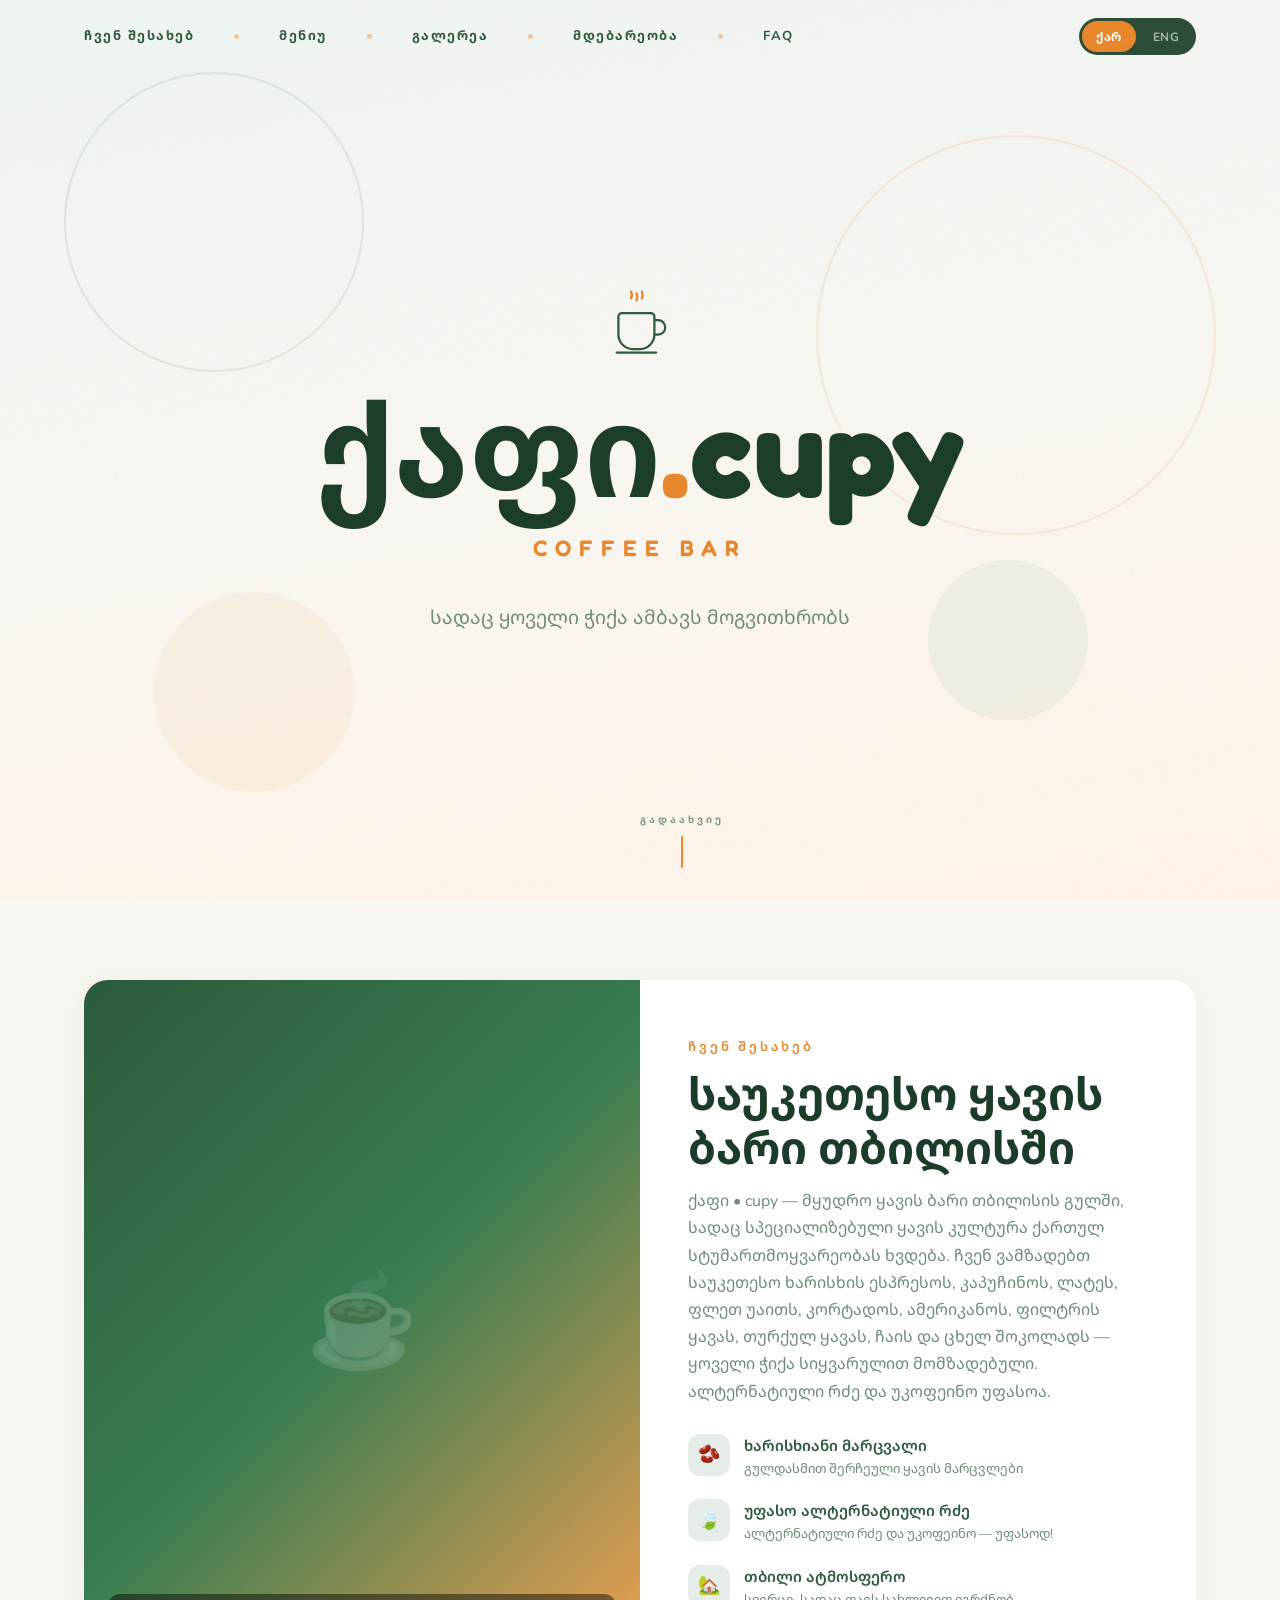
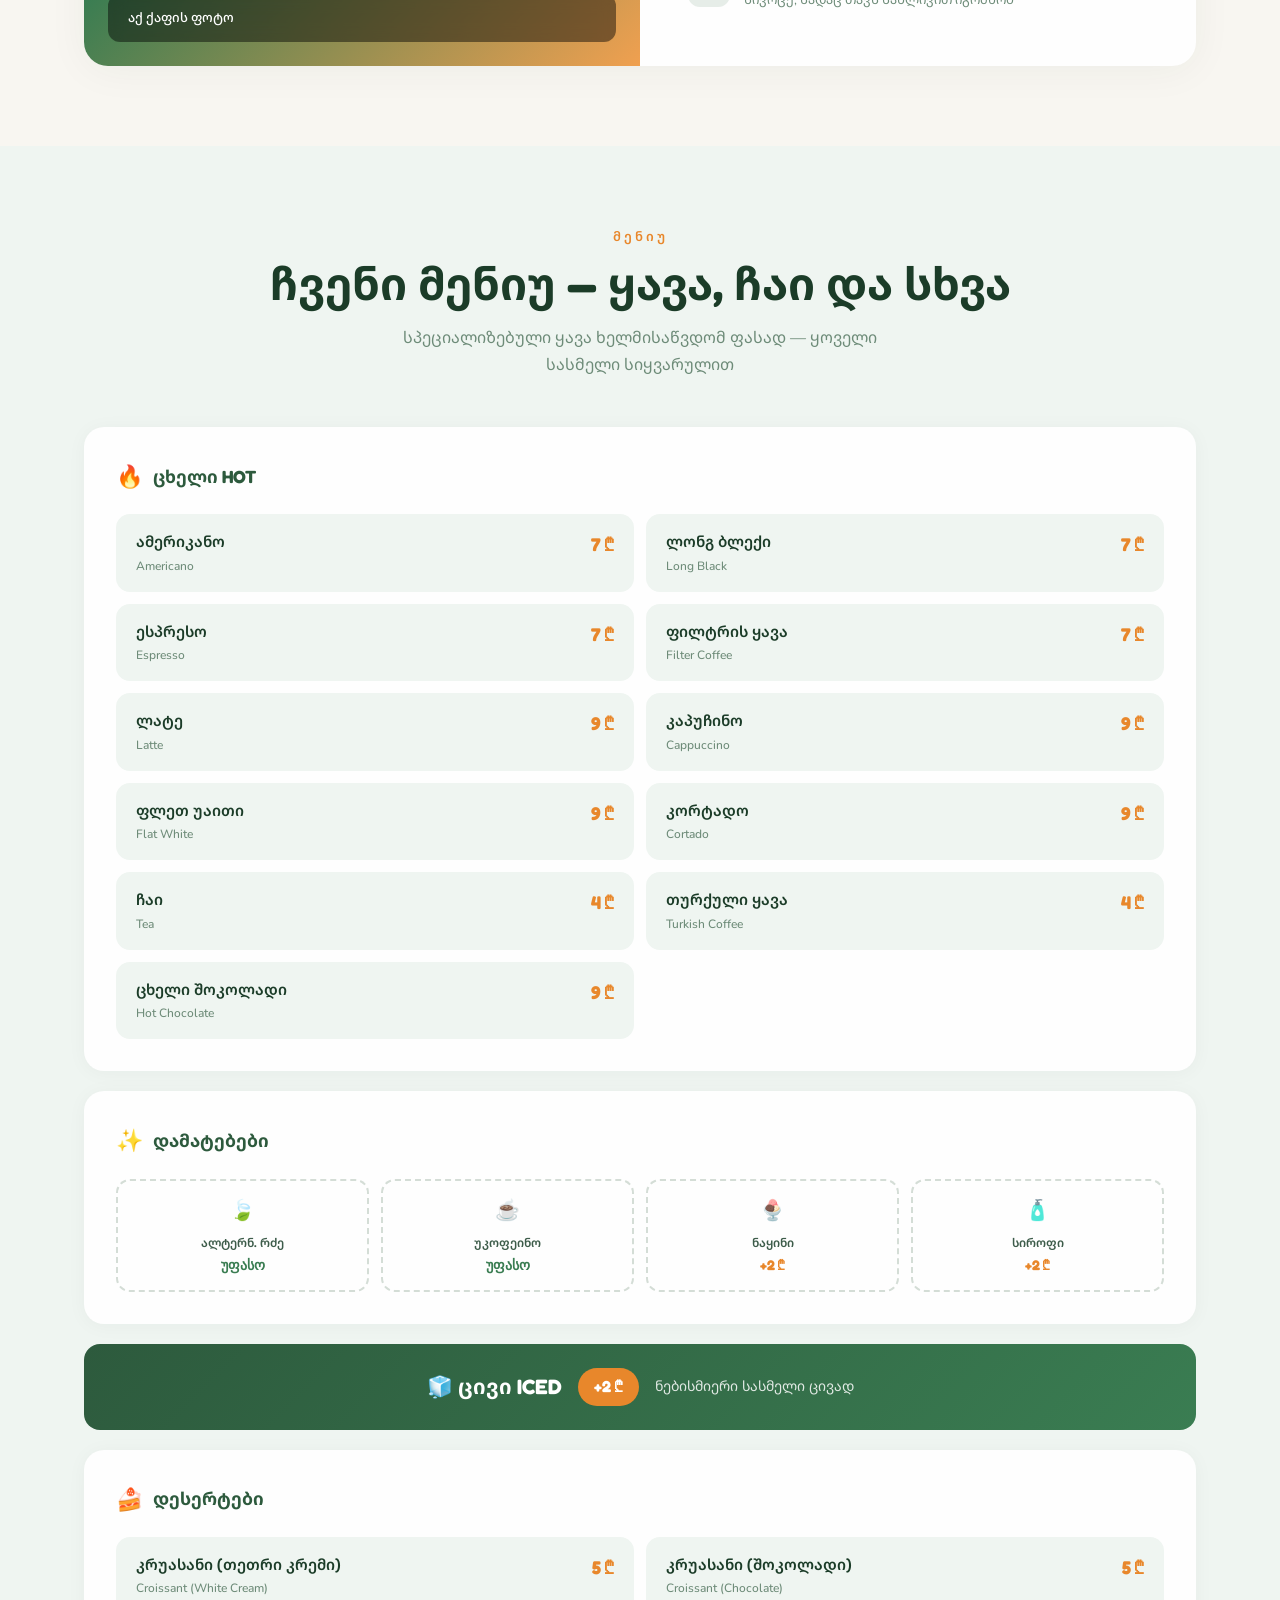
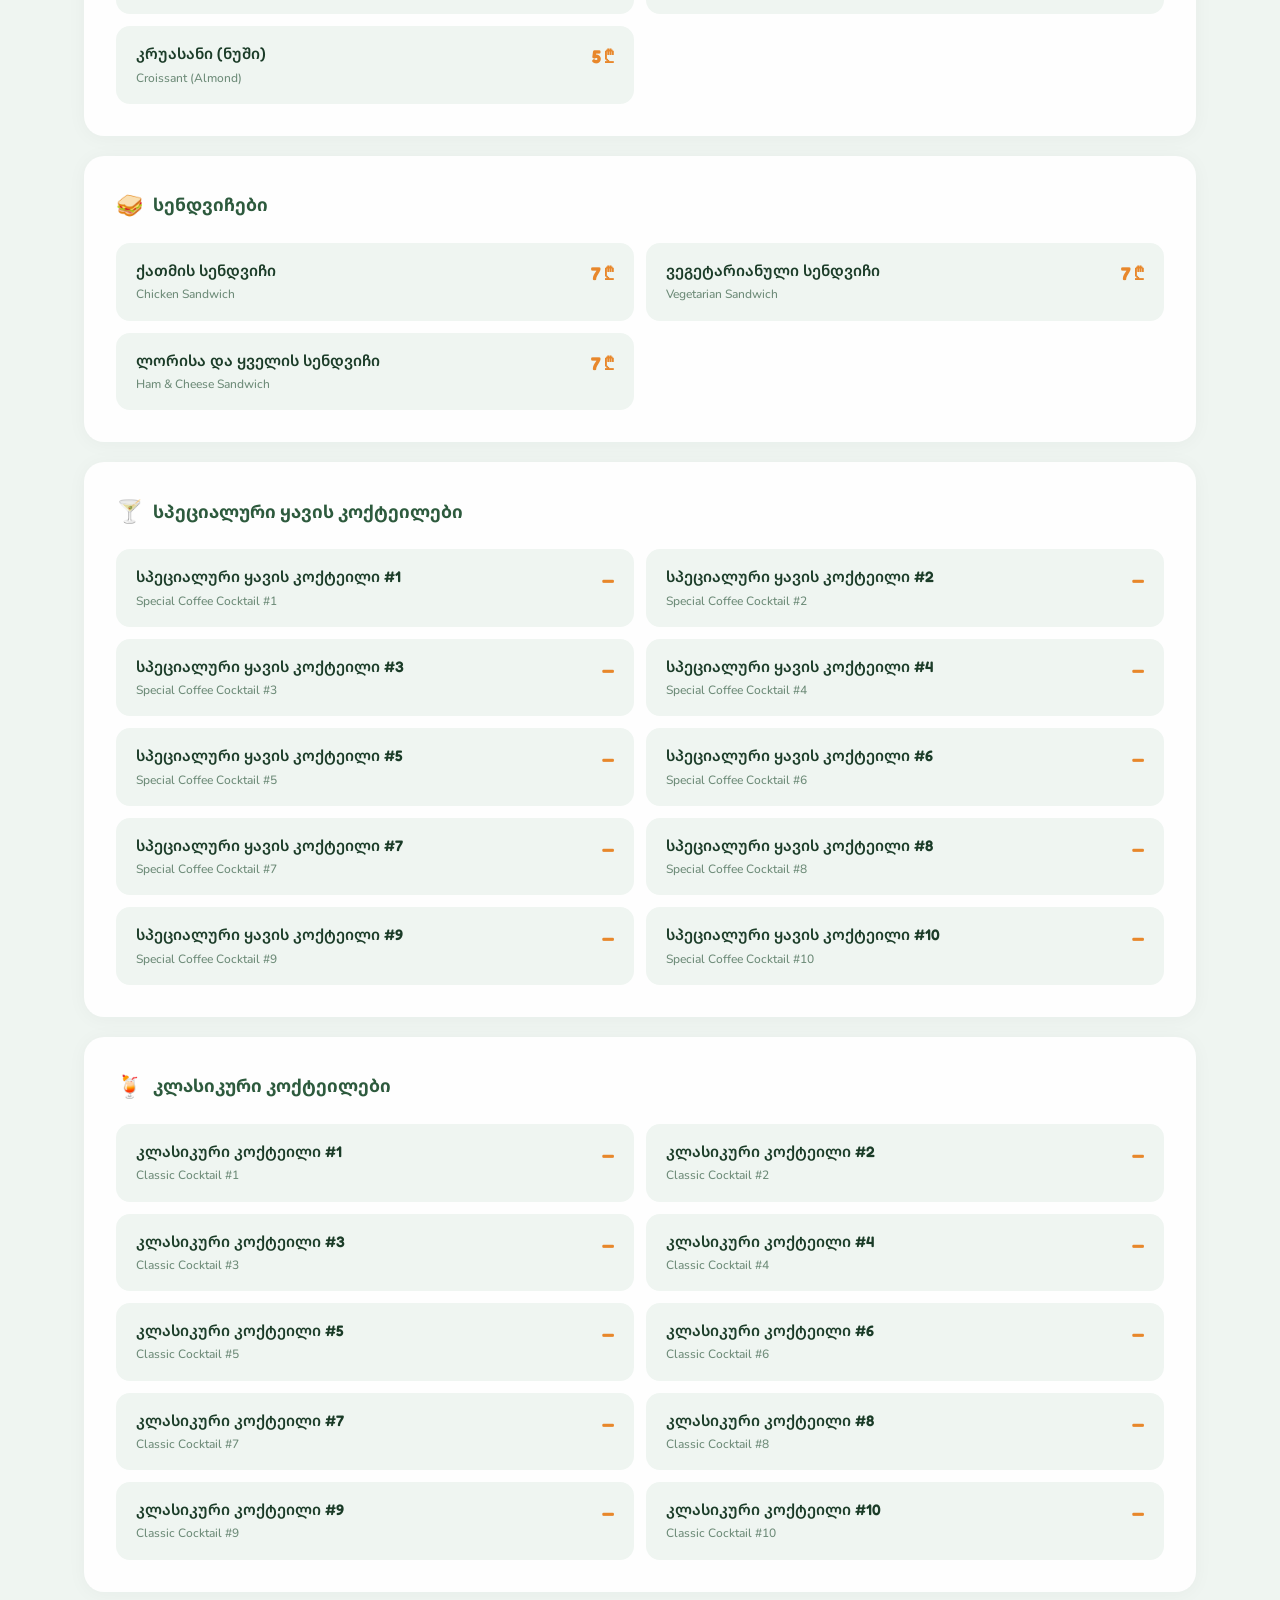
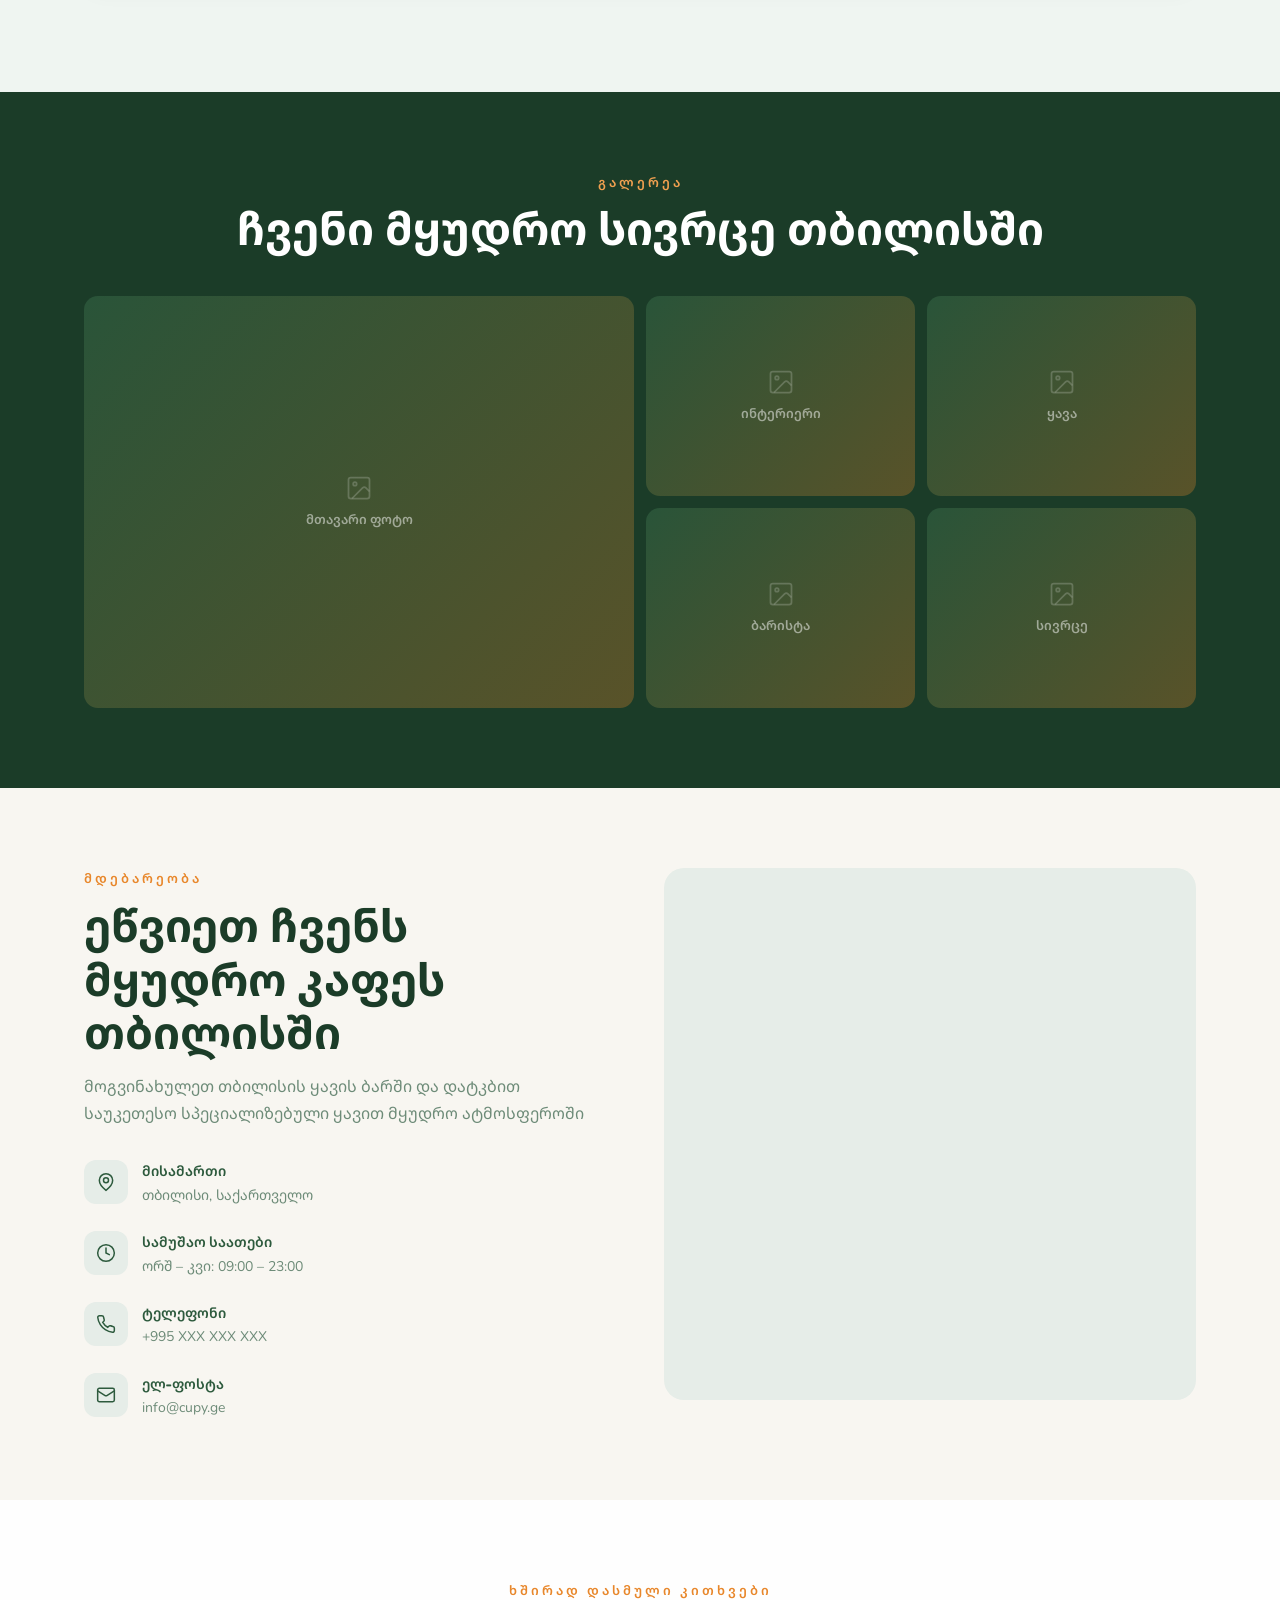
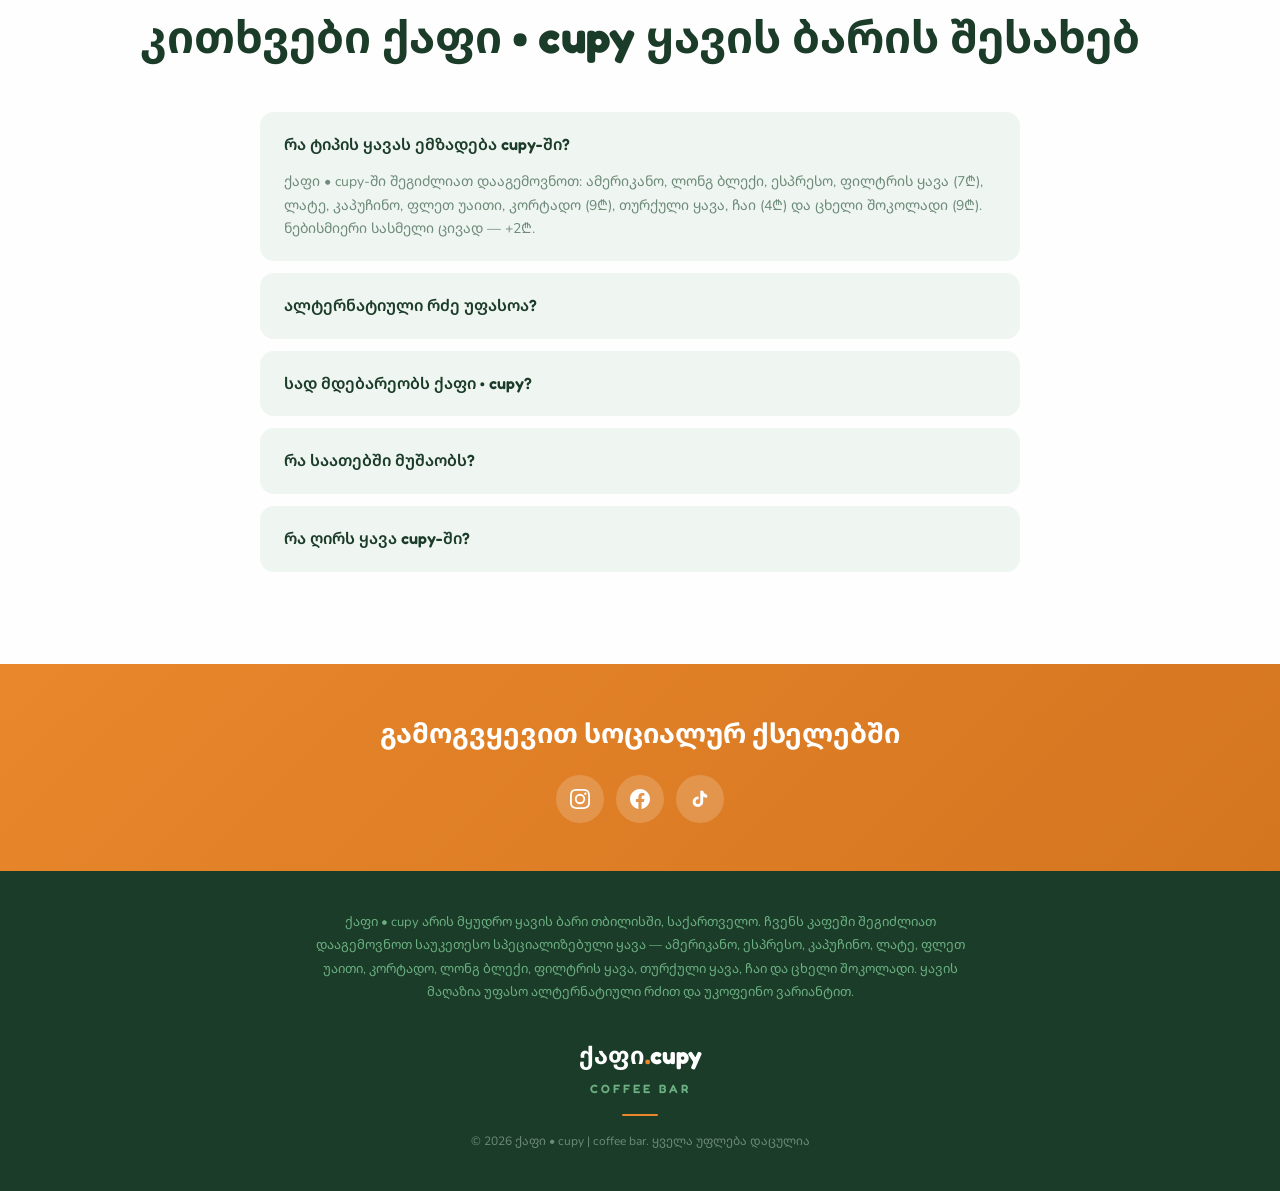
==== index.html @ 04941572 "Initial website setup for Cupy coffee bar. Includes organized static structure, bilingual menu conte" ====
<!DOCTYPE html>
<html lang="ka">
<head>
  <meta charset="UTF-8">
  <meta name="viewport" content="width=device-width, initial-scale=1.0">
  <meta http-equiv="X-UA-Compatible" content="IE=edge">

  <!-- SEO -->
  <title>ქაფი • cupy | Coffee Bar თბილისი — საუკეთესო ყავა თბილისში | Best Coffee Shop Tbilisi</title>
  <meta name="description" content="ქაფი • cupy — ყავის ბარი თბილისი. საუკეთესო კაპუჩინო, ლატე, ესპრესო, ამერიკანო, ფლეთ უაითი, კორტადო, ფილტრის ყავა, თურქული ყავა, ჩაი, ცხელი შოკოლადი. უფასო ალტერნატიული რძე. Best specialty coffee bar in Tbilisi, Georgia. Cozy cafe with free alternative milk.">
  <meta name="keywords" content="cupy, ქაფი, coffee bar, coffee bar Tbilisi, ყავის ბარი თბილისი, ყავა თბილისში, best coffee Tbilisi, საუკეთესო ყავა თბილისში, coffee shop Tbilisi, კაფე თბილისი, specialty coffee Tbilisi, სპეციალიზებული ყავა, cozy cafe Tbilisi, მყუდრო კაფე თბილისი, cappuccino Tbilisi, კაპუჩინო, latte, ლატე, espresso, ესპრესო, americano, ამერიკანო, flat white, ფლეთ უაითი, cortado, კორტადო, filter coffee, ფილტრის ყავა, Turkish coffee, თურქული ყავა, hot chocolate, ცხელი შოკოლადი, alternative milk, ალტერნატიული რძე, coffee Georgia, ყავის მაღაზია თბილისი, ყავის სახლი, espresso bar Tbilisi, cheap coffee Tbilisi, digital nomad cafe Tbilisi">
  <meta name="author" content="ქაფი • cupy | coffee bar">
  <meta name="robots" content="index, follow, max-image-preview:large, max-snippet:-1, max-video-preview:-1">
  <link rel="canonical" href="https://cupy.ge/">

  <!-- Open Graph -->
  <meta property="og:type" content="restaurant">
  <meta property="og:title" content="ქაფი • cupy | Coffee Bar თბილისი — Best Coffee Shop in Tbilisi">
  <meta property="og:description" content="საუკეთესო ყავის ბარი თბილისში. კაპუჩინო, ლატე, ესპრესო, ფლეთ უაითი, კორტადო, თურქული ყავა. Best specialty coffee bar in Tbilisi with free alternative milk. Cozy cafe in the heart of Georgia.">
  <meta property="og:url" content="https://cupy.ge/">
  <meta property="og:site_name" content="ქაფი • cupy | coffee bar">
  <meta property="og:locale" content="ka_GE">
  <meta property="og:locale:alternate" content="en_US">
  <meta property="og:image" content="https://cupy.ge/images/og-cover.jpg">
  <meta property="og:image:width" content="1200">
  <meta property="og:image:height" content="630">
  <meta property="og:image:alt" content="ქაფი • cupy coffee bar — Tbilisi, Georgia">

  <!-- Twitter -->
  <meta name="twitter:card" content="summary_large_image">
  <meta name="twitter:title" content="ქაფი • cupy | Coffee Bar — Best Coffee in Tbilisi, Georgia">
  <meta name="twitter:description" content="Specialty coffee bar in Tbilisi, Georgia. Cappuccino, latte, espresso, flat white, cortado, Turkish coffee & free alternative milk.">
  <meta name="twitter:image" content="https://cupy.ge/images/og-cover.jpg">

  <!-- Geo -->
  <meta name="geo.region" content="GE-TB">
  <meta name="geo.placename" content="Tbilisi">
  <meta name="geo.position" content="41.715437;44.7928223">
  <meta name="ICBM" content="41.715437, 44.7928223">

  <!-- Hreflang -->
  <link rel="alternate" hreflang="ka" href="https://cupy.ge/">
  <link rel="alternate" hreflang="en" href="https://cupy.ge/?lang=en">
  <link rel="alternate" hreflang="x-default" href="https://cupy.ge/">

  <!-- Favicon -->
  <link rel="icon" href="favicon/favicon.svg" type="image/svg+xml">
  <link rel="manifest" href="favicon/site.webmanifest">
  <meta name="theme-color" content="#1B3C28">

  <!-- Schema.org: CoffeeShop -->
  <script type="application/ld+json">
  {
    "@context":"https://schema.org",
    "@type":"CoffeeShop",
    "name":"ქაფი • cupy | coffee bar",
    "alternateName":"Cupy Coffee Bar",
    "description":"ქაფი • cupy — საუკეთესო ყავის ბარი თბილისში. Best specialty coffee bar and cozy cafe in Tbilisi, Georgia. Serving americano, espresso, latte, cappuccino, flat white, cortado, filter coffee, long black, Turkish coffee, tea, hot chocolate, desserts and sandwiches. Free alternative milk and decaf. Affordable coffee shop near you in Tbilisi.",
    "url":"https://cupy.ge/",
    "telephone":"+995-XXX-XXX-XXX",
    "email":"info@cupy.ge",
    "address":{"@type":"PostalAddress","addressLocality":"Tbilisi","addressCountry":"GE"},
    "geo":{"@type":"GeoCoordinates","latitude":41.715437,"longitude":44.7928223},
    "priceRange":"₾",
    "servesCuisine":["Coffee","Tea","Hot Chocolate","Desserts","Sandwiches","Cocktails"],
    "currenciesAccepted":"GEL",
    "paymentAccepted":"Cash, Credit Card",
    "hasMenu":{
      "@type":"Menu",
      "name":"cupy Menu",
      "hasMenuSection":[
        {
          "@type":"MenuSection",
          "name":"Hot Coffee",
          "hasMenuItem":[
            {"@type":"MenuItem","name":"Americano","offers":{"@type":"Offer","price":"7","priceCurrency":"GEL"}},
            {"@type":"MenuItem","name":"Long Black","offers":{"@type":"Offer","price":"7","priceCurrency":"GEL"}},
            {"@type":"MenuItem","name":"Espresso","offers":{"@type":"Offer","price":"7","priceCurrency":"GEL"}},
            {"@type":"MenuItem","name":"Filter Coffee","offers":{"@type":"Offer","price":"7","priceCurrency":"GEL"}},
            {"@type":"MenuItem","name":"Latte","offers":{"@type":"Offer","price":"9","priceCurrency":"GEL"}},
            {"@type":"MenuItem","name":"Cappuccino","offers":{"@type":"Offer","price":"9","priceCurrency":"GEL"}},
            {"@type":"MenuItem","name":"Flat White","offers":{"@type":"Offer","price":"9","priceCurrency":"GEL"}},
            {"@type":"MenuItem","name":"Cortado","offers":{"@type":"Offer","price":"9","priceCurrency":"GEL"}}
          ]
        },
        {
          "@type":"MenuSection",
          "name":"Tea & Other",
          "hasMenuItem":[
            {"@type":"MenuItem","name":"Tea","offers":{"@type":"Offer","price":"4","priceCurrency":"GEL"}},
            {"@type":"MenuItem","name":"Turkish Coffee","offers":{"@type":"Offer","price":"4","priceCurrency":"GEL"}},
            {"@type":"MenuItem","name":"Hot Chocolate","offers":{"@type":"Offer","price":"9","priceCurrency":"GEL"}}
          ]
        },
        {
          "@type":"MenuSection",
          "name":"Desserts",
          "hasMenuItem":[
            {"@type":"MenuItem","name":"Croissant (White Cream)","offers":{"@type":"Offer","price":"5","priceCurrency":"GEL"}},
            {"@type":"MenuItem","name":"Croissant (Chocolate)","offers":{"@type":"Offer","price":"5","priceCurrency":"GEL"}},
            {"@type":"MenuItem","name":"Croissant (Almond)","offers":{"@type":"Offer","price":"5","priceCurrency":"GEL"}}
          ]
        },
        {
          "@type":"MenuSection",
          "name":"Sandwiches",
          "hasMenuItem":[
            {"@type":"MenuItem","name":"Chicken Sandwich","offers":{"@type":"Offer","price":"7","priceCurrency":"GEL"}},
            {"@type":"MenuItem","name":"Vegetarian Sandwich","offers":{"@type":"Offer","price":"7","priceCurrency":"GEL"}},
            {"@type":"MenuItem","name":"Ham & Cheese Sandwich","offers":{"@type":"Offer","price":"7","priceCurrency":"GEL"}}
          ]
        },
        {
          "@type":"MenuSection",
          "name":"Special Coffee Cocktails",
          "hasMenuItem":[
            {"@type":"MenuItem","name":"Special Coffee Cocktail #1"},
            {"@type":"MenuItem","name":"Special Coffee Cocktail #2"},
            {"@type":"MenuItem","name":"Special Coffee Cocktail #3"},
            {"@type":"MenuItem","name":"Special Coffee Cocktail #4"},
            {"@type":"MenuItem","name":"Special Coffee Cocktail #5"},
            {"@type":"MenuItem","name":"Special Coffee Cocktail #6"},
            {"@type":"MenuItem","name":"Special Coffee Cocktail #7"},
            {"@type":"MenuItem","name":"Special Coffee Cocktail #8"},
            {"@type":"MenuItem","name":"Special Coffee Cocktail #9"},
            {"@type":"MenuItem","name":"Special Coffee Cocktail #10"}
          ]
        },
        {
          "@type":"MenuSection",
          "name":"Classic Cocktails",
          "hasMenuItem":[
            {"@type":"MenuItem","name":"Classic Cocktail #1"},
            {"@type":"MenuItem","name":"Classic Cocktail #2"},
            {"@type":"MenuItem","name":"Classic Cocktail #3"},
            {"@type":"MenuItem","name":"Classic Cocktail #4"},
            {"@type":"MenuItem","name":"Classic Cocktail #5"},
            {"@type":"MenuItem","name":"Classic Cocktail #6"},
            {"@type":"MenuItem","name":"Classic Cocktail #7"},
            {"@type":"MenuItem","name":"Classic Cocktail #8"},
            {"@type":"MenuItem","name":"Classic Cocktail #9"},
            {"@type":"MenuItem","name":"Classic Cocktail #10"}
          ]
        }
      ]
    },
    "sameAs":["https://www.instagram.com/cupy.coffeebar/","https://www.facebook.com/cupy.coffeebar/"]
  }
  </script>

  <!-- Fonts -->
  <link rel="preconnect" href="https://fonts.googleapis.com">
  <link rel="preconnect" href="https://fonts.gstatic.com" crossorigin>
  <link href="https://fonts.googleapis.com/css2?family=Fredoka:wght@400;500;600;700&family=Nunito:wght@300;400;500;600;700;800&family=Noto+Sans+Georgian:wght@300;400;500;600;700;800;900&display=swap" rel="stylesheet">

  <!-- Stylesheet -->
  <link rel="stylesheet" href="css/style.css">
</head>
<body>

  <!-- Noscript SEO Fallback -->
  <noscript>
    <div style="padding:40px;text-align:center;font-family:sans-serif">
      <h1>ქაფი • cupy | Coffee Bar — თბილისი</h1>
      <p>საუკეთესო ყავის ბარი თბილისში, საქართველო. Best specialty coffee bar in Tbilisi, Georgia.</p>
      <p>ამერიკანო 7₾ | ლატე 9₾ | კაპუჩინო 9₾ | ფლეთ უაითი 9₾ | ესპრესო 7₾ | ჩაი 4₾ | თურქული ყავა 4₾ | ცხელი შოკოლადი 9₾</p>
      <p>Americano 7₾ | Latte 9₾ | Cappuccino 9₾ | Flat White 9₾ | Espresso 7₾ | Tea 4₾ | Turkish Coffee 4₾ | Hot Chocolate 9₾</p>
      <p>უფასო ალტერნატიული რძე | Free alternative milk | Free decaf</p>
      <p>ორშ-კვი 09:00-23:00 | Mon-Sun 09:00-23:00 | თბილისი, საქართველო | Tbilisi, Georgia</p>
    </div>
  </noscript>

  <!-- Mobile Menu Button -->
  <button class="mob-btn" id="mBtn" aria-label="Menu" onclick="toggleMobile()">
    <span></span><span></span><span></span>
  </button>

  <!-- Navigation -->
  <nav id="nb" role="navigation">
    <div class="ctn">
      <div class="nav-in" id="nI">
        <a href="#about" data-ka="ჩვენ შესახებ" data-en="About" onclick="closeMobile()">ჩვენ შესახებ</a>
        <div class="ndot"></div>
        <a href="#menu" data-ka="მენიუ" data-en="Menu" onclick="closeMobile()">მენიუ</a>
        <div class="ndot"></div>
        <a href="#gallery" data-ka="გალერეა" data-en="Gallery" onclick="closeMobile()">გალერეა</a>
        <div class="ndot"></div>
        <a href="#location" data-ka="მდებარეობა" data-en="Location" onclick="closeMobile()">მდებარეობა</a>
        <div class="ndot"></div>
        <a href="#faq" data-ka="FAQ" data-en="FAQ" onclick="closeMobile()">FAQ</a>
        <div class="lang-toggle" role="group" aria-label="Language">
          <button class="lang-btn active" data-lang="ka" onclick="setLang('ka')">ქარ</button>
          <button class="lang-btn" data-lang="en" onclick="setLang('en')">ENG</button>
        </div>
      </div>
    </div>
  </nav>

  <!-- ===== HERO ===== -->
  <header class="hero" id="hero" role="banner">
    <div class="hc"></div><div class="hc"></div><div class="hc"></div><div class="hc"></div>
    <div class="hi" aria-hidden="true">
      <svg viewBox="0 0 80 80" fill="none" xmlns="http://www.w3.org/2000/svg">
        <path d="M20 30h32a4 4 0 0 1 4 4v20a16 16 0 0 1-16 16H32a16 16 0 0 1-16-16V34a4 4 0 0 1 4-4z" stroke="#2D5A3D" stroke-width="2.5"/>
        <path d="M56 38h4a8 8 0 0 1 0 16h-4" stroke="#2D5A3D" stroke-width="2.5"/>
        <path d="M30 14c0 0 2-4 0-8" stroke="#E8872B" stroke-width="2.5" stroke-linecap="round"/>
        <path d="M36 16c0 0 2-4 0-8" stroke="#E8872B" stroke-width="2.5" stroke-linecap="round"/>
        <path d="M42 14c0 0 2-4 0-8" stroke="#E8872B" stroke-width="2.5" stroke-linecap="round"/>
        <line x1="14" y1="74" x2="58" y2="74" stroke="#2D5A3D" stroke-width="2.5" stroke-linecap="round"/>
      </svg>
    </div>
    <h1 class="hb"><span data-ka="ქაფი" data-en="cupy">ქაფი</span><span class="dot">.</span>cupy</h1>
    <p class="hs">coffee bar</p>
    <p class="ht" data-ka="სადაც ყოველი ჭიქა ამბავს მოგვითხრობს" data-en="where every cup tells a story">სადაც ყოველი ჭიქა ამბავს მოგვითხრობს</p>
    <div class="sh"><span data-ka="გადაახვიე" data-en="scroll">გადაახვიე</span><div class="shl"></div></div>
  </header>

  <!-- ===== ABOUT ===== -->
  <section id="about" class="sp" aria-label="About">
    <div class="ctn">
      <div class="aw rv">
        <div class="ai" role="img" aria-label="ქაფი cupy — მყუდრო ყავის ბარი თბილისში, cozy specialty coffee bar in Tbilisi Georgia">
          <div class="ail" data-ka="აქ ქაფის ფოტო" data-en="Add your photo here">აქ ქაფის ფოტო</div>
        </div>
        <div class="ac">
          <p class="sl" data-ka="ჩვენ შესახებ" data-en="Our Story">ჩვენ შესახებ</p>
          <h2 class="st" data-ka="საუკეთესო ყავის ბარი თბილისში" data-en="Best Coffee Bar in Tbilisi">საუკეთესო ყავის ბარი თბილისში</h2>
          <p class="sd" data-ka="ქაფი • cupy — მყუდრო ყავის ბარი თბილისის გულში, სადაც სპეციალიზებული ყავის კულტურა ქართულ სტუმართმოყვარეობას ხვდება. ჩვენ ვამზადებთ საუკეთესო ხარისხის ესპრესოს, კაპუჩინოს, ლატეს, ფლეთ უაითს, კორტადოს, ამერიკანოს, ფილტრის ყავას, თურქულ ყავას, ჩაის და ცხელ შოკოლადს — ყოველი ჭიქა სიყვარულით მომზადებული. ალტერნატიული რძე და უკოფეინო უფასოა." data-en="ქაფი • cupy — a cozy specialty coffee bar in the heart of Tbilisi, Georgia, where coffee culture meets Georgian hospitality. We craft the best espresso, cappuccino, latte, flat white, cortado, americano, filter coffee, Turkish coffee, tea and hot chocolate — every cup prepared with love. Alternative milk and decaf are always free.">ქაფი • cupy — მყუდრო ყავის ბარი თბილისის გულში, სადაც სპეციალიზებული ყავის კულტურა ქართულ სტუმართმოყვარეობას ხვდება. ჩვენ ვამზადებთ საუკეთესო ხარისხის ესპრესოს, კაპუჩინოს, ლატეს, ფლეთ უაითს, კორტადოს, ამერიკანოს, ფილტრის ყავას, თურქულ ყავას, ჩაის და ცხელ შოკოლადს — ყოველი ჭიქა სიყვარულით მომზადებული. ალტერნატიული რძე და უკოფეინო უფასოა.</p>
          <div class="avs">
            <div class="av"><div class="avi">🫘</div><div><h4 data-ka="ხარისხიანი მარცვალი" data-en="Quality Beans">ხარისხიანი მარცვალი</h4><p data-ka="გულდასმით შერჩეული ყავის მარცვლები" data-en="Carefully selected coffee beans">გულდასმით შერჩეული ყავის მარცვლები</p></div></div>
            <div class="av"><div class="avi">🍃</div><div><h4 data-ka="უფასო ალტერნატიული რძე" data-en="Free Alternative Milk">უფასო ალტერნატიული რძე</h4><p data-ka="ალტერნატიული რძე და უკოფეინო — უფასოდ!" data-en="Alternative milk & decaf — free!">ალტერნატიული რძე და უკოფეინო — უფასოდ!</p></div></div>
            <div class="av"><div class="avi">🏡</div><div><h4 data-ka="თბილი ატმოსფერო" data-en="Warm Atmosphere">თბილი ატმოსფერო</h4><p data-ka="სივრცე, სადაც თავს სახლივით იგრძნობ" data-en="A space where you feel right at home">სივრცე, სადაც თავს სახლივით იგრძნობ</p></div></div>
          </div>
        </div>
      </div>
    </div>
  </section>

  <!-- ===== MENU ===== -->
  <section id="menu" class="ms sp" aria-label="Menu">
    <div class="ctn">
      <div class="mh rv">
        <p class="sl" data-ka="მენიუ" data-en="Menu">მენიუ</p>
        <h2 class="st" data-ka="ჩვენი მენიუ — ყავა, ჩაი და სხვა" data-en="Our Menu — Coffee, Tea & More">ჩვენი მენიუ — ყავა, ჩაი და სხვა</h2>
        <p class="sd" data-ka="სპეციალიზებული ყავა ხელმისაწვდომ ფასად — ყოველი სასმელი სიყვარულით" data-en="Specialty coffee at affordable prices — every drink crafted with love">სპეციალიზებული ყავა ხელმისაწვდომ ფასად — ყოველი სასმელი სიყვარულით</p>
      </div>

      <!-- HOT DRINKS -->
      <div class="mg rv">
        <div class="mgt"><span class="ic">🔥</span><span data-ka="ცხელი HOT" data-en="HOT Drinks">ცხელი HOT</span></div>
        <div class="mis">
          <div class="mi"><div class="menu-item-names"><h3 data-ka="ამერიკანო" data-en="Americano">ამერიკანო</h3><p>Americano</p></div><span class="mp">7 ₾</span></div>
          <div class="mi"><div class="menu-item-names"><h3 data-ka="ლონგ ბლექი" data-en="Long Black">ლონგ ბლექი</h3><p>Long Black</p></div><span class="mp">7 ₾</span></div>
          <div class="mi"><div class="menu-item-names"><h3 data-ka="ესპრესო" data-en="Espresso">ესპრესო</h3><p>Espresso</p></div><span class="mp">7 ₾</span></div>
          <div class="mi"><div class="menu-item-names"><h3 data-ka="ფილტრის ყავა" data-en="Filter Coffee">ფილტრის ყავა</h3><p>Filter Coffee</p></div><span class="mp">7 ₾</span></div>
          <div class="mi"><div class="menu-item-names"><h3 data-ka="ლატე" data-en="Latte">ლატე</h3><p>Latte</p></div><span class="mp">9 ₾</span></div>
          <div class="mi"><div class="menu-item-names"><h3 data-ka="კაპუჩინო" data-en="Cappuccino">კაპუჩინო</h3><p>Cappuccino</p></div><span class="mp">9 ₾</span></div>
          <div class="mi"><div class="menu-item-names"><h3 data-ka="ფლეთ უაითი" data-en="Flat White">ფლეთ უაითი</h3><p>Flat White</p></div><span class="mp">9 ₾</span></div>
          <div class="mi"><div class="menu-item-names"><h3 data-ka="კორტადო" data-en="Cortado">კორტადო</h3><p>Cortado</p></div><span class="mp">9 ₾</span></div>
          <div class="mi"><div class="menu-item-names"><h3 data-ka="ჩაი" data-en="Tea">ჩაი</h3><p>Tea</p></div><span class="mp">4 ₾</span></div>
          <div class="mi"><div class="menu-item-names"><h3 data-ka="თურქული ყავა" data-en="Turkish Coffee">თურქული ყავა</h3><p>Turkish Coffee</p></div><span class="mp">4 ₾</span></div>
          <div class="mi"><div class="menu-item-names"><h3 data-ka="ცხელი შოკოლადი" data-en="Hot Chocolate">ცხელი შოკოლადი</h3><p>Hot Chocolate</p></div><span class="mp">9 ₾</span></div>
        </div>
      </div>

      <!-- EXTRAS -->
      <div class="mg rv">
        <div class="mgt"><span class="ic">✨</span><span data-ka="დამატებები" data-en="Extras">დამატებები</span></div>
        <div class="mex">
          <div class="me"><div class="mei">🍃</div><h4 data-ka="ალტერნ. რძე" data-en="Alt. Milk">ალტერნ. რძე</h4><p class="pr fr" data-ka="უფასო" data-en="FREE">უფასო</p></div>
          <div class="me"><div class="mei">☕</div><h4 data-ka="უკოფეინო" data-en="DeCaf">უკოფეინო</h4><p class="pr fr" data-ka="უფასო" data-en="FREE">უფასო</p></div>
          <div class="me"><div class="mei">🍨</div><h4 data-ka="ნაყინი" data-en="Ice Cream">ნაყინი</h4><p class="pr">+2 ₾</p></div>
          <div class="me"><div class="mei">🧴</div><h4 data-ka="სიროფი" data-en="Flavour">სიროფი</h4><p class="pr">+2 ₾</p></div>
        </div>
      </div>

      <!-- ICED BANNER -->
      <div class="ib rv">
        <h3>🧊 <span data-ka="ცივი ICED" data-en="ICED Drinks">ცივი ICED</span></h3>
        <div class="bd">+2 ₾</div>
        <p style="font-size:14px;opacity:.85" data-ka="ნებისმიერი სასმელი ცივად" data-en="Any drink served iced">ნებისმიერი სასმელი ცივად</p>
      </div>

      <!-- DESSERTS -->
      <div class="mg rv">
        <div class="mgt"><span class="ic">🍰</span><span data-ka="დესერტები" data-en="Desserts">დესერტები</span></div>
        <div class="mis">
          <div class="mi"><div class="menu-item-names"><h3 data-ka="კრუასანი (თეთრი კრემი)" data-en="Croissant (White Cream)">კრუასანი (თეთრი კრემი)</h3><p>Croissant (White Cream)</p></div><span class="mp">5 ₾</span></div>
          <div class="mi"><div class="menu-item-names"><h3 data-ka="კრუასანი (შოკოლადი)" data-en="Croissant (Chocolate)">კრუასანი (შოკოლადი)</h3><p>Croissant (Chocolate)</p></div><span class="mp">5 ₾</span></div>
          <div class="mi"><div class="menu-item-names"><h3 data-ka="კრუასანი (ნუში)" data-en="Croissant (Almond)">კრუასანი (ნუში)</h3><p>Croissant (Almond)</p></div><span class="mp">5 ₾</span></div>
        </div>
      </div>

      <!-- SANDWICHES -->
      <div class="mg rv">
        <div class="mgt"><span class="ic">🥪</span><span data-ka="სენდვიჩები" data-en="Sandwiches">სენდვიჩები</span></div>
        <div class="mis">
          <div class="mi"><div class="menu-item-names"><h3 data-ka="ქათმის სენდვიჩი" data-en="Chicken Sandwich">ქათმის სენდვიჩი</h3><p>Chicken Sandwich</p></div><span class="mp">7 ₾</span></div>
          <div class="mi"><div class="menu-item-names"><h3 data-ka="ვეგეტარიანული სენდვიჩი" data-en="Vegetarian Sandwich">ვეგეტარიანული სენდვიჩი</h3><p>Vegetarian Sandwich</p></div><span class="mp">7 ₾</span></div>
          <div class="mi"><div class="menu-item-names"><h3 data-ka="ლორისა და ყველის სენდვიჩი" data-en="Ham & Cheese Sandwich">ლორისა და ყველის სენდვიჩი</h3><p>Ham & Cheese Sandwich</p></div><span class="mp">7 ₾</span></div>
        </div>
      </div>

      <!-- SPECIAL COFFEE COCKTAILS -->
      <div class="mg rv">
        <div class="mgt"><span class="ic">🍸</span><span data-ka="სპეციალური ყავის კოქტეილები" data-en="Special Coffee Cocktails">სპეციალური ყავის კოქტეილები</span></div>
        <div class="mis">
          <div class="mi"><div class="menu-item-names"><h3 data-ka="სპეციალური ყავის კოქტეილი #1" data-en="Special Coffee Cocktail #1">სპეციალური ყავის კოქტეილი #1</h3><p>Special Coffee Cocktail #1</p></div><span class="mp">—</span></div>
          <div class="mi"><div class="menu-item-names"><h3 data-ka="სპეციალური ყავის კოქტეილი #2" data-en="Special Coffee Cocktail #2">სპეციალური ყავის კოქტეილი #2</h3><p>Special Coffee Cocktail #2</p></div><span class="mp">—</span></div>
          <div class="mi"><div class="menu-item-names"><h3 data-ka="სპეციალური ყავის კოქტეილი #3" data-en="Special Coffee Cocktail #3">სპეციალური ყავის კოქტეილი #3</h3><p>Special Coffee Cocktail #3</p></div><span class="mp">—</span></div>
          <div class="mi"><div class="menu-item-names"><h3 data-ka="სპეციალური ყავის კოქტეილი #4" data-en="Special Coffee Cocktail #4">სპეციალური ყავის კოქტეილი #4</h3><p>Special Coffee Cocktail #4</p></div><span class="mp">—</span></div>
          <div class="mi"><div class="menu-item-names"><h3 data-ka="სპეციალური ყავის კოქტეილი #5" data-en="Special Coffee Cocktail #5">სპეციალური ყავის კოქტეილი #5</h3><p>Special Coffee Cocktail #5</p></div><span class="mp">—</span></div>
          <div class="mi"><div class="menu-item-names"><h3 data-ka="სპეციალური ყავის კოქტეილი #6" data-en="Special Coffee Cocktail #6">სპეციალური ყავის კოქტეილი #6</h3><p>Special Coffee Cocktail #6</p></div><span class="mp">—</span></div>
          <div class="mi"><div class="menu-item-names"><h3 data-ka="სპეციალური ყავის კოქტეილი #7" data-en="Special Coffee Cocktail #7">სპეციალური ყავის კოქტეილი #7</h3><p>Special Coffee Cocktail #7</p></div><span class="mp">—</span></div>
          <div class="mi"><div class="menu-item-names"><h3 data-ka="სპეციალური ყავის კოქტეილი #8" data-en="Special Coffee Cocktail #8">სპეციალური ყავის კოქტეილი #8</h3><p>Special Coffee Cocktail #8</p></div><span class="mp">—</span></div>
          <div class="mi"><div class="menu-item-names"><h3 data-ka="სპეციალური ყავის კოქტეილი #9" data-en="Special Coffee Cocktail #9">სპეციალური ყავის კოქტეილი #9</h3><p>Special Coffee Cocktail #9</p></div><span class="mp">—</span></div>
          <div class="mi"><div class="menu-item-names"><h3 data-ka="სპეციალური ყავის კოქტეილი #10" data-en="Special Coffee Cocktail #10">სპეციალური ყავის კოქტეილი #10</h3><p>Special Coffee Cocktail #10</p></div><span class="mp">—</span></div>
        </div>
      </div>

      <!-- CLASSIC COCKTAILS -->
      <div class="mg rv">
        <div class="mgt"><span class="ic">🍹</span><span data-ka="კლასიკური კოქტეილები" data-en="Classic Cocktails">კლასიკური კოქტეილები</span></div>
        <div class="mis">
          <div class="mi"><div class="menu-item-names"><h3 data-ka="კლასიკური კოქტეილი #1" data-en="Classic Cocktail #1">კლასიკური კოქტეილი #1</h3><p>Classic Cocktail #1</p></div><span class="mp">—</span></div>
          <div class="mi"><div class="menu-item-names"><h3 data-ka="კლასიკური კოქტეილი #2" data-en="Classic Cocktail #2">კლასიკური კოქტეილი #2</h3><p>Classic Cocktail #2</p></div><span class="mp">—</span></div>
          <div class="mi"><div class="menu-item-names"><h3 data-ka="კლასიკური კოქტეილი #3" data-en="Classic Cocktail #3">კლასიკური კოქტეილი #3</h3><p>Classic Cocktail #3</p></div><span class="mp">—</span></div>
          <div class="mi"><div class="menu-item-names"><h3 data-ka="კლასიკური კოქტეილი #4" data-en="Classic Cocktail #4">კლასიკური კოქტეილი #4</h3><p>Classic Cocktail #4</p></div><span class="mp">—</span></div>
          <div class="mi"><div class="menu-item-names"><h3 data-ka="კლასიკური კოქტეილი #5" data-en="Classic Cocktail #5">კლასიკური კოქტეილი #5</h3><p>Classic Cocktail #5</p></div><span class="mp">—</span></div>
          <div class="mi"><div class="menu-item-names"><h3 data-ka="კლასიკური კოქტეილი #6" data-en="Classic Cocktail #6">კლასიკური კოქტეილი #6</h3><p>Classic Cocktail #6</p></div><span class="mp">—</span></div>
          <div class="mi"><div class="menu-item-names"><h3 data-ka="კლასიკური კოქტეილი #7" data-en="Classic Cocktail #7">კლასიკური კოქტეილი #7</h3><p>Classic Cocktail #7</p></div><span class="mp">—</span></div>
          <div class="mi"><div class="menu-item-names"><h3 data-ka="კლასიკური კოქტეილი #8" data-en="Classic Cocktail #8">კლასიკური კოქტეილი #8</h3><p>Classic Cocktail #8</p></div><span class="mp">—</span></div>
          <div class="mi"><div class="menu-item-names"><h3 data-ka="კლასიკური კოქტეილი #9" data-en="Classic Cocktail #9">კლასიკური კოქტეილი #9</h3><p>Classic Cocktail #9</p></div><span class="mp">—</span></div>
          <div class="mi"><div class="menu-item-names"><h3 data-ka="კლასიკური კოქტეილი #10" data-en="Classic Cocktail #10">კლასიკური კოქტეილი #10</h3><p>Classic Cocktail #10</p></div><span class="mp">—</span></div>
        </div>
      </div>

    </div>
  </section>

  <!-- ===== GALLERY ===== -->
  <section id="gallery" class="gs" aria-label="Gallery">
    <div class="ctn">
      <p class="sl rv" data-ka="გალერეა" data-en="Gallery">გალერეა</p>
      <h2 class="st rv" data-ka="ჩვენი მყუდრო სივრცე თბილისში" data-en="Our Cozy Space in Tbilisi">ჩვენი მყუდრო სივრცე თბილისში</h2>
      <div class="gg rv">
        <div class="gi"><div class="gph"><svg viewBox="0 0 24 24" fill="none" stroke="currentColor" stroke-width="1.5"><rect x="3" y="3" width="18" height="18" rx="2"/><circle cx="8.5" cy="8.5" r="1.5"/><path d="m21 15-3.086-3.086a2 2 0 0 0-2.828 0L6 21"/></svg><span data-ka="მთავარი ფოტო" data-en="Main photo">მთავარი ფოტო</span></div></div>
        <div class="gi"><div class="gph"><svg viewBox="0 0 24 24" fill="none" stroke="currentColor" stroke-width="1.5"><rect x="3" y="3" width="18" height="18" rx="2"/><circle cx="8.5" cy="8.5" r="1.5"/><path d="m21 15-3.086-3.086a2 2 0 0 0-2.828 0L6 21"/></svg><span data-ka="ინტერიერი" data-en="Interior">ინტერიერი</span></div></div>
        <div class="gi"><div class="gph"><svg viewBox="0 0 24 24" fill="none" stroke="currentColor" stroke-width="1.5"><rect x="3" y="3" width="18" height="18" rx="2"/><circle cx="8.5" cy="8.5" r="1.5"/><path d="m21 15-3.086-3.086a2 2 0 0 0-2.828 0L6 21"/></svg><span data-ka="ყავა" data-en="Coffee">ყავა</span></div></div>
        <div class="gi"><div class="gph"><svg viewBox="0 0 24 24" fill="none" stroke="currentColor" stroke-width="1.5"><rect x="3" y="3" width="18" height="18" rx="2"/><circle cx="8.5" cy="8.5" r="1.5"/><path d="m21 15-3.086-3.086a2 2 0 0 0-2.828 0L6 21"/></svg><span data-ka="ბარისტა" data-en="Barista">ბარისტა</span></div></div>
        <div class="gi"><div class="gph"><svg viewBox="0 0 24 24" fill="none" stroke="currentColor" stroke-width="1.5"><rect x="3" y="3" width="18" height="18" rx="2"/><circle cx="8.5" cy="8.5" r="1.5"/><path d="m21 15-3.086-3.086a2 2 0 0 0-2.828 0L6 21"/></svg><span data-ka="სივრცე" data-en="Space">სივრცე</span></div></div>
      </div>
    </div>
  </section>

  <!-- ===== LOCATION ===== -->
  <section id="location" class="sp" aria-label="Location">
    <div class="ctn">
      <div class="lg">
        <div class="rv">
          <p class="sl" data-ka="მდებარეობა" data-en="Find Us">მდებარეობა</p>
          <h2 class="st" data-ka="ეწვიეთ ჩვენს მყუდრო კაფეს თბილისში" data-en="Visit Our Cozy Cafe in Tbilisi">ეწვიეთ ჩვენს მყუდრო კაფეს თბილისში</h2>
          <p class="sd" data-ka="მოგვინახულეთ თბილისის ყავის ბარში და დატკბით საუკეთესო სპეციალიზებული ყავით მყუდრო ატმოსფეროში" data-en="Visit our Tbilisi coffee bar and enjoy the best specialty coffee in a warm, cozy atmosphere">მოგვინახულეთ თბილისის ყავის ბარში და დატკბით საუკეთესო სპეციალიზებული ყავით მყუდრო ატმოსფეროში</p>
          <div class="ld">
            <div class="li"><div class="lic"><svg viewBox="0 0 24 24"><path d="M20 10c0 6-8 12-8 12s-8-6-8-12a8 8 0 1 1 16 0Z"/><circle cx="12" cy="10" r="3"/></svg></div><div><h4 data-ka="მისამართი" data-en="Address">მისამართი</h4><p data-ka="თბილისი, საქართველო" data-en="Tbilisi, Georgia">თბილისი, საქართველო</p></div></div>
            <div class="li"><div class="lic"><svg viewBox="0 0 24 24"><circle cx="12" cy="12" r="10"/><polyline points="12,6 12,12 16,14"/></svg></div><div><h4 data-ka="სამუშაო საათები" data-en="Hours">სამუშაო საათები</h4><p data-ka="ორშ – კვი: 09:00 – 23:00" data-en="Mon – Sun: 09:00 – 23:00">ორშ – კვი: 09:00 – 23:00</p></div></div>
            <div class="li"><div class="lic"><svg viewBox="0 0 24 24"><path d="M22 16.92v3a2 2 0 0 1-2.18 2 19.79 19.79 0 0 1-8.63-3.07 19.5 19.5 0 0 1-6-6 19.79 19.79 0 0 1-3.07-8.67A2 2 0 0 1 4.11 2h3a2 2 0 0 1 2 1.72c.127.96.361 1.903.7 2.81a2 2 0 0 1-.45 2.11L8.09 9.91a16 16 0 0 0 6 6l1.27-1.27a2 2 0 0 1 2.11-.45c.907.339 1.85.573 2.81.7A2 2 0 0 1 22 16.92z"/></svg></div><div><h4 data-ka="ტელეფონი" data-en="Phone">ტელეფონი</h4><p>+995 XXX XXX XXX</p></div></div>
            <div class="li"><div class="lic"><svg viewBox="0 0 24 24"><rect width="20" height="16" x="2" y="4" rx="2"/><path d="m22 7-8.97 5.7a1.94 1.94 0 0 1-2.06 0L2 7"/></svg></div><div><h4 data-ka="ელ-ფოსტა" data-en="Email">ელ-ფოსტა</h4><p>info@cupy.ge</p></div></div>
          </div>
        </div>
        <div class="lm rv">
          <iframe src="https://www.google.com/maps/embed?pb=!1m18!1m12!1m3!1d2978.5!2d44.7902474!3d41.715437!2m3!1f0!2f0!3f0!3m2!1i1024!2i768!4f13.1!3m3!1m2!1s0x40440d0066edf5f9%3A0x7436993e9ae116d4!2z4YOl4YOQ4YOk4YOYIOKAoiBjdXB5IHwgY29mZmVlIGJhcg!5e0!3m2!1ska!2sge!4v1" loading="lazy" referrerpolicy="no-referrer-when-downgrade" title="cupy coffee bar on Google Maps"></iframe>
        </div>
      </div>
    </div>
  </section>

  <!-- ===== FAQ ===== -->
  <section class="sp" id="faq" aria-label="FAQ" style="background:var(--w)">
    <div class="ctn">
      <div class="mh rv">
        <p class="sl" data-ka="ხშირად დასმული კითხვები" data-en="FAQ">ხშირად დასმული კითხვები</p>
        <h2 class="st" data-ka="კითხვები ქაფი • cupy ყავის ბარის შესახებ" data-en="Questions About cupy Coffee Bar">კითხვები ქაფი • cupy ყავის ბარის შესახებ</h2>
      </div>
      <div style="max-width:760px;margin:0 auto">
        <details class="faq-item rv" open>
          <summary data-ka="რა ტიპის ყავას ემზადება cupy-ში?" data-en="What types of coffee does cupy serve?">რა ტიპის ყავას ემზადება cupy-ში?</summary>
          <p data-ka="ქაფი • cupy-ში შეგიძლიათ დააგემოვნოთ: ამერიკანო, ლონგ ბლექი, ესპრესო, ფილტრის ყავა (7₾), ლატე, კაპუჩინო, ფლეთ უაითი, კორტადო (9₾), თურქული ყავა, ჩაი (4₾) და ცხელი შოკოლადი (9₾). ნებისმიერი სასმელი ცივად — +2₾." data-en="At cupy you can enjoy: Americano, Long Black, Espresso, Filter Coffee (7₾), Latte, Cappuccino, Flat White, Cortado (9₾), Turkish Coffee, Tea (4₾) and Hot Chocolate (9₾). Any drink iced — +2₾.">ქაფი • cupy-ში შეგიძლიათ დააგემოვნოთ: ამერიკანო, ლონგ ბლექი, ესპრესო, ფილტრის ყავა (7₾), ლატე, კაპუჩინო, ფლეთ უაითი, კორტადო (9₾), თურქული ყავა, ჩაი (4₾) და ცხელი შოკოლადი (9₾). ნებისმიერი სასმელი ცივად — +2₾.</p>
        </details>
        <details class="faq-item rv">
          <summary data-ka="ალტერნატიული რძე უფასოა?" data-en="Is alternative milk free?">ალტერნატიული რძე უფასოა?</summary>
          <p data-ka="დიახ! ქაფი • cupy-ში ალტერნატიული რძე (შვრიის, ნუშის, სოიას და სხვ.) და უკოფეინო ყავა სრულიად უფასოა. ეს ჩვენი განსაკუთრებული შეთავაზებაა თბილისის ყავის ბარებს შორის." data-en="Yes! At cupy, alternative milk (oat, almond, soy, etc.) and decaf coffee are completely free. This is our special offer among coffee bars in Tbilisi.">დიახ! ქაფი • cupy-ში ალტერნატიული რძე (შვრიის, ნუშის, სოიას და სხვ.) და უკოფეინო ყავა სრულიად უფასოა. ეს ჩვენი განსაკუთრებული შეთავაზებაა თბილისის ყავის ბარებს შორის.</p>
        </details>
        <details class="faq-item rv">
          <summary data-ka="სად მდებარეობს ქაფი • cupy?" data-en="Where is cupy coffee bar located?">სად მდებარეობს ქაფი • cupy?</summary>
          <p data-ka="ქაფი • cupy ყავის ბარი მდებარეობს თბილისში, საქართველო. ეწვიეთ ჩვენს მყუდრო კაფეს და დატკბით საუკეთესო სპეციალიზებული ყავით თბილისში." data-en="cupy coffee bar is located in Tbilisi, Georgia. Visit our cozy cafe and enjoy the best specialty coffee in Tbilisi.">ქაფი • cupy ყავის ბარი მდებარეობს თბილისში, საქართველო. ეწვიეთ ჩვენს მყუდრო კაფეს და დატკბით საუკეთესო სპეციალიზებული ყავით თბილისში.</p>
        </details>
        <details class="faq-item rv">
          <summary data-ka="რა საათებში მუშაობს?" data-en="What are the opening hours?">რა საათებში მუშაობს?</summary>
          <p data-ka="ქაფი • cupy ღიაა ყოველდღე, ორშაბათიდან კვირის ჩათვლით, 09:00-დან 23:00-მდე." data-en="cupy coffee bar is open every day, Monday through Sunday, from 09:00 to 23:00.">ქაფი • cupy ღიაა ყოველდღე, ორშაბათიდან კვირის ჩათვლით, 09:00-დან 23:00-მდე.</p>
        </details>
        <details class="faq-item rv">
          <summary data-ka="რა ღირს ყავა cupy-ში?" data-en="How much does coffee cost at cupy?">რა ღირს ყავა cupy-ში?</summary>
          <p data-ka="ფასები იწყება 4₾-დან (ჩაი, თურქული ყავა), ესპრესო და ამერიკანო — 7₾, ლატე და კაპუჩინო — 9₾. ცივი ვერსია ნებისმიერ სასმელზე — +2₾. ნაყინის ან სიროფის დამატება — +2₾." data-en="Prices start from 4₾ (tea, Turkish coffee), espresso and americano — 7₾, latte and cappuccino — 9₾. Iced version of any drink — +2₾. Add ice cream or flavour syrup — +2₾.">ფასები იწყება 4₾-დან (ჩაი, თურქული ყავა), ესპრესო და ამერიკანო — 7₾, ლატე და კაპუჩინო — 9₾. ცივი ვერსია ნებისმიერ სასმელზე — +2₾. ნაყინის ან სიროფის დამატება — +2₾.</p>
        </details>
      </div>
    </div>
  </section>

  <!-- Schema.org: FAQPage -->
  <script type="application/ld+json">
  {"@context":"https://schema.org","@type":"FAQPage","mainEntity":[
    {"@type":"Question","name":"What types of coffee does cupy serve?","acceptedAnswer":{"@type":"Answer","text":"Americano, Long Black, Espresso, Filter Coffee (7 GEL), Latte, Cappuccino, Flat White, Cortado (9 GEL), Turkish Coffee, Tea (4 GEL) and Hot Chocolate (9 GEL). Any drink iced for +2 GEL."}},
    {"@type":"Question","name":"Is alternative milk free at cupy?","acceptedAnswer":{"@type":"Answer","text":"Yes! At cupy coffee bar, alternative milk (oat, almond, soy) and decaf coffee are completely free of charge."}},
    {"@type":"Question","name":"Where is cupy coffee bar located?","acceptedAnswer":{"@type":"Answer","text":"cupy coffee bar is located in Tbilisi, Georgia. A cozy specialty cafe in the heart of the city."}},
    {"@type":"Question","name":"What are the opening hours?","acceptedAnswer":{"@type":"Answer","text":"cupy coffee bar is open every day, Monday through Sunday, from 09:00 to 23:00."}},
    {"@type":"Question","name":"How much does coffee cost at cupy?","acceptedAnswer":{"@type":"Answer","text":"Prices start from 4 GEL for tea and Turkish coffee, espresso and americano are 7 GEL, latte and cappuccino are 9 GEL. Iced version of any drink adds 2 GEL."}}
  ]}
  </script>

  <!-- ===== SOCIAL CTA ===== -->
  <div class="sc" role="complementary">
    <p data-ka="გამოგვყევით სოციალურ ქსელებში" data-en="Follow us on social media">გამოგვყევით სოციალურ ქსელებში</p>
    <div class="sls">
      <a href="#" class="sla" aria-label="Instagram" rel="noopener"><svg viewBox="0 0 24 24"><path d="M12 2.163c3.204 0 3.584.012 4.85.07 3.252.148 4.771 1.691 4.919 4.919.058 1.265.069 1.645.069 4.849 0 3.205-.012 3.584-.069 4.849-.149 3.225-1.664 4.771-4.919 4.919-1.266.058-1.644.07-4.85.07-3.204 0-3.584-.012-4.849-.07-3.26-.149-4.771-1.699-4.919-4.92-.058-1.265-.07-1.644-.07-4.849 0-3.204.013-3.583.07-4.849.149-3.227 1.664-4.771 4.919-4.919 1.266-.057 1.645-.069 4.849-.069zM12 0C8.741 0 8.333.014 7.053.072 2.695.272.273 2.69.073 7.052.014 8.333 0 8.741 0 12c0 3.259.014 3.668.072 4.948.2 4.358 2.618 6.78 6.98 6.98C8.333 23.986 8.741 24 12 24c3.259 0 3.668-.014 4.948-.072 4.354-.2 6.782-2.618 6.979-6.98.059-1.28.073-1.689.073-4.948 0-3.259-.014-3.667-.072-4.947-.196-4.354-2.617-6.78-6.979-6.98C15.668.014 15.259 0 12 0zm0 5.838a6.162 6.162 0 100 12.324 6.162 6.162 0 000-12.324zM12 16a4 4 0 110-8 4 4 0 010 8zm6.406-11.845a1.44 1.44 0 100 2.881 1.44 1.44 0 000-2.881z"/></svg></a>
      <a href="#" class="sla" aria-label="Facebook" rel="noopener"><svg viewBox="0 0 24 24"><path d="M24 12.073c0-6.627-5.373-12-12-12s-12 5.373-12 12c0 5.99 4.388 10.954 10.125 11.854v-8.385H7.078v-3.47h3.047V9.43c0-3.007 1.792-4.669 4.533-4.669 1.312 0 2.686.235 2.686.235v2.953H15.83c-1.491 0-1.956.925-1.956 1.874v2.25h3.328l-.532 3.47h-2.796v8.385C19.612 23.027 24 18.062 24 12.073z"/></svg></a>
      <a href="#" class="sla" aria-label="TikTok" rel="noopener"><svg viewBox="0 0 24 24"><path d="M19.59 6.69a4.83 4.83 0 01-3.77-4.25V2h-3.45v13.67a2.89 2.89 0 01-2.88 2.5 2.89 2.89 0 01-2.89-2.89 2.89 2.89 0 012.89-2.89c.28 0 .54.04.79.1v-3.5a6.37 6.37 0 00-.79-.05A6.34 6.34 0 003.15 15.2a6.34 6.34 0 0010.86 4.44 6.28 6.28 0 001.83-4.44V8.88a8.28 8.28 0 004.79 1.52V7a4.85 4.85 0 01-1.04-.31z"/></svg></a>
    </div>
  </div>

  <!-- ===== FOOTER ===== -->
  <footer role="contentinfo">
    <div class="footer-seo">
      <p data-ka="ქაფი • cupy არის მყუდრო ყავის ბარი თბილისში, საქართველო. ჩვენს კაფეში შეგიძლიათ დააგემოვნოთ საუკეთესო სპეციალიზებული ყავა — ამერიკანო, ესპრესო, კაპუჩინო, ლატე, ფლეთ უაითი, კორტადო, ლონგ ბლექი, ფილტრის ყავა, თურქული ყავა, ჩაი და ცხელი შოკოლადი. ყავის მაღაზია უფასო ალტერნატიული რძით და უკოფეინო ვარიანტით." data-en="ქაფი • cupy is a cozy specialty coffee bar in Tbilisi, Georgia. At our cafe you can enjoy the best coffee in Tbilisi — americano, espresso, cappuccino, latte, flat white, cortado, long black, filter coffee, Turkish coffee, tea and hot chocolate. A coffee shop with free alternative milk and decaf options. The perfect cozy cafe for locals, tourists and digital nomads in Tbilisi.">ქაფი • cupy არის მყუდრო ყავის ბარი თბილისში, საქართველო. ჩვენს კაფეში შეგიძლიათ დააგემოვნოთ საუკეთესო სპეციალიზებული ყავა — ამერიკანო, ესპრესო, კაპუჩინო, ლატე, ფლეთ უაითი, კორტადო, ლონგ ბლექი, ფილტრის ყავა, თურქული ყავა, ჩაი და ცხელი შოკოლადი. ყავის მაღაზია უფასო ალტერნატიული რძით და უკოფეინო ვარიანტით.</p>
    </div>
    <h3 class="fb"><span data-ka="ქაფი" data-en="cupy">ქაფი</span><span class="dot">.</span>cupy</h3>
    <p class="fsb">COFFEE BAR</p>
    <div class="fl"></div>
    <p class="fc">© 2026 ქაფი • cupy | coffee bar. <span data-ka="ყველა უფლება დაცულია" data-en="All rights reserved">ყველა უფლება დაცულია</span></p>
  </footer>

  <!-- JavaScript -->
  <script src="js/script.js"></script>
</body>
</html>
---- css/style.css ----
/* =============================================
   ქაფი • cupy | coffee bar — Styles
   ============================================= */

/* ===== CSS Variables ===== */
:root {
  --gd: #1B3C28;
  --g: #2D5A3D;
  --gm: #3A7D52;
  --gl: #6BAF82;
  --gp: #E6EDE8;
  --gbg: #EFF5F1;
  --o: #E8872B;
  --ol: #F0A050;
  --og: #FFF3E6;
  --cr: #F8F6F1;
  --crl: #FDFCF9;
  --w: #FEFEFE;
  --t: #1E3328;
  --tm: #3D5C4A;
  --tl: #6D8B78;
  --bd: #D4DDD6;
}

/* ===== Reset ===== */
*,
*::before,
*::after {
  margin: 0;
  padding: 0;
  box-sizing: border-box;
}

html {
  scroll-behavior: smooth;
  -webkit-text-size-adjust: 100%;
}

body {
  font-family: 'New Hero', 'Nunito', 'Noto Sans Georgian', sans-serif;
  background: var(--cr);
  color: var(--t);
  overflow-x: hidden;
  line-height: 1.6;
  -webkit-font-smoothing: antialiased;
}

img { max-width: 100%; height: auto; display: block; }
a { text-decoration: none; color: inherit; }
button { font-family: inherit; cursor: pointer; border: none; }

/* ===== Noise Texture ===== */
body::before {
  content: '';
  position: fixed;
  inset: 0;
  pointer-events: none;
  z-index: 9999;
  opacity: 0.025;
  background-image: url("data:image/svg+xml,%3Csvg viewBox='0 0 256 256' xmlns='http://www.w3.org/2000/svg'%3E%3Cfilter id='n'%3E%3CfeTurbulence type='fractalNoise' baseFrequency='0.85' numOctaves='4' stitchTiles='stitch'/%3E%3C/filter%3E%3Crect width='100%25' height='100%25' filter='url(%23n)'/%3E%3C/svg%3E");
}

/* ===== Container ===== */
.ctn {
  max-width: 1160px;
  margin: 0 auto;
  padding: 0 24px;
}

/* ===== Language Toggle ===== */
.lang-toggle {
  display: flex;
  gap: 3px;
  background: rgba(27, 60, 40, 0.92);
  backdrop-filter: blur(12px);
  border-radius: 100px;
  padding: 3px;
  margin-left: auto;
}

.lang-btn {
  background: transparent;
  color: rgba(255, 255, 255, 0.6);
  font-family: 'New Hero', 'Nunito', 'Noto Sans Georgian', sans-serif;
  font-size: 12px;
  font-weight: 700;
  padding: 7px 14px;
  border-radius: 100px;
  transition: 0.3s;
  letter-spacing: 0.5px;
}

.lang-btn.active {
  background: var(--o);
  color: #fff;
}

/* ===== Mobile Menu Button ===== */
.mob-btn {
  display: none;
  position: fixed;
  top: 20px;
  left: 20px;
  z-index: 1001;
  width: 44px;
  height: 44px;
  background: rgba(27, 60, 40, 0.92);
  backdrop-filter: blur(12px);
  border-radius: 12px;
  flex-direction: column;
  align-items: center;
  justify-content: center;
  gap: 5px;
}

.mob-btn span {
  display: block;
  width: 20px;
  height: 2px;
  background: #fff;
  border-radius: 2px;
  transition: 0.3s;
}

.mob-btn.open span:nth-child(1) { transform: rotate(45deg) translate(5px, 5px); }
.mob-btn.open span:nth-child(2) { opacity: 0; }
.mob-btn.open span:nth-child(3) { transform: rotate(-45deg) translate(5px, -5px); }

/* ===== Navigation ===== */
nav {
  position: fixed;
  top: 0;
  left: 0;
  width: 100%;
  z-index: 999;
  padding: 18px 0;
  transition: 0.4s;
}

nav.scrolled {
  background: rgba(248, 246, 241, 0.95);
  backdrop-filter: blur(14px);
  padding: 12px 0;
  box-shadow: 0 2px 24px rgba(27, 60, 40, 0.07);
}

nav.scrolled .lang-toggle {
  background: rgba(27, 60, 40, 0.12);
}

.nav-in {
  display: flex;
  justify-content: center;
  align-items: center;
  gap: 40px;
}

.nav-in a {
  font-size: 13px;
  font-weight: 700;
  letter-spacing: 1.5px;
  text-transform: uppercase;
  color: var(--g);
  transition: 0.3s;
  position: relative;
}

.nav-in a::after {
  content: '';
  position: absolute;
  bottom: -4px;
  left: 0;
  width: 0;
  height: 2px;
  background: var(--o);
  border-radius: 2px;
  transition: width 0.3s;
}

.nav-in a:hover { color: var(--o); }
.nav-in a:hover::after { width: 100%; }

.ndot {
  width: 5px;
  height: 5px;
  border-radius: 50%;
  background: var(--o);
  opacity: 0.4;
}

/* ===== Hero ===== */
.hero {
  min-height: 100vh;
  display: flex;
  flex-direction: column;
  justify-content: center;
  align-items: center;
  text-align: center;
  position: relative;
  background: linear-gradient(170deg, var(--gbg) 0%, var(--cr) 50%, var(--og) 100%);
  padding: 80px 24px 60px;
  overflow: hidden;
}

.hc {
  position: absolute;
  border-radius: 50%;
  opacity: 0.12;
  animation: fl 10s ease-in-out infinite;
}

.hc:nth-child(1) { width: 300px; height: 300px; border: 2px solid var(--gm); top: 8%; left: 5%; }
.hc:nth-child(2) { width: 400px; height: 400px; border: 2px solid var(--o); top: 15%; right: 5%; animation-delay: -3s; }
.hc:nth-child(3) { width: 200px; height: 200px; background: var(--o); bottom: 12%; left: 12%; animation-delay: -6s; opacity: 0.06; }
.hc:nth-child(4) { width: 160px; height: 160px; background: var(--gm); bottom: 20%; right: 15%; animation-delay: -2s; opacity: 0.06; }

@keyframes fl {
  0%, 100% { transform: translateY(0) scale(1); }
  50% { transform: translateY(-18px) scale(1.02); }
}

.hi {
  width: 72px;
  height: 72px;
  margin-bottom: 28px;
  opacity: 0;
  animation: fu 0.7s ease 0.2s forwards;
}

.hb {
  font-family: 'New Hero', 'Fredoka', 'Noto Sans Georgian', sans-serif;
  font-size: clamp(3.5rem, 10vw, 8rem);
  font-weight: 700;
  color: var(--gd);
  line-height: 1;
  margin-bottom: 6px;
  opacity: 0;
  animation: fu 0.7s ease 0.35s forwards;
}

.hb .dot { color: var(--o); }

.hs {
  font-family: 'New Hero', 'Fredoka', sans-serif;
  font-size: clamp(1rem, 2.5vw, 1.4rem);
  font-weight: 600;
  color: var(--o);
  letter-spacing: 8px;
  text-transform: uppercase;
  margin-bottom: 36px;
  opacity: 0;
  animation: fu 0.7s ease 0.5s forwards;
}

/* More breathing room between logo and subtitle in Georgian */
html[lang="ka"] .hb {
  margin-bottom: 16px;
}

.ht {
  font-family: 'New Hero', 'Nunito', 'Noto Sans Georgian', sans-serif;
  font-size: clamp(1rem, 2vw, 1.2rem);
  font-weight: 400;
  color: var(--tl);
  max-width: 420px;
  line-height: 1.7;
  opacity: 0;
  animation: fu 0.7s ease 0.65s forwards;
}

.sh {
  position: absolute;
  bottom: 32px;
  left: 50%;
  transform: translateX(-50%);
  display: flex;
  flex-direction: column;
  align-items: center;
  gap: 8px;
  opacity: 0;
  animation: fu 0.7s ease 1s forwards;
}

.sh span {
  font-size: 10px;
  letter-spacing: 3px;
  text-transform: uppercase;
  color: var(--tl);
  font-weight: 600;
}

.shl {
  width: 2px;
  height: 32px;
  background: var(--o);
  border-radius: 2px;
  animation: pu 2s ease-in-out infinite;
}

@keyframes pu {
  0%, 100% { transform: scaleY(1); opacity: 1; }
  50% { transform: scaleY(0.4); opacity: 0.3; }
}

@keyframes fu {
  from { opacity: 0; transform: translateY(24px); }
  to { opacity: 1; transform: translateY(0); }
}

/* ===== Section Common ===== */
.sp { padding: 80px 0; }

.sl {
  font-family: 'New Hero', 'Fredoka', 'Noto Sans Georgian', sans-serif;
  font-size: 13px;
  font-weight: 600;
  letter-spacing: 3px;
  text-transform: uppercase;
  color: var(--o);
  margin-bottom: 10px;
}

.st {
  font-family: 'New Hero', 'Fredoka', 'Noto Sans Georgian', sans-serif;
  font-size: clamp(1.8rem, 4vw, 2.8rem);
  font-weight: 700;
  color: var(--gd);
  margin-bottom: 14px;
  line-height: 1.2;
}

.sd {
  font-size: 1rem;
  color: var(--tl);
  line-height: 1.7;
  max-width: 520px;
}

/* ===== About ===== */
.aw {
  background: var(--w);
  border-radius: 24px;
  overflow: hidden;
  display: grid;
  grid-template-columns: 1fr 1fr;
  box-shadow: 0 4px 40px rgba(27, 60, 40, 0.05);
}

.ai {
  background: linear-gradient(135deg, var(--g) 0%, var(--gm) 50%, var(--ol) 100%);
  position: relative;
  min-height: 400px;
  display: flex;
  align-items: flex-end;
  padding: 24px;
}

.ai::before {
  content: '☕';
  position: absolute;
  top: 50%;
  left: 50%;
  transform: translate(-50%, -50%);
  font-size: 90px;
  opacity: 0.2;
}

.ail {
  background: rgba(0, 0, 0, 0.45);
  backdrop-filter: blur(8px);
  color: #fff;
  padding: 14px 20px;
  border-radius: 12px;
  font-size: 13px;
  font-weight: 500;
  width: 100%;
}

.ac {
  padding: 56px 48px;
  display: flex;
  flex-direction: column;
  justify-content: center;
}

.avs { display: flex; flex-direction: column; gap: 20px; margin-top: 28px; }
.av { display: flex; gap: 14px; align-items: flex-start; }

.avi {
  width: 42px;
  height: 42px;
  min-width: 42px;
  border-radius: 12px;
  background: var(--gp);
  display: flex;
  align-items: center;
  justify-content: center;
  font-size: 18px;
}

.av h4 { font-family: 'New Hero', 'Fredoka', 'Noto Sans Georgian', sans-serif; font-size: 15px; font-weight: 600; color: var(--g); margin-bottom: 2px; }
.av p { font-size: 13px; color: var(--tl); line-height: 1.5; }

/* ===== Menu ===== */
.ms { background: var(--gbg); }
.mh { text-align: center; margin-bottom: 48px; }
.mh .sd { margin: 0 auto; }

.mg {
  background: var(--w);
  border-radius: 20px;
  padding: 32px;
  margin-bottom: 20px;
  box-shadow: 0 2px 20px rgba(27, 60, 40, 0.04);
}

.mgt {
  font-family: 'New Hero', 'Fredoka', 'Noto Sans Georgian', sans-serif;
  font-size: 1.1rem;
  font-weight: 700;
  color: var(--g);
  margin-bottom: 20px;
  display: flex;
  align-items: center;
  gap: 10px;
}

.mgt .ic { font-size: 22px; }

.mis { display: grid; grid-template-columns: 1fr 1fr; gap: 12px; }

.mi {
  display: flex;
  justify-content: space-between;
  align-items: flex-start;
  padding: 16px 20px;
  border-radius: 14px;
  background: var(--gbg);
  transition: 0.3s;
  gap: 12px;
}

.mi:hover { background: var(--og); transform: translateY(-1px); }
.mi h3 { font-family: 'New Hero', 'Fredoka', 'Noto Sans Georgian', sans-serif; font-size: 0.95rem; font-weight: 600; color: var(--gd); margin-bottom: 2px; }
.mi p { font-size: 12px; color: var(--tl); font-weight: 500; }

.mp {
  font-family: 'New Hero', 'Fredoka', sans-serif;
  font-size: 1.15rem;
  font-weight: 700;
  color: var(--o);
  white-space: nowrap;
}

/* Extras */
.mex { display: grid; grid-template-columns: repeat(4, 1fr); gap: 12px; margin-top: 12px; }

.me {
  background: var(--w);
  border: 2px dashed var(--bd);
  border-radius: 14px;
  padding: 14px 16px;
  text-align: center;
  transition: 0.3s;
}

.me:hover { border-color: var(--o); }
.mei { font-size: 20px; margin-bottom: 6px; }
.me h4 { font-family: 'New Hero', 'Fredoka', 'Noto Sans Georgian', sans-serif; font-size: 12px; font-weight: 600; color: var(--tm); margin-bottom: 2px; }
.me .pr { font-family: 'New Hero', 'Fredoka', sans-serif; font-size: 14px; font-weight: 700; color: var(--o); }
.me .fr { color: var(--gm); }

/* Iced banner */
.ib {
  background: linear-gradient(135deg, var(--g) 0%, var(--gm) 100%);
  border-radius: 16px;
  padding: 24px 32px;
  margin-top: 20px;
  margin-bottom: 20px;
  display: flex;
  align-items: center;
  justify-content: center;
  gap: 16px;
  color: #fff;
  flex-wrap: wrap;
}

.ib h3 { font-family: 'New Hero', 'Fredoka', 'Noto Sans Georgian', sans-serif; font-size: 1.3rem; font-weight: 700; }
.ib .bd { background: var(--o); padding: 6px 16px; border-radius: 100px; font-family: 'New Hero', 'Fredoka', sans-serif; font-weight: 700; font-size: 1rem; }

/* ===== Gallery ===== */
.gs { background: var(--gd); padding: 80px 0; }
.gs .sl { color: var(--ol); text-align: center; }
.gs .st { color: #fff; text-align: center; margin-bottom: 40px; }

.gg {
  display: grid;
  grid-template-columns: repeat(4, 1fr);
  grid-template-rows: repeat(2, 200px);
  gap: 12px;
}

.gi {
  border-radius: 14px;
  overflow: hidden;
  background: linear-gradient(135deg, rgba(45, 90, 61, 0.8), rgba(232, 135, 43, 0.3));
  cursor: pointer;
  transition: transform 0.4s;
}

.gi:hover { transform: scale(1.03); }
.gi:nth-child(1) { grid-column: span 2; grid-row: span 2; }

.gph {
  width: 100%;
  height: 100%;
  display: flex;
  flex-direction: column;
  align-items: center;
  justify-content: center;
  color: rgba(255, 255, 255, 0.5);
  font-size: 13px;
  font-weight: 600;
  gap: 8px;
}

.gph svg { width: 28px; height: 28px; opacity: 0.4; }

/* ===== Location ===== */
.lg { display: grid; grid-template-columns: 1fr 1fr; gap: 48px; align-items: start; }
.ld { display: flex; flex-direction: column; gap: 24px; margin-top: 32px; }
.li { display: flex; gap: 14px; align-items: flex-start; }

.lic {
  width: 44px;
  height: 44px;
  min-width: 44px;
  border-radius: 12px;
  background: var(--gp);
  display: flex;
  align-items: center;
  justify-content: center;
}

.lic svg { width: 20px; height: 20px; stroke: var(--g); fill: none; stroke-width: 1.8; stroke-linecap: round; }
.li h4 { font-family: 'New Hero', 'Fredoka', 'Noto Sans Georgian', sans-serif; font-size: 14px; font-weight: 600; color: var(--g); margin-bottom: 2px; }
.li p { font-size: 14px; color: var(--tl); }

.lm { width: 100%; aspect-ratio: 1; border-radius: 20px; overflow: hidden; background: var(--gp); }
.lm iframe { width: 100%; height: 100%; border: none; filter: saturate(0.75) contrast(1.05); }

/* ===== FAQ ===== */
.faq-item {
  background: var(--gbg);
  border-radius: 14px;
  padding: 20px 24px;
  margin-bottom: 12px;
  cursor: pointer;
}

.faq-item summary {
  font-family: 'New Hero', 'Fredoka', 'Noto Sans Georgian', sans-serif;
  font-weight: 600;
  font-size: 1rem;
  color: var(--gd);
  list-style: none;
  display: flex;
  justify-content: space-between;
  align-items: center;
}

.faq-item p {
  margin-top: 12px;
  font-size: 14px;
  color: var(--tl);
  line-height: 1.7;
}

/* ===== Social CTA ===== */
.sc {
  background: linear-gradient(135deg, var(--o) 0%, #D47520 100%);
  padding: 48px 24px;
  text-align: center;
}

.sc p {
  font-family: 'New Hero', 'Fredoka', 'Noto Sans Georgian', sans-serif;
  font-size: clamp(1.2rem, 3vw, 1.7rem);
  font-weight: 700;
  color: #fff;
  margin-bottom: 20px;
}

.sls { display: flex; justify-content: center; gap: 12px; }

.sla {
  width: 48px;
  height: 48px;
  border-radius: 50%;
  background: rgba(255, 255, 255, 0.18);
  display: flex;
  align-items: center;
  justify-content: center;
  transition: 0.3s;
}

.sla:hover { background: rgba(255, 255, 255, 0.35); transform: translateY(-3px); }
.sla svg { width: 20px; height: 20px; fill: #fff; }

/* ===== Footer ===== */
footer {
  background: var(--gd);
  padding: 40px 24px;
  text-align: center;
}

.footer-seo {
  max-width: 700px;
  margin: 0 auto 32px;
  text-align: center;
  padding: 0 24px;
}

.footer-seo p {
  font-size: 13px;
  color: var(--gl);
  line-height: 1.8;
  margin-bottom: 12px;
}

.fb {
  font-family: 'New Hero', 'Fredoka', 'Noto Sans Georgian', sans-serif;
  font-size: 1.5rem;
  font-weight: 700;
  color: #fff;
  margin-bottom: 4px;
}

.fb .dot { color: var(--o); }

.fsb {
  font-family: 'New Hero', 'Fredoka', sans-serif;
  font-size: 12px;
  color: var(--gl);
  letter-spacing: 3px;
  font-weight: 600;
  margin-bottom: 16px;
}

.fl { width: 36px; height: 2px; background: var(--o); margin: 0 auto 16px; border-radius: 2px; }
.fc { font-size: 12px; color: var(--tl); }

/* ===== Scroll Reveal ===== */
.rv {
  opacity: 0;
  transform: translateY(28px);
  transition: 0.7s cubic-bezier(0.22, 0.61, 0.36, 1);
}

.rv.vis {
  opacity: 1;
  transform: translateY(0);
}

/* ===== Responsive: Tablet ===== */
@media (max-width: 960px) {
  .aw { grid-template-columns: 1fr; }
  .ai { min-height: 280px; }
  .ac { padding: 40px 32px; }
  .mis { grid-template-columns: 1fr; }
  .mex { grid-template-columns: repeat(2, 1fr); }
  .gg { grid-template-columns: repeat(2, 1fr); grid-template-rows: 180px 180px 180px; }
  .gi:nth-child(1) { grid-column: span 2; grid-row: span 1; }
  .lg { grid-template-columns: 1fr; }
  .lm { aspect-ratio: 16/10; }
}

/* ===== Responsive: Mobile ===== */
@media (max-width: 640px) {
  .sp { padding: 56px 0; }
  .nav-in { display: none; }
  .mob-btn { display: flex; }

  .nav-in.open {
    display: flex;
    flex-direction: column;
    position: fixed;
    top: 0;
    left: 0;
    width: 100%;
    height: 100vh;
    background: rgba(27, 60, 40, 0.97);
    backdrop-filter: blur(20px);
    justify-content: center;
    align-items: center;
    gap: 32px;
    z-index: 1000;
  }

  .nav-in.open a { color: #fff; font-size: 18px; letter-spacing: 3px; }
  .nav-in.open a:hover { color: var(--o); }
  .nav-in.open .ndot { background: var(--o); opacity: 0.6; }
  .nav-in.open .lang-toggle { margin-left: 0; margin-top: 16px; background: rgba(255, 255, 255, 0.12); }

  .hero { min-height: 100svh; padding: 60px 20px; }
  .ac { padding: 32px 20px; }
  .mg { padding: 20px 16px; }
  .mex { grid-template-columns: 1fr 1fr; }
  .ib { flex-direction: column; gap: 10px; padding: 20px 24px; text-align: center; }
  .gg { grid-template-columns: 1fr; grid-template-rows: repeat(5, 160px); }
  .gi:nth-child(1) { grid-column: span 1; }
}

/* ===== Responsive: Small Phone ===== */
@media (max-width: 380px) {
  .hb { font-size: 3rem; }
  .hs { letter-spacing: 4px; font-size: 0.9rem; }
  .mex { grid-template-columns: 1fr; }
}
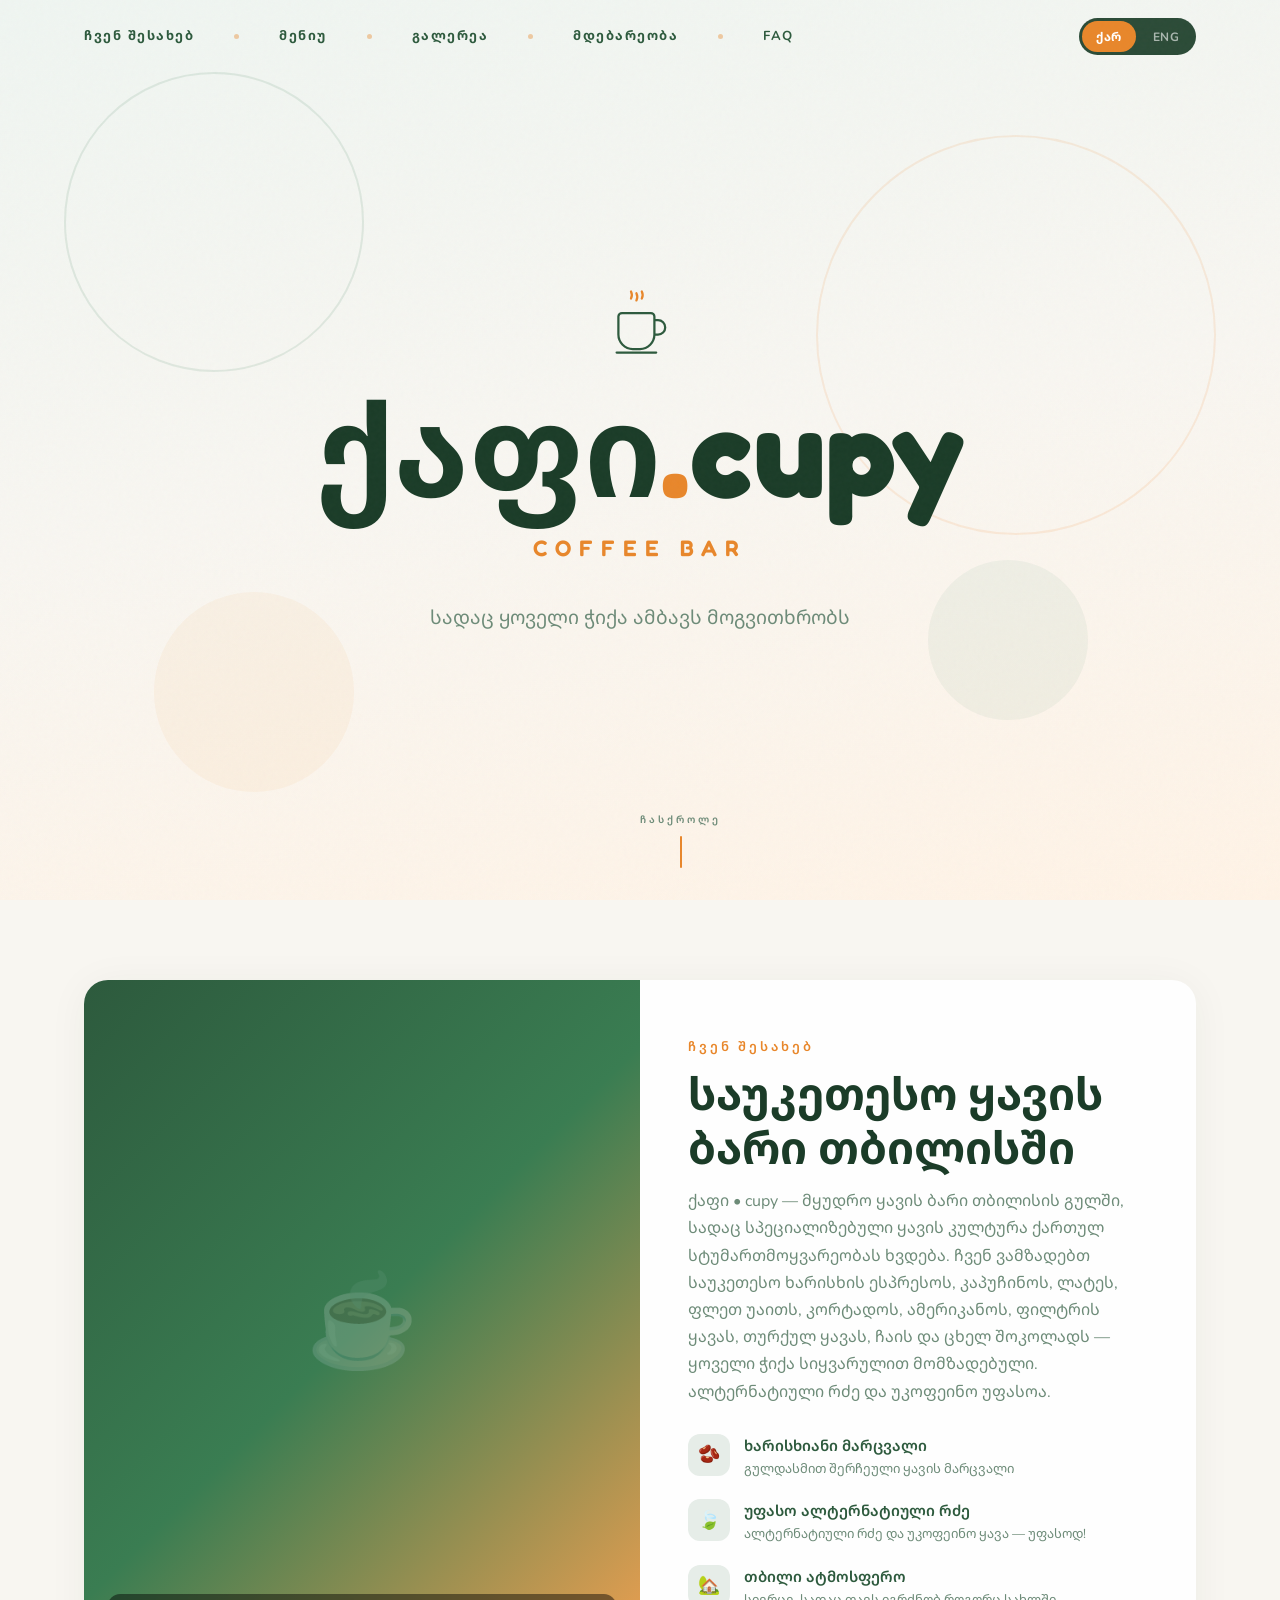
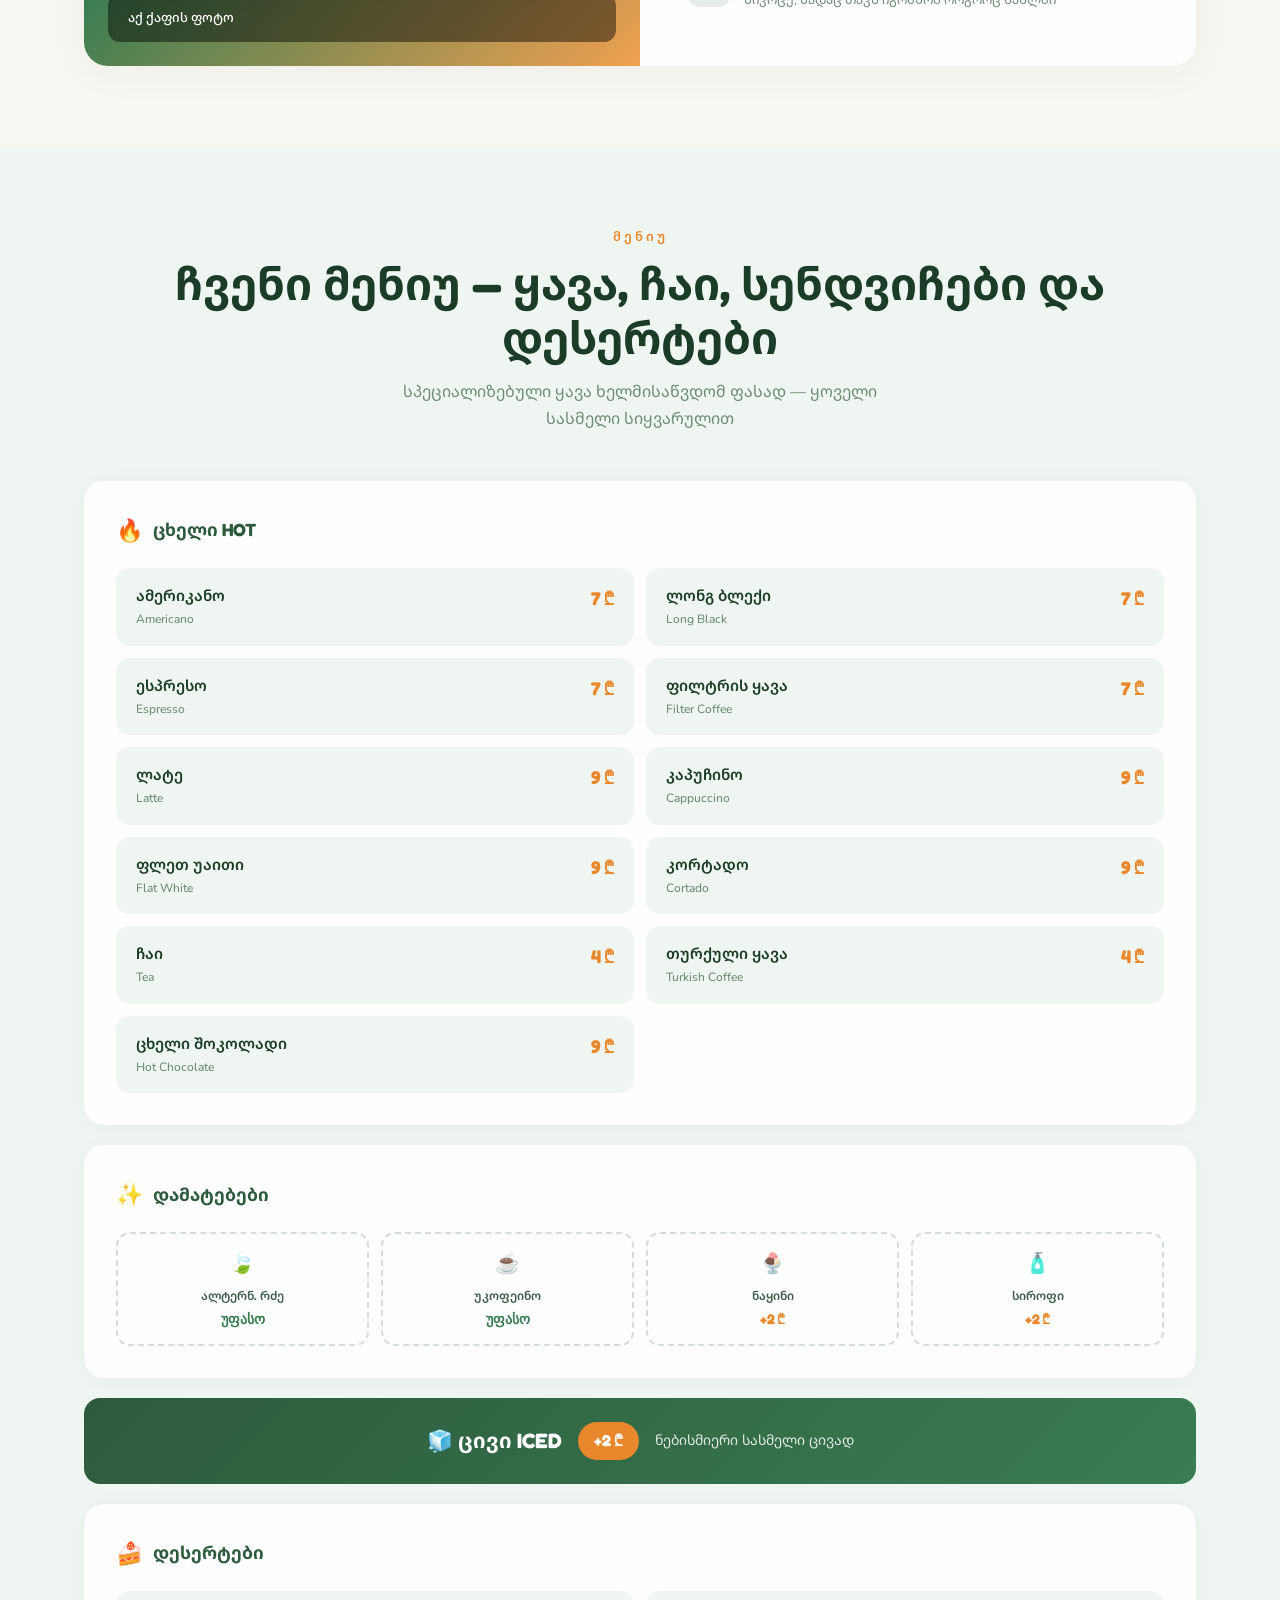
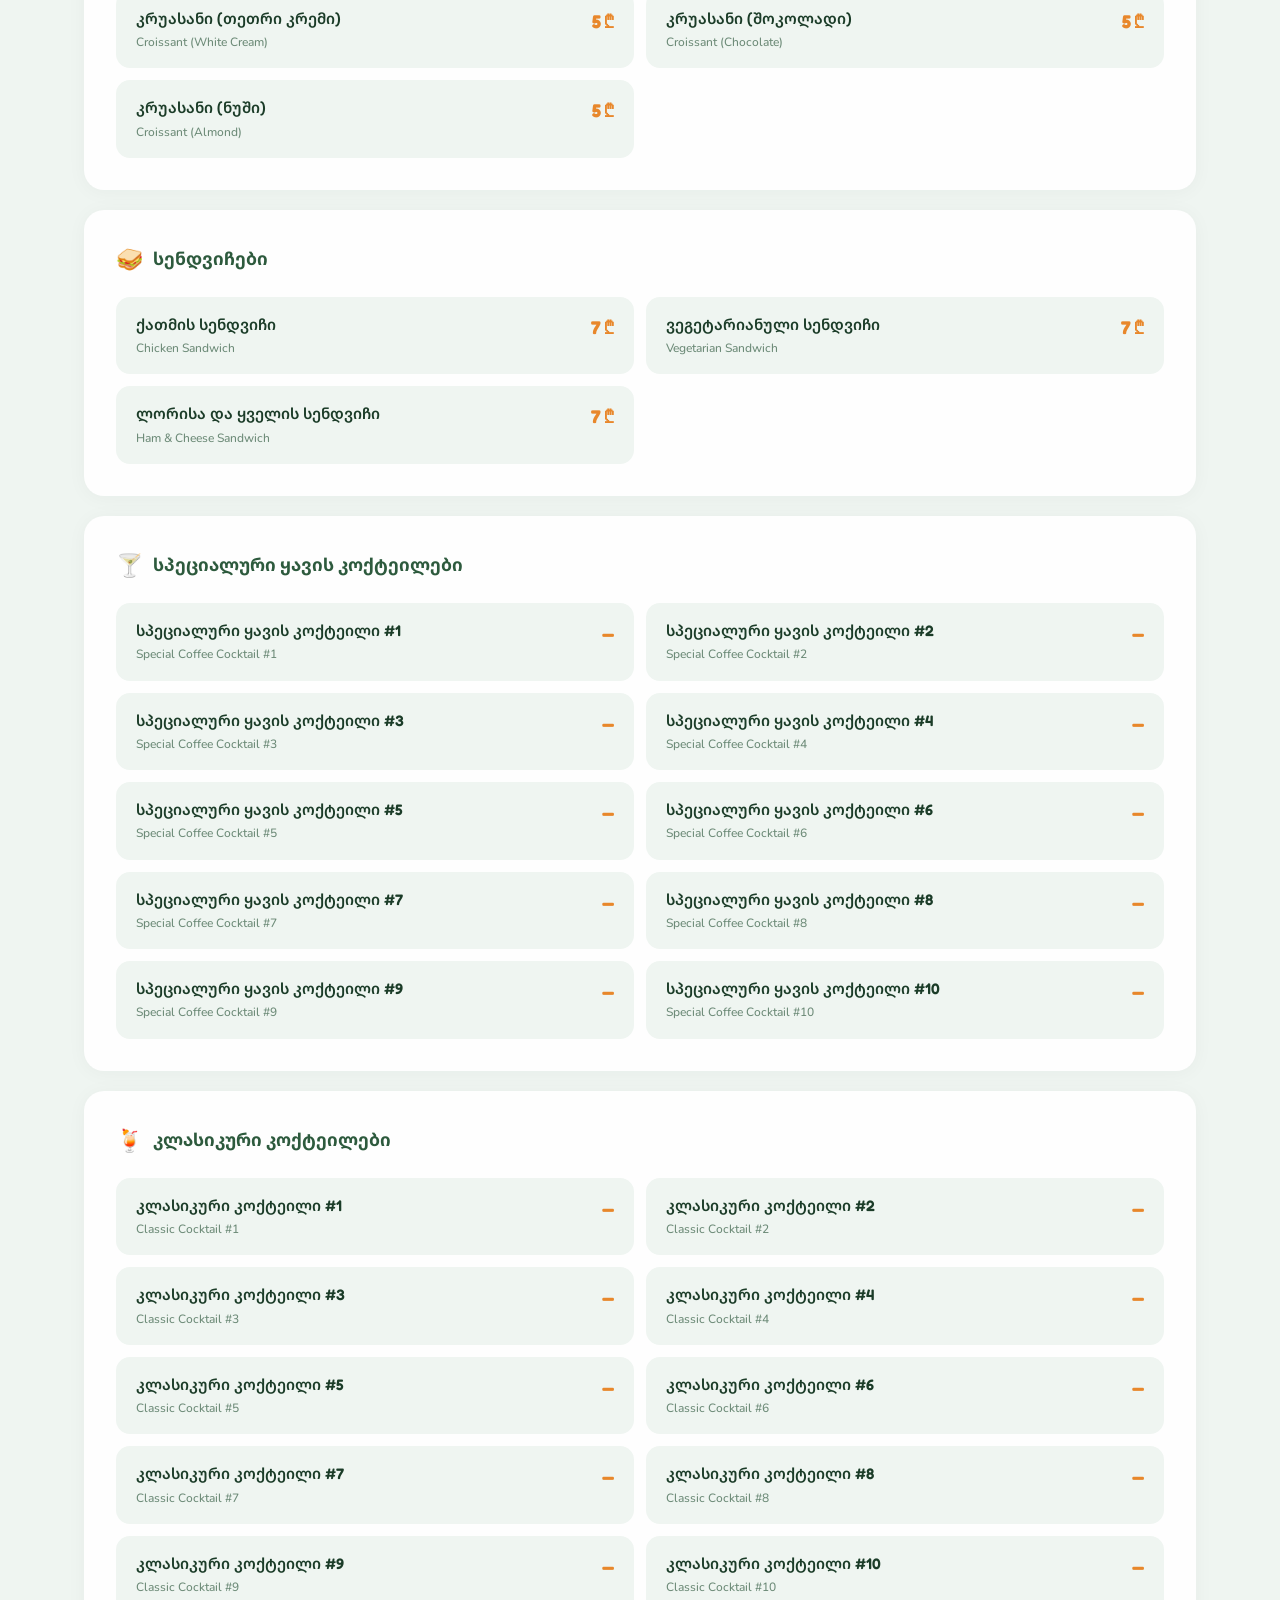
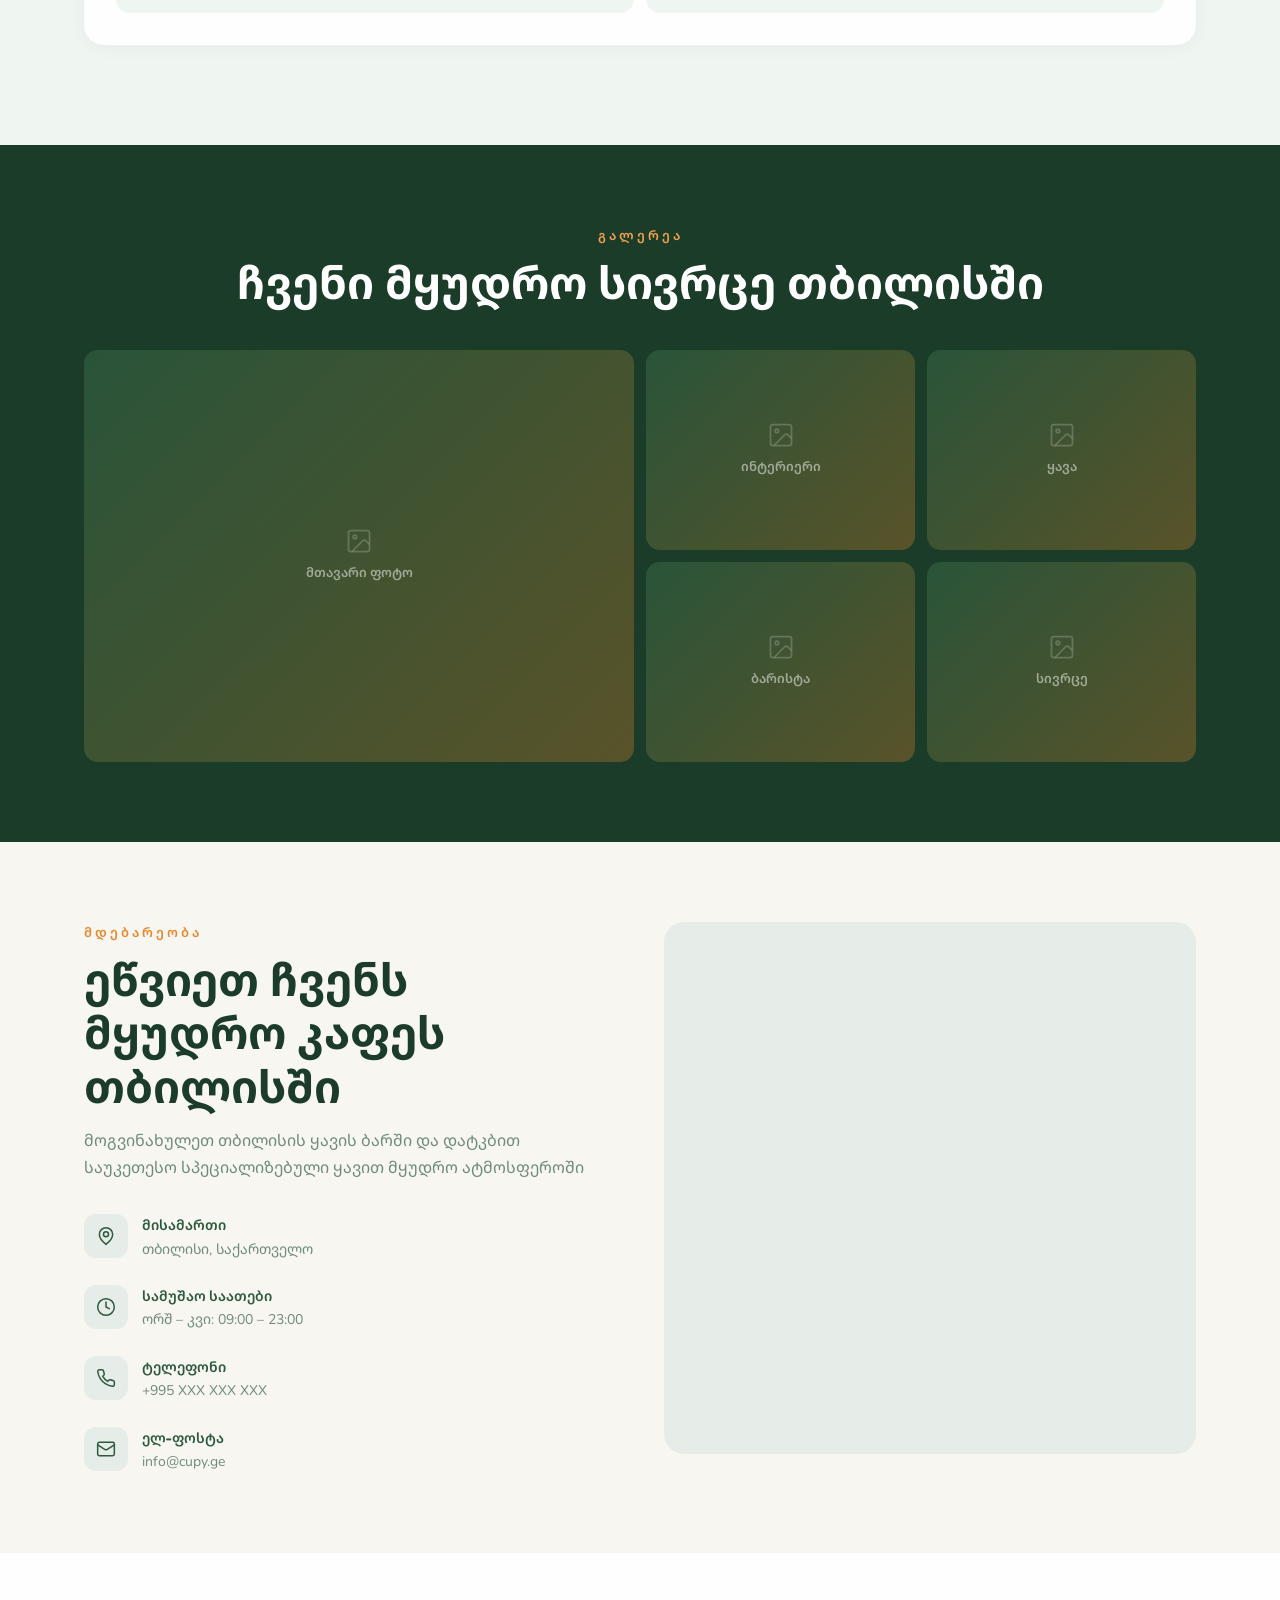
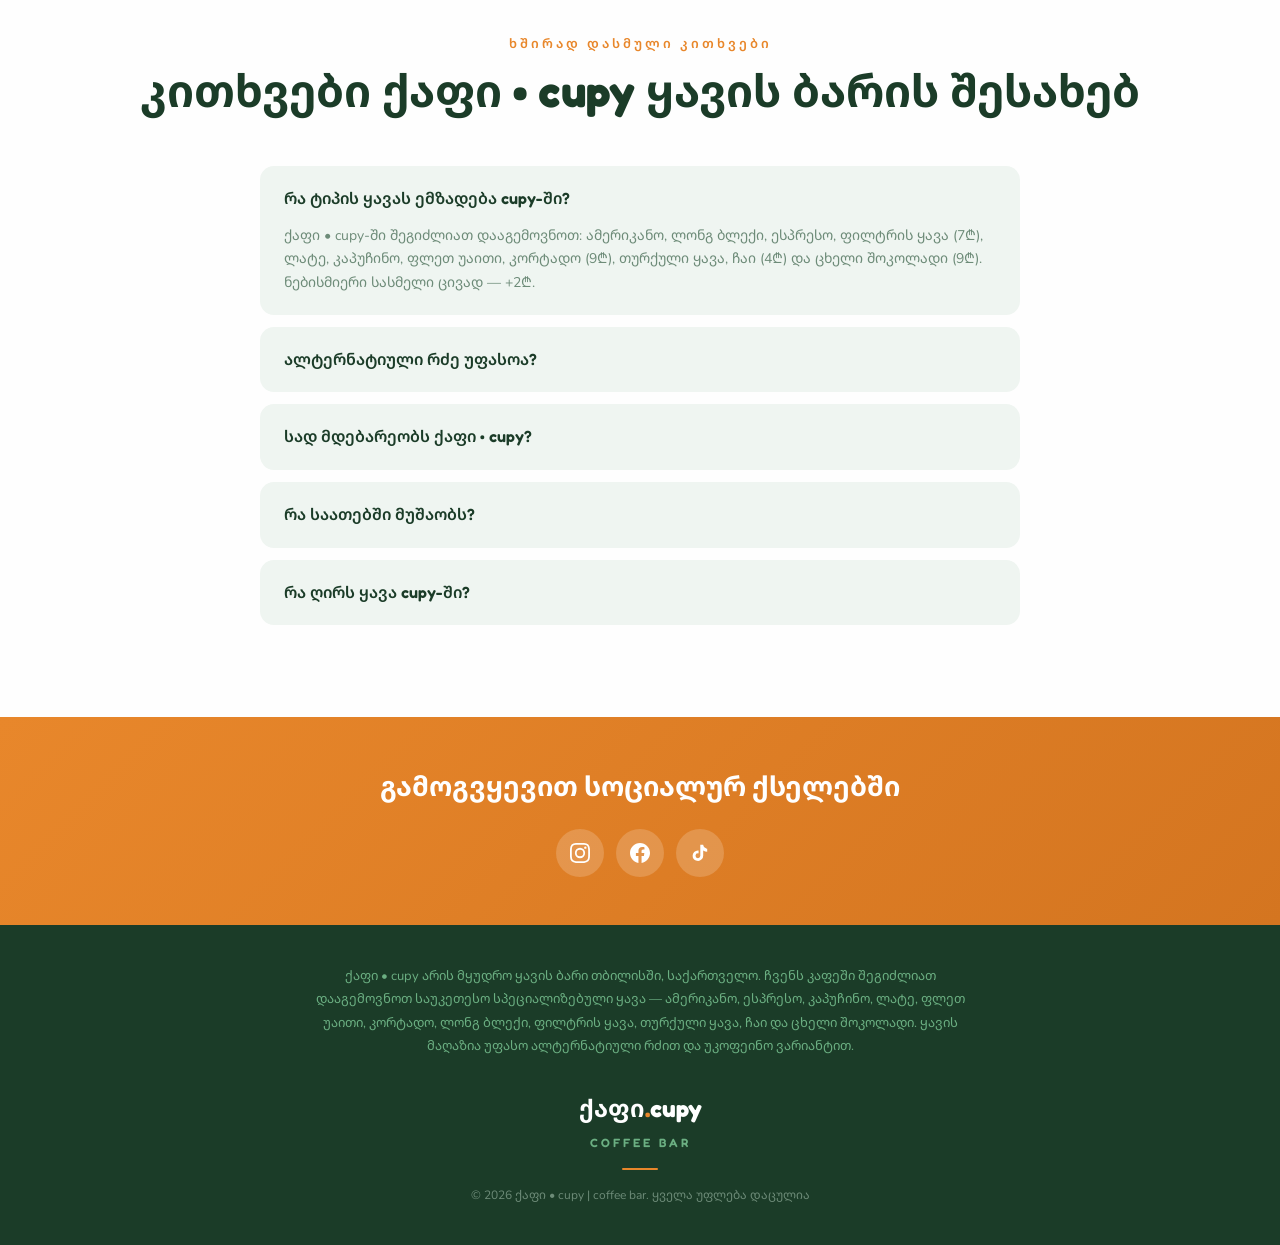
==== commit 9d3cc201: "Refine Georgian copy and operating-hours details. Updates key Georgian text in the hero/about/menu s" ====
--- a/index.html
+++ b/index.html
@@ -166,7 +166,7 @@
       <p>ამერიკანო 7₾ | ლატე 9₾ | კაპუჩინო 9₾ | ფლეთ უაითი 9₾ | ესპრესო 7₾ | ჩაი 4₾ | თურქული ყავა 4₾ | ცხელი შოკოლადი 9₾</p>
       <p>Americano 7₾ | Latte 9₾ | Cappuccino 9₾ | Flat White 9₾ | Espresso 7₾ | Tea 4₾ | Turkish Coffee 4₾ | Hot Chocolate 9₾</p>
       <p>უფასო ალტერნატიული რძე | Free alternative milk | Free decaf</p>
-      <p>ორშ-კვი 09:00-23:00 | Mon-Sun 09:00-23:00 | თბილისი, საქართველო | Tbilisi, Georgia</p>
+      <p>ორშ-კვი 09:00-22:00 | Mon-Sun 09:00-22:00 | თბილისი, საქართველო | Tbilisi, Georgia</p>
     </div>
   </noscript>
 
@@ -212,7 +212,7 @@
     <h1 class="hb"><span data-ka="ქაფი" data-en="cupy">ქაფი</span><span class="dot">.</span>cupy</h1>
     <p class="hs">coffee bar</p>
     <p class="ht" data-ka="სადაც ყოველი ჭიქა ამბავს მოგვითხრობს" data-en="where every cup tells a story">სადაც ყოველი ჭიქა ამბავს მოგვითხრობს</p>
-    <div class="sh"><span data-ka="გადაახვიე" data-en="scroll">გადაახვიე</span><div class="shl"></div></div>
+    <div class="sh"><span data-ka="ჩასქროლე" data-en="scroll">ჩასქროლე</span><div class="shl"></div></div>
   </header>
 
   <!-- ===== ABOUT ===== -->
@@ -227,9 +227,18 @@
           <h2 class="st" data-ka="საუკეთესო ყავის ბარი თბილისში" data-en="Best Coffee Bar in Tbilisi">საუკეთესო ყავის ბარი თბილისში</h2>
           <p class="sd" data-ka="ქაფი • cupy — მყუდრო ყავის ბარი თბილისის გულში, სადაც სპეციალიზებული ყავის კულტურა ქართულ სტუმართმოყვარეობას ხვდება. ჩვენ ვამზადებთ საუკეთესო ხარისხის ესპრესოს, კაპუჩინოს, ლატეს, ფლეთ უაითს, კორტადოს, ამერიკანოს, ფილტრის ყავას, თურქულ ყავას, ჩაის და ცხელ შოკოლადს — ყოველი ჭიქა სიყვარულით მომზადებული. ალტერნატიული რძე და უკოფეინო უფასოა." data-en="ქაფი • cupy — a cozy specialty coffee bar in the heart of Tbilisi, Georgia, where coffee culture meets Georgian hospitality. We craft the best espresso, cappuccino, latte, flat white, cortado, americano, filter coffee, Turkish coffee, tea and hot chocolate — every cup prepared with love. Alternative milk and decaf are always free.">ქაფი • cupy — მყუდრო ყავის ბარი თბილისის გულში, სადაც სპეციალიზებული ყავის კულტურა ქართულ სტუმართმოყვარეობას ხვდება. ჩვენ ვამზადებთ საუკეთესო ხარისხის ესპრესოს, კაპუჩინოს, ლატეს, ფლეთ უაითს, კორტადოს, ამერიკანოს, ფილტრის ყავას, თურქულ ყავას, ჩაის და ცხელ შოკოლადს — ყოველი ჭიქა სიყვარულით მომზადებული. ალტერნატიული რძე და უკოფეინო უფასოა.</p>
           <div class="avs">
-            <div class="av"><div class="avi">🫘</div><div><h4 data-ka="ხარისხიანი მარცვალი" data-en="Quality Beans">ხარისხიანი მარცვალი</h4><p data-ka="გულდასმით შერჩეული ყავის მარცვლები" data-en="Carefully selected coffee beans">გულდასმით შერჩეული ყავის მარცვლები</p></div></div>
-            <div class="av"><div class="avi">🍃</div><div><h4 data-ka="უფასო ალტერნატიული რძე" data-en="Free Alternative Milk">უფასო ალტერნატიული რძე</h4><p data-ka="ალტერნატიული რძე და უკოფეინო — უფასოდ!" data-en="Alternative milk & decaf — free!">ალტერნატიული რძე და უკოფეინო — უფასოდ!</p></div></div>
-            <div class="av"><div class="avi">🏡</div><div><h4 data-ka="თბილი ატმოსფერო" data-en="Warm Atmosphere">თბილი ატმოსფერო</h4><p data-ka="სივრცე, სადაც თავს სახლივით იგრძნობ" data-en="A space where you feel right at home">სივრცე, სადაც თავს სახლივით იგრძნობ</p></div></div>
+            <div class="av"><div class="avi">🫘</div><div><h4 data-ka="ხარისხიანი მარცვალი" data-en="Quality Beans">ხარისხიანი მარცვალი</h4>
+              <p data-ka="გულდასმით შერჩეული ყავის მარცვალი" data-en="Carefully selected coffee beans">გულდასმით შერჩეული ყავის მარცვალი</p>
+            </div>
+          </div>
+            <div class="av"><div class="avi">🍃</div><div><h4 data-ka="უფასო ალტერნატიული რძე" data-en="Free Alternative Milk">უფასო ალტერნატიული რძე</h4>
+              <p data-ka="ალტერნატიული რძე და უკოფეინო ყავა — უფასოდ!" data-en="Alternative milk & decaf — free!">ალტერნატიული რძე და უკოფეინო ყავა — უფასოდ!</p>
+            </div>
+          </div>
+            <div class="av"><div class="avi">🏡</div><div><h4 data-ka="თბილი ატმოსფერო" data-en="Warm Atmosphere">თბილი ატმოსფერო</h4>
+              <p data-ka="სივრცე, სადაც თავს იგრძნობ როგორც სახლში" data-en="A space where you feel right at home">სივრცე, სადაც თავს იგრძნობ როგორც სახლში</p>
+            </div>
+          </div>
           </div>
         </div>
       </div>
@@ -241,7 +250,7 @@
     <div class="ctn">
       <div class="mh rv">
         <p class="sl" data-ka="მენიუ" data-en="Menu">მენიუ</p>
-        <h2 class="st" data-ka="ჩვენი მენიუ — ყავა, ჩაი და სხვა" data-en="Our Menu — Coffee, Tea & More">ჩვენი მენიუ — ყავა, ჩაი და სხვა</h2>
+        <h2 class="st" data-ka="ჩვენი მენიუ — ყავა, ჩაი, სენდვიჩები და დესერტები" data-en="Our Menu — Coffee, Tea & More">ჩვენი მენიუ — ყავა, ჩაი, სენდვიჩები და დესერტები</h2>
         <p class="sd" data-ka="სპეციალიზებული ყავა ხელმისაწვდომ ფასად — ყოველი სასმელი სიყვარულით" data-en="Specialty coffee at affordable prices — every drink crafted with love">სპეციალიზებული ყავა ხელმისაწვდომ ფასად — ყოველი სასმელი სიყვარულით</p>
       </div>
 
--- a/css/style.css
+++ b/css/style.css
@@ -677,9 +677,16 @@
 
 /* ===== Responsive: Mobile ===== */
 @media (max-width: 640px) {
+  .ctn { padding: 0 16px; }
   .sp { padding: 56px 0; }
   .nav-in { display: none; }
-  .mob-btn { display: flex; }
+  .mob-btn {
+    display: flex;
+    width: 48px;
+    height: 48px;
+    top: max(14px, env(safe-area-inset-top));
+    left: 14px;
+  }
 
   .nav-in.open {
     display: flex;
@@ -691,29 +698,77 @@
     height: 100vh;
     background: rgba(27, 60, 40, 0.97);
     backdrop-filter: blur(20px);
-    justify-content: center;
+    justify-content: flex-start;
     align-items: center;
-    gap: 32px;
+    gap: 20px;
+    overflow-y: auto;
+    padding: 96px 22px 32px;
     z-index: 1000;
   }
 
-  .nav-in.open a { color: #fff; font-size: 18px; letter-spacing: 3px; }
+  .nav-in.open a {
+    color: #fff;
+    font-size: 17px;
+    letter-spacing: 2px;
+    padding: 10px 0;
+    width: 100%;
+    text-align: center;
+  }
   .nav-in.open a:hover { color: var(--o); }
   .nav-in.open .ndot { background: var(--o); opacity: 0.6; }
-  .nav-in.open .lang-toggle { margin-left: 0; margin-top: 16px; background: rgba(255, 255, 255, 0.12); }
-
-  .hero { min-height: 100svh; padding: 60px 20px; }
+  .nav-in.open .lang-toggle { margin-left: 0; margin-top: 14px; background: rgba(255, 255, 255, 0.12); }
+  .lang-btn { min-height: 40px; padding: 10px 14px; }
+
+  .hero { min-height: 100svh; padding: 100px 16px 56px; }
+  .hb { font-size: clamp(2.7rem, 15vw, 4.2rem); line-height: 0.95; }
+  .hs { letter-spacing: 3px; margin-bottom: 22px; }
+  .ht { font-size: 0.98rem; max-width: 33ch; }
+  .sh { display: none; }
+
   .ac { padding: 32px 20px; }
-  .mg { padding: 20px 16px; }
+  .mg { padding: 18px 14px; border-radius: 16px; }
+  .mgt { margin-bottom: 14px; font-size: 1rem; }
+  .mi { padding: 14px; border-radius: 12px; }
+  .mi h3 { font-size: 0.96rem; }
+  .mi p { font-size: 12px; }
+  .mp { font-size: 1rem; }
   .mex { grid-template-columns: 1fr 1fr; }
-  .ib { flex-direction: column; gap: 10px; padding: 20px 24px; text-align: center; }
+  .me { padding: 12px 10px; }
+  .ib { flex-direction: column; gap: 8px; padding: 16px 14px; text-align: center; margin-top: 16px; margin-bottom: 16px; }
+  .ib h3 { font-size: 1.1rem; }
+  .ib .bd { font-size: 0.95rem; }
+
+  .faq-item { padding: 16px; }
+  .faq-item summary { font-size: 0.95rem; }
+  .faq-item p { font-size: 13px; }
+
+  .ld { gap: 18px; margin-top: 24px; }
+  .li p { font-size: 13px; line-height: 1.6; }
+  .sc { padding: 38px 16px; }
+  .footer-seo { padding: 0 8px; }
+
   .gg { grid-template-columns: 1fr; grid-template-rows: repeat(5, 160px); }
   .gi:nth-child(1) { grid-column: span 1; }
 }
 
 /* ===== Responsive: Small Phone ===== */
 @media (max-width: 380px) {
+  .ctn { padding: 0 14px; }
   .hb { font-size: 3rem; }
   .hs { letter-spacing: 4px; font-size: 0.9rem; }
+  .mg { padding: 14px 12px; }
+  .mi { padding: 12px; }
+  .mgt { font-size: 0.95rem; }
   .mex { grid-template-columns: 1fr; }
 }
+
+/* Remove hover-jump effects on touch devices */
+@media (hover: none) {
+  .mi:hover,
+  .gi:hover,
+  .sla:hover {
+    transform: none;
+  }
+  .mi:hover { background: var(--gbg); }
+  .sla:hover { background: rgba(255, 255, 255, 0.18); }
+}
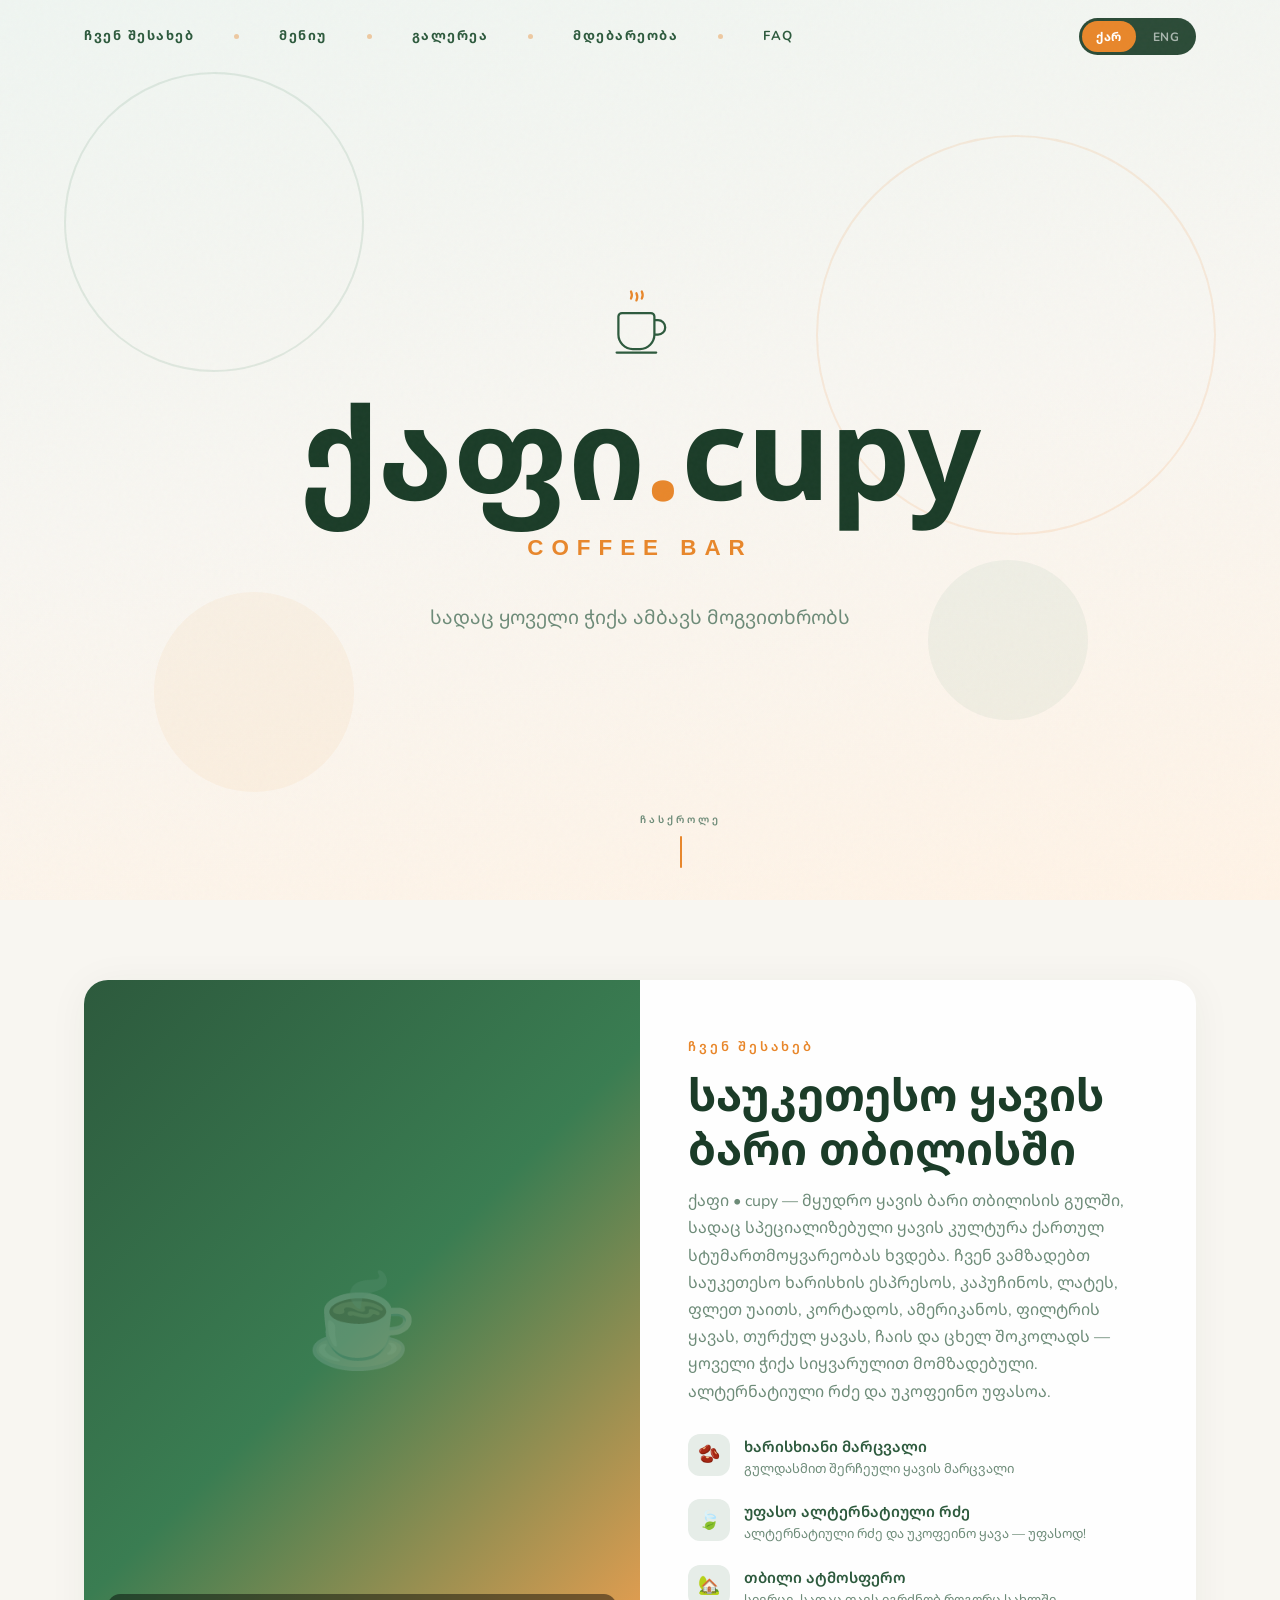
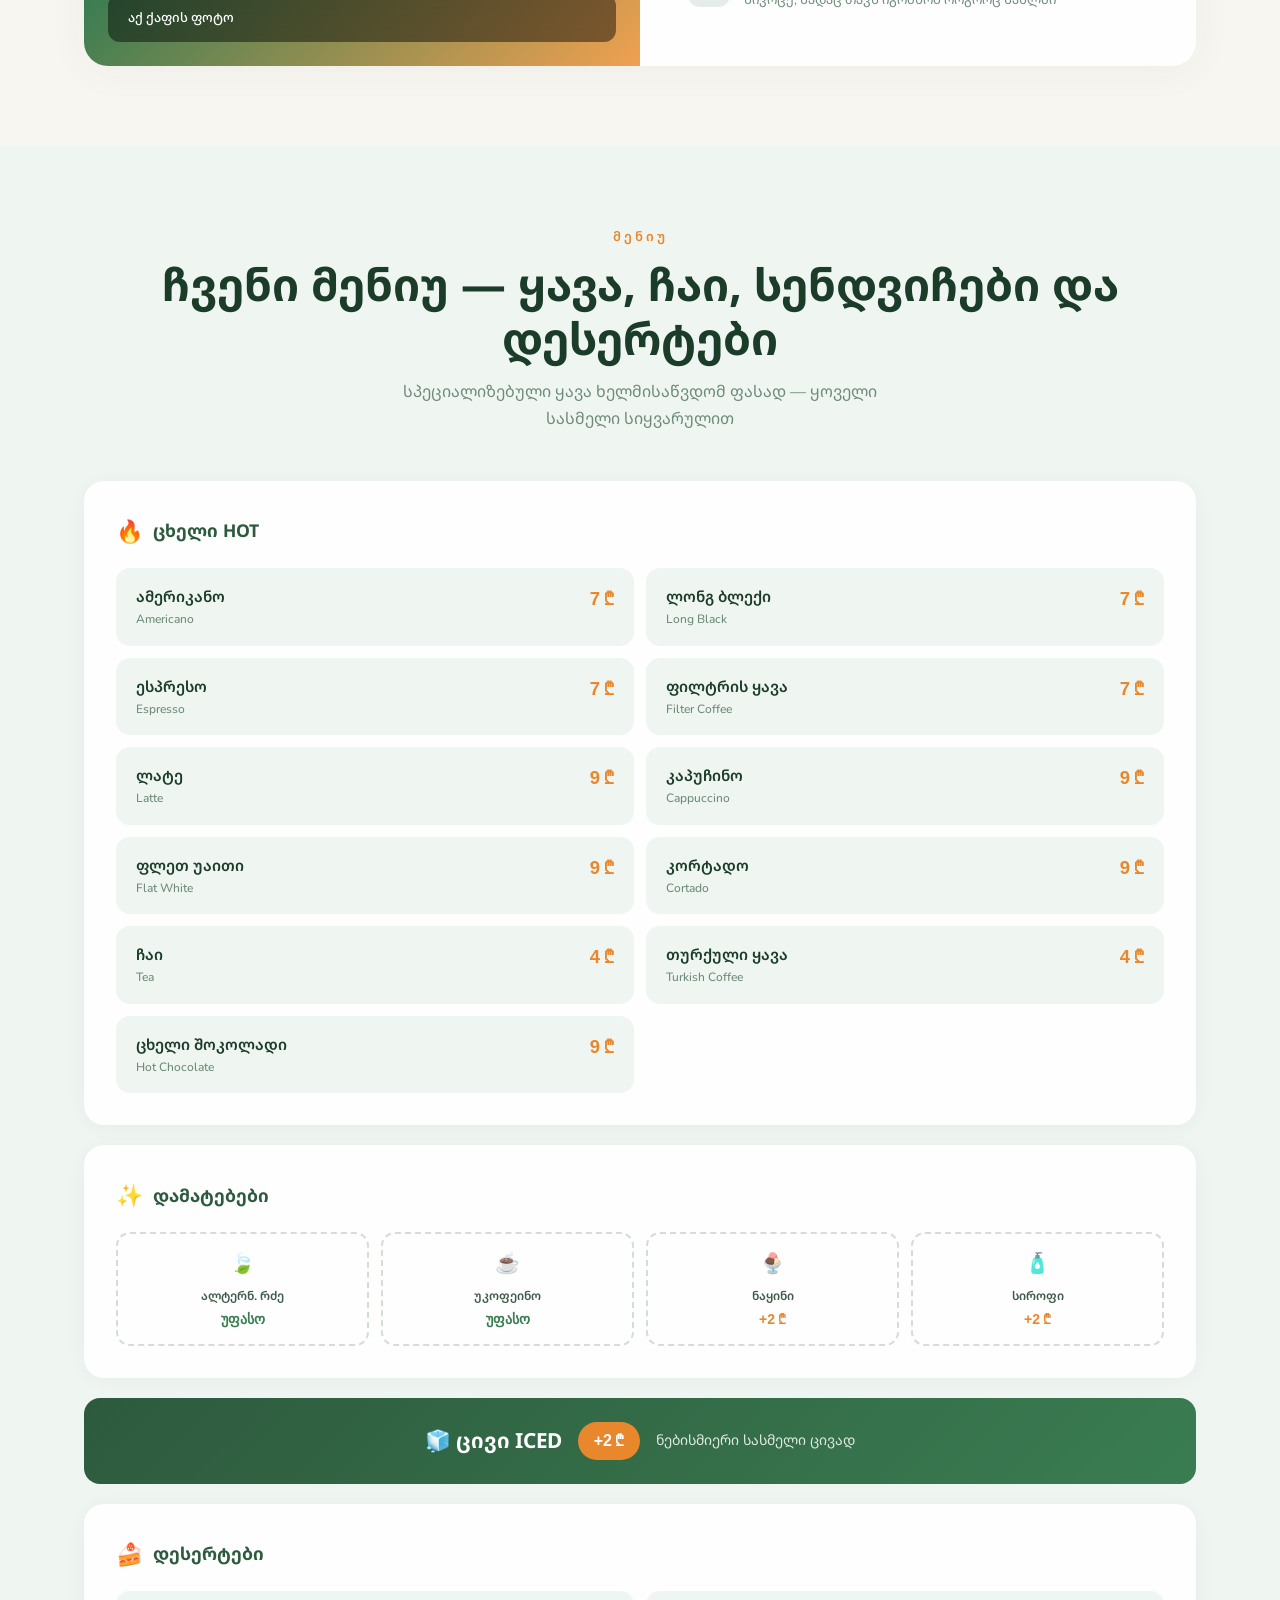
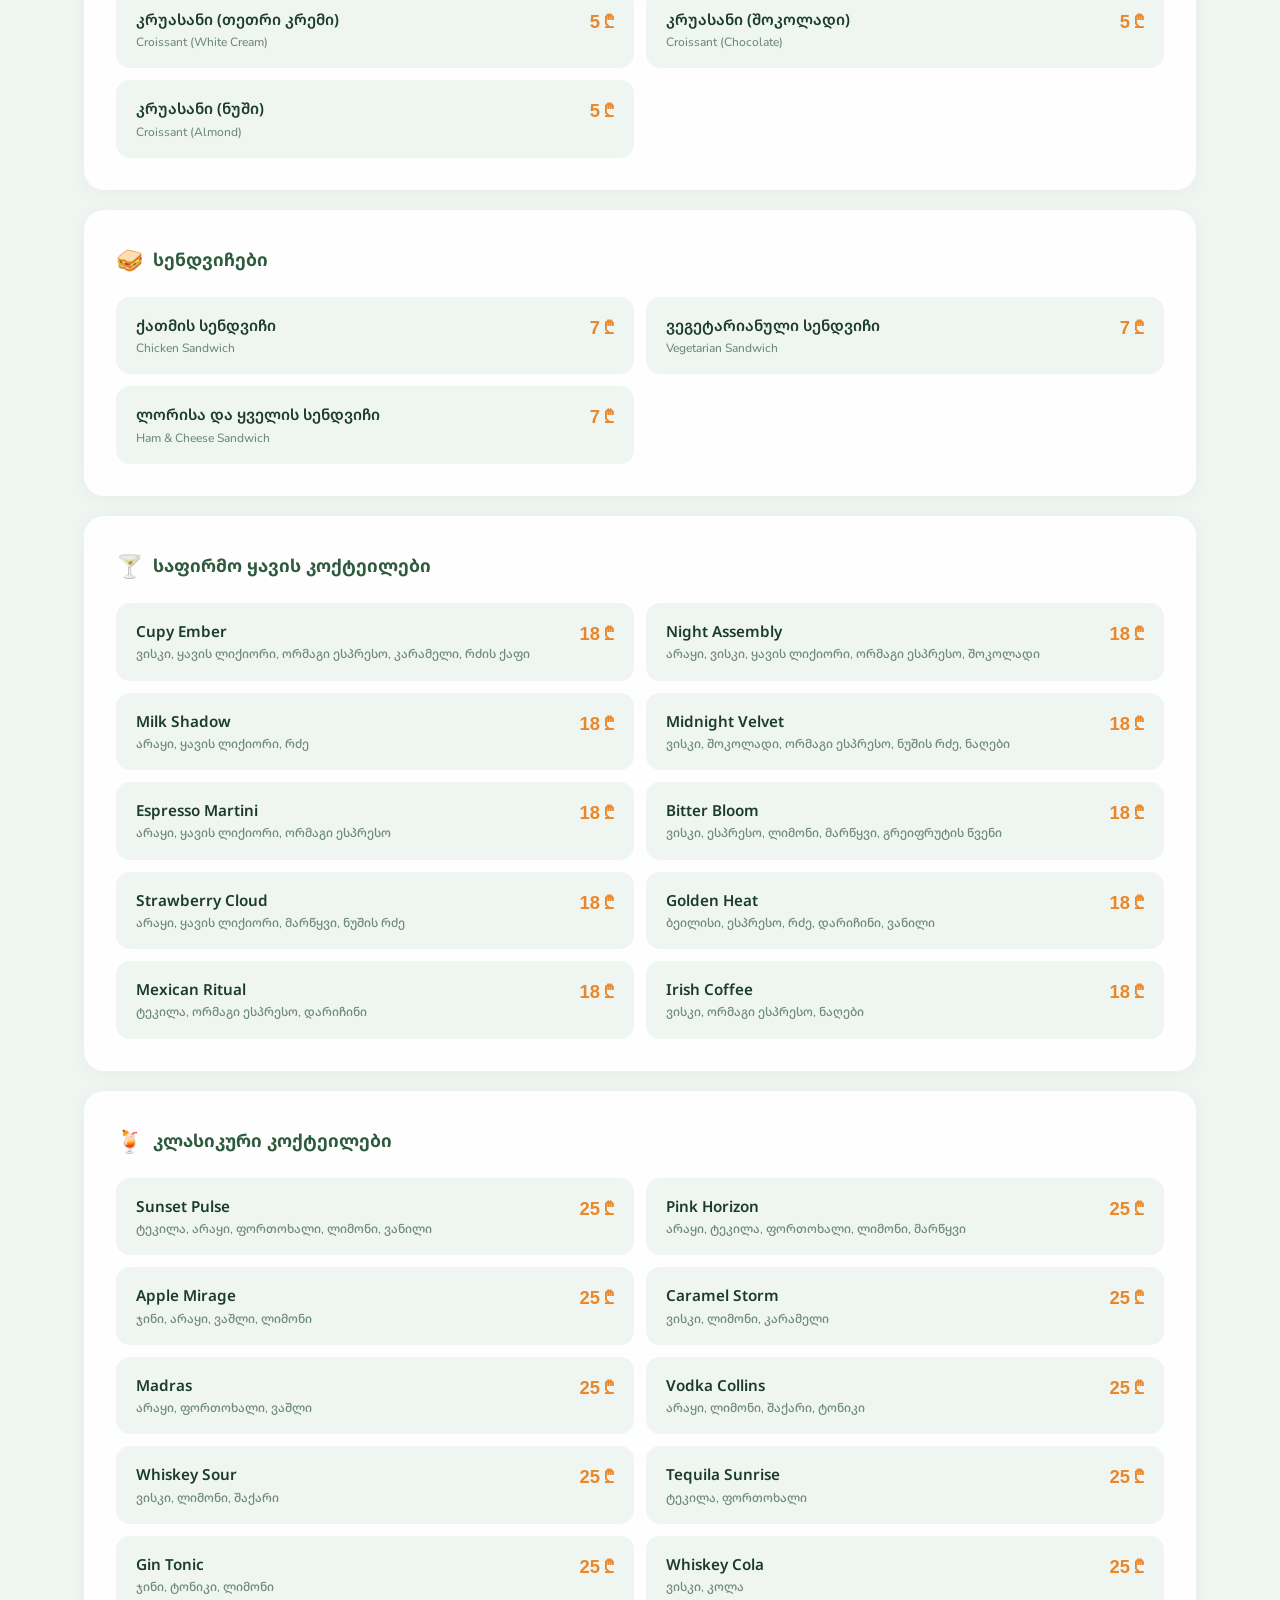
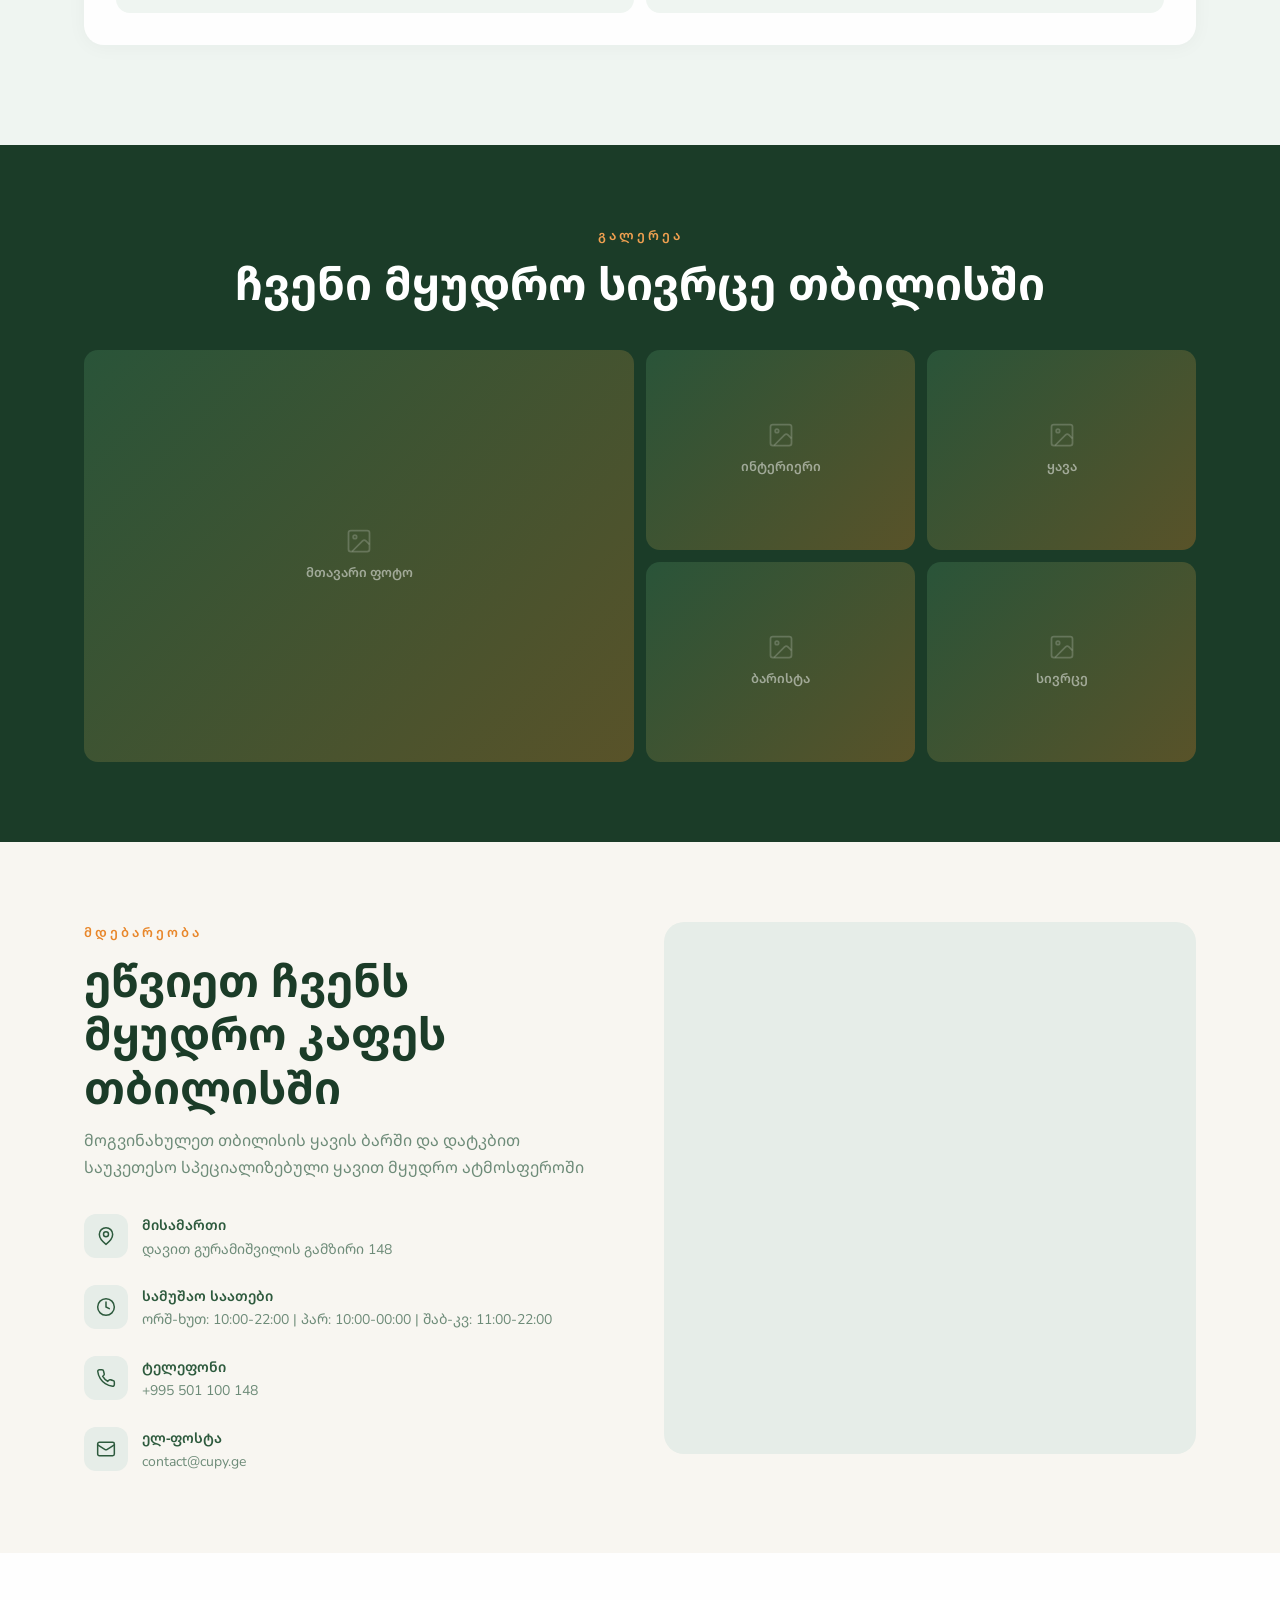
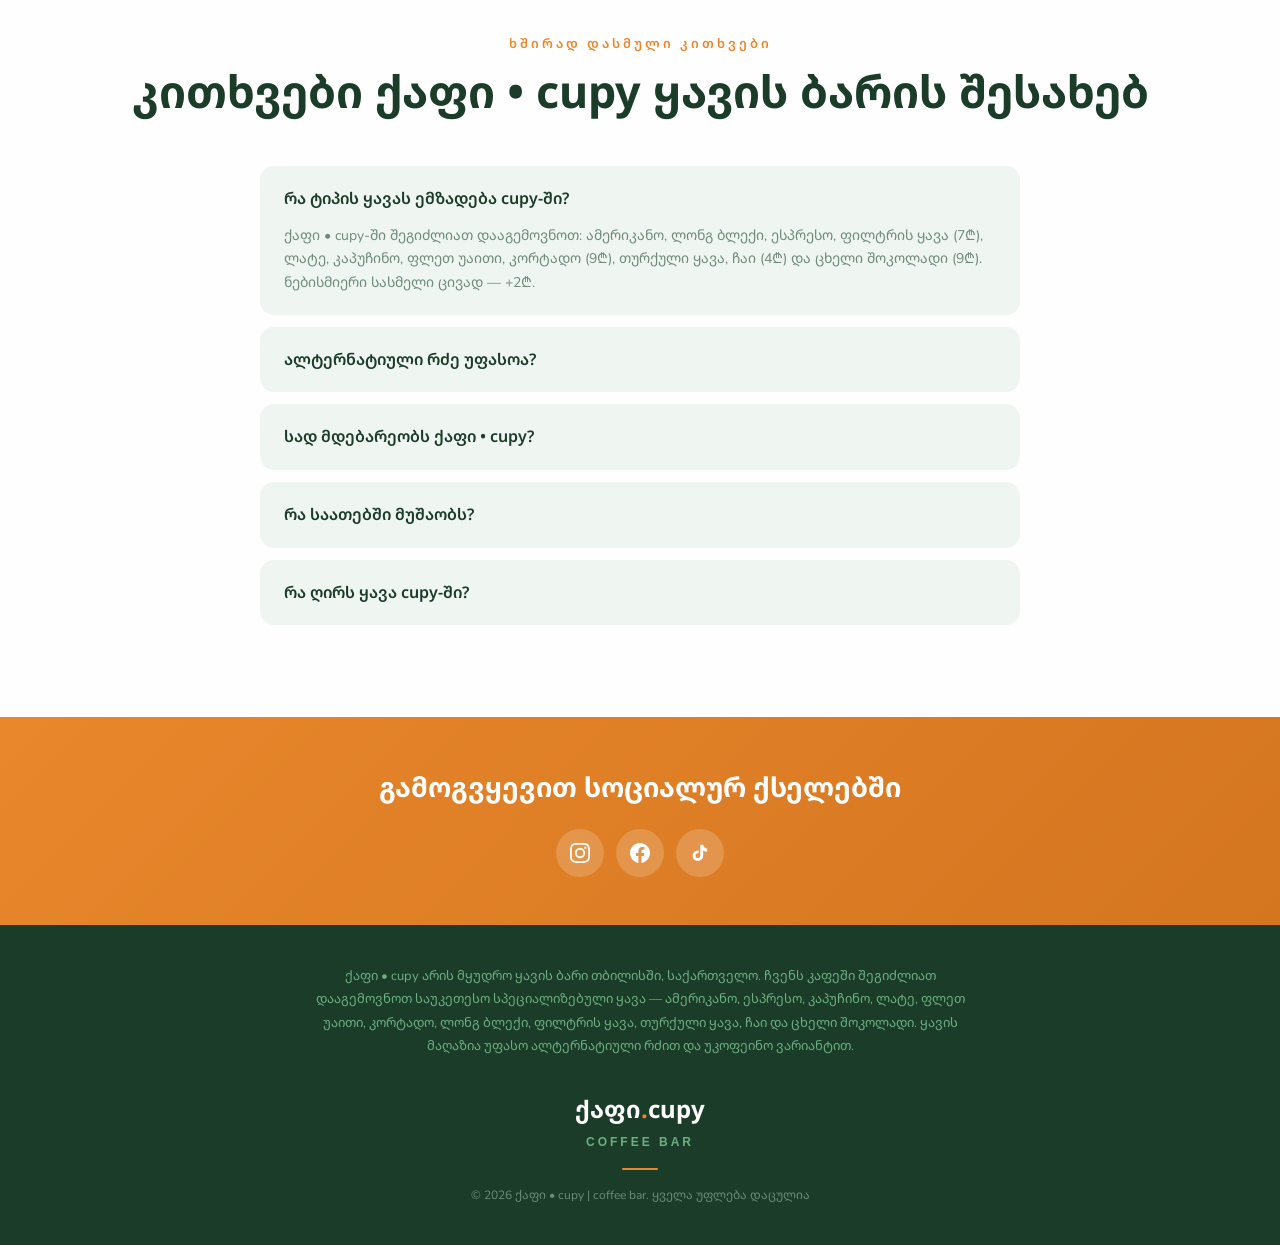
==== commit faf6146a: "Update multilingual content and SEO/performance assets. Fixes language initialization from URL/local" ====
--- a/index.html
+++ b/index.html
@@ -21,7 +21,8 @@
   <meta property="og:site_name" content="ქაფი • cupy | coffee bar">
   <meta property="og:locale" content="ka_GE">
   <meta property="og:locale:alternate" content="en_US">
-  <meta property="og:image" content="https://cupy.ge/images/og-cover.jpg">
+  <meta property="og:image" content="https://cupy.ge/images/og-cover.png">
+  <meta property="og:image:type" content="image/png">
   <meta property="og:image:width" content="1200">
   <meta property="og:image:height" content="630">
   <meta property="og:image:alt" content="ქაფი • cupy coffee bar — Tbilisi, Georgia">
@@ -30,7 +31,7 @@
   <meta name="twitter:card" content="summary_large_image">
   <meta name="twitter:title" content="ქაფი • cupy | Coffee Bar — Best Coffee in Tbilisi, Georgia">
   <meta name="twitter:description" content="Specialty coffee bar in Tbilisi, Georgia. Cappuccino, latte, espresso, flat white, cortado, Turkish coffee & free alternative milk.">
-  <meta name="twitter:image" content="https://cupy.ge/images/og-cover.jpg">
+  <meta name="twitter:image" content="https://cupy.ge/images/og-cover.png">
 
   <!-- Geo -->
   <meta name="geo.region" content="GE-TB">
@@ -57,9 +58,9 @@
     "alternateName":"Cupy Coffee Bar",
     "description":"ქაფი • cupy — საუკეთესო ყავის ბარი თბილისში. Best specialty coffee bar and cozy cafe in Tbilisi, Georgia. Serving americano, espresso, latte, cappuccino, flat white, cortado, filter coffee, long black, Turkish coffee, tea, hot chocolate, desserts and sandwiches. Free alternative milk and decaf. Affordable coffee shop near you in Tbilisi.",
     "url":"https://cupy.ge/",
-    "telephone":"+995-XXX-XXX-XXX",
-    "email":"info@cupy.ge",
-    "address":{"@type":"PostalAddress","addressLocality":"Tbilisi","addressCountry":"GE"},
+    "telephone":"+995501100148",
+    "email":"contact@cupy.ge",
+    "address":{"@type":"PostalAddress","streetAddress":"148 Davit Guramishvili Ave","addressLocality":"Tbilisi","addressCountry":"GE"},
     "geo":{"@type":"GeoCoordinates","latitude":41.715437,"longitude":44.7928223},
     "priceRange":"₾",
     "servesCuisine":["Coffee","Tea","Hot Chocolate","Desserts","Sandwiches","Cocktails"],
@@ -114,44 +115,44 @@
           "@type":"MenuSection",
           "name":"Special Coffee Cocktails",
           "hasMenuItem":[
-            {"@type":"MenuItem","name":"Special Coffee Cocktail #1"},
-            {"@type":"MenuItem","name":"Special Coffee Cocktail #2"},
-            {"@type":"MenuItem","name":"Special Coffee Cocktail #3"},
-            {"@type":"MenuItem","name":"Special Coffee Cocktail #4"},
-            {"@type":"MenuItem","name":"Special Coffee Cocktail #5"},
-            {"@type":"MenuItem","name":"Special Coffee Cocktail #6"},
-            {"@type":"MenuItem","name":"Special Coffee Cocktail #7"},
-            {"@type":"MenuItem","name":"Special Coffee Cocktail #8"},
-            {"@type":"MenuItem","name":"Special Coffee Cocktail #9"},
-            {"@type":"MenuItem","name":"Special Coffee Cocktail #10"}
+            {"@type":"MenuItem","name":"Cupy Ember","offers":{"@type":"Offer","price":"18","priceCurrency":"GEL"}},
+            {"@type":"MenuItem","name":"Night Assembly","offers":{"@type":"Offer","price":"18","priceCurrency":"GEL"}},
+            {"@type":"MenuItem","name":"Milk Shadow","offers":{"@type":"Offer","price":"18","priceCurrency":"GEL"}},
+            {"@type":"MenuItem","name":"Midnight Velvet","offers":{"@type":"Offer","price":"18","priceCurrency":"GEL"}},
+            {"@type":"MenuItem","name":"Espresso Martini","offers":{"@type":"Offer","price":"18","priceCurrency":"GEL"}},
+            {"@type":"MenuItem","name":"Bitter Bloom","offers":{"@type":"Offer","price":"18","priceCurrency":"GEL"}},
+            {"@type":"MenuItem","name":"Strawberry Cloud","offers":{"@type":"Offer","price":"18","priceCurrency":"GEL"}},
+            {"@type":"MenuItem","name":"Golden Heat","offers":{"@type":"Offer","price":"18","priceCurrency":"GEL"}},
+            {"@type":"MenuItem","name":"Mexican Ritual","offers":{"@type":"Offer","price":"18","priceCurrency":"GEL"}},
+            {"@type":"MenuItem","name":"Irish Coffee","offers":{"@type":"Offer","price":"18","priceCurrency":"GEL"}}
           ]
         },
         {
           "@type":"MenuSection",
           "name":"Classic Cocktails",
           "hasMenuItem":[
-            {"@type":"MenuItem","name":"Classic Cocktail #1"},
-            {"@type":"MenuItem","name":"Classic Cocktail #2"},
-            {"@type":"MenuItem","name":"Classic Cocktail #3"},
-            {"@type":"MenuItem","name":"Classic Cocktail #4"},
-            {"@type":"MenuItem","name":"Classic Cocktail #5"},
-            {"@type":"MenuItem","name":"Classic Cocktail #6"},
-            {"@type":"MenuItem","name":"Classic Cocktail #7"},
-            {"@type":"MenuItem","name":"Classic Cocktail #8"},
-            {"@type":"MenuItem","name":"Classic Cocktail #9"},
-            {"@type":"MenuItem","name":"Classic Cocktail #10"}
+            {"@type":"MenuItem","name":"Sunset Pulse","offers":{"@type":"Offer","price":"25","priceCurrency":"GEL"}},
+            {"@type":"MenuItem","name":"Pink Horizon","offers":{"@type":"Offer","price":"25","priceCurrency":"GEL"}},
+            {"@type":"MenuItem","name":"Apple Mirage","offers":{"@type":"Offer","price":"25","priceCurrency":"GEL"}},
+            {"@type":"MenuItem","name":"Caramel Storm","offers":{"@type":"Offer","price":"25","priceCurrency":"GEL"}},
+            {"@type":"MenuItem","name":"Madras","offers":{"@type":"Offer","price":"25","priceCurrency":"GEL"}},
+            {"@type":"MenuItem","name":"Vodka Collins","offers":{"@type":"Offer","price":"25","priceCurrency":"GEL"}},
+            {"@type":"MenuItem","name":"Whiskey Sour","offers":{"@type":"Offer","price":"25","priceCurrency":"GEL"}},
+            {"@type":"MenuItem","name":"Tequila Sunrise","offers":{"@type":"Offer","price":"25","priceCurrency":"GEL"}},
+            {"@type":"MenuItem","name":"Gin Tonic","offers":{"@type":"Offer","price":"25","priceCurrency":"GEL"}},
+            {"@type":"MenuItem","name":"Whiskey Cola","offers":{"@type":"Offer","price":"25","priceCurrency":"GEL"}}
           ]
         }
       ]
     },
-    "sameAs":["https://www.instagram.com/cupy.coffeebar/","https://www.facebook.com/cupy.coffeebar/"]
+    "sameAs":["https://www.instagram.com/cupy.coffeebar/","https://www.facebook.com/coffee.moves.friendship/","https://www.tiktok.com/@coffee.moves.friendship"]
   }
   </script>
 
   <!-- Fonts -->
   <link rel="preconnect" href="https://fonts.googleapis.com">
   <link rel="preconnect" href="https://fonts.gstatic.com" crossorigin>
-  <link href="https://fonts.googleapis.com/css2?family=Fredoka:wght@400;500;600;700&family=Nunito:wght@300;400;500;600;700;800&family=Noto+Sans+Georgian:wght@300;400;500;600;700;800;900&display=swap" rel="stylesheet">
+  <link href="https://fonts.googleapis.com/css2?family=Nunito:wght@300;400;500;600;700;800&family=Noto+Sans+Georgian:wght@300;400;500;600;700;800;900&display=swap" rel="stylesheet">
 
   <!-- Stylesheet -->
   <link rel="stylesheet" href="css/style.css">
@@ -166,7 +167,8 @@
       <p>ამერიკანო 7₾ | ლატე 9₾ | კაპუჩინო 9₾ | ფლეთ უაითი 9₾ | ესპრესო 7₾ | ჩაი 4₾ | თურქული ყავა 4₾ | ცხელი შოკოლადი 9₾</p>
       <p>Americano 7₾ | Latte 9₾ | Cappuccino 9₾ | Flat White 9₾ | Espresso 7₾ | Tea 4₾ | Turkish Coffee 4₾ | Hot Chocolate 9₾</p>
       <p>უფასო ალტერნატიული რძე | Free alternative milk | Free decaf</p>
-      <p>ორშ-კვი 09:00-22:00 | Mon-Sun 09:00-22:00 | თბილისი, საქართველო | Tbilisi, Georgia</p>
+      <p>ორშ-ხუთ: 10:00-22:00 | პარ: 10:00-00:00 | შაბ-კვ: 11:00-22:00 | დავით გურამიშვილის გამზირი 148</p>
+      <p>Mon-Thu: 10:00-22:00 | Fri: 10:00-00:00 | Sat-Sun: 11:00-22:00 | 148 Davit Guramishvili Ave, Tbilisi</p>
     </div>
   </noscript>
 
@@ -227,18 +229,27 @@
           <h2 class="st" data-ka="საუკეთესო ყავის ბარი თბილისში" data-en="Best Coffee Bar in Tbilisi">საუკეთესო ყავის ბარი თბილისში</h2>
           <p class="sd" data-ka="ქაფი • cupy — მყუდრო ყავის ბარი თბილისის გულში, სადაც სპეციალიზებული ყავის კულტურა ქართულ სტუმართმოყვარეობას ხვდება. ჩვენ ვამზადებთ საუკეთესო ხარისხის ესპრესოს, კაპუჩინოს, ლატეს, ფლეთ უაითს, კორტადოს, ამერიკანოს, ფილტრის ყავას, თურქულ ყავას, ჩაის და ცხელ შოკოლადს — ყოველი ჭიქა სიყვარულით მომზადებული. ალტერნატიული რძე და უკოფეინო უფასოა." data-en="ქაფი • cupy — a cozy specialty coffee bar in the heart of Tbilisi, Georgia, where coffee culture meets Georgian hospitality. We craft the best espresso, cappuccino, latte, flat white, cortado, americano, filter coffee, Turkish coffee, tea and hot chocolate — every cup prepared with love. Alternative milk and decaf are always free.">ქაფი • cupy — მყუდრო ყავის ბარი თბილისის გულში, სადაც სპეციალიზებული ყავის კულტურა ქართულ სტუმართმოყვარეობას ხვდება. ჩვენ ვამზადებთ საუკეთესო ხარისხის ესპრესოს, კაპუჩინოს, ლატეს, ფლეთ უაითს, კორტადოს, ამერიკანოს, ფილტრის ყავას, თურქულ ყავას, ჩაის და ცხელ შოკოლადს — ყოველი ჭიქა სიყვარულით მომზადებული. ალტერნატიული რძე და უკოფეინო უფასოა.</p>
           <div class="avs">
-            <div class="av"><div class="avi">🫘</div><div><h4 data-ka="ხარისხიანი მარცვალი" data-en="Quality Beans">ხარისხიანი მარცვალი</h4>
-              <p data-ka="გულდასმით შერჩეული ყავის მარცვალი" data-en="Carefully selected coffee beans">გულდასმით შერჩეული ყავის მარცვალი</p>
+            <div class="av">
+              <div class="avi">🫘</div>
+              <div>
+                <h4 data-ka="ხარისხიანი მარცვალი" data-en="Quality Beans">ხარისხიანი მარცვალი</h4>
+                <p data-ka="გულდასმით შერჩეული ყავის მარცვალი" data-en="Carefully selected coffee beans">გულდასმით შერჩეული ყავის მარცვალი</p>
+              </div>
             </div>
-          </div>
-            <div class="av"><div class="avi">🍃</div><div><h4 data-ka="უფასო ალტერნატიული რძე" data-en="Free Alternative Milk">უფასო ალტერნატიული რძე</h4>
-              <p data-ka="ალტერნატიული რძე და უკოფეინო ყავა — უფასოდ!" data-en="Alternative milk & decaf — free!">ალტერნატიული რძე და უკოფეინო ყავა — უფასოდ!</p>
+            <div class="av">
+              <div class="avi">🍃</div>
+              <div>
+                <h4 data-ka="უფასო ალტერნატიული რძე" data-en="Free Alternative Milk">უფასო ალტერნატიული რძე</h4>
+                <p data-ka="ალტერნატიული რძე და უკოფეინო ყავა — უფასოდ!" data-en="Alternative milk & decaf — free!">ალტერნატიული რძე და უკოფეინო ყავა — უფასოდ!</p>
+              </div>
             </div>
-          </div>
-            <div class="av"><div class="avi">🏡</div><div><h4 data-ka="თბილი ატმოსფერო" data-en="Warm Atmosphere">თბილი ატმოსფერო</h4>
-              <p data-ka="სივრცე, სადაც თავს იგრძნობ როგორც სახლში" data-en="A space where you feel right at home">სივრცე, სადაც თავს იგრძნობ როგორც სახლში</p>
+            <div class="av">
+              <div class="avi">🏡</div>
+              <div>
+                <h4 data-ka="თბილი ატმოსფერო" data-en="Warm Atmosphere">თბილი ატმოსფერო</h4>
+                <p data-ka="სივრცე, სადაც თავს იგრძნობ როგორც სახლში" data-en="A space where you feel right at home">სივრცე, სადაც თავს იგრძნობ როგორც სახლში</p>
+              </div>
             </div>
-          </div>
           </div>
         </div>
       </div>
@@ -258,17 +269,17 @@
       <div class="mg rv">
         <div class="mgt"><span class="ic">🔥</span><span data-ka="ცხელი HOT" data-en="HOT Drinks">ცხელი HOT</span></div>
         <div class="mis">
-          <div class="mi"><div class="menu-item-names"><h3 data-ka="ამერიკანო" data-en="Americano">ამერიკანო</h3><p>Americano</p></div><span class="mp">7 ₾</span></div>
-          <div class="mi"><div class="menu-item-names"><h3 data-ka="ლონგ ბლექი" data-en="Long Black">ლონგ ბლექი</h3><p>Long Black</p></div><span class="mp">7 ₾</span></div>
-          <div class="mi"><div class="menu-item-names"><h3 data-ka="ესპრესო" data-en="Espresso">ესპრესო</h3><p>Espresso</p></div><span class="mp">7 ₾</span></div>
-          <div class="mi"><div class="menu-item-names"><h3 data-ka="ფილტრის ყავა" data-en="Filter Coffee">ფილტრის ყავა</h3><p>Filter Coffee</p></div><span class="mp">7 ₾</span></div>
-          <div class="mi"><div class="menu-item-names"><h3 data-ka="ლატე" data-en="Latte">ლატე</h3><p>Latte</p></div><span class="mp">9 ₾</span></div>
-          <div class="mi"><div class="menu-item-names"><h3 data-ka="კაპუჩინო" data-en="Cappuccino">კაპუჩინო</h3><p>Cappuccino</p></div><span class="mp">9 ₾</span></div>
-          <div class="mi"><div class="menu-item-names"><h3 data-ka="ფლეთ უაითი" data-en="Flat White">ფლეთ უაითი</h3><p>Flat White</p></div><span class="mp">9 ₾</span></div>
-          <div class="mi"><div class="menu-item-names"><h3 data-ka="კორტადო" data-en="Cortado">კორტადო</h3><p>Cortado</p></div><span class="mp">9 ₾</span></div>
-          <div class="mi"><div class="menu-item-names"><h3 data-ka="ჩაი" data-en="Tea">ჩაი</h3><p>Tea</p></div><span class="mp">4 ₾</span></div>
-          <div class="mi"><div class="menu-item-names"><h3 data-ka="თურქული ყავა" data-en="Turkish Coffee">თურქული ყავა</h3><p>Turkish Coffee</p></div><span class="mp">4 ₾</span></div>
-          <div class="mi"><div class="menu-item-names"><h3 data-ka="ცხელი შოკოლადი" data-en="Hot Chocolate">ცხელი შოკოლადი</h3><p>Hot Chocolate</p></div><span class="mp">9 ₾</span></div>
+          <div class="mi"><div class="menu-item-names"><h3 data-ka="ამერიკანო" data-en="Americano">ამერიკანო</h3><p class="menu-item-alt">Americano</p></div><span class="mp">7 ₾</span></div>
+          <div class="mi"><div class="menu-item-names"><h3 data-ka="ლონგ ბლექი" data-en="Long Black">ლონგ ბლექი</h3><p class="menu-item-alt">Long Black</p></div><span class="mp">7 ₾</span></div>
+          <div class="mi"><div class="menu-item-names"><h3 data-ka="ესპრესო" data-en="Espresso">ესპრესო</h3><p class="menu-item-alt">Espresso</p></div><span class="mp">7 ₾</span></div>
+          <div class="mi"><div class="menu-item-names"><h3 data-ka="ფილტრის ყავა" data-en="Filter Coffee">ფილტრის ყავა</h3><p class="menu-item-alt">Filter Coffee</p></div><span class="mp">7 ₾</span></div>
+          <div class="mi"><div class="menu-item-names"><h3 data-ka="ლატე" data-en="Latte">ლატე</h3><p class="menu-item-alt">Latte</p></div><span class="mp">9 ₾</span></div>
+          <div class="mi"><div class="menu-item-names"><h3 data-ka="კაპუჩინო" data-en="Cappuccino">კაპუჩინო</h3><p class="menu-item-alt">Cappuccino</p></div><span class="mp">9 ₾</span></div>
+          <div class="mi"><div class="menu-item-names"><h3 data-ka="ფლეთ უაითი" data-en="Flat White">ფლეთ უაითი</h3><p class="menu-item-alt">Flat White</p></div><span class="mp">9 ₾</span></div>
+          <div class="mi"><div class="menu-item-names"><h3 data-ka="კორტადო" data-en="Cortado">კორტადო</h3><p class="menu-item-alt">Cortado</p></div><span class="mp">9 ₾</span></div>
+          <div class="mi"><div class="menu-item-names"><h3 data-ka="ჩაი" data-en="Tea">ჩაი</h3><p class="menu-item-alt">Tea</p></div><span class="mp">4 ₾</span></div>
+          <div class="mi"><div class="menu-item-names"><h3 data-ka="თურქული ყავა" data-en="Turkish Coffee">თურქული ყავა</h3><p class="menu-item-alt">Turkish Coffee</p></div><span class="mp">4 ₾</span></div>
+          <div class="mi"><div class="menu-item-names"><h3 data-ka="ცხელი შოკოლადი" data-en="Hot Chocolate">ცხელი შოკოლადი</h3><p class="menu-item-alt">Hot Chocolate</p></div><span class="mp">9 ₾</span></div>
         </div>
       </div>
 
@@ -294,9 +305,9 @@
       <div class="mg rv">
         <div class="mgt"><span class="ic">🍰</span><span data-ka="დესერტები" data-en="Desserts">დესერტები</span></div>
         <div class="mis">
-          <div class="mi"><div class="menu-item-names"><h3 data-ka="კრუასანი (თეთრი კრემი)" data-en="Croissant (White Cream)">კრუასანი (თეთრი კრემი)</h3><p>Croissant (White Cream)</p></div><span class="mp">5 ₾</span></div>
-          <div class="mi"><div class="menu-item-names"><h3 data-ka="კრუასანი (შოკოლადი)" data-en="Croissant (Chocolate)">კრუასანი (შოკოლადი)</h3><p>Croissant (Chocolate)</p></div><span class="mp">5 ₾</span></div>
-          <div class="mi"><div class="menu-item-names"><h3 data-ka="კრუასანი (ნუში)" data-en="Croissant (Almond)">კრუასანი (ნუში)</h3><p>Croissant (Almond)</p></div><span class="mp">5 ₾</span></div>
+          <div class="mi"><div class="menu-item-names"><h3 data-ka="კრუასანი (თეთრი კრემი)" data-en="Croissant (White Cream)">კრუასანი (თეთრი კრემი)</h3><p class="menu-item-alt">Croissant (White Cream)</p></div><span class="mp">5 ₾</span></div>
+          <div class="mi"><div class="menu-item-names"><h3 data-ka="კრუასანი (შოკოლადი)" data-en="Croissant (Chocolate)">კრუასანი (შოკოლადი)</h3><p class="menu-item-alt">Croissant (Chocolate)</p></div><span class="mp">5 ₾</span></div>
+          <div class="mi"><div class="menu-item-names"><h3 data-ka="კრუასანი (ნუში)" data-en="Croissant (Almond)">კრუასანი (ნუში)</h3><p class="menu-item-alt">Croissant (Almond)</p></div><span class="mp">5 ₾</span></div>
         </div>
       </div>
 
@@ -304,26 +315,26 @@
       <div class="mg rv">
         <div class="mgt"><span class="ic">🥪</span><span data-ka="სენდვიჩები" data-en="Sandwiches">სენდვიჩები</span></div>
         <div class="mis">
-          <div class="mi"><div class="menu-item-names"><h3 data-ka="ქათმის სენდვიჩი" data-en="Chicken Sandwich">ქათმის სენდვიჩი</h3><p>Chicken Sandwich</p></div><span class="mp">7 ₾</span></div>
-          <div class="mi"><div class="menu-item-names"><h3 data-ka="ვეგეტარიანული სენდვიჩი" data-en="Vegetarian Sandwich">ვეგეტარიანული სენდვიჩი</h3><p>Vegetarian Sandwich</p></div><span class="mp">7 ₾</span></div>
-          <div class="mi"><div class="menu-item-names"><h3 data-ka="ლორისა და ყველის სენდვიჩი" data-en="Ham & Cheese Sandwich">ლორისა და ყველის სენდვიჩი</h3><p>Ham & Cheese Sandwich</p></div><span class="mp">7 ₾</span></div>
+          <div class="mi"><div class="menu-item-names"><h3 data-ka="ქათმის სენდვიჩი" data-en="Chicken Sandwich">ქათმის სენდვიჩი</h3><p class="menu-item-alt">Chicken Sandwich</p></div><span class="mp">7 ₾</span></div>
+          <div class="mi"><div class="menu-item-names"><h3 data-ka="ვეგეტარიანული სენდვიჩი" data-en="Vegetarian Sandwich">ვეგეტარიანული სენდვიჩი</h3><p class="menu-item-alt">Vegetarian Sandwich</p></div><span class="mp">7 ₾</span></div>
+          <div class="mi"><div class="menu-item-names"><h3 data-ka="ლორისა და ყველის სენდვიჩი" data-en="Ham & Cheese Sandwich">ლორისა და ყველის სენდვიჩი</h3><p class="menu-item-alt">Ham & Cheese Sandwich</p></div><span class="mp">7 ₾</span></div>
         </div>
       </div>
 
       <!-- SPECIAL COFFEE COCKTAILS -->
       <div class="mg rv">
-        <div class="mgt"><span class="ic">🍸</span><span data-ka="სპეციალური ყავის კოქტეილები" data-en="Special Coffee Cocktails">სპეციალური ყავის კოქტეილები</span></div>
+        <div class="mgt"><span class="ic">🍸</span><span data-ka="საფირმო ყავის კოქტეილები" data-en="Special Coffee Cocktails">საფირმო ყავის კოქტეილები</span></div>
         <div class="mis">
-          <div class="mi"><div class="menu-item-names"><h3 data-ka="სპეციალური ყავის კოქტეილი #1" data-en="Special Coffee Cocktail #1">სპეციალური ყავის კოქტეილი #1</h3><p>Special Coffee Cocktail #1</p></div><span class="mp">—</span></div>
-          <div class="mi"><div class="menu-item-names"><h3 data-ka="სპეციალური ყავის კოქტეილი #2" data-en="Special Coffee Cocktail #2">სპეციალური ყავის კოქტეილი #2</h3><p>Special Coffee Cocktail #2</p></div><span class="mp">—</span></div>
-          <div class="mi"><div class="menu-item-names"><h3 data-ka="სპეციალური ყავის კოქტეილი #3" data-en="Special Coffee Cocktail #3">სპეციალური ყავის კოქტეილი #3</h3><p>Special Coffee Cocktail #3</p></div><span class="mp">—</span></div>
-          <div class="mi"><div class="menu-item-names"><h3 data-ka="სპეციალური ყავის კოქტეილი #4" data-en="Special Coffee Cocktail #4">სპეციალური ყავის კოქტეილი #4</h3><p>Special Coffee Cocktail #4</p></div><span class="mp">—</span></div>
-          <div class="mi"><div class="menu-item-names"><h3 data-ka="სპეციალური ყავის კოქტეილი #5" data-en="Special Coffee Cocktail #5">სპეციალური ყავის კოქტეილი #5</h3><p>Special Coffee Cocktail #5</p></div><span class="mp">—</span></div>
-          <div class="mi"><div class="menu-item-names"><h3 data-ka="სპეციალური ყავის კოქტეილი #6" data-en="Special Coffee Cocktail #6">სპეციალური ყავის კოქტეილი #6</h3><p>Special Coffee Cocktail #6</p></div><span class="mp">—</span></div>
-          <div class="mi"><div class="menu-item-names"><h3 data-ka="სპეციალური ყავის კოქტეილი #7" data-en="Special Coffee Cocktail #7">სპეციალური ყავის კოქტეილი #7</h3><p>Special Coffee Cocktail #7</p></div><span class="mp">—</span></div>
-          <div class="mi"><div class="menu-item-names"><h3 data-ka="სპეციალური ყავის კოქტეილი #8" data-en="Special Coffee Cocktail #8">სპეციალური ყავის კოქტეილი #8</h3><p>Special Coffee Cocktail #8</p></div><span class="mp">—</span></div>
-          <div class="mi"><div class="menu-item-names"><h3 data-ka="სპეციალური ყავის კოქტეილი #9" data-en="Special Coffee Cocktail #9">სპეციალური ყავის კოქტეილი #9</h3><p>Special Coffee Cocktail #9</p></div><span class="mp">—</span></div>
-          <div class="mi"><div class="menu-item-names"><h3 data-ka="სპეციალური ყავის კოქტეილი #10" data-en="Special Coffee Cocktail #10">სპეციალური ყავის კოქტეილი #10</h3><p>Special Coffee Cocktail #10</p></div><span class="mp">—</span></div>
+          <div class="mi"><div class="menu-item-names"><h3 data-ka="Cupy Ember" data-en="Cupy Ember">Cupy Ember</h3><p data-ka="ვისკი, ყავის ლიქიორი, ორმაგი ესპრესო, კარამელი, რძის ქაფი" data-en="Whiskey, Coffee liqueur, Double espresso, Caramel, Milk foam">Whiskey, Coffee liqueur, Double espresso, Caramel, Milk foam</p></div><span class="mp">18 ₾</span></div>
+          <div class="mi"><div class="menu-item-names"><h3 data-ka="Night Assembly" data-en="Night Assembly">Night Assembly</h3><p data-ka="არაყი, ვისკი, ყავის ლიქიორი, ორმაგი ესპრესო, შოკოლადი" data-en="Vodka, Whiskey, Coffee liqueur, Double espresso, Chocolate">Vodka, Whiskey, Coffee liqueur, Double espresso, Chocolate</p></div><span class="mp">18 ₾</span></div>
+          <div class="mi"><div class="menu-item-names"><h3 data-ka="Milk Shadow" data-en="Milk Shadow">Milk Shadow</h3><p data-ka="არაყი, ყავის ლიქიორი, რძე" data-en="Vodka, Coffee liqueur, Milk">Vodka, Coffee liqueur, Milk</p></div><span class="mp">18 ₾</span></div>
+          <div class="mi"><div class="menu-item-names"><h3 data-ka="Midnight Velvet" data-en="Midnight Velvet">Midnight Velvet</h3><p data-ka="ვისკი, შოკოლადი, ორმაგი ესპრესო, ნუშის რძე, ნაღები" data-en="Whiskey, Chocolate, Double espresso, Almond milk, Cream">Whiskey, Chocolate, Double espresso, Almond milk, Cream</p></div><span class="mp">18 ₾</span></div>
+          <div class="mi"><div class="menu-item-names"><h3 data-ka="Espresso Martini" data-en="Espresso Martini">Espresso Martini</h3><p data-ka="არაყი, ყავის ლიქიორი, ორმაგი ესპრესო" data-en="Vodka, Coffee liqueur, Double espresso">Vodka, Coffee liqueur, Double espresso</p></div><span class="mp">18 ₾</span></div>
+          <div class="mi"><div class="menu-item-names"><h3 data-ka="Bitter Bloom" data-en="Bitter Bloom">Bitter Bloom</h3><p data-ka="ვისკი, ესპრესო, ლიმონი, მარწყვი, გრეიფრუტის წვენი" data-en="Whiskey, Espresso, Lemon, Strawberry, Grapefruit juice">Whiskey, Espresso, Lemon, Strawberry, Grapefruit juice</p></div><span class="mp">18 ₾</span></div>
+          <div class="mi"><div class="menu-item-names"><h3 data-ka="Strawberry Cloud" data-en="Strawberry Cloud">Strawberry Cloud</h3><p data-ka="არაყი, ყავის ლიქიორი, მარწყვი, ნუშის რძე" data-en="Vodka, Coffee liqueur, Strawberry, Almond milk">Vodka, Coffee liqueur, Strawberry, Almond milk</p></div><span class="mp">18 ₾</span></div>
+          <div class="mi"><div class="menu-item-names"><h3 data-ka="Golden Heat" data-en="Golden Heat">Golden Heat</h3><p data-ka="ბეილისი, ესპრესო, რძე, დარიჩინი, ვანილი" data-en="Baileys, Espresso, Milk, Cinnamon, Vanilla">Baileys, Espresso, Milk, Cinnamon, Vanilla</p></div><span class="mp">18 ₾</span></div>
+          <div class="mi"><div class="menu-item-names"><h3 data-ka="Mexican Ritual" data-en="Mexican Ritual">Mexican Ritual</h3><p data-ka="ტეკილა, ორმაგი ესპრესო, დარიჩინი" data-en="Tequila, Double espresso, Cinnamon">Tequila, Double espresso, Cinnamon</p></div><span class="mp">18 ₾</span></div>
+          <div class="mi"><div class="menu-item-names"><h3 data-ka="Irish Coffee" data-en="Irish Coffee">Irish Coffee</h3><p data-ka="ვისკი, ორმაგი ესპრესო, ნაღები" data-en="Whiskey, Double espresso, Cream">Whiskey, Double espresso, Cream</p></div><span class="mp">18 ₾</span></div>
         </div>
       </div>
 
@@ -331,16 +342,16 @@
       <div class="mg rv">
         <div class="mgt"><span class="ic">🍹</span><span data-ka="კლასიკური კოქტეილები" data-en="Classic Cocktails">კლასიკური კოქტეილები</span></div>
         <div class="mis">
-          <div class="mi"><div class="menu-item-names"><h3 data-ka="კლასიკური კოქტეილი #1" data-en="Classic Cocktail #1">კლასიკური კოქტეილი #1</h3><p>Classic Cocktail #1</p></div><span class="mp">—</span></div>
-          <div class="mi"><div class="menu-item-names"><h3 data-ka="კლასიკური კოქტეილი #2" data-en="Classic Cocktail #2">კლასიკური კოქტეილი #2</h3><p>Classic Cocktail #2</p></div><span class="mp">—</span></div>
-          <div class="mi"><div class="menu-item-names"><h3 data-ka="კლასიკური კოქტეილი #3" data-en="Classic Cocktail #3">კლასიკური კოქტეილი #3</h3><p>Classic Cocktail #3</p></div><span class="mp">—</span></div>
-          <div class="mi"><div class="menu-item-names"><h3 data-ka="კლასიკური კოქტეილი #4" data-en="Classic Cocktail #4">კლასიკური კოქტეილი #4</h3><p>Classic Cocktail #4</p></div><span class="mp">—</span></div>
-          <div class="mi"><div class="menu-item-names"><h3 data-ka="კლასიკური კოქტეილი #5" data-en="Classic Cocktail #5">კლასიკური კოქტეილი #5</h3><p>Classic Cocktail #5</p></div><span class="mp">—</span></div>
-          <div class="mi"><div class="menu-item-names"><h3 data-ka="კლასიკური კოქტეილი #6" data-en="Classic Cocktail #6">კლასიკური კოქტეილი #6</h3><p>Classic Cocktail #6</p></div><span class="mp">—</span></div>
-          <div class="mi"><div class="menu-item-names"><h3 data-ka="კლასიკური კოქტეილი #7" data-en="Classic Cocktail #7">კლასიკური კოქტეილი #7</h3><p>Classic Cocktail #7</p></div><span class="mp">—</span></div>
-          <div class="mi"><div class="menu-item-names"><h3 data-ka="კლასიკური კოქტეილი #8" data-en="Classic Cocktail #8">კლასიკური კოქტეილი #8</h3><p>Classic Cocktail #8</p></div><span class="mp">—</span></div>
-          <div class="mi"><div class="menu-item-names"><h3 data-ka="კლასიკური კოქტეილი #9" data-en="Classic Cocktail #9">კლასიკური კოქტეილი #9</h3><p>Classic Cocktail #9</p></div><span class="mp">—</span></div>
-          <div class="mi"><div class="menu-item-names"><h3 data-ka="კლასიკური კოქტეილი #10" data-en="Classic Cocktail #10">კლასიკური კოქტეილი #10</h3><p>Classic Cocktail #10</p></div><span class="mp">—</span></div>
+          <div class="mi"><div class="menu-item-names"><h3 data-ka="Sunset Pulse" data-en="Sunset Pulse">Sunset Pulse</h3><p data-ka="ტეკილა, არაყი, ფორთოხალი, ლიმონი, ვანილი" data-en="Tequila, Vodka, Orange, Lemon, Vanilla">Tequila, Vodka, Orange, Lemon, Vanilla</p></div><span class="mp">25 ₾</span></div>
+          <div class="mi"><div class="menu-item-names"><h3 data-ka="Pink Horizon" data-en="Pink Horizon">Pink Horizon</h3><p data-ka="არაყი, ტეკილა, ფორთოხალი, ლიმონი, მარწყვი" data-en="Vodka, Tequila, Orange, Lemon, Strawberry">Vodka, Tequila, Orange, Lemon, Strawberry</p></div><span class="mp">25 ₾</span></div>
+          <div class="mi"><div class="menu-item-names"><h3 data-ka="Apple Mirage" data-en="Apple Mirage">Apple Mirage</h3><p data-ka="ჯინი, არაყი, ვაშლი, ლიმონი" data-en="Gin, Vodka, Apple, Lemon">Gin, Vodka, Apple, Lemon</p></div><span class="mp">25 ₾</span></div>
+          <div class="mi"><div class="menu-item-names"><h3 data-ka="Caramel Storm" data-en="Caramel Storm">Caramel Storm</h3><p data-ka="ვისკი, ლიმონი, კარამელი" data-en="Whiskey, Lemon, Caramel">Whiskey, Lemon, Caramel</p></div><span class="mp">25 ₾</span></div>
+          <div class="mi"><div class="menu-item-names"><h3 data-ka="Madras" data-en="Madras">Madras</h3><p data-ka="არაყი, ფორთოხალი, ვაშლი" data-en="Vodka, Orange, Apple">Vodka, Orange, Apple</p></div><span class="mp">25 ₾</span></div>
+          <div class="mi"><div class="menu-item-names"><h3 data-ka="Vodka Collins" data-en="Vodka Collins">Vodka Collins</h3><p data-ka="არაყი, ლიმონი, შაქარი, ტონიკი" data-en="Vodka, Lemon, Sugar, Tonic">Vodka, Lemon, Sugar, Tonic</p></div><span class="mp">25 ₾</span></div>
+          <div class="mi"><div class="menu-item-names"><h3 data-ka="Whiskey Sour" data-en="Whiskey Sour">Whiskey Sour</h3><p data-ka="ვისკი, ლიმონი, შაქარი" data-en="Whiskey, Lemon, Sugar">Whiskey, Lemon, Sugar</p></div><span class="mp">25 ₾</span></div>
+          <div class="mi"><div class="menu-item-names"><h3 data-ka="Tequila Sunrise" data-en="Tequila Sunrise">Tequila Sunrise</h3><p data-ka="ტეკილა, ფორთოხალი" data-en="Tequila, Orange">Tequila, Orange</p></div><span class="mp">25 ₾</span></div>
+          <div class="mi"><div class="menu-item-names"><h3 data-ka="Gin Tonic" data-en="Gin Tonic">Gin Tonic</h3><p data-ka="ჯინი, ტონიკი, ლიმონი" data-en="Gin, Tonic, Lemon">Gin, Tonic, Lemon</p></div><span class="mp">25 ₾</span></div>
+          <div class="mi"><div class="menu-item-names"><h3 data-ka="Whiskey Cola" data-en="Whiskey Cola">Whiskey Cola</h3><p data-ka="ვისკი, კოლა" data-en="Whiskey, Cola">Whiskey, Cola</p></div><span class="mp">25 ₾</span></div>
         </div>
       </div>
 
@@ -371,10 +382,10 @@
           <h2 class="st" data-ka="ეწვიეთ ჩვენს მყუდრო კაფეს თბილისში" data-en="Visit Our Cozy Cafe in Tbilisi">ეწვიეთ ჩვენს მყუდრო კაფეს თბილისში</h2>
           <p class="sd" data-ka="მოგვინახულეთ თბილისის ყავის ბარში და დატკბით საუკეთესო სპეციალიზებული ყავით მყუდრო ატმოსფეროში" data-en="Visit our Tbilisi coffee bar and enjoy the best specialty coffee in a warm, cozy atmosphere">მოგვინახულეთ თბილისის ყავის ბარში და დატკბით საუკეთესო სპეციალიზებული ყავით მყუდრო ატმოსფეროში</p>
           <div class="ld">
-            <div class="li"><div class="lic"><svg viewBox="0 0 24 24"><path d="M20 10c0 6-8 12-8 12s-8-6-8-12a8 8 0 1 1 16 0Z"/><circle cx="12" cy="10" r="3"/></svg></div><div><h4 data-ka="მისამართი" data-en="Address">მისამართი</h4><p data-ka="თბილისი, საქართველო" data-en="Tbilisi, Georgia">თბილისი, საქართველო</p></div></div>
-            <div class="li"><div class="lic"><svg viewBox="0 0 24 24"><circle cx="12" cy="12" r="10"/><polyline points="12,6 12,12 16,14"/></svg></div><div><h4 data-ka="სამუშაო საათები" data-en="Hours">სამუშაო საათები</h4><p data-ka="ორშ – კვი: 09:00 – 23:00" data-en="Mon – Sun: 09:00 – 23:00">ორშ – კვი: 09:00 – 23:00</p></div></div>
-            <div class="li"><div class="lic"><svg viewBox="0 0 24 24"><path d="M22 16.92v3a2 2 0 0 1-2.18 2 19.79 19.79 0 0 1-8.63-3.07 19.5 19.5 0 0 1-6-6 19.79 19.79 0 0 1-3.07-8.67A2 2 0 0 1 4.11 2h3a2 2 0 0 1 2 1.72c.127.96.361 1.903.7 2.81a2 2 0 0 1-.45 2.11L8.09 9.91a16 16 0 0 0 6 6l1.27-1.27a2 2 0 0 1 2.11-.45c.907.339 1.85.573 2.81.7A2 2 0 0 1 22 16.92z"/></svg></div><div><h4 data-ka="ტელეფონი" data-en="Phone">ტელეფონი</h4><p>+995 XXX XXX XXX</p></div></div>
-            <div class="li"><div class="lic"><svg viewBox="0 0 24 24"><rect width="20" height="16" x="2" y="4" rx="2"/><path d="m22 7-8.97 5.7a1.94 1.94 0 0 1-2.06 0L2 7"/></svg></div><div><h4 data-ka="ელ-ფოსტა" data-en="Email">ელ-ფოსტა</h4><p>info@cupy.ge</p></div></div>
+            <div class="li"><div class="lic"><svg viewBox="0 0 24 24"><path d="M20 10c0 6-8 12-8 12s-8-6-8-12a8 8 0 1 1 16 0Z"/><circle cx="12" cy="10" r="3"/></svg></div><div><h4 data-ka="მისამართი" data-en="Address">მისამართი</h4><p data-ka="დავით გურამიშვილის გამზირი 148" data-en="148 Davit Guramishvili Ave">დავით გურამიშვილის გამზირი 148</p></div></div>
+            <div class="li"><div class="lic"><svg viewBox="0 0 24 24"><circle cx="12" cy="12" r="10"/><polyline points="12,6 12,12 16,14"/></svg></div><div><h4 data-ka="სამუშაო საათები" data-en="Hours">სამუშაო საათები</h4><p data-ka="ორშ-ხუთ: 10:00-22:00 | პარ: 10:00-00:00 | შაბ-კვ: 11:00-22:00" data-en="Mon-Thu: 10:00-22:00 | Fri: 10:00-00:00 | Sat-Sun: 11:00-22:00">ორშ-ხუთ: 10:00-22:00 | პარ: 10:00-00:00 | შაბ-კვ: 11:00-22:00</p></div></div>
+            <div class="li"><div class="lic"><svg viewBox="0 0 24 24"><path d="M22 16.92v3a2 2 0 0 1-2.18 2 19.79 19.79 0 0 1-8.63-3.07 19.5 19.5 0 0 1-6-6 19.79 19.79 0 0 1-3.07-8.67A2 2 0 0 1 4.11 2h3a2 2 0 0 1 2 1.72c.127.96.361 1.903.7 2.81a2 2 0 0 1-.45 2.11L8.09 9.91a16 16 0 0 0 6 6l1.27-1.27a2 2 0 0 1 2.11-.45c.907.339 1.85.573 2.81.7A2 2 0 0 1 22 16.92z"/></svg></div><div><h4 data-ka="ტელეფონი" data-en="Phone">ტელეფონი</h4><p>+995 501 100 148</p></div></div>
+            <div class="li"><div class="lic"><svg viewBox="0 0 24 24"><rect width="20" height="16" x="2" y="4" rx="2"/><path d="m22 7-8.97 5.7a1.94 1.94 0 0 1-2.06 0L2 7"/></svg></div><div><h4 data-ka="ელ-ფოსტა" data-en="Email">ელ-ფოსტა</h4><p>contact@cupy.ge</p></div></div>
           </div>
         </div>
         <div class="lm rv">
@@ -402,11 +413,11 @@
         </details>
         <details class="faq-item rv">
           <summary data-ka="სად მდებარეობს ქაფი • cupy?" data-en="Where is cupy coffee bar located?">სად მდებარეობს ქაფი • cupy?</summary>
-          <p data-ka="ქაფი • cupy ყავის ბარი მდებარეობს თბილისში, საქართველო. ეწვიეთ ჩვენს მყუდრო კაფეს და დატკბით საუკეთესო სპეციალიზებული ყავით თბილისში." data-en="cupy coffee bar is located in Tbilisi, Georgia. Visit our cozy cafe and enjoy the best specialty coffee in Tbilisi.">ქაფი • cupy ყავის ბარი მდებარეობს თბილისში, საქართველო. ეწვიეთ ჩვენს მყუდრო კაფეს და დატკბით საუკეთესო სპეციალიზებული ყავით თბილისში.</p>
+          <p data-ka="ქაფი • cupy ყავის ბარი მდებარეობს დავით გურამიშვილის გამზირი 148-ზე, თბილისში. ეწვიეთ ჩვენს მყუდრო კაფეს და დატკბით საუკეთესო სპეციალიზებული ყავით თბილისში." data-en="cupy coffee bar is located at 148 Davit Guramishvili Ave, Tbilisi. Visit our cozy cafe and enjoy the best specialty coffee in Tbilisi.">ქაფი • cupy ყავის ბარი მდებარეობს დავით გურამიშვილის გამზირი 148-ზე, თბილისში. ეწვიეთ ჩვენს მყუდრო კაფეს და დატკბით საუკეთესო სპეციალიზებული ყავით თბილისში.</p>
         </details>
         <details class="faq-item rv">
           <summary data-ka="რა საათებში მუშაობს?" data-en="What are the opening hours?">რა საათებში მუშაობს?</summary>
-          <p data-ka="ქაფი • cupy ღიაა ყოველდღე, ორშაბათიდან კვირის ჩათვლით, 09:00-დან 23:00-მდე." data-en="cupy coffee bar is open every day, Monday through Sunday, from 09:00 to 23:00.">ქაფი • cupy ღიაა ყოველდღე, ორშაბათიდან კვირის ჩათვლით, 09:00-დან 23:00-მდე.</p>
+          <p data-ka="ორშაბათი-ხუთშაბათი: 10:00-22:00, პარასკევი: 10:00-00:00, შაბათი-კვირა: 11:00-22:00." data-en="Monday-Thursday: 10:00-22:00, Friday: 10:00-00:00, Saturday-Sunday: 11:00-22:00.">ორშაბათი-ხუთშაბათი: 10:00-22:00, პარასკევი: 10:00-00:00, შაბათი-კვირა: 11:00-22:00.</p>
         </details>
         <details class="faq-item rv">
           <summary data-ka="რა ღირს ყავა cupy-ში?" data-en="How much does coffee cost at cupy?">რა ღირს ყავა cupy-ში?</summary>
@@ -421,8 +432,8 @@
   {"@context":"https://schema.org","@type":"FAQPage","mainEntity":[
     {"@type":"Question","name":"What types of coffee does cupy serve?","acceptedAnswer":{"@type":"Answer","text":"Americano, Long Black, Espresso, Filter Coffee (7 GEL), Latte, Cappuccino, Flat White, Cortado (9 GEL), Turkish Coffee, Tea (4 GEL) and Hot Chocolate (9 GEL). Any drink iced for +2 GEL."}},
     {"@type":"Question","name":"Is alternative milk free at cupy?","acceptedAnswer":{"@type":"Answer","text":"Yes! At cupy coffee bar, alternative milk (oat, almond, soy) and decaf coffee are completely free of charge."}},
-    {"@type":"Question","name":"Where is cupy coffee bar located?","acceptedAnswer":{"@type":"Answer","text":"cupy coffee bar is located in Tbilisi, Georgia. A cozy specialty cafe in the heart of the city."}},
-    {"@type":"Question","name":"What are the opening hours?","acceptedAnswer":{"@type":"Answer","text":"cupy coffee bar is open every day, Monday through Sunday, from 09:00 to 23:00."}},
+    {"@type":"Question","name":"Where is cupy coffee bar located?","acceptedAnswer":{"@type":"Answer","text":"cupy coffee bar is located at 148 Davit Guramishvili Ave, Tbilisi, Georgia."}},
+    {"@type":"Question","name":"What are the opening hours?","acceptedAnswer":{"@type":"Answer","text":"Mon-Thu: 10:00-22:00, Fri: 10:00-00:00, Sat-Sun: 11:00-22:00."}},
     {"@type":"Question","name":"How much does coffee cost at cupy?","acceptedAnswer":{"@type":"Answer","text":"Prices start from 4 GEL for tea and Turkish coffee, espresso and americano are 7 GEL, latte and cappuccino are 9 GEL. Iced version of any drink adds 2 GEL."}}
   ]}
   </script>
@@ -431,9 +442,9 @@
   <div class="sc" role="complementary">
     <p data-ka="გამოგვყევით სოციალურ ქსელებში" data-en="Follow us on social media">გამოგვყევით სოციალურ ქსელებში</p>
     <div class="sls">
-      <a href="#" class="sla" aria-label="Instagram" rel="noopener"><svg viewBox="0 0 24 24"><path d="M12 2.163c3.204 0 3.584.012 4.85.07 3.252.148 4.771 1.691 4.919 4.919.058 1.265.069 1.645.069 4.849 0 3.205-.012 3.584-.069 4.849-.149 3.225-1.664 4.771-4.919 4.919-1.266.058-1.644.07-4.85.07-3.204 0-3.584-.012-4.849-.07-3.26-.149-4.771-1.699-4.919-4.92-.058-1.265-.07-1.644-.07-4.849 0-3.204.013-3.583.07-4.849.149-3.227 1.664-4.771 4.919-4.919 1.266-.057 1.645-.069 4.849-.069zM12 0C8.741 0 8.333.014 7.053.072 2.695.272.273 2.69.073 7.052.014 8.333 0 8.741 0 12c0 3.259.014 3.668.072 4.948.2 4.358 2.618 6.78 6.98 6.98C8.333 23.986 8.741 24 12 24c3.259 0 3.668-.014 4.948-.072 4.354-.2 6.782-2.618 6.979-6.98.059-1.28.073-1.689.073-4.948 0-3.259-.014-3.667-.072-4.947-.196-4.354-2.617-6.78-6.979-6.98C15.668.014 15.259 0 12 0zm0 5.838a6.162 6.162 0 100 12.324 6.162 6.162 0 000-12.324zM12 16a4 4 0 110-8 4 4 0 010 8zm6.406-11.845a1.44 1.44 0 100 2.881 1.44 1.44 0 000-2.881z"/></svg></a>
-      <a href="#" class="sla" aria-label="Facebook" rel="noopener"><svg viewBox="0 0 24 24"><path d="M24 12.073c0-6.627-5.373-12-12-12s-12 5.373-12 12c0 5.99 4.388 10.954 10.125 11.854v-8.385H7.078v-3.47h3.047V9.43c0-3.007 1.792-4.669 4.533-4.669 1.312 0 2.686.235 2.686.235v2.953H15.83c-1.491 0-1.956.925-1.956 1.874v2.25h3.328l-.532 3.47h-2.796v8.385C19.612 23.027 24 18.062 24 12.073z"/></svg></a>
-      <a href="#" class="sla" aria-label="TikTok" rel="noopener"><svg viewBox="0 0 24 24"><path d="M19.59 6.69a4.83 4.83 0 01-3.77-4.25V2h-3.45v13.67a2.89 2.89 0 01-2.88 2.5 2.89 2.89 0 01-2.89-2.89 2.89 2.89 0 012.89-2.89c.28 0 .54.04.79.1v-3.5a6.37 6.37 0 00-.79-.05A6.34 6.34 0 003.15 15.2a6.34 6.34 0 0010.86 4.44 6.28 6.28 0 001.83-4.44V8.88a8.28 8.28 0 004.79 1.52V7a4.85 4.85 0 01-1.04-.31z"/></svg></a>
+      <a href="https://www.instagram.com/cupy.coffeebar/" class="sla" aria-label="Instagram" rel="noopener noreferrer" target="_blank"><svg viewBox="0 0 24 24"><path d="M12 2.163c3.204 0 3.584.012 4.85.07 3.252.148 4.771 1.691 4.919 4.919.058 1.265.069 1.645.069 4.849 0 3.205-.012 3.584-.069 4.849-.149 3.225-1.664 4.771-4.919 4.919-1.266.058-1.644.07-4.85.07-3.204 0-3.584-.012-4.849-.07-3.26-.149-4.771-1.699-4.919-4.92-.058-1.265-.07-1.644-.07-4.849 0-3.204.013-3.583.07-4.849.149-3.227 1.664-4.771 4.919-4.919 1.266-.057 1.645-.069 4.849-.069zM12 0C8.741 0 8.333.014 7.053.072 2.695.272.273 2.69.073 7.052.014 8.333 0 8.741 0 12c0 3.259.014 3.668.072 4.948.2 4.358 2.618 6.78 6.98 6.98C8.333 23.986 8.741 24 12 24c3.259 0 3.668-.014 4.948-.072 4.354-.2 6.782-2.618 6.979-6.98.059-1.28.073-1.689.073-4.948 0-3.259-.014-3.667-.072-4.947-.196-4.354-2.617-6.78-6.979-6.98C15.668.014 15.259 0 12 0zm0 5.838a6.162 6.162 0 100 12.324 6.162 6.162 0 000-12.324zM12 16a4 4 0 110-8 4 4 0 010 8zm6.406-11.845a1.44 1.44 0 100 2.881 1.44 1.44 0 000-2.881z"/></svg></a>
+      <a href="https://www.facebook.com/coffee.moves.friendship/" class="sla" aria-label="Facebook" rel="noopener noreferrer" target="_blank"><svg viewBox="0 0 24 24"><path d="M24 12.073c0-6.627-5.373-12-12-12s-12 5.373-12 12c0 5.99 4.388 10.954 10.125 11.854v-8.385H7.078v-3.47h3.047V9.43c0-3.007 1.792-4.669 4.533-4.669 1.312 0 2.686.235 2.686.235v2.953H15.83c-1.491 0-1.956.925-1.956 1.874v2.25h3.328l-.532 3.47h-2.796v8.385C19.612 23.027 24 18.062 24 12.073z"/></svg></a>
+      <a href="https://www.tiktok.com/@coffee.moves.friendship" class="sla" aria-label="TikTok" rel="noopener noreferrer" target="_blank"><svg viewBox="0 0 24 24"><path d="M19.59 6.69a4.83 4.83 0 01-3.77-4.25V2h-3.45v13.67a2.89 2.89 0 01-2.88 2.5 2.89 2.89 0 01-2.89-2.89 2.89 2.89 0 012.89-2.89c.28 0 .54.04.79.1v-3.5a6.37 6.37 0 00-.79-.05A6.34 6.34 0 003.15 15.2a6.34 6.34 0 0010.86 4.44 6.28 6.28 0 001.83-4.44V8.88a8.28 8.28 0 004.79 1.52V7a4.85 4.85 0 01-1.04-.31z"/></svg></a>
     </div>
   </div>
 
--- a/css/style.css
+++ b/css/style.css
@@ -22,6 +22,17 @@
   --bd: #D4DDD6;
 }
 
+/* Prefer local installed New Hero; falls back to web-safe stack */
+@font-face {
+  font-family: 'New Hero';
+  src: url('../fonts/new-hero.woff2') format('woff2'),
+       local('New Hero'),
+       local('NewHero');
+  font-weight: 400 800;
+  font-style: normal;
+  font-display: swap;
+}
+
 /* ===== Reset ===== */
 *,
 *::before,
@@ -443,6 +454,7 @@
 .mi:hover { background: var(--og); transform: translateY(-1px); }
 .mi h3 { font-family: 'New Hero', 'Fredoka', 'Noto Sans Georgian', sans-serif; font-size: 0.95rem; font-weight: 600; color: var(--gd); margin-bottom: 2px; }
 .mi p { font-size: 12px; color: var(--tl); font-weight: 500; }
+html[lang="en"] .menu-item-alt { display: none; }
 
 .mp {
   font-family: 'New Hero', 'Fredoka', sans-serif;
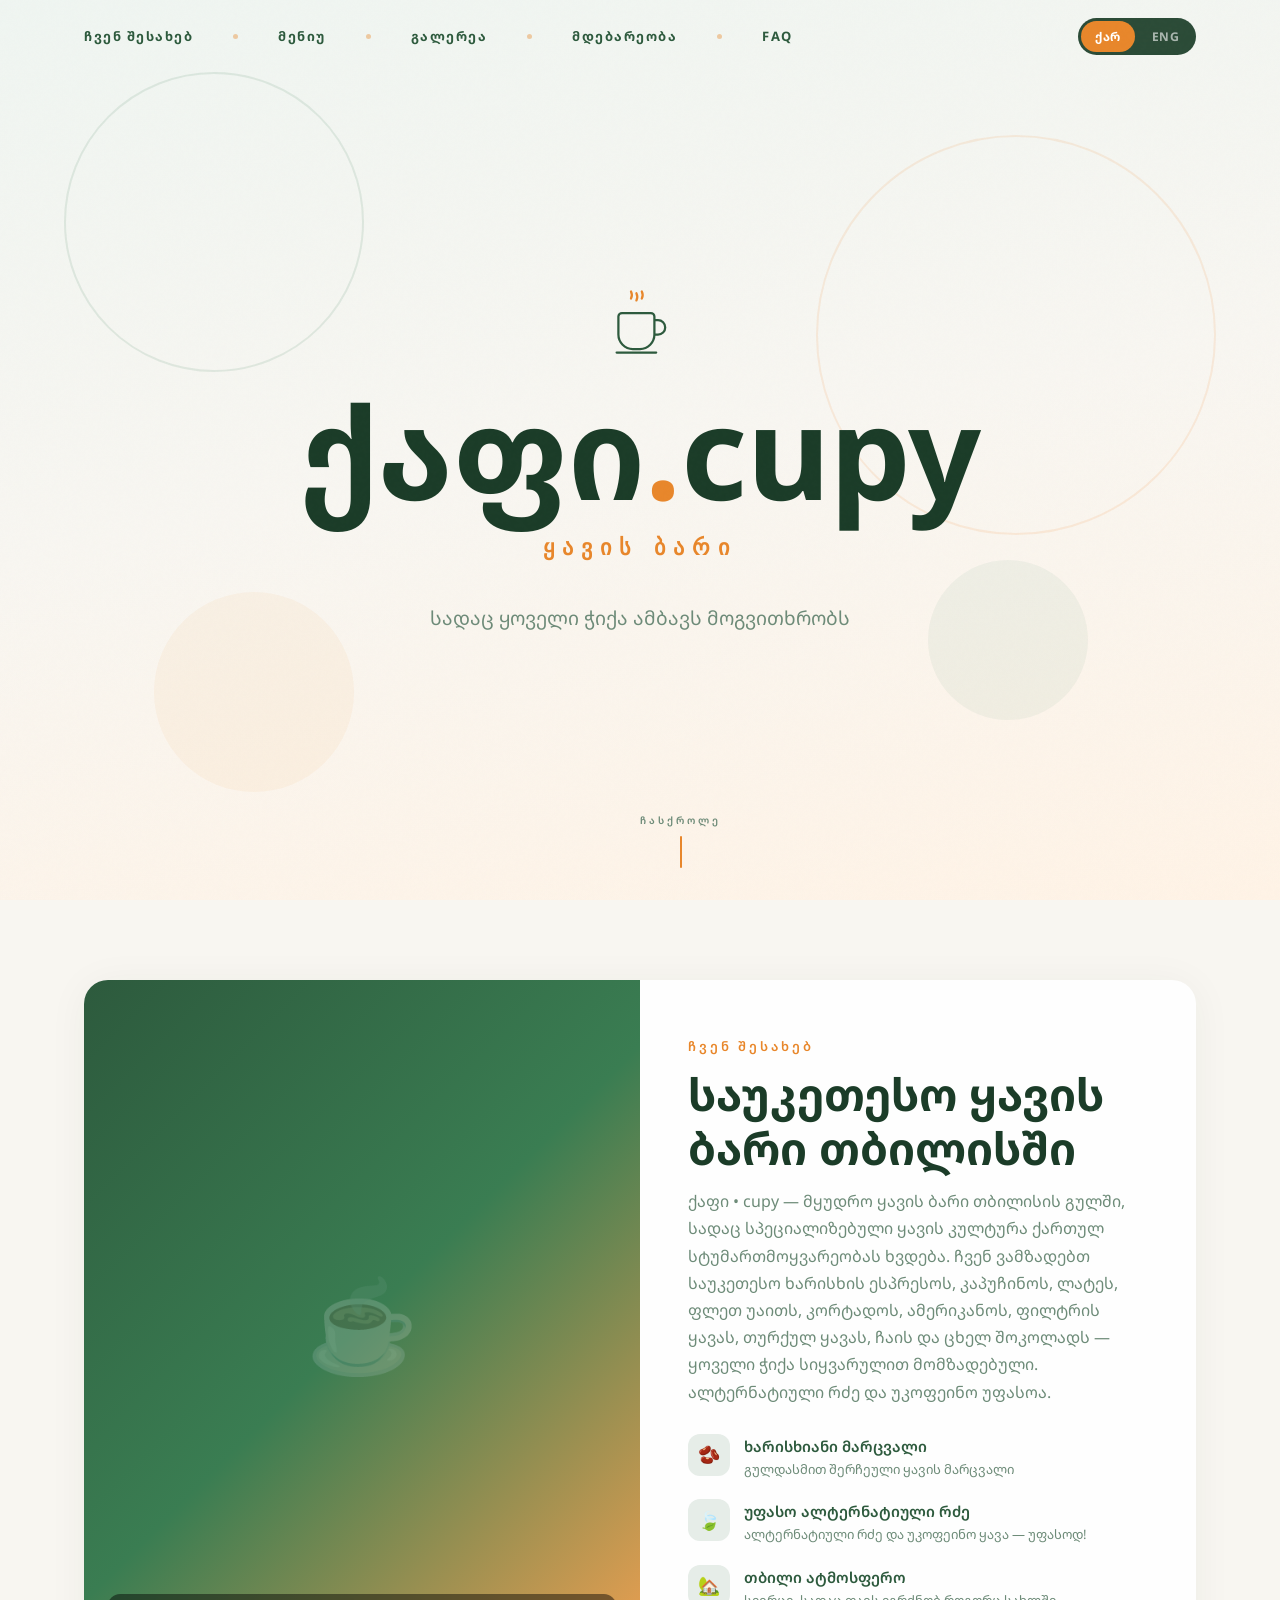
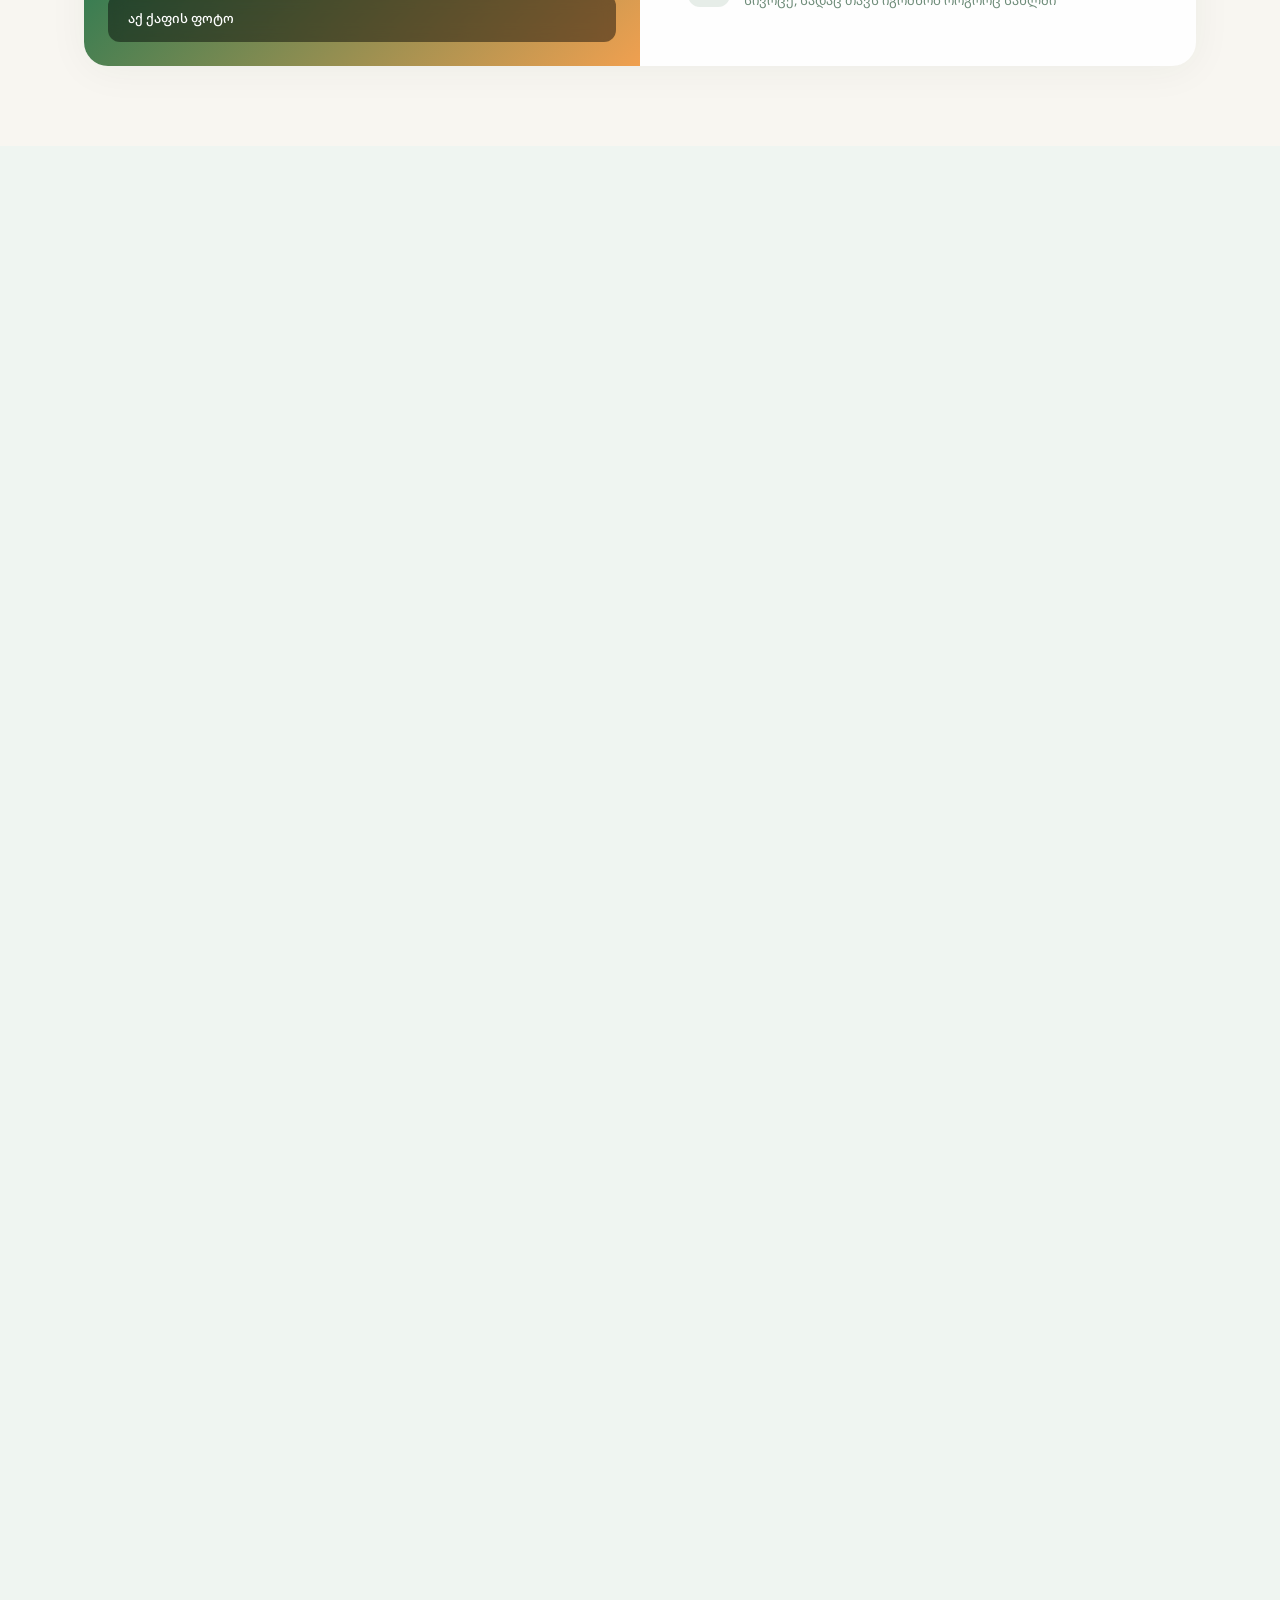
==== commit 1453588e: "Improve technical SEO and page performance signals. Removes inline styles, replaces map iframe with " ====
--- a/index.html
+++ b/index.html
@@ -6,8 +6,8 @@
   <meta http-equiv="X-UA-Compatible" content="IE=edge">
 
   <!-- SEO -->
-  <title>ქაფი • cupy | Coffee Bar თბილისი — საუკეთესო ყავა თბილისში | Best Coffee Shop Tbilisi</title>
-  <meta name="description" content="ქაფი • cupy — ყავის ბარი თბილისი. საუკეთესო კაპუჩინო, ლატე, ესპრესო, ამერიკანო, ფლეთ უაითი, კორტადო, ფილტრის ყავა, თურქული ყავა, ჩაი, ცხელი შოკოლადი. უფასო ალტერნატიული რძე. Best specialty coffee bar in Tbilisi, Georgia. Cozy cafe with free alternative milk.">
+  <title>ქაფი • cupy | ყავის ბარი თბილისი | Coffee Bar</title>
+  <meta name="description" content="ქაფი • cupy — ყავის ბარი თბილისში. ესპრესო, ლატე, კაპუჩინო, დესერტები, სენდვიჩები და კოქტეილები. Coffee bar in Tbilisi with free alternative milk.">
   <meta name="keywords" content="cupy, ქაფი, coffee bar, coffee bar Tbilisi, ყავის ბარი თბილისი, ყავა თბილისში, best coffee Tbilisi, საუკეთესო ყავა თბილისში, coffee shop Tbilisi, კაფე თბილისი, specialty coffee Tbilisi, სპეციალიზებული ყავა, cozy cafe Tbilisi, მყუდრო კაფე თბილისი, cappuccino Tbilisi, კაპუჩინო, latte, ლატე, espresso, ესპრესო, americano, ამერიკანო, flat white, ფლეთ უაითი, cortado, კორტადო, filter coffee, ფილტრის ყავა, Turkish coffee, თურქული ყავა, hot chocolate, ცხელი შოკოლადი, alternative milk, ალტერნატიული რძე, coffee Georgia, ყავის მაღაზია თბილისი, ყავის სახლი, espresso bar Tbilisi, cheap coffee Tbilisi, digital nomad cafe Tbilisi">
   <meta name="author" content="ქაფი • cupy | coffee bar">
   <meta name="robots" content="index, follow, max-image-preview:large, max-snippet:-1, max-video-preview:-1">
@@ -152,17 +152,19 @@
   <!-- Fonts -->
   <link rel="preconnect" href="https://fonts.googleapis.com">
   <link rel="preconnect" href="https://fonts.gstatic.com" crossorigin>
-  <link href="https://fonts.googleapis.com/css2?family=Nunito:wght@300;400;500;600;700;800&family=Noto+Sans+Georgian:wght@300;400;500;600;700;800;900&display=swap" rel="stylesheet">
+  <link href="https://fonts.googleapis.com/css2?family=Noto+Sans+Georgian:wght@400;600;700&display=swap" rel="stylesheet">
 
   <!-- Stylesheet -->
-  <link rel="stylesheet" href="css/style.css">
+  <link rel="preload" href="css/style.min.css" as="style">
+  <link rel="stylesheet" href="css/style.min.css" media="print" onload="this.media='all'">
+  <noscript><link rel="stylesheet" href="css/style.min.css"></noscript>
 </head>
 <body>
 
   <!-- Noscript SEO Fallback -->
   <noscript>
-    <div style="padding:40px;text-align:center;font-family:sans-serif">
-      <h1>ქაფი • cupy | Coffee Bar — თბილისი</h1>
+    <div class="noscript-fallback">
+      <h2>ქაფი • cupy | Coffee Bar — თბილისი</h2>
       <p>საუკეთესო ყავის ბარი თბილისში, საქართველო. Best specialty coffee bar in Tbilisi, Georgia.</p>
       <p>ამერიკანო 7₾ | ლატე 9₾ | კაპუჩინო 9₾ | ფლეთ უაითი 9₾ | ესპრესო 7₾ | ჩაი 4₾ | თურქული ყავა 4₾ | ცხელი შოკოლადი 9₾</p>
       <p>Americano 7₾ | Latte 9₾ | Cappuccino 9₾ | Flat White 9₾ | Espresso 7₾ | Tea 4₾ | Turkish Coffee 4₾ | Hot Chocolate 9₾</p>
@@ -212,7 +214,7 @@
       </svg>
     </div>
     <h1 class="hb"><span data-ka="ქაფი" data-en="cupy">ქაფი</span><span class="dot">.</span>cupy</h1>
-    <p class="hs">coffee bar</p>
+    <p class="hs" data-ka="ყავის ბარი" data-en="coffee bar">ყავის ბარი</p>
     <p class="ht" data-ka="სადაც ყოველი ჭიქა ამბავს მოგვითხრობს" data-en="where every cup tells a story">სადაც ყოველი ჭიქა ამბავს მოგვითხრობს</p>
     <div class="sh"><span data-ka="ჩასქროლე" data-en="scroll">ჩასქროლე</span><div class="shl"></div></div>
   </header>
@@ -298,7 +300,7 @@
       <div class="ib rv">
         <h3>🧊 <span data-ka="ცივი ICED" data-en="ICED Drinks">ცივი ICED</span></h3>
         <div class="bd">+2 ₾</div>
-        <p style="font-size:14px;opacity:.85" data-ka="ნებისმიერი სასმელი ცივად" data-en="Any drink served iced">ნებისმიერი სასმელი ცივად</p>
+        <p class="ib-note" data-ka="ნებისმიერი სასმელი ცივად" data-en="Any drink served iced">ნებისმიერი სასმელი ცივად</p>
       </div>
 
       <!-- DESSERTS -->
@@ -389,20 +391,25 @@
           </div>
         </div>
         <div class="lm rv">
-          <iframe src="https://www.google.com/maps/embed?pb=!1m18!1m12!1m3!1d2978.5!2d44.7902474!3d41.715437!2m3!1f0!2f0!3f0!3m2!1i1024!2i768!4f13.1!3m3!1m2!1s0x40440d0066edf5f9%3A0x7436993e9ae116d4!2z4YOl4YOQ4YOk4YOYIOKAoiBjdXB5IHwgY29mZmVlIGJhcg!5e0!3m2!1ska!2sge!4v1" loading="lazy" referrerpolicy="no-referrer-when-downgrade" title="cupy coffee bar on Google Maps"></iframe>
+          <a class="map-link" href="https://maps.google.com/?q=148%20Davit%20Guramishvili%20Ave%2C%20Tbilisi" target="_blank" rel="noopener noreferrer" aria-label="Open cupy location in Google Maps">
+            <div class="map-marker">📍</div>
+            <h3 data-ka="გახსენი რუკა" data-en="Open Map">გახსენი რუკა</h3>
+            <p data-ka="დავით გურამიშვილის გამზირი 148" data-en="148 Davit Guramishvili Ave">დავით გურამიშვილის გამზირი 148</p>
+            <span class="map-btn" data-ka="Google Maps-ში გახსნა" data-en="Open in Google Maps">Google Maps-ში გახსნა</span>
+          </a>
         </div>
       </div>
     </div>
   </section>
 
   <!-- ===== FAQ ===== -->
-  <section class="sp" id="faq" aria-label="FAQ" style="background:var(--w)">
+  <section class="sp faq-section" id="faq" aria-label="FAQ">
     <div class="ctn">
       <div class="mh rv">
         <p class="sl" data-ka="ხშირად დასმული კითხვები" data-en="FAQ">ხშირად დასმული კითხვები</p>
         <h2 class="st" data-ka="კითხვები ქაფი • cupy ყავის ბარის შესახებ" data-en="Questions About cupy Coffee Bar">კითხვები ქაფი • cupy ყავის ბარის შესახებ</h2>
       </div>
-      <div style="max-width:760px;margin:0 auto">
+      <div class="faq-wrap">
         <details class="faq-item rv" open>
           <summary data-ka="რა ტიპის ყავას ემზადება cupy-ში?" data-en="What types of coffee does cupy serve?">რა ტიპის ყავას ემზადება cupy-ში?</summary>
           <p data-ka="ქაფი • cupy-ში შეგიძლიათ დააგემოვნოთ: ამერიკანო, ლონგ ბლექი, ესპრესო, ფილტრის ყავა (7₾), ლატე, კაპუჩინო, ფლეთ უაითი, კორტადო (9₾), თურქული ყავა, ჩაი (4₾) და ცხელი შოკოლადი (9₾). ნებისმიერი სასმელი ცივად — +2₾." data-en="At cupy you can enjoy: Americano, Long Black, Espresso, Filter Coffee (7₾), Latte, Cappuccino, Flat White, Cortado (9₾), Turkish Coffee, Tea (4₾) and Hot Chocolate (9₾). Any drink iced — +2₾.">ქაფი • cupy-ში შეგიძლიათ დააგემოვნოთ: ამერიკანო, ლონგ ბლექი, ესპრესო, ფილტრის ყავა (7₾), ლატე, კაპუჩინო, ფლეთ უაითი, კორტადო (9₾), თურქული ყავა, ჩაი (4₾) და ცხელი შოკოლადი (9₾). ნებისმიერი სასმელი ცივად — +2₾.</p>
@@ -460,6 +467,6 @@
   </footer>
 
   <!-- JavaScript -->
-  <script src="js/script.js"></script>
+  <script src="js/script.min.js" defer></script>
 </body>
 </html>
--- a/css/style.min.css
+++ b/css/style.min.css
@@ -0,0 +1 @@
+:root{--gd:#1B3C28;--g:#2D5A3D;--gm:#3A7D52;--gl:#6BAF82;--gp:#E6EDE8;--gbg:#EFF5F1;--o:#E8872B;--ol:#F0A050;--og:#FFF3E6;--cr:#F8F6F1;--crl:#FDFCF9;--w:#FEFEFE;--t:#1E3328;--tm:#3D5C4A;--tl:#6D8B78;--bd:#D4DDD6}@font-face{font-family:'New Hero';src:url('../fonts/new-hero.woff2') format('woff2'),local('New Hero'),local('NewHero');font-weight:400 800;font-style:normal;font-display:swap}*,::after,::before{margin:0;padding:0;box-sizing:border-box}html{scroll-behavior:smooth;-webkit-text-size-adjust:100%}body{font-family:'New Hero',Nunito,'Noto Sans Georgian',sans-serif;background:var(--cr);color:var(--t);overflow-x:hidden;line-height:1.6;-webkit-font-smoothing:antialiased}img{max-width:100%;height:auto;display:block}a{text-decoration:none;color:inherit}button{font-family:inherit;cursor:pointer;border:none}.noscript-fallback{padding:40px;text-align:center;font-family:sans-serif}body::before{content:'';position:fixed;inset:0;pointer-events:none;z-index:9999;opacity:.015;background-image:url("data:image/svg+xml,%3Csvg viewBox='0 0 256 256' xmlns='http://www.w3.org/2000/svg'%3E%3Cfilter id='n'%3E%3CfeTurbulence type='fractalNoise' baseFrequency='0.85' numOctaves='4' stitchTiles='stitch'/%3E%3C/filter%3E%3Crect width='100%25' height='100%25' filter='url(%23n)'/%3E%3C/svg%3E")}@media (max-width:640px){body::before{display:none}}.ctn{max-width:1160px;margin:0 auto;padding:0 24px}.lang-toggle{display:flex;gap:3px;background:rgba(27,60,40,.92);backdrop-filter:blur(12px);border-radius:100px;padding:3px;margin-left:auto}.lang-btn{background:0 0;color:rgba(255,255,255,.6);font-family:'New Hero',Nunito,'Noto Sans Georgian',sans-serif;font-size:12px;font-weight:700;padding:7px 14px;border-radius:100px;transition:.3s;letter-spacing:.5px}.lang-btn.active{background:var(--o);color:#fff}.mob-btn{display:none;position:fixed;top:20px;left:20px;z-index:1001;width:44px;height:44px;background:rgba(27,60,40,.92);backdrop-filter:blur(12px);border-radius:12px;flex-direction:column;align-items:center;justify-content:center;gap:5px}.mob-btn span{display:block;width:20px;height:2px;background:#fff;border-radius:2px;transition:.3s}.mob-btn.open span:first-child{transform:rotate(45deg) translate(5px,5px)}.mob-btn.open span:nth-child(2){opacity:0}.mob-btn.open span:nth-child(3){transform:rotate(-45deg) translate(5px,-5px)}nav{position:fixed;top:0;left:0;width:100%;z-index:999;padding:18px 0;transition:.4s}nav.scrolled{background:rgba(248,246,241,.95);backdrop-filter:blur(14px);padding:12px 0;box-shadow:0 2px 24px rgba(27,60,40,.07)}nav.scrolled .lang-toggle{background:rgba(27,60,40,.12)}.nav-in{display:flex;justify-content:center;align-items:center;gap:40px}.nav-in a{font-size:13px;font-weight:700;letter-spacing:1.5px;text-transform:uppercase;color:var(--g);transition:.3s;position:relative}.nav-in a::after{content:'';position:absolute;bottom:-4px;left:0;width:0;height:2px;background:var(--o);border-radius:2px;transition:width .3s}.nav-in a:hover{color:var(--o)}.nav-in a:hover::after{width:100%}.ndot{width:5px;height:5px;border-radius:50%;background:var(--o);opacity:.4}.hero{min-height:100vh;display:flex;flex-direction:column;justify-content:center;align-items:center;text-align:center;position:relative;background:linear-gradient(170deg,var(--gbg) 0,var(--cr) 50%,var(--og) 100%);padding:80px 24px 60px;overflow:hidden}.hc{position:absolute;border-radius:50%;opacity:.12;animation:fl 10s ease-in-out infinite}.hc:first-child{width:300px;height:300px;border:2px solid var(--gm);top:8%;left:5%}.hc:nth-child(2){width:400px;height:400px;border:2px solid var(--o);top:15%;right:5%;animation-delay:-3s}.hc:nth-child(3){width:200px;height:200px;background:var(--o);bottom:12%;left:12%;animation-delay:-6s;opacity:.06}.hc:nth-child(4){width:160px;height:160px;background:var(--gm);bottom:20%;right:15%;animation-delay:-2s;opacity:.06}@keyframes fl{0%,100%{transform:translateY(0) scale(1)}50%{transform:translateY(-18px) scale(1.02)}}.hi{width:72px;height:72px;margin-bottom:28px;opacity:0;animation:fu .7s ease .2s forwards}.hb{font-family:'New Hero',Fredoka,'Noto Sans Georgian',sans-serif;font-size:clamp(3.5rem, 10vw, 8rem);font-weight:700;color:var(--gd);line-height:1;margin-bottom:6px;opacity:0;animation:fu .7s ease .35s forwards}.hb .dot{color:var(--o)}.hs{font-family:'New Hero',Fredoka,sans-serif;font-size:clamp(1rem, 2.5vw, 1.4rem);font-weight:600;color:var(--o);letter-spacing:8px;text-transform:uppercase;margin-bottom:36px;opacity:0;animation:fu .7s ease .5s forwards}html[lang=ka] .hb{margin-bottom:16px}.ht{font-family:'New Hero',Nunito,'Noto Sans Georgian',sans-serif;font-size:clamp(1rem, 2vw, 1.2rem);font-weight:400;color:var(--tl);max-width:420px;line-height:1.7;opacity:0;animation:fu .7s ease .65s forwards}.sh{position:absolute;bottom:32px;left:50%;transform:translateX(-50%);display:flex;flex-direction:column;align-items:center;gap:8px;opacity:0;animation:fu .7s ease 1s forwards}.sh span{font-size:10px;letter-spacing:3px;text-transform:uppercase;color:var(--tl);font-weight:600}.shl{width:2px;height:32px;background:var(--o);border-radius:2px;animation:pu 2s ease-in-out infinite}@keyframes pu{0%,100%{transform:scaleY(1);opacity:1}50%{transform:scaleY(.4);opacity:.3}}@keyframes fu{from{opacity:0;transform:translateY(24px)}to{opacity:1;transform:translateY(0)}}.sp{padding:80px 0}.sl{font-family:'New Hero',Fredoka,'Noto Sans Georgian',sans-serif;font-size:13px;font-weight:600;letter-spacing:3px;text-transform:uppercase;color:var(--o);margin-bottom:10px}.st{font-family:'New Hero',Fredoka,'Noto Sans Georgian',sans-serif;font-size:clamp(1.8rem, 4vw, 2.8rem);font-weight:700;color:var(--gd);margin-bottom:14px;line-height:1.2}.sd{font-size:1rem;color:var(--tl);line-height:1.7;max-width:520px}.aw{background:var(--w);border-radius:24px;overflow:hidden;display:grid;grid-template-columns:1fr 1fr;box-shadow:0 4px 40px rgba(27,60,40,.05)}.ai{background:linear-gradient(135deg,var(--g) 0,var(--gm) 50%,var(--ol) 100%);position:relative;min-height:400px;display:flex;align-items:flex-end;padding:24px}.ai::before{content:'☕';position:absolute;top:50%;left:50%;transform:translate(-50%,-50%);font-size:90px;opacity:.2}.ail{background:rgba(0,0,0,.45);backdrop-filter:blur(8px);color:#fff;padding:14px 20px;border-radius:12px;font-size:13px;font-weight:500;width:100%}.ac{padding:56px 48px;display:flex;flex-direction:column;justify-content:center}.avs{display:flex;flex-direction:column;gap:20px;margin-top:28px}.av{display:flex;gap:14px;align-items:flex-start}.avi{width:42px;height:42px;min-width:42px;border-radius:12px;background:var(--gp);display:flex;align-items:center;justify-content:center;font-size:18px}.av h4{font-family:'New Hero',Fredoka,'Noto Sans Georgian',sans-serif;font-size:15px;font-weight:600;color:var(--g);margin-bottom:2px}.av p{font-size:13px;color:var(--tl);line-height:1.5}.ms{background:var(--gbg)}.mh{text-align:center;margin-bottom:48px}.mh .sd{margin:0 auto}.mg{background:var(--w);border-radius:20px;padding:32px;margin-bottom:20px;box-shadow:0 2px 20px rgba(27,60,40,.04)}.mgt{font-family:'New Hero',Fredoka,'Noto Sans Georgian',sans-serif;font-size:1.1rem;font-weight:700;color:var(--g);margin-bottom:20px;display:flex;align-items:center;gap:10px}.mgt .ic{font-size:22px}.mis{display:grid;grid-template-columns:1fr 1fr;gap:12px}.mi{display:flex;justify-content:space-between;align-items:flex-start;padding:16px 20px;border-radius:14px;background:var(--gbg);transition:.3s;gap:12px}.mi:hover{background:var(--og);transform:translateY(-1px)}.mi h3{font-family:'New Hero',Fredoka,'Noto Sans Georgian',sans-serif;font-size:.95rem;font-weight:600;color:var(--gd);margin-bottom:2px}.mi p{font-size:12px;color:var(--tl);font-weight:500}html[lang=en] .menu-item-alt{display:none}.mp{font-family:'New Hero',Fredoka,sans-serif;font-size:1.15rem;font-weight:700;color:var(--o);white-space:nowrap}.mex{display:grid;grid-template-columns:repeat(4,1fr);gap:12px;margin-top:12px}.me{background:var(--w);border:2px dashed var(--bd);border-radius:14px;padding:14px 16px;text-align:center;transition:.3s}.me:hover{border-color:var(--o)}.mei{font-size:20px;margin-bottom:6px}.me h4{font-family:'New Hero',Fredoka,'Noto Sans Georgian',sans-serif;font-size:12px;font-weight:600;color:var(--tm);margin-bottom:2px}.me .pr{font-family:'New Hero',Fredoka,sans-serif;font-size:14px;font-weight:700;color:var(--o)}.me .fr{color:var(--gm)}.ib{background:linear-gradient(135deg,var(--g) 0,var(--gm) 100%);border-radius:16px;padding:24px 32px;margin-top:20px;margin-bottom:20px;display:flex;align-items:center;justify-content:center;gap:16px;color:#fff;flex-wrap:wrap}.ib h3{font-family:'New Hero',Fredoka,'Noto Sans Georgian',sans-serif;font-size:1.3rem;font-weight:700}.ib .bd{background:var(--o);padding:6px 16px;border-radius:100px;font-family:'New Hero',Fredoka,sans-serif;font-weight:700;font-size:1rem}.ib-note{font-size:14px;opacity:.85}.gs{background:var(--gd);padding:80px 0}.gs .sl{color:var(--ol);text-align:center}.gs .st{color:#fff;text-align:center;margin-bottom:40px}.gg{display:grid;grid-template-columns:repeat(4,1fr);grid-template-rows:repeat(2,200px);gap:12px}.gi{border-radius:14px;overflow:hidden;background:linear-gradient(135deg,rgba(45,90,61,.8),rgba(232,135,43,.3));cursor:pointer;transition:transform .4s}.gi:hover{transform:scale(1.03)}.gi:first-child{grid-column:span 2;grid-row:span 2}.gph{width:100%;height:100%;display:flex;flex-direction:column;align-items:center;justify-content:center;color:rgba(255,255,255,.5);font-size:13px;font-weight:600;gap:8px}.gph svg{width:28px;height:28px;opacity:.4}.lg{display:grid;grid-template-columns:1fr 1fr;gap:48px;align-items:start}.ld{display:flex;flex-direction:column;gap:24px;margin-top:32px}.li{display:flex;gap:14px;align-items:flex-start}.lic{width:44px;height:44px;min-width:44px;border-radius:12px;background:var(--gp);display:flex;align-items:center;justify-content:center}.lic svg{width:20px;height:20px;stroke:var(--g);fill:none;stroke-width:1.8;stroke-linecap:round}.li h4{font-family:'New Hero',Fredoka,'Noto Sans Georgian',sans-serif;font-size:14px;font-weight:600;color:var(--g);margin-bottom:2px}.li p{font-size:14px;color:var(--tl)}.lm{width:100%;aspect-ratio:1;border-radius:20px;overflow:hidden;background:var(--gp)}.map-link{width:100%;height:100%;display:flex;flex-direction:column;align-items:center;justify-content:center;text-align:center;padding:28px;gap:10px;background:linear-gradient(135deg,rgba(45,90,61,.14),rgba(232,135,43,.1))}.map-marker{font-size:34px}.map-link h3{font-family:'New Hero',Fredoka,'Noto Sans Georgian',sans-serif;font-size:1.3rem;color:var(--gd)}.map-link p{font-size:14px;color:var(--tm)}.map-btn{margin-top:4px;display:inline-flex;align-items:center;justify-content:center;padding:10px 18px;border-radius:999px;background:var(--g);color:#fff;font-size:13px;font-weight:700}.faq-item{background:var(--gbg);border-radius:14px;padding:20px 24px;margin-bottom:12px;cursor:pointer}.faq-item summary{font-family:'New Hero',Fredoka,'Noto Sans Georgian',sans-serif;font-weight:600;font-size:1rem;color:var(--gd);list-style:none;display:flex;justify-content:space-between;align-items:center}.faq-item p{margin-top:12px;font-size:14px;color:var(--tl);line-height:1.7}.faq-section{background:var(--w)}.faq-wrap{max-width:760px;margin:0 auto}.sc{background:linear-gradient(135deg,var(--o) 0,#d47520 100%);padding:48px 24px;text-align:center}.sc p{font-family:'New Hero',Fredoka,'Noto Sans Georgian',sans-serif;font-size:clamp(1.2rem, 3vw, 1.7rem);font-weight:700;color:#fff;margin-bottom:20px}.sls{display:flex;justify-content:center;gap:12px}.sla{width:48px;height:48px;border-radius:50%;background:rgba(255,255,255,.18);display:flex;align-items:center;justify-content:center;transition:.3s}.sla:hover{background:rgba(255,255,255,.35);transform:translateY(-3px)}.sla svg{width:20px;height:20px;fill:#fff}footer{background:var(--gd);padding:40px 24px;text-align:center}.footer-seo{max-width:700px;margin:0 auto 32px;text-align:center;padding:0 24px}.footer-seo p{font-size:13px;color:var(--gl);line-height:1.8;margin-bottom:12px}.fb{font-family:'New Hero',Fredoka,'Noto Sans Georgian',sans-serif;font-size:1.5rem;font-weight:700;color:#fff;margin-bottom:4px}.fb .dot{color:var(--o)}.fsb{font-family:'New Hero',Fredoka,sans-serif;font-size:12px;color:var(--gl);letter-spacing:3px;font-weight:600;margin-bottom:16px}.fl{width:36px;height:2px;background:var(--o);margin:0 auto 16px;border-radius:2px}.fc{font-size:12px;color:var(--tl)}.rv{opacity:0;transform:translateY(28px);transition:.7s cubic-bezier(.22, .61, .36, 1)}.rv.vis{opacity:1;transform:translateY(0)}#about,#faq,#gallery,#location,#menu,.sc,footer{content-visibility:auto;contain-intrinsic-size:1px 900px}@media (max-width:960px){.aw{grid-template-columns:1fr}.ai{min-height:280px}.ac{padding:40px 32px}.mis{grid-template-columns:1fr}.mex{grid-template-columns:repeat(2,1fr)}.gg{grid-template-columns:repeat(2,1fr);grid-template-rows:180px 180px 180px}.gi:first-child{grid-column:span 2;grid-row:span 1}.lg{grid-template-columns:1fr}.lm{aspect-ratio:16/10}}@media (max-width:640px){.ctn{padding:0 16px}.sp{padding:56px 0}.nav-in{display:none}.mob-btn{display:flex;width:48px;height:48px;top:max(14px,env(safe-area-inset-top));left:14px}.nav-in.open{display:flex;flex-direction:column;position:fixed;top:0;left:0;width:100%;height:100vh;background:rgba(27,60,40,.97);backdrop-filter:blur(20px);justify-content:flex-start;align-items:center;gap:20px;overflow-y:auto;padding:96px 22px 32px;z-index:1000}.nav-in.open a{color:#fff;font-size:17px;letter-spacing:2px;padding:10px 0;width:100%;text-align:center}.nav-in.open a:hover{color:var(--o)}.nav-in.open .ndot{background:var(--o);opacity:.6}.nav-in.open .lang-toggle{margin-left:0;margin-top:14px;background:rgba(255,255,255,.12)}.lang-btn{min-height:40px;padding:10px 14px}.hero{min-height:100svh;padding:100px 16px 56px}.hb{font-size:clamp(2.7rem, 15vw, 4.2rem);line-height:.95}.hs{letter-spacing:3px;margin-bottom:22px}.ht{font-size:.98rem;max-width:33ch}.sh{display:none}.ac{padding:32px 20px}.mg{padding:18px 14px;border-radius:16px}.mgt{margin-bottom:14px;font-size:1rem}.mi{padding:14px;border-radius:12px}.mi h3{font-size:.96rem}.mi p{font-size:12px}.mp{font-size:1rem}.mex{grid-template-columns:1fr 1fr}.me{padding:12px 10px}.ib{flex-direction:column;gap:8px;padding:16px 14px;text-align:center;margin-top:16px;margin-bottom:16px}.ib h3{font-size:1.1rem}.ib .bd{font-size:.95rem}.faq-item{padding:16px}.faq-item summary{font-size:.95rem}.faq-item p{font-size:13px}.ld{gap:18px;margin-top:24px}.li p{font-size:13px;line-height:1.6}.sc{padding:38px 16px}.footer-seo{padding:0 8px}.gg{grid-template-columns:1fr;grid-template-rows:repeat(5,160px)}.gi:first-child{grid-column:span 1}}@media (max-width:380px){.ctn{padding:0 14px}.hb{font-size:3rem}.hs{letter-spacing:4px;font-size:.9rem}.mg{padding:14px 12px}.mi{padding:12px}.mgt{font-size:.95rem}.mex{grid-template-columns:1fr}}@media (hover:none){.gi:hover,.mi:hover,.sla:hover{transform:none}.mi:hover{background:var(--gbg)}.sla:hover{background:rgba(255,255,255,.18)}}@media (prefers-reduced-motion:reduce){*,::after,::before{animation:none!important;transition:none!important;scroll-behavior:auto!important}}
--- a/css/style.min.css
+++ b/css/style.min.css
@@ -0,0 +1 @@
+:root{--gd:#1B3C28;--g:#2D5A3D;--gm:#3A7D52;--gl:#6BAF82;--gp:#E6EDE8;--gbg:#EFF5F1;--o:#E8872B;--ol:#F0A050;--og:#FFF3E6;--cr:#F8F6F1;--crl:#FDFCF9;--w:#FEFEFE;--t:#1E3328;--tm:#3D5C4A;--tl:#6D8B78;--bd:#D4DDD6}@font-face{font-family:'New Hero';src:url('../fonts/new-hero.woff2') format('woff2'),local('New Hero'),local('NewHero');font-weight:400 800;font-style:normal;font-display:swap}*,::after,::before{margin:0;padding:0;box-sizing:border-box}html{scroll-behavior:smooth;-webkit-text-size-adjust:100%}body{font-family:'New Hero',Nunito,'Noto Sans Georgian',sans-serif;background:var(--cr);color:var(--t);overflow-x:hidden;line-height:1.6;-webkit-font-smoothing:antialiased}img{max-width:100%;height:auto;display:block}a{text-decoration:none;color:inherit}button{font-family:inherit;cursor:pointer;border:none}.noscript-fallback{padding:40px;text-align:center;font-family:sans-serif}body::before{content:'';position:fixed;inset:0;pointer-events:none;z-index:9999;opacity:.015;background-image:url("data:image/svg+xml,%3Csvg viewBox='0 0 256 256' xmlns='http://www.w3.org/2000/svg'%3E%3Cfilter id='n'%3E%3CfeTurbulence type='fractalNoise' baseFrequency='0.85' numOctaves='4' stitchTiles='stitch'/%3E%3C/filter%3E%3Crect width='100%25' height='100%25' filter='url(%23n)'/%3E%3C/svg%3E")}@media (max-width:640px){body::before{display:none}}.ctn{max-width:1160px;margin:0 auto;padding:0 24px}.lang-toggle{display:flex;gap:3px;background:rgba(27,60,40,.92);backdrop-filter:blur(12px);border-radius:100px;padding:3px;margin-left:auto}.lang-btn{background:0 0;color:rgba(255,255,255,.6);font-family:'New Hero',Nunito,'Noto Sans Georgian',sans-serif;font-size:12px;font-weight:700;padding:7px 14px;border-radius:100px;transition:.3s;letter-spacing:.5px}.lang-btn.active{background:var(--o);color:#fff}.mob-btn{display:none;position:fixed;top:20px;left:20px;z-index:1001;width:44px;height:44px;background:rgba(27,60,40,.92);backdrop-filter:blur(12px);border-radius:12px;flex-direction:column;align-items:center;justify-content:center;gap:5px}.mob-btn span{display:block;width:20px;height:2px;background:#fff;border-radius:2px;transition:.3s}.mob-btn.open span:first-child{transform:rotate(45deg) translate(5px,5px)}.mob-btn.open span:nth-child(2){opacity:0}.mob-btn.open span:nth-child(3){transform:rotate(-45deg) translate(5px,-5px)}nav{position:fixed;top:0;left:0;width:100%;z-index:999;padding:18px 0;transition:.4s}nav.scrolled{background:rgba(248,246,241,.95);backdrop-filter:blur(14px);padding:12px 0;box-shadow:0 2px 24px rgba(27,60,40,.07)}nav.scrolled .lang-toggle{background:rgba(27,60,40,.12)}.nav-in{display:flex;justify-content:center;align-items:center;gap:40px}.nav-in a{font-size:13px;font-weight:700;letter-spacing:1.5px;text-transform:uppercase;color:var(--g);transition:.3s;position:relative}.nav-in a::after{content:'';position:absolute;bottom:-4px;left:0;width:0;height:2px;background:var(--o);border-radius:2px;transition:width .3s}.nav-in a:hover{color:var(--o)}.nav-in a:hover::after{width:100%}.ndot{width:5px;height:5px;border-radius:50%;background:var(--o);opacity:.4}.hero{min-height:100vh;display:flex;flex-direction:column;justify-content:center;align-items:center;text-align:center;position:relative;background:linear-gradient(170deg,var(--gbg) 0,var(--cr) 50%,var(--og) 100%);padding:80px 24px 60px;overflow:hidden}.hc{position:absolute;border-radius:50%;opacity:.12;animation:fl 10s ease-in-out infinite}.hc:first-child{width:300px;height:300px;border:2px solid var(--gm);top:8%;left:5%}.hc:nth-child(2){width:400px;height:400px;border:2px solid var(--o);top:15%;right:5%;animation-delay:-3s}.hc:nth-child(3){width:200px;height:200px;background:var(--o);bottom:12%;left:12%;animation-delay:-6s;opacity:.06}.hc:nth-child(4){width:160px;height:160px;background:var(--gm);bottom:20%;right:15%;animation-delay:-2s;opacity:.06}@keyframes fl{0%,100%{transform:translateY(0) scale(1)}50%{transform:translateY(-18px) scale(1.02)}}.hi{width:72px;height:72px;margin-bottom:28px;opacity:0;animation:fu .7s ease .2s forwards}.hb{font-family:'New Hero',Fredoka,'Noto Sans Georgian',sans-serif;font-size:clamp(3.5rem, 10vw, 8rem);font-weight:700;color:var(--gd);line-height:1;margin-bottom:6px;opacity:0;animation:fu .7s ease .35s forwards}.hb .dot{color:var(--o)}.hs{font-family:'New Hero',Fredoka,sans-serif;font-size:clamp(1rem, 2.5vw, 1.4rem);font-weight:600;color:var(--o);letter-spacing:8px;text-transform:uppercase;margin-bottom:36px;opacity:0;animation:fu .7s ease .5s forwards}html[lang=ka] .hb{margin-bottom:16px}.ht{font-family:'New Hero',Nunito,'Noto Sans Georgian',sans-serif;font-size:clamp(1rem, 2vw, 1.2rem);font-weight:400;color:var(--tl);max-width:420px;line-height:1.7;opacity:0;animation:fu .7s ease .65s forwards}.sh{position:absolute;bottom:32px;left:50%;transform:translateX(-50%);display:flex;flex-direction:column;align-items:center;gap:8px;opacity:0;animation:fu .7s ease 1s forwards}.sh span{font-size:10px;letter-spacing:3px;text-transform:uppercase;color:var(--tl);font-weight:600}.shl{width:2px;height:32px;background:var(--o);border-radius:2px;animation:pu 2s ease-in-out infinite}@keyframes pu{0%,100%{transform:scaleY(1);opacity:1}50%{transform:scaleY(.4);opacity:.3}}@keyframes fu{from{opacity:0;transform:translateY(24px)}to{opacity:1;transform:translateY(0)}}.sp{padding:80px 0}.sl{font-family:'New Hero',Fredoka,'Noto Sans Georgian',sans-serif;font-size:13px;font-weight:600;letter-spacing:3px;text-transform:uppercase;color:var(--o);margin-bottom:10px}.st{font-family:'New Hero',Fredoka,'Noto Sans Georgian',sans-serif;font-size:clamp(1.8rem, 4vw, 2.8rem);font-weight:700;color:var(--gd);margin-bottom:14px;line-height:1.2}.sd{font-size:1rem;color:var(--tl);line-height:1.7;max-width:520px}.aw{background:var(--w);border-radius:24px;overflow:hidden;display:grid;grid-template-columns:1fr 1fr;box-shadow:0 4px 40px rgba(27,60,40,.05)}.ai{background:linear-gradient(135deg,var(--g) 0,var(--gm) 50%,var(--ol) 100%);position:relative;min-height:400px;display:flex;align-items:flex-end;padding:24px}.ai::before{content:'☕';position:absolute;top:50%;left:50%;transform:translate(-50%,-50%);font-size:90px;opacity:.2}.ail{background:rgba(0,0,0,.45);backdrop-filter:blur(8px);color:#fff;padding:14px 20px;border-radius:12px;font-size:13px;font-weight:500;width:100%}.ac{padding:56px 48px;display:flex;flex-direction:column;justify-content:center}.avs{display:flex;flex-direction:column;gap:20px;margin-top:28px}.av{display:flex;gap:14px;align-items:flex-start}.avi{width:42px;height:42px;min-width:42px;border-radius:12px;background:var(--gp);display:flex;align-items:center;justify-content:center;font-size:18px}.av h4{font-family:'New Hero',Fredoka,'Noto Sans Georgian',sans-serif;font-size:15px;font-weight:600;color:var(--g);margin-bottom:2px}.av p{font-size:13px;color:var(--tl);line-height:1.5}.ms{background:var(--gbg)}.mh{text-align:center;margin-bottom:48px}.mh .sd{margin:0 auto}.mg{background:var(--w);border-radius:20px;padding:32px;margin-bottom:20px;box-shadow:0 2px 20px rgba(27,60,40,.04)}.mgt{font-family:'New Hero',Fredoka,'Noto Sans Georgian',sans-serif;font-size:1.1rem;font-weight:700;color:var(--g);margin-bottom:20px;display:flex;align-items:center;gap:10px}.mgt .ic{font-size:22px}.mis{display:grid;grid-template-columns:1fr 1fr;gap:12px}.mi{display:flex;justify-content:space-between;align-items:flex-start;padding:16px 20px;border-radius:14px;background:var(--gbg);transition:.3s;gap:12px}.mi:hover{background:var(--og);transform:translateY(-1px)}.mi h3{font-family:'New Hero',Fredoka,'Noto Sans Georgian',sans-serif;font-size:.95rem;font-weight:600;color:var(--gd);margin-bottom:2px}.mi p{font-size:12px;color:var(--tl);font-weight:500}html[lang=en] .menu-item-alt{display:none}.mp{font-family:'New Hero',Fredoka,sans-serif;font-size:1.15rem;font-weight:700;color:var(--o);white-space:nowrap}.mex{display:grid;grid-template-columns:repeat(4,1fr);gap:12px;margin-top:12px}.me{background:var(--w);border:2px dashed var(--bd);border-radius:14px;padding:14px 16px;text-align:center;transition:.3s}.me:hover{border-color:var(--o)}.mei{font-size:20px;margin-bottom:6px}.me h4{font-family:'New Hero',Fredoka,'Noto Sans Georgian',sans-serif;font-size:12px;font-weight:600;color:var(--tm);margin-bottom:2px}.me .pr{font-family:'New Hero',Fredoka,sans-serif;font-size:14px;font-weight:700;color:var(--o)}.me .fr{color:var(--gm)}.ib{background:linear-gradient(135deg,var(--g) 0,var(--gm) 100%);border-radius:16px;padding:24px 32px;margin-top:20px;margin-bottom:20px;display:flex;align-items:center;justify-content:center;gap:16px;color:#fff;flex-wrap:wrap}.ib h3{font-family:'New Hero',Fredoka,'Noto Sans Georgian',sans-serif;font-size:1.3rem;font-weight:700}.ib .bd{background:var(--o);padding:6px 16px;border-radius:100px;font-family:'New Hero',Fredoka,sans-serif;font-weight:700;font-size:1rem}.ib-note{font-size:14px;opacity:.85}.gs{background:var(--gd);padding:80px 0}.gs .sl{color:var(--ol);text-align:center}.gs .st{color:#fff;text-align:center;margin-bottom:40px}.gg{display:grid;grid-template-columns:repeat(4,1fr);grid-template-rows:repeat(2,200px);gap:12px}.gi{border-radius:14px;overflow:hidden;background:linear-gradient(135deg,rgba(45,90,61,.8),rgba(232,135,43,.3));cursor:pointer;transition:transform .4s}.gi:hover{transform:scale(1.03)}.gi:first-child{grid-column:span 2;grid-row:span 2}.gph{width:100%;height:100%;display:flex;flex-direction:column;align-items:center;justify-content:center;color:rgba(255,255,255,.5);font-size:13px;font-weight:600;gap:8px}.gph svg{width:28px;height:28px;opacity:.4}.lg{display:grid;grid-template-columns:1fr 1fr;gap:48px;align-items:start}.ld{display:flex;flex-direction:column;gap:24px;margin-top:32px}.li{display:flex;gap:14px;align-items:flex-start}.lic{width:44px;height:44px;min-width:44px;border-radius:12px;background:var(--gp);display:flex;align-items:center;justify-content:center}.lic svg{width:20px;height:20px;stroke:var(--g);fill:none;stroke-width:1.8;stroke-linecap:round}.li h4{font-family:'New Hero',Fredoka,'Noto Sans Georgian',sans-serif;font-size:14px;font-weight:600;color:var(--g);margin-bottom:2px}.li p{font-size:14px;color:var(--tl)}.lm{width:100%;aspect-ratio:1;border-radius:20px;overflow:hidden;background:var(--gp)}.map-link{width:100%;height:100%;display:flex;flex-direction:column;align-items:center;justify-content:center;text-align:center;padding:28px;gap:10px;background:linear-gradient(135deg,rgba(45,90,61,.14),rgba(232,135,43,.1))}.map-marker{font-size:34px}.map-link h3{font-family:'New Hero',Fredoka,'Noto Sans Georgian',sans-serif;font-size:1.3rem;color:var(--gd)}.map-link p{font-size:14px;color:var(--tm)}.map-btn{margin-top:4px;display:inline-flex;align-items:center;justify-content:center;padding:10px 18px;border-radius:999px;background:var(--g);color:#fff;font-size:13px;font-weight:700}.faq-item{background:var(--gbg);border-radius:14px;padding:20px 24px;margin-bottom:12px;cursor:pointer}.faq-item summary{font-family:'New Hero',Fredoka,'Noto Sans Georgian',sans-serif;font-weight:600;font-size:1rem;color:var(--gd);list-style:none;display:flex;justify-content:space-between;align-items:center}.faq-item p{margin-top:12px;font-size:14px;color:var(--tl);line-height:1.7}.faq-section{background:var(--w)}.faq-wrap{max-width:760px;margin:0 auto}.sc{background:linear-gradient(135deg,var(--o) 0,#d47520 100%);padding:48px 24px;text-align:center}.sc p{font-family:'New Hero',Fredoka,'Noto Sans Georgian',sans-serif;font-size:clamp(1.2rem, 3vw, 1.7rem);font-weight:700;color:#fff;margin-bottom:20px}.sls{display:flex;justify-content:center;gap:12px}.sla{width:48px;height:48px;border-radius:50%;background:rgba(255,255,255,.18);display:flex;align-items:center;justify-content:center;transition:.3s}.sla:hover{background:rgba(255,255,255,.35);transform:translateY(-3px)}.sla svg{width:20px;height:20px;fill:#fff}footer{background:var(--gd);padding:40px 24px;text-align:center}.footer-seo{max-width:700px;margin:0 auto 32px;text-align:center;padding:0 24px}.footer-seo p{font-size:13px;color:var(--gl);line-height:1.8;margin-bottom:12px}.fb{font-family:'New Hero',Fredoka,'Noto Sans Georgian',sans-serif;font-size:1.5rem;font-weight:700;color:#fff;margin-bottom:4px}.fb .dot{color:var(--o)}.fsb{font-family:'New Hero',Fredoka,sans-serif;font-size:12px;color:var(--gl);letter-spacing:3px;font-weight:600;margin-bottom:16px}.fl{width:36px;height:2px;background:var(--o);margin:0 auto 16px;border-radius:2px}.fc{font-size:12px;color:var(--tl)}.rv{opacity:0;transform:translateY(28px);transition:.7s cubic-bezier(.22, .61, .36, 1)}.rv.vis{opacity:1;transform:translateY(0)}#about,#faq,#gallery,#location,#menu,.sc,footer{content-visibility:auto;contain-intrinsic-size:1px 900px}@media (max-width:960px){.aw{grid-template-columns:1fr}.ai{min-height:280px}.ac{padding:40px 32px}.mis{grid-template-columns:1fr}.mex{grid-template-columns:repeat(2,1fr)}.gg{grid-template-columns:repeat(2,1fr);grid-template-rows:180px 180px 180px}.gi:first-child{grid-column:span 2;grid-row:span 1}.lg{grid-template-columns:1fr}.lm{aspect-ratio:16/10}}@media (max-width:640px){.ctn{padding:0 16px}.sp{padding:56px 0}.nav-in{display:none}.mob-btn{display:flex;width:48px;height:48px;top:max(14px,env(safe-area-inset-top));left:14px}.nav-in.open{display:flex;flex-direction:column;position:fixed;top:0;left:0;width:100%;height:100vh;background:rgba(27,60,40,.97);backdrop-filter:blur(20px);justify-content:flex-start;align-items:center;gap:20px;overflow-y:auto;padding:96px 22px 32px;z-index:1000}.nav-in.open a{color:#fff;font-size:17px;letter-spacing:2px;padding:10px 0;width:100%;text-align:center}.nav-in.open a:hover{color:var(--o)}.nav-in.open .ndot{background:var(--o);opacity:.6}.nav-in.open .lang-toggle{margin-left:0;margin-top:14px;background:rgba(255,255,255,.12)}.lang-btn{min-height:40px;padding:10px 14px}.hero{min-height:100svh;padding:100px 16px 56px}.hb{font-size:clamp(2.7rem, 15vw, 4.2rem);line-height:.95}.hs{letter-spacing:3px;margin-bottom:22px}.ht{font-size:.98rem;max-width:33ch}.sh{display:none}.ac{padding:32px 20px}.mg{padding:18px 14px;border-radius:16px}.mgt{margin-bottom:14px;font-size:1rem}.mi{padding:14px;border-radius:12px}.mi h3{font-size:.96rem}.mi p{font-size:12px}.mp{font-size:1rem}.mex{grid-template-columns:1fr 1fr}.me{padding:12px 10px}.ib{flex-direction:column;gap:8px;padding:16px 14px;text-align:center;margin-top:16px;margin-bottom:16px}.ib h3{font-size:1.1rem}.ib .bd{font-size:.95rem}.faq-item{padding:16px}.faq-item summary{font-size:.95rem}.faq-item p{font-size:13px}.ld{gap:18px;margin-top:24px}.li p{font-size:13px;line-height:1.6}.sc{padding:38px 16px}.footer-seo{padding:0 8px}.gg{grid-template-columns:1fr;grid-template-rows:repeat(5,160px)}.gi:first-child{grid-column:span 1}}@media (max-width:380px){.ctn{padding:0 14px}.hb{font-size:3rem}.hs{letter-spacing:4px;font-size:.9rem}.mg{padding:14px 12px}.mi{padding:12px}.mgt{font-size:.95rem}.mex{grid-template-columns:1fr}}@media (hover:none){.gi:hover,.mi:hover,.sla:hover{transform:none}.mi:hover{background:var(--gbg)}.sla:hover{background:rgba(255,255,255,.18)}}@media (prefers-reduced-motion:reduce){*,::after,::before{animation:none!important;transition:none!important;scroll-behavior:auto!important}}
--- a/css/style.min.css
+++ b/css/style.min.css
@@ -0,0 +1 @@
+:root{--gd:#1B3C28;--g:#2D5A3D;--gm:#3A7D52;--gl:#6BAF82;--gp:#E6EDE8;--gbg:#EFF5F1;--o:#E8872B;--ol:#F0A050;--og:#FFF3E6;--cr:#F8F6F1;--crl:#FDFCF9;--w:#FEFEFE;--t:#1E3328;--tm:#3D5C4A;--tl:#6D8B78;--bd:#D4DDD6}@font-face{font-family:'New Hero';src:url('../fonts/new-hero.woff2') format('woff2'),local('New Hero'),local('NewHero');font-weight:400 800;font-style:normal;font-display:swap}*,::after,::before{margin:0;padding:0;box-sizing:border-box}html{scroll-behavior:smooth;-webkit-text-size-adjust:100%}body{font-family:'New Hero',Nunito,'Noto Sans Georgian',sans-serif;background:var(--cr);color:var(--t);overflow-x:hidden;line-height:1.6;-webkit-font-smoothing:antialiased}img{max-width:100%;height:auto;display:block}a{text-decoration:none;color:inherit}button{font-family:inherit;cursor:pointer;border:none}.noscript-fallback{padding:40px;text-align:center;font-family:sans-serif}body::before{content:'';position:fixed;inset:0;pointer-events:none;z-index:9999;opacity:.015;background-image:url("data:image/svg+xml,%3Csvg viewBox='0 0 256 256' xmlns='http://www.w3.org/2000/svg'%3E%3Cfilter id='n'%3E%3CfeTurbulence type='fractalNoise' baseFrequency='0.85' numOctaves='4' stitchTiles='stitch'/%3E%3C/filter%3E%3Crect width='100%25' height='100%25' filter='url(%23n)'/%3E%3C/svg%3E")}@media (max-width:640px){body::before{display:none}}.ctn{max-width:1160px;margin:0 auto;padding:0 24px}.lang-toggle{display:flex;gap:3px;background:rgba(27,60,40,.92);backdrop-filter:blur(12px);border-radius:100px;padding:3px;margin-left:auto}.lang-btn{background:0 0;color:rgba(255,255,255,.6);font-family:'New Hero',Nunito,'Noto Sans Georgian',sans-serif;font-size:12px;font-weight:700;padding:7px 14px;border-radius:100px;transition:.3s;letter-spacing:.5px}.lang-btn.active{background:var(--o);color:#fff}.mob-btn{display:none;position:fixed;top:20px;left:20px;z-index:1001;width:44px;height:44px;background:rgba(27,60,40,.92);backdrop-filter:blur(12px);border-radius:12px;flex-direction:column;align-items:center;justify-content:center;gap:5px}.mob-btn span{display:block;width:20px;height:2px;background:#fff;border-radius:2px;transition:.3s}.mob-btn.open span:first-child{transform:rotate(45deg) translate(5px,5px)}.mob-btn.open span:nth-child(2){opacity:0}.mob-btn.open span:nth-child(3){transform:rotate(-45deg) translate(5px,-5px)}nav{position:fixed;top:0;left:0;width:100%;z-index:999;padding:18px 0;transition:.4s}nav.scrolled{background:rgba(248,246,241,.95);backdrop-filter:blur(14px);padding:12px 0;box-shadow:0 2px 24px rgba(27,60,40,.07)}nav.scrolled .lang-toggle{background:rgba(27,60,40,.12)}.nav-in{display:flex;justify-content:center;align-items:center;gap:40px}.nav-in a{font-size:13px;font-weight:700;letter-spacing:1.5px;text-transform:uppercase;color:var(--g);transition:.3s;position:relative}.nav-in a::after{content:'';position:absolute;bottom:-4px;left:0;width:0;height:2px;background:var(--o);border-radius:2px;transition:width .3s}.nav-in a:hover{color:var(--o)}.nav-in a:hover::after{width:100%}.ndot{width:5px;height:5px;border-radius:50%;background:var(--o);opacity:.4}.hero{min-height:100vh;display:flex;flex-direction:column;justify-content:center;align-items:center;text-align:center;position:relative;background:linear-gradient(170deg,var(--gbg) 0,var(--cr) 50%,var(--og) 100%);padding:80px 24px 60px;overflow:hidden}.hc{position:absolute;border-radius:50%;opacity:.12;animation:fl 10s ease-in-out infinite}.hc:first-child{width:300px;height:300px;border:2px solid var(--gm);top:8%;left:5%}.hc:nth-child(2){width:400px;height:400px;border:2px solid var(--o);top:15%;right:5%;animation-delay:-3s}.hc:nth-child(3){width:200px;height:200px;background:var(--o);bottom:12%;left:12%;animation-delay:-6s;opacity:.06}.hc:nth-child(4){width:160px;height:160px;background:var(--gm);bottom:20%;right:15%;animation-delay:-2s;opacity:.06}@keyframes fl{0%,100%{transform:translateY(0) scale(1)}50%{transform:translateY(-18px) scale(1.02)}}.hi{width:72px;height:72px;margin-bottom:28px;opacity:0;animation:fu .7s ease .2s forwards}.hb{font-family:'New Hero',Fredoka,'Noto Sans Georgian',sans-serif;font-size:clamp(3.5rem, 10vw, 8rem);font-weight:700;color:var(--gd);line-height:1;margin-bottom:6px;opacity:0;animation:fu .7s ease .35s forwards}.hb .dot{color:var(--o)}.hs{font-family:'New Hero',Fredoka,sans-serif;font-size:clamp(1rem, 2.5vw, 1.4rem);font-weight:600;color:var(--o);letter-spacing:8px;text-transform:uppercase;margin-bottom:36px;opacity:0;animation:fu .7s ease .5s forwards}html[lang=ka] .hb{margin-bottom:16px}.ht{font-family:'New Hero',Nunito,'Noto Sans Georgian',sans-serif;font-size:clamp(1rem, 2vw, 1.2rem);font-weight:400;color:var(--tl);max-width:420px;line-height:1.7;opacity:0;animation:fu .7s ease .65s forwards}.sh{position:absolute;bottom:32px;left:50%;transform:translateX(-50%);display:flex;flex-direction:column;align-items:center;gap:8px;opacity:0;animation:fu .7s ease 1s forwards}.sh span{font-size:10px;letter-spacing:3px;text-transform:uppercase;color:var(--tl);font-weight:600}.shl{width:2px;height:32px;background:var(--o);border-radius:2px;animation:pu 2s ease-in-out infinite}@keyframes pu{0%,100%{transform:scaleY(1);opacity:1}50%{transform:scaleY(.4);opacity:.3}}@keyframes fu{from{opacity:0;transform:translateY(24px)}to{opacity:1;transform:translateY(0)}}.sp{padding:80px 0}.sl{font-family:'New Hero',Fredoka,'Noto Sans Georgian',sans-serif;font-size:13px;font-weight:600;letter-spacing:3px;text-transform:uppercase;color:var(--o);margin-bottom:10px}.st{font-family:'New Hero',Fredoka,'Noto Sans Georgian',sans-serif;font-size:clamp(1.8rem, 4vw, 2.8rem);font-weight:700;color:var(--gd);margin-bottom:14px;line-height:1.2}.sd{font-size:1rem;color:var(--tl);line-height:1.7;max-width:520px}.aw{background:var(--w);border-radius:24px;overflow:hidden;display:grid;grid-template-columns:1fr 1fr;box-shadow:0 4px 40px rgba(27,60,40,.05)}.ai{background:linear-gradient(135deg,var(--g) 0,var(--gm) 50%,var(--ol) 100%);position:relative;min-height:400px;display:flex;align-items:flex-end;padding:24px}.ai::before{content:'☕';position:absolute;top:50%;left:50%;transform:translate(-50%,-50%);font-size:90px;opacity:.2}.ail{background:rgba(0,0,0,.45);backdrop-filter:blur(8px);color:#fff;padding:14px 20px;border-radius:12px;font-size:13px;font-weight:500;width:100%}.ac{padding:56px 48px;display:flex;flex-direction:column;justify-content:center}.avs{display:flex;flex-direction:column;gap:20px;margin-top:28px}.av{display:flex;gap:14px;align-items:flex-start}.avi{width:42px;height:42px;min-width:42px;border-radius:12px;background:var(--gp);display:flex;align-items:center;justify-content:center;font-size:18px}.av h4{font-family:'New Hero',Fredoka,'Noto Sans Georgian',sans-serif;font-size:15px;font-weight:600;color:var(--g);margin-bottom:2px}.av p{font-size:13px;color:var(--tl);line-height:1.5}.ms{background:var(--gbg)}.mh{text-align:center;margin-bottom:48px}.mh .sd{margin:0 auto}.mg{background:var(--w);border-radius:20px;padding:32px;margin-bottom:20px;box-shadow:0 2px 20px rgba(27,60,40,.04)}.mgt{font-family:'New Hero',Fredoka,'Noto Sans Georgian',sans-serif;font-size:1.1rem;font-weight:700;color:var(--g);margin-bottom:20px;display:flex;align-items:center;gap:10px}.mgt .ic{font-size:22px}.mis{display:grid;grid-template-columns:1fr 1fr;gap:12px}.mi{display:flex;justify-content:space-between;align-items:flex-start;padding:16px 20px;border-radius:14px;background:var(--gbg);transition:.3s;gap:12px}.mi:hover{background:var(--og);transform:translateY(-1px)}.mi h3{font-family:'New Hero',Fredoka,'Noto Sans Georgian',sans-serif;font-size:.95rem;font-weight:600;color:var(--gd);margin-bottom:2px}.mi p{font-size:12px;color:var(--tl);font-weight:500}html[lang=en] .menu-item-alt{display:none}.mp{font-family:'New Hero',Fredoka,sans-serif;font-size:1.15rem;font-weight:700;color:var(--o);white-space:nowrap}.mex{display:grid;grid-template-columns:repeat(4,1fr);gap:12px;margin-top:12px}.me{background:var(--w);border:2px dashed var(--bd);border-radius:14px;padding:14px 16px;text-align:center;transition:.3s}.me:hover{border-color:var(--o)}.mei{font-size:20px;margin-bottom:6px}.me h4{font-family:'New Hero',Fredoka,'Noto Sans Georgian',sans-serif;font-size:12px;font-weight:600;color:var(--tm);margin-bottom:2px}.me .pr{font-family:'New Hero',Fredoka,sans-serif;font-size:14px;font-weight:700;color:var(--o)}.me .fr{color:var(--gm)}.ib{background:linear-gradient(135deg,var(--g) 0,var(--gm) 100%);border-radius:16px;padding:24px 32px;margin-top:20px;margin-bottom:20px;display:flex;align-items:center;justify-content:center;gap:16px;color:#fff;flex-wrap:wrap}.ib h3{font-family:'New Hero',Fredoka,'Noto Sans Georgian',sans-serif;font-size:1.3rem;font-weight:700}.ib .bd{background:var(--o);padding:6px 16px;border-radius:100px;font-family:'New Hero',Fredoka,sans-serif;font-weight:700;font-size:1rem}.ib-note{font-size:14px;opacity:.85}.gs{background:var(--gd);padding:80px 0}.gs .sl{color:var(--ol);text-align:center}.gs .st{color:#fff;text-align:center;margin-bottom:40px}.gg{display:grid;grid-template-columns:repeat(4,1fr);grid-template-rows:repeat(2,200px);gap:12px}.gi{border-radius:14px;overflow:hidden;background:linear-gradient(135deg,rgba(45,90,61,.8),rgba(232,135,43,.3));cursor:pointer;transition:transform .4s}.gi:hover{transform:scale(1.03)}.gi:first-child{grid-column:span 2;grid-row:span 2}.gph{width:100%;height:100%;display:flex;flex-direction:column;align-items:center;justify-content:center;color:rgba(255,255,255,.5);font-size:13px;font-weight:600;gap:8px}.gph svg{width:28px;height:28px;opacity:.4}.lg{display:grid;grid-template-columns:1fr 1fr;gap:48px;align-items:start}.ld{display:flex;flex-direction:column;gap:24px;margin-top:32px}.li{display:flex;gap:14px;align-items:flex-start}.lic{width:44px;height:44px;min-width:44px;border-radius:12px;background:var(--gp);display:flex;align-items:center;justify-content:center}.lic svg{width:20px;height:20px;stroke:var(--g);fill:none;stroke-width:1.8;stroke-linecap:round}.li h4{font-family:'New Hero',Fredoka,'Noto Sans Georgian',sans-serif;font-size:14px;font-weight:600;color:var(--g);margin-bottom:2px}.li p{font-size:14px;color:var(--tl)}.lm{width:100%;aspect-ratio:1;border-radius:20px;overflow:hidden;background:var(--gp)}.map-link{width:100%;height:100%;display:flex;flex-direction:column;align-items:center;justify-content:center;text-align:center;padding:28px;gap:10px;background:linear-gradient(135deg,rgba(45,90,61,.14),rgba(232,135,43,.1))}.map-marker{font-size:34px}.map-link h3{font-family:'New Hero',Fredoka,'Noto Sans Georgian',sans-serif;font-size:1.3rem;color:var(--gd)}.map-link p{font-size:14px;color:var(--tm)}.map-btn{margin-top:4px;display:inline-flex;align-items:center;justify-content:center;padding:10px 18px;border-radius:999px;background:var(--g);color:#fff;font-size:13px;font-weight:700}.faq-item{background:var(--gbg);border-radius:14px;padding:20px 24px;margin-bottom:12px;cursor:pointer}.faq-item summary{font-family:'New Hero',Fredoka,'Noto Sans Georgian',sans-serif;font-weight:600;font-size:1rem;color:var(--gd);list-style:none;display:flex;justify-content:space-between;align-items:center}.faq-item p{margin-top:12px;font-size:14px;color:var(--tl);line-height:1.7}.faq-section{background:var(--w)}.faq-wrap{max-width:760px;margin:0 auto}.sc{background:linear-gradient(135deg,var(--o) 0,#d47520 100%);padding:48px 24px;text-align:center}.sc p{font-family:'New Hero',Fredoka,'Noto Sans Georgian',sans-serif;font-size:clamp(1.2rem, 3vw, 1.7rem);font-weight:700;color:#fff;margin-bottom:20px}.sls{display:flex;justify-content:center;gap:12px}.sla{width:48px;height:48px;border-radius:50%;background:rgba(255,255,255,.18);display:flex;align-items:center;justify-content:center;transition:.3s}.sla:hover{background:rgba(255,255,255,.35);transform:translateY(-3px)}.sla svg{width:20px;height:20px;fill:#fff}footer{background:var(--gd);padding:40px 24px;text-align:center}.footer-seo{max-width:700px;margin:0 auto 32px;text-align:center;padding:0 24px}.footer-seo p{font-size:13px;color:var(--gl);line-height:1.8;margin-bottom:12px}.fb{font-family:'New Hero',Fredoka,'Noto Sans Georgian',sans-serif;font-size:1.5rem;font-weight:700;color:#fff;margin-bottom:4px}.fb .dot{color:var(--o)}.fsb{font-family:'New Hero',Fredoka,sans-serif;font-size:12px;color:var(--gl);letter-spacing:3px;font-weight:600;margin-bottom:16px}.fl{width:36px;height:2px;background:var(--o);margin:0 auto 16px;border-radius:2px}.fc{font-size:12px;color:var(--tl)}.rv{opacity:0;transform:translateY(28px);transition:.7s cubic-bezier(.22, .61, .36, 1)}.rv.vis{opacity:1;transform:translateY(0)}#about,#faq,#gallery,#location,#menu,.sc,footer{content-visibility:auto;contain-intrinsic-size:1px 900px}@media (max-width:960px){.aw{grid-template-columns:1fr}.ai{min-height:280px}.ac{padding:40px 32px}.mis{grid-template-columns:1fr}.mex{grid-template-columns:repeat(2,1fr)}.gg{grid-template-columns:repeat(2,1fr);grid-template-rows:180px 180px 180px}.gi:first-child{grid-column:span 2;grid-row:span 1}.lg{grid-template-columns:1fr}.lm{aspect-ratio:16/10}}@media (max-width:640px){.ctn{padding:0 16px}.sp{padding:56px 0}.nav-in{display:none}.mob-btn{display:flex;width:48px;height:48px;top:max(14px,env(safe-area-inset-top));left:14px}.nav-in.open{display:flex;flex-direction:column;position:fixed;top:0;left:0;width:100%;height:100vh;background:rgba(27,60,40,.97);backdrop-filter:blur(20px);justify-content:flex-start;align-items:center;gap:20px;overflow-y:auto;padding:96px 22px 32px;z-index:1000}.nav-in.open a{color:#fff;font-size:17px;letter-spacing:2px;padding:10px 0;width:100%;text-align:center}.nav-in.open a:hover{color:var(--o)}.nav-in.open .ndot{background:var(--o);opacity:.6}.nav-in.open .lang-toggle{margin-left:0;margin-top:14px;background:rgba(255,255,255,.12)}.lang-btn{min-height:40px;padding:10px 14px}.hero{min-height:100svh;padding:100px 16px 56px}.hb{font-size:clamp(2.7rem, 15vw, 4.2rem);line-height:.95}.hs{letter-spacing:3px;margin-bottom:22px}.ht{font-size:.98rem;max-width:33ch}.sh{display:none}.ac{padding:32px 20px}.mg{padding:18px 14px;border-radius:16px}.mgt{margin-bottom:14px;font-size:1rem}.mi{padding:14px;border-radius:12px}.mi h3{font-size:.96rem}.mi p{font-size:12px}.mp{font-size:1rem}.mex{grid-template-columns:1fr 1fr}.me{padding:12px 10px}.ib{flex-direction:column;gap:8px;padding:16px 14px;text-align:center;margin-top:16px;margin-bottom:16px}.ib h3{font-size:1.1rem}.ib .bd{font-size:.95rem}.faq-item{padding:16px}.faq-item summary{font-size:.95rem}.faq-item p{font-size:13px}.ld{gap:18px;margin-top:24px}.li p{font-size:13px;line-height:1.6}.sc{padding:38px 16px}.footer-seo{padding:0 8px}.gg{grid-template-columns:1fr;grid-template-rows:repeat(5,160px)}.gi:first-child{grid-column:span 1}}@media (max-width:380px){.ctn{padding:0 14px}.hb{font-size:3rem}.hs{letter-spacing:4px;font-size:.9rem}.mg{padding:14px 12px}.mi{padding:12px}.mgt{font-size:.95rem}.mex{grid-template-columns:1fr}}@media (hover:none){.gi:hover,.mi:hover,.sla:hover{transform:none}.mi:hover{background:var(--gbg)}.sla:hover{background:rgba(255,255,255,.18)}}@media (prefers-reduced-motion:reduce){*,::after,::before{animation:none!important;transition:none!important;scroll-behavior:auto!important}}
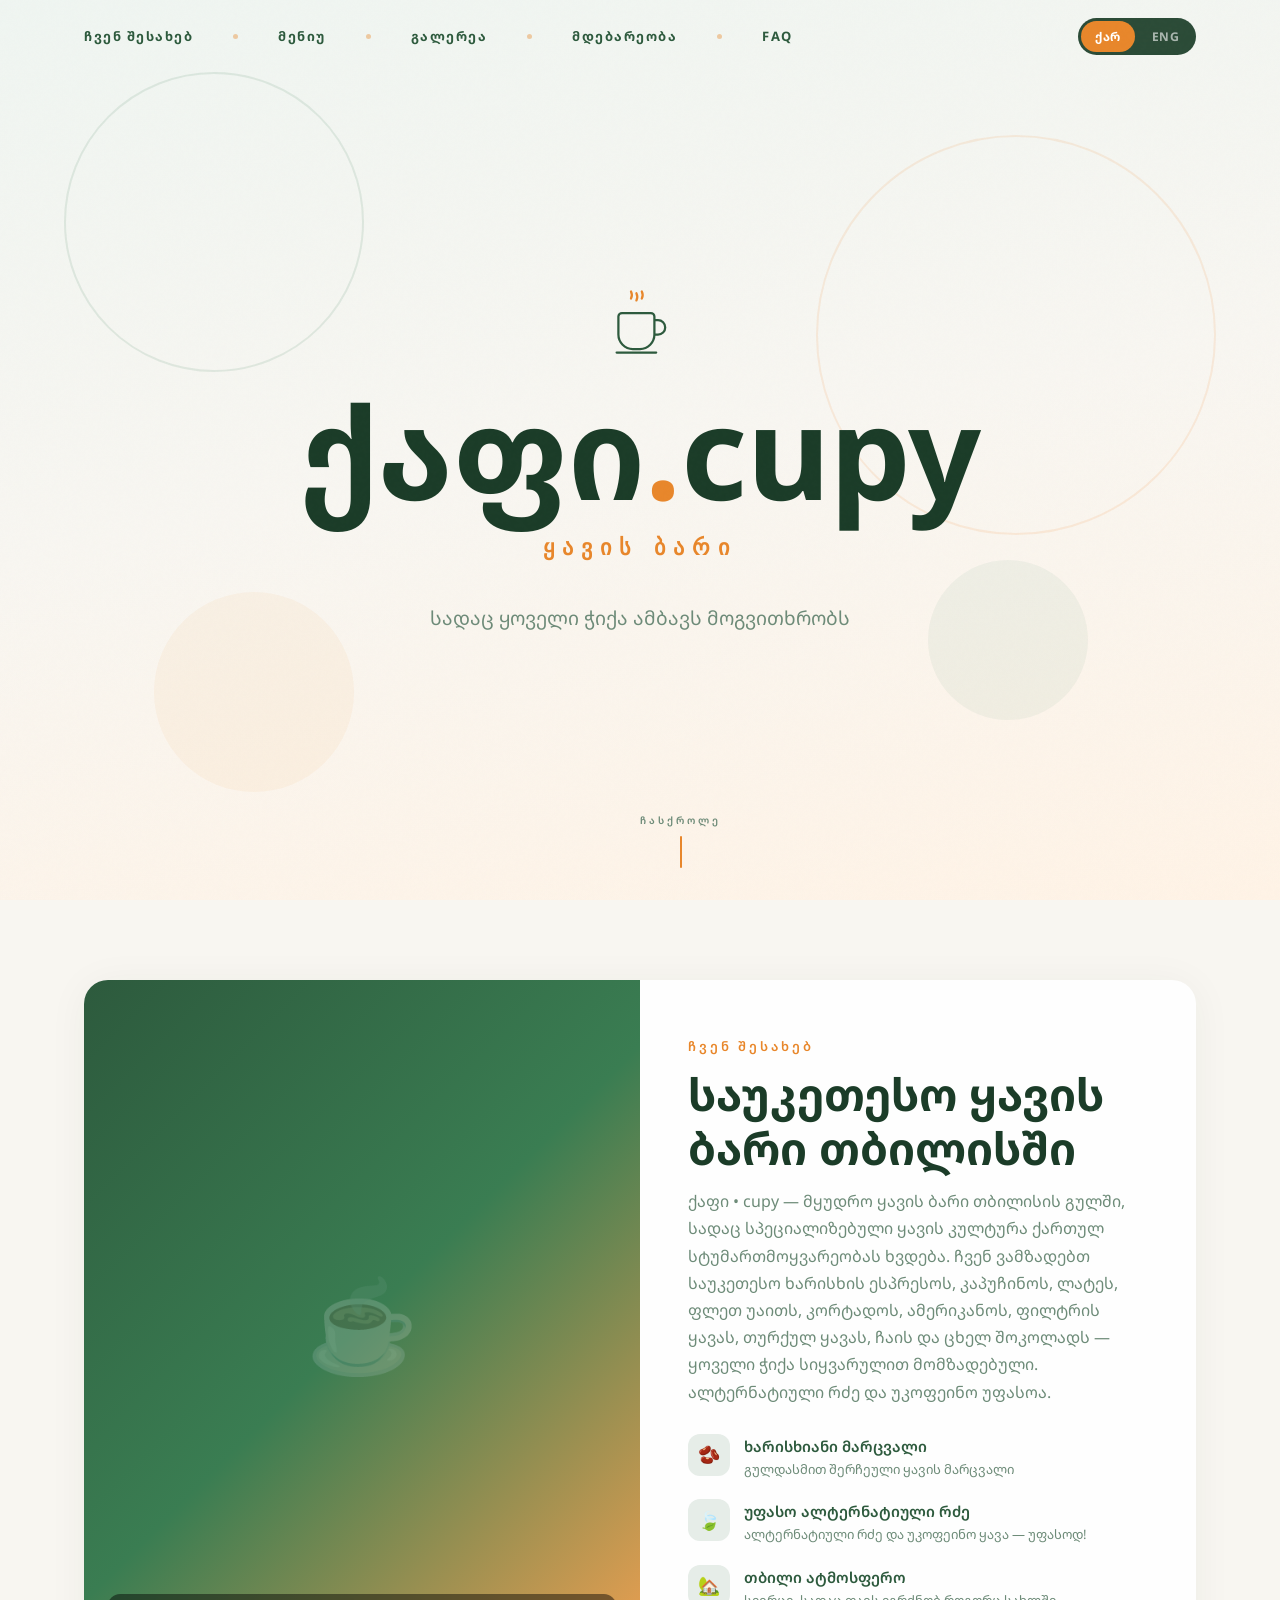
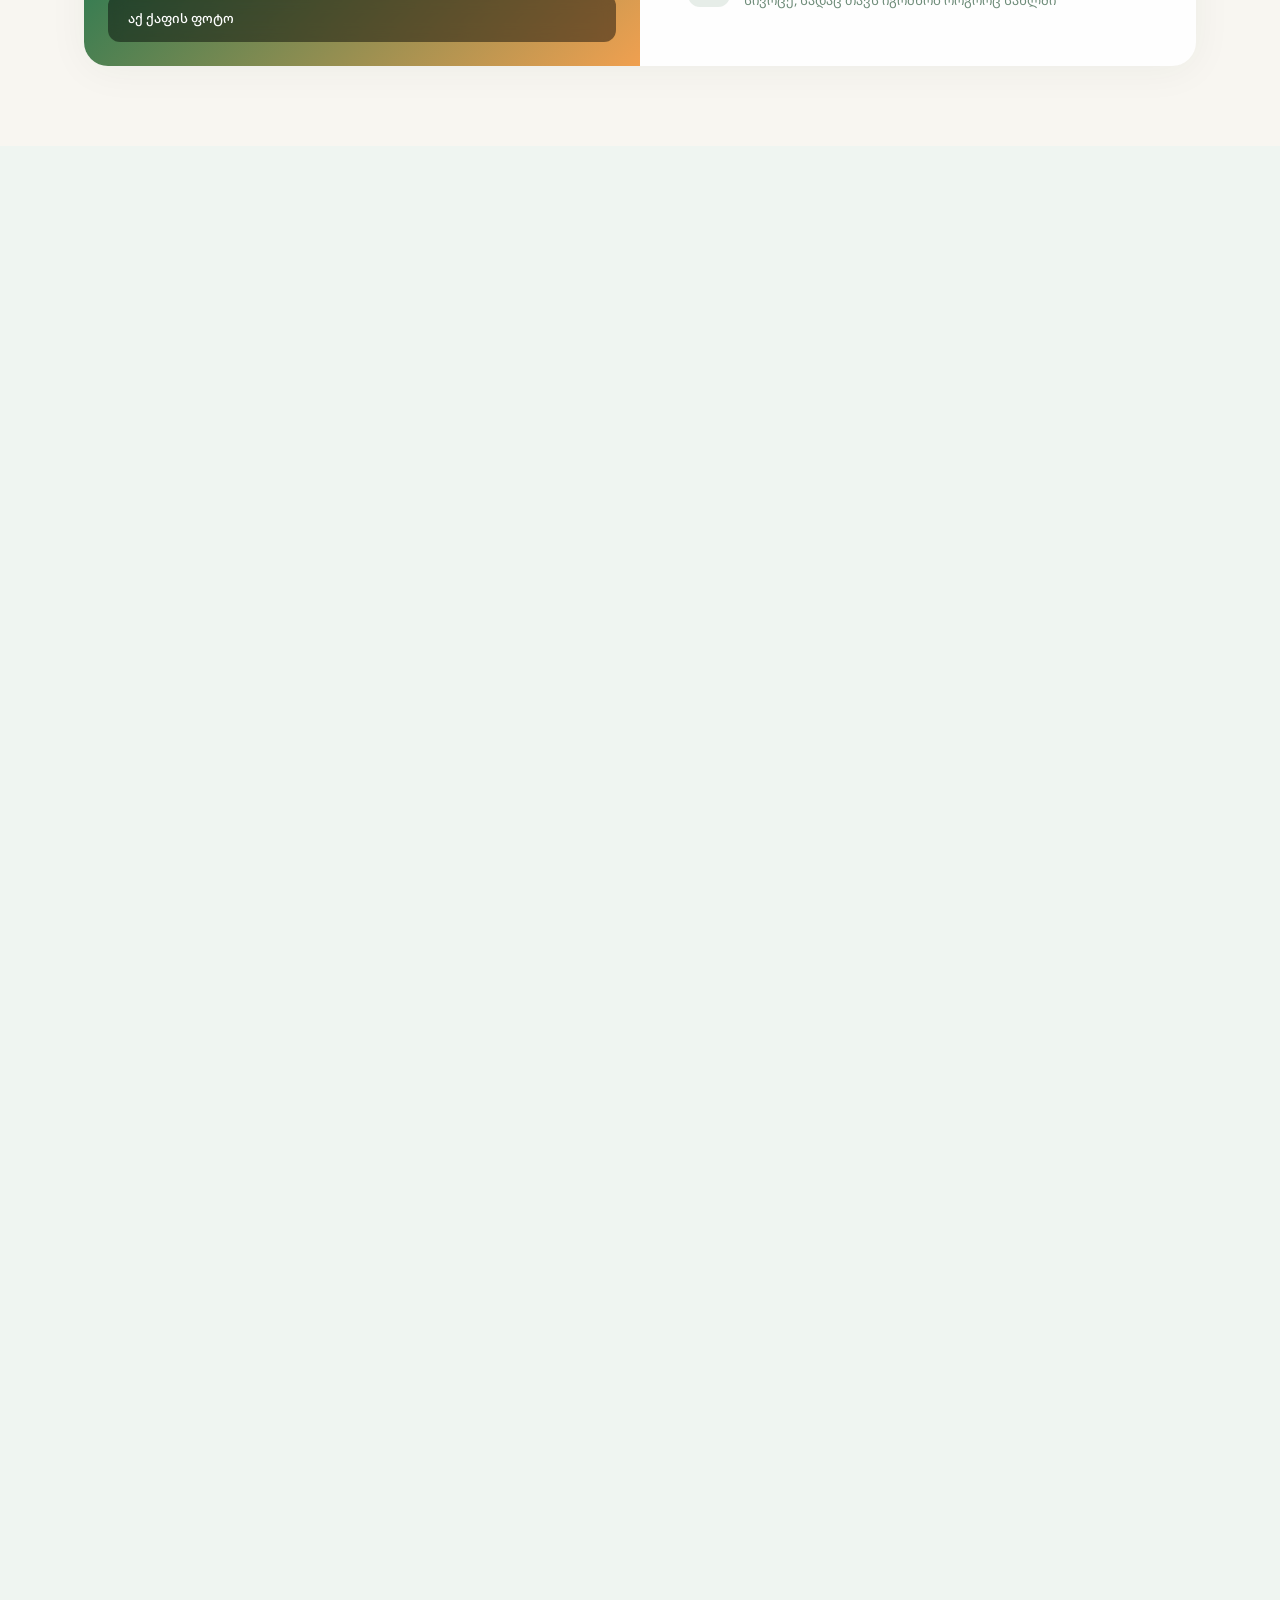
==== commit 768603ef: "links" ====
--- a/index.html
+++ b/index.html
@@ -258,29 +258,24 @@
     </div>
   </section>
 
-  <!-- ===== MENU ===== -->
+  <!-- ===== MENU (TEASER) ===== -->
   <section id="menu" class="ms sp" aria-label="Menu">
     <div class="ctn">
       <div class="mh rv">
         <p class="sl" data-ka="მენიუ" data-en="Menu">მენიუ</p>
-        <h2 class="st" data-ka="ჩვენი მენიუ — ყავა, ჩაი, სენდვიჩები და დესერტები" data-en="Our Menu — Coffee, Tea & More">ჩვენი მენიუ — ყავა, ჩაი, სენდვიჩები და დესერტები</h2>
+        <h2 class="st" data-ka="ჩვენი მენიუ — ყავა, კოქტეილები, დესერტები" data-en="Our Menu — Coffee, Cocktails & More">ჩვენი მენიუ — ყავა, კოქტეილები, დესერტები</h2>
         <p class="sd" data-ka="სპეციალიზებული ყავა ხელმისაწვდომ ფასად — ყოველი სასმელი სიყვარულით" data-en="Specialty coffee at affordable prices — every drink crafted with love">სპეციალიზებული ყავა ხელმისაწვდომ ფასად — ყოველი სასმელი სიყვარულით</p>
       </div>
 
-      <!-- HOT DRINKS -->
+      <!-- POPULAR PICKS -->
       <div class="mg rv">
-        <div class="mgt"><span class="ic">🔥</span><span data-ka="ცხელი HOT" data-en="HOT Drinks">ცხელი HOT</span></div>
+        <div class="mgt"><span class="ic">⭐</span><span data-ka="პოპულარული არჩევანი" data-en="Popular Picks">პოპულარული არჩევანი</span></div>
         <div class="mis">
           <div class="mi"><div class="menu-item-names"><h3 data-ka="ამერიკანო" data-en="Americano">ამერიკანო</h3><p class="menu-item-alt">Americano</p></div><span class="mp">7 ₾</span></div>
-          <div class="mi"><div class="menu-item-names"><h3 data-ka="ლონგ ბლექი" data-en="Long Black">ლონგ ბლექი</h3><p class="menu-item-alt">Long Black</p></div><span class="mp">7 ₾</span></div>
           <div class="mi"><div class="menu-item-names"><h3 data-ka="ესპრესო" data-en="Espresso">ესპრესო</h3><p class="menu-item-alt">Espresso</p></div><span class="mp">7 ₾</span></div>
-          <div class="mi"><div class="menu-item-names"><h3 data-ka="ფილტრის ყავა" data-en="Filter Coffee">ფილტრის ყავა</h3><p class="menu-item-alt">Filter Coffee</p></div><span class="mp">7 ₾</span></div>
           <div class="mi"><div class="menu-item-names"><h3 data-ka="ლატე" data-en="Latte">ლატე</h3><p class="menu-item-alt">Latte</p></div><span class="mp">9 ₾</span></div>
           <div class="mi"><div class="menu-item-names"><h3 data-ka="კაპუჩინო" data-en="Cappuccino">კაპუჩინო</h3><p class="menu-item-alt">Cappuccino</p></div><span class="mp">9 ₾</span></div>
           <div class="mi"><div class="menu-item-names"><h3 data-ka="ფლეთ უაითი" data-en="Flat White">ფლეთ უაითი</h3><p class="menu-item-alt">Flat White</p></div><span class="mp">9 ₾</span></div>
-          <div class="mi"><div class="menu-item-names"><h3 data-ka="კორტადო" data-en="Cortado">კორტადო</h3><p class="menu-item-alt">Cortado</p></div><span class="mp">9 ₾</span></div>
-          <div class="mi"><div class="menu-item-names"><h3 data-ka="ჩაი" data-en="Tea">ჩაი</h3><p class="menu-item-alt">Tea</p></div><span class="mp">4 ₾</span></div>
-          <div class="mi"><div class="menu-item-names"><h3 data-ka="თურქული ყავა" data-en="Turkish Coffee">თურქული ყავა</h3><p class="menu-item-alt">Turkish Coffee</p></div><span class="mp">4 ₾</span></div>
           <div class="mi"><div class="menu-item-names"><h3 data-ka="ცხელი შოკოლადი" data-en="Hot Chocolate">ცხელი შოკოლადი</h3><p class="menu-item-alt">Hot Chocolate</p></div><span class="mp">9 ₾</span></div>
         </div>
       </div>
@@ -303,58 +298,13 @@
         <p class="ib-note" data-ka="ნებისმიერი სასმელი ცივად" data-en="Any drink served iced">ნებისმიერი სასმელი ცივად</p>
       </div>
 
-      <!-- DESSERTS -->
-      <div class="mg rv">
-        <div class="mgt"><span class="ic">🍰</span><span data-ka="დესერტები" data-en="Desserts">დესერტები</span></div>
-        <div class="mis">
-          <div class="mi"><div class="menu-item-names"><h3 data-ka="კრუასანი (თეთრი კრემი)" data-en="Croissant (White Cream)">კრუასანი (თეთრი კრემი)</h3><p class="menu-item-alt">Croissant (White Cream)</p></div><span class="mp">5 ₾</span></div>
-          <div class="mi"><div class="menu-item-names"><h3 data-ka="კრუასანი (შოკოლადი)" data-en="Croissant (Chocolate)">კრუასანი (შოკოლადი)</h3><p class="menu-item-alt">Croissant (Chocolate)</p></div><span class="mp">5 ₾</span></div>
-          <div class="mi"><div class="menu-item-names"><h3 data-ka="კრუასანი (ნუში)" data-en="Croissant (Almond)">კრუასანი (ნუში)</h3><p class="menu-item-alt">Croissant (Almond)</p></div><span class="mp">5 ₾</span></div>
-        </div>
-      </div>
-
-      <!-- SANDWICHES -->
-      <div class="mg rv">
-        <div class="mgt"><span class="ic">🥪</span><span data-ka="სენდვიჩები" data-en="Sandwiches">სენდვიჩები</span></div>
-        <div class="mis">
-          <div class="mi"><div class="menu-item-names"><h3 data-ka="ქათმის სენდვიჩი" data-en="Chicken Sandwich">ქათმის სენდვიჩი</h3><p class="menu-item-alt">Chicken Sandwich</p></div><span class="mp">7 ₾</span></div>
-          <div class="mi"><div class="menu-item-names"><h3 data-ka="ვეგეტარიანული სენდვიჩი" data-en="Vegetarian Sandwich">ვეგეტარიანული სენდვიჩი</h3><p class="menu-item-alt">Vegetarian Sandwich</p></div><span class="mp">7 ₾</span></div>
-          <div class="mi"><div class="menu-item-names"><h3 data-ka="ლორისა და ყველის სენდვიჩი" data-en="Ham & Cheese Sandwich">ლორისა და ყველის სენდვიჩი</h3><p class="menu-item-alt">Ham & Cheese Sandwich</p></div><span class="mp">7 ₾</span></div>
-        </div>
-      </div>
-
-      <!-- SPECIAL COFFEE COCKTAILS -->
-      <div class="mg rv">
-        <div class="mgt"><span class="ic">🍸</span><span data-ka="საფირმო ყავის კოქტეილები" data-en="Special Coffee Cocktails">საფირმო ყავის კოქტეილები</span></div>
-        <div class="mis">
-          <div class="mi"><div class="menu-item-names"><h3 data-ka="Cupy Ember" data-en="Cupy Ember">Cupy Ember</h3><p data-ka="ვისკი, ყავის ლიქიორი, ორმაგი ესპრესო, კარამელი, რძის ქაფი" data-en="Whiskey, Coffee liqueur, Double espresso, Caramel, Milk foam">Whiskey, Coffee liqueur, Double espresso, Caramel, Milk foam</p></div><span class="mp">18 ₾</span></div>
-          <div class="mi"><div class="menu-item-names"><h3 data-ka="Night Assembly" data-en="Night Assembly">Night Assembly</h3><p data-ka="არაყი, ვისკი, ყავის ლიქიორი, ორმაგი ესპრესო, შოკოლადი" data-en="Vodka, Whiskey, Coffee liqueur, Double espresso, Chocolate">Vodka, Whiskey, Coffee liqueur, Double espresso, Chocolate</p></div><span class="mp">18 ₾</span></div>
-          <div class="mi"><div class="menu-item-names"><h3 data-ka="Milk Shadow" data-en="Milk Shadow">Milk Shadow</h3><p data-ka="არაყი, ყავის ლიქიორი, რძე" data-en="Vodka, Coffee liqueur, Milk">Vodka, Coffee liqueur, Milk</p></div><span class="mp">18 ₾</span></div>
-          <div class="mi"><div class="menu-item-names"><h3 data-ka="Midnight Velvet" data-en="Midnight Velvet">Midnight Velvet</h3><p data-ka="ვისკი, შოკოლადი, ორმაგი ესპრესო, ნუშის რძე, ნაღები" data-en="Whiskey, Chocolate, Double espresso, Almond milk, Cream">Whiskey, Chocolate, Double espresso, Almond milk, Cream</p></div><span class="mp">18 ₾</span></div>
-          <div class="mi"><div class="menu-item-names"><h3 data-ka="Espresso Martini" data-en="Espresso Martini">Espresso Martini</h3><p data-ka="არაყი, ყავის ლიქიორი, ორმაგი ესპრესო" data-en="Vodka, Coffee liqueur, Double espresso">Vodka, Coffee liqueur, Double espresso</p></div><span class="mp">18 ₾</span></div>
-          <div class="mi"><div class="menu-item-names"><h3 data-ka="Bitter Bloom" data-en="Bitter Bloom">Bitter Bloom</h3><p data-ka="ვისკი, ესპრესო, ლიმონი, მარწყვი, გრეიფრუტის წვენი" data-en="Whiskey, Espresso, Lemon, Strawberry, Grapefruit juice">Whiskey, Espresso, Lemon, Strawberry, Grapefruit juice</p></div><span class="mp">18 ₾</span></div>
-          <div class="mi"><div class="menu-item-names"><h3 data-ka="Strawberry Cloud" data-en="Strawberry Cloud">Strawberry Cloud</h3><p data-ka="არაყი, ყავის ლიქიორი, მარწყვი, ნუშის რძე" data-en="Vodka, Coffee liqueur, Strawberry, Almond milk">Vodka, Coffee liqueur, Strawberry, Almond milk</p></div><span class="mp">18 ₾</span></div>
-          <div class="mi"><div class="menu-item-names"><h3 data-ka="Golden Heat" data-en="Golden Heat">Golden Heat</h3><p data-ka="ბეილისი, ესპრესო, რძე, დარიჩინი, ვანილი" data-en="Baileys, Espresso, Milk, Cinnamon, Vanilla">Baileys, Espresso, Milk, Cinnamon, Vanilla</p></div><span class="mp">18 ₾</span></div>
-          <div class="mi"><div class="menu-item-names"><h3 data-ka="Mexican Ritual" data-en="Mexican Ritual">Mexican Ritual</h3><p data-ka="ტეკილა, ორმაგი ესპრესო, დარიჩინი" data-en="Tequila, Double espresso, Cinnamon">Tequila, Double espresso, Cinnamon</p></div><span class="mp">18 ₾</span></div>
-          <div class="mi"><div class="menu-item-names"><h3 data-ka="Irish Coffee" data-en="Irish Coffee">Irish Coffee</h3><p data-ka="ვისკი, ორმაგი ესპრესო, ნაღები" data-en="Whiskey, Double espresso, Cream">Whiskey, Double espresso, Cream</p></div><span class="mp">18 ₾</span></div>
-        </div>
-      </div>
-
-      <!-- CLASSIC COCKTAILS -->
-      <div class="mg rv">
-        <div class="mgt"><span class="ic">🍹</span><span data-ka="კლასიკური კოქტეილები" data-en="Classic Cocktails">კლასიკური კოქტეილები</span></div>
-        <div class="mis">
-          <div class="mi"><div class="menu-item-names"><h3 data-ka="Sunset Pulse" data-en="Sunset Pulse">Sunset Pulse</h3><p data-ka="ტეკილა, არაყი, ფორთოხალი, ლიმონი, ვანილი" data-en="Tequila, Vodka, Orange, Lemon, Vanilla">Tequila, Vodka, Orange, Lemon, Vanilla</p></div><span class="mp">25 ₾</span></div>
-          <div class="mi"><div class="menu-item-names"><h3 data-ka="Pink Horizon" data-en="Pink Horizon">Pink Horizon</h3><p data-ka="არაყი, ტეკილა, ფორთოხალი, ლიმონი, მარწყვი" data-en="Vodka, Tequila, Orange, Lemon, Strawberry">Vodka, Tequila, Orange, Lemon, Strawberry</p></div><span class="mp">25 ₾</span></div>
-          <div class="mi"><div class="menu-item-names"><h3 data-ka="Apple Mirage" data-en="Apple Mirage">Apple Mirage</h3><p data-ka="ჯინი, არაყი, ვაშლი, ლიმონი" data-en="Gin, Vodka, Apple, Lemon">Gin, Vodka, Apple, Lemon</p></div><span class="mp">25 ₾</span></div>
-          <div class="mi"><div class="menu-item-names"><h3 data-ka="Caramel Storm" data-en="Caramel Storm">Caramel Storm</h3><p data-ka="ვისკი, ლიმონი, კარამელი" data-en="Whiskey, Lemon, Caramel">Whiskey, Lemon, Caramel</p></div><span class="mp">25 ₾</span></div>
-          <div class="mi"><div class="menu-item-names"><h3 data-ka="Madras" data-en="Madras">Madras</h3><p data-ka="არაყი, ფორთოხალი, ვაშლი" data-en="Vodka, Orange, Apple">Vodka, Orange, Apple</p></div><span class="mp">25 ₾</span></div>
-          <div class="mi"><div class="menu-item-names"><h3 data-ka="Vodka Collins" data-en="Vodka Collins">Vodka Collins</h3><p data-ka="არაყი, ლიმონი, შაქარი, ტონიკი" data-en="Vodka, Lemon, Sugar, Tonic">Vodka, Lemon, Sugar, Tonic</p></div><span class="mp">25 ₾</span></div>
-          <div class="mi"><div class="menu-item-names"><h3 data-ka="Whiskey Sour" data-en="Whiskey Sour">Whiskey Sour</h3><p data-ka="ვისკი, ლიმონი, შაქარი" data-en="Whiskey, Lemon, Sugar">Whiskey, Lemon, Sugar</p></div><span class="mp">25 ₾</span></div>
-          <div class="mi"><div class="menu-item-names"><h3 data-ka="Tequila Sunrise" data-en="Tequila Sunrise">Tequila Sunrise</h3><p data-ka="ტეკილა, ფორთოხალი" data-en="Tequila, Orange">Tequila, Orange</p></div><span class="mp">25 ₾</span></div>
-          <div class="mi"><div class="menu-item-names"><h3 data-ka="Gin Tonic" data-en="Gin Tonic">Gin Tonic</h3><p data-ka="ჯინი, ტონიკი, ლიმონი" data-en="Gin, Tonic, Lemon">Gin, Tonic, Lemon</p></div><span class="mp">25 ₾</span></div>
-          <div class="mi"><div class="menu-item-names"><h3 data-ka="Whiskey Cola" data-en="Whiskey Cola">Whiskey Cola</h3><p data-ka="ვისკი, კოლა" data-en="Whiskey, Cola">Whiskey, Cola</p></div><span class="mp">25 ₾</span></div>
-        </div>
+      <!-- CTA TO FULL MENU -->
+      <div class="mcta rv">
+        <p class="mcta-note" data-ka="დესერტები · სენდვიჩები · საფირმო ყავის კოქტეილები · კლასიკური კოქტეილები" data-en="Desserts · Sandwiches · Signature Coffee Cocktails · Classic Cocktails">დესერტები · სენდვიჩები · საფირმო ყავის კოქტეილები · კლასიკური კოქტეილები</p>
+        <a href="/menu" class="mcta-btn">
+          <span data-ka="სრული მენიუ" data-en="See Full Menu">სრული მენიუ</span>
+          <svg viewBox="0 0 24 24"><path d="M5 12h14M13 5l7 7-7 7"/></svg>
+        </a>
       </div>
 
     </div>
--- a/css/style.min.css
+++ b/css/style.min.css
@@ -1 +1 @@
-:root{--gd:#1B3C28;--g:#2D5A3D;--gm:#3A7D52;--gl:#6BAF82;--gp:#E6EDE8;--gbg:#EFF5F1;--o:#E8872B;--ol:#F0A050;--og:#FFF3E6;--cr:#F8F6F1;--crl:#FDFCF9;--w:#FEFEFE;--t:#1E3328;--tm:#3D5C4A;--tl:#6D8B78;--bd:#D4DDD6}@font-face{font-family:'New Hero';src:url('../fonts/new-hero.woff2') format('woff2'),local('New Hero'),local('NewHero');font-weight:400 800;font-style:normal;font-display:swap}*,::after,::before{margin:0;padding:0;box-sizing:border-box}html{scroll-behavior:smooth;-webkit-text-size-adjust:100%}body{font-family:'New Hero',Nunito,'Noto Sans Georgian',sans-serif;background:var(--cr);color:var(--t);overflow-x:hidden;line-height:1.6;-webkit-font-smoothing:antialiased}img{max-width:100%;height:auto;display:block}a{text-decoration:none;color:inherit}button{font-family:inherit;cursor:pointer;border:none}.noscript-fallback{padding:40px;text-align:center;font-family:sans-serif}body::before{content:'';position:fixed;inset:0;pointer-events:none;z-index:9999;opacity:.015;background-image:url("data:image/svg+xml,%3Csvg viewBox='0 0 256 256' xmlns='http://www.w3.org/2000/svg'%3E%3Cfilter id='n'%3E%3CfeTurbulence type='fractalNoise' baseFrequency='0.85' numOctaves='4' stitchTiles='stitch'/%3E%3C/filter%3E%3Crect width='100%25' height='100%25' filter='url(%23n)'/%3E%3C/svg%3E")}@media (max-width:640px){body::before{display:none}}.ctn{max-width:1160px;margin:0 auto;padding:0 24px}.lang-toggle{display:flex;gap:3px;background:rgba(27,60,40,.92);backdrop-filter:blur(12px);border-radius:100px;padding:3px;margin-left:auto}.lang-btn{background:0 0;color:rgba(255,255,255,.6);font-family:'New Hero',Nunito,'Noto Sans Georgian',sans-serif;font-size:12px;font-weight:700;padding:7px 14px;border-radius:100px;transition:.3s;letter-spacing:.5px}.lang-btn.active{background:var(--o);color:#fff}.mob-btn{display:none;position:fixed;top:20px;left:20px;z-index:1001;width:44px;height:44px;background:rgba(27,60,40,.92);backdrop-filter:blur(12px);border-radius:12px;flex-direction:column;align-items:center;justify-content:center;gap:5px}.mob-btn span{display:block;width:20px;height:2px;background:#fff;border-radius:2px;transition:.3s}.mob-btn.open span:first-child{transform:rotate(45deg) translate(5px,5px)}.mob-btn.open span:nth-child(2){opacity:0}.mob-btn.open span:nth-child(3){transform:rotate(-45deg) translate(5px,-5px)}nav{position:fixed;top:0;left:0;width:100%;z-index:999;padding:18px 0;transition:.4s}nav.scrolled{background:rgba(248,246,241,.95);backdrop-filter:blur(14px);padding:12px 0;box-shadow:0 2px 24px rgba(27,60,40,.07)}nav.scrolled .lang-toggle{background:rgba(27,60,40,.12)}.nav-in{display:flex;justify-content:center;align-items:center;gap:40px}.nav-in a{font-size:13px;font-weight:700;letter-spacing:1.5px;text-transform:uppercase;color:var(--g);transition:.3s;position:relative}.nav-in a::after{content:'';position:absolute;bottom:-4px;left:0;width:0;height:2px;background:var(--o);border-radius:2px;transition:width .3s}.nav-in a:hover{color:var(--o)}.nav-in a:hover::after{width:100%}.ndot{width:5px;height:5px;border-radius:50%;background:var(--o);opacity:.4}.hero{min-height:100vh;display:flex;flex-direction:column;justify-content:center;align-items:center;text-align:center;position:relative;background:linear-gradient(170deg,var(--gbg) 0,var(--cr) 50%,var(--og) 100%);padding:80px 24px 60px;overflow:hidden}.hc{position:absolute;border-radius:50%;opacity:.12;animation:fl 10s ease-in-out infinite}.hc:first-child{width:300px;height:300px;border:2px solid var(--gm);top:8%;left:5%}.hc:nth-child(2){width:400px;height:400px;border:2px solid var(--o);top:15%;right:5%;animation-delay:-3s}.hc:nth-child(3){width:200px;height:200px;background:var(--o);bottom:12%;left:12%;animation-delay:-6s;opacity:.06}.hc:nth-child(4){width:160px;height:160px;background:var(--gm);bottom:20%;right:15%;animation-delay:-2s;opacity:.06}@keyframes fl{0%,100%{transform:translateY(0) scale(1)}50%{transform:translateY(-18px) scale(1.02)}}.hi{width:72px;height:72px;margin-bottom:28px;opacity:0;animation:fu .7s ease .2s forwards}.hb{font-family:'New Hero',Fredoka,'Noto Sans Georgian',sans-serif;font-size:clamp(3.5rem, 10vw, 8rem);font-weight:700;color:var(--gd);line-height:1;margin-bottom:6px;opacity:0;animation:fu .7s ease .35s forwards}.hb .dot{color:var(--o)}.hs{font-family:'New Hero',Fredoka,sans-serif;font-size:clamp(1rem, 2.5vw, 1.4rem);font-weight:600;color:var(--o);letter-spacing:8px;text-transform:uppercase;margin-bottom:36px;opacity:0;animation:fu .7s ease .5s forwards}html[lang=ka] .hb{margin-bottom:16px}.ht{font-family:'New Hero',Nunito,'Noto Sans Georgian',sans-serif;font-size:clamp(1rem, 2vw, 1.2rem);font-weight:400;color:var(--tl);max-width:420px;line-height:1.7;opacity:0;animation:fu .7s ease .65s forwards}.sh{position:absolute;bottom:32px;left:50%;transform:translateX(-50%);display:flex;flex-direction:column;align-items:center;gap:8px;opacity:0;animation:fu .7s ease 1s forwards}.sh span{font-size:10px;letter-spacing:3px;text-transform:uppercase;color:var(--tl);font-weight:600}.shl{width:2px;height:32px;background:var(--o);border-radius:2px;animation:pu 2s ease-in-out infinite}@keyframes pu{0%,100%{transform:scaleY(1);opacity:1}50%{transform:scaleY(.4);opacity:.3}}@keyframes fu{from{opacity:0;transform:translateY(24px)}to{opacity:1;transform:translateY(0)}}.sp{padding:80px 0}.sl{font-family:'New Hero',Fredoka,'Noto Sans Georgian',sans-serif;font-size:13px;font-weight:600;letter-spacing:3px;text-transform:uppercase;color:var(--o);margin-bottom:10px}.st{font-family:'New Hero',Fredoka,'Noto Sans Georgian',sans-serif;font-size:clamp(1.8rem, 4vw, 2.8rem);font-weight:700;color:var(--gd);margin-bottom:14px;line-height:1.2}.sd{font-size:1rem;color:var(--tl);line-height:1.7;max-width:520px}.aw{background:var(--w);border-radius:24px;overflow:hidden;display:grid;grid-template-columns:1fr 1fr;box-shadow:0 4px 40px rgba(27,60,40,.05)}.ai{background:linear-gradient(135deg,var(--g) 0,var(--gm) 50%,var(--ol) 100%);position:relative;min-height:400px;display:flex;align-items:flex-end;padding:24px}.ai::before{content:'☕';position:absolute;top:50%;left:50%;transform:translate(-50%,-50%);font-size:90px;opacity:.2}.ail{background:rgba(0,0,0,.45);backdrop-filter:blur(8px);color:#fff;padding:14px 20px;border-radius:12px;font-size:13px;font-weight:500;width:100%}.ac{padding:56px 48px;display:flex;flex-direction:column;justify-content:center}.avs{display:flex;flex-direction:column;gap:20px;margin-top:28px}.av{display:flex;gap:14px;align-items:flex-start}.avi{width:42px;height:42px;min-width:42px;border-radius:12px;background:var(--gp);display:flex;align-items:center;justify-content:center;font-size:18px}.av h4{font-family:'New Hero',Fredoka,'Noto Sans Georgian',sans-serif;font-size:15px;font-weight:600;color:var(--g);margin-bottom:2px}.av p{font-size:13px;color:var(--tl);line-height:1.5}.ms{background:var(--gbg)}.mh{text-align:center;margin-bottom:48px}.mh .sd{margin:0 auto}.mg{background:var(--w);border-radius:20px;padding:32px;margin-bottom:20px;box-shadow:0 2px 20px rgba(27,60,40,.04)}.mgt{font-family:'New Hero',Fredoka,'Noto Sans Georgian',sans-serif;font-size:1.1rem;font-weight:700;color:var(--g);margin-bottom:20px;display:flex;align-items:center;gap:10px}.mgt .ic{font-size:22px}.mis{display:grid;grid-template-columns:1fr 1fr;gap:12px}.mi{display:flex;justify-content:space-between;align-items:flex-start;padding:16px 20px;border-radius:14px;background:var(--gbg);transition:.3s;gap:12px}.mi:hover{background:var(--og);transform:translateY(-1px)}.mi h3{font-family:'New Hero',Fredoka,'Noto Sans Georgian',sans-serif;font-size:.95rem;font-weight:600;color:var(--gd);margin-bottom:2px}.mi p{font-size:12px;color:var(--tl);font-weight:500}html[lang=en] .menu-item-alt{display:none}.mp{font-family:'New Hero',Fredoka,sans-serif;font-size:1.15rem;font-weight:700;color:var(--o);white-space:nowrap}.mex{display:grid;grid-template-columns:repeat(4,1fr);gap:12px;margin-top:12px}.me{background:var(--w);border:2px dashed var(--bd);border-radius:14px;padding:14px 16px;text-align:center;transition:.3s}.me:hover{border-color:var(--o)}.mei{font-size:20px;margin-bottom:6px}.me h4{font-family:'New Hero',Fredoka,'Noto Sans Georgian',sans-serif;font-size:12px;font-weight:600;color:var(--tm);margin-bottom:2px}.me .pr{font-family:'New Hero',Fredoka,sans-serif;font-size:14px;font-weight:700;color:var(--o)}.me .fr{color:var(--gm)}.ib{background:linear-gradient(135deg,var(--g) 0,var(--gm) 100%);border-radius:16px;padding:24px 32px;margin-top:20px;margin-bottom:20px;display:flex;align-items:center;justify-content:center;gap:16px;color:#fff;flex-wrap:wrap}.ib h3{font-family:'New Hero',Fredoka,'Noto Sans Georgian',sans-serif;font-size:1.3rem;font-weight:700}.ib .bd{background:var(--o);padding:6px 16px;border-radius:100px;font-family:'New Hero',Fredoka,sans-serif;font-weight:700;font-size:1rem}.ib-note{font-size:14px;opacity:.85}.gs{background:var(--gd);padding:80px 0}.gs .sl{color:var(--ol);text-align:center}.gs .st{color:#fff;text-align:center;margin-bottom:40px}.gg{display:grid;grid-template-columns:repeat(4,1fr);grid-template-rows:repeat(2,200px);gap:12px}.gi{border-radius:14px;overflow:hidden;background:linear-gradient(135deg,rgba(45,90,61,.8),rgba(232,135,43,.3));cursor:pointer;transition:transform .4s}.gi:hover{transform:scale(1.03)}.gi:first-child{grid-column:span 2;grid-row:span 2}.gph{width:100%;height:100%;display:flex;flex-direction:column;align-items:center;justify-content:center;color:rgba(255,255,255,.5);font-size:13px;font-weight:600;gap:8px}.gph svg{width:28px;height:28px;opacity:.4}.lg{display:grid;grid-template-columns:1fr 1fr;gap:48px;align-items:start}.ld{display:flex;flex-direction:column;gap:24px;margin-top:32px}.li{display:flex;gap:14px;align-items:flex-start}.lic{width:44px;height:44px;min-width:44px;border-radius:12px;background:var(--gp);display:flex;align-items:center;justify-content:center}.lic svg{width:20px;height:20px;stroke:var(--g);fill:none;stroke-width:1.8;stroke-linecap:round}.li h4{font-family:'New Hero',Fredoka,'Noto Sans Georgian',sans-serif;font-size:14px;font-weight:600;color:var(--g);margin-bottom:2px}.li p{font-size:14px;color:var(--tl)}.lm{width:100%;aspect-ratio:1;border-radius:20px;overflow:hidden;background:var(--gp)}.map-link{width:100%;height:100%;display:flex;flex-direction:column;align-items:center;justify-content:center;text-align:center;padding:28px;gap:10px;background:linear-gradient(135deg,rgba(45,90,61,.14),rgba(232,135,43,.1))}.map-marker{font-size:34px}.map-link h3{font-family:'New Hero',Fredoka,'Noto Sans Georgian',sans-serif;font-size:1.3rem;color:var(--gd)}.map-link p{font-size:14px;color:var(--tm)}.map-btn{margin-top:4px;display:inline-flex;align-items:center;justify-content:center;padding:10px 18px;border-radius:999px;background:var(--g);color:#fff;font-size:13px;font-weight:700}.faq-item{background:var(--gbg);border-radius:14px;padding:20px 24px;margin-bottom:12px;cursor:pointer}.faq-item summary{font-family:'New Hero',Fredoka,'Noto Sans Georgian',sans-serif;font-weight:600;font-size:1rem;color:var(--gd);list-style:none;display:flex;justify-content:space-between;align-items:center}.faq-item p{margin-top:12px;font-size:14px;color:var(--tl);line-height:1.7}.faq-section{background:var(--w)}.faq-wrap{max-width:760px;margin:0 auto}.sc{background:linear-gradient(135deg,var(--o) 0,#d47520 100%);padding:48px 24px;text-align:center}.sc p{font-family:'New Hero',Fredoka,'Noto Sans Georgian',sans-serif;font-size:clamp(1.2rem, 3vw, 1.7rem);font-weight:700;color:#fff;margin-bottom:20px}.sls{display:flex;justify-content:center;gap:12px}.sla{width:48px;height:48px;border-radius:50%;background:rgba(255,255,255,.18);display:flex;align-items:center;justify-content:center;transition:.3s}.sla:hover{background:rgba(255,255,255,.35);transform:translateY(-3px)}.sla svg{width:20px;height:20px;fill:#fff}footer{background:var(--gd);padding:40px 24px;text-align:center}.footer-seo{max-width:700px;margin:0 auto 32px;text-align:center;padding:0 24px}.footer-seo p{font-size:13px;color:var(--gl);line-height:1.8;margin-bottom:12px}.fb{font-family:'New Hero',Fredoka,'Noto Sans Georgian',sans-serif;font-size:1.5rem;font-weight:700;color:#fff;margin-bottom:4px}.fb .dot{color:var(--o)}.fsb{font-family:'New Hero',Fredoka,sans-serif;font-size:12px;color:var(--gl);letter-spacing:3px;font-weight:600;margin-bottom:16px}.fl{width:36px;height:2px;background:var(--o);margin:0 auto 16px;border-radius:2px}.fc{font-size:12px;color:var(--tl)}.rv{opacity:0;transform:translateY(28px);transition:.7s cubic-bezier(.22, .61, .36, 1)}.rv.vis{opacity:1;transform:translateY(0)}#about,#faq,#gallery,#location,#menu,.sc,footer{content-visibility:auto;contain-intrinsic-size:1px 900px}@media (max-width:960px){.aw{grid-template-columns:1fr}.ai{min-height:280px}.ac{padding:40px 32px}.mis{grid-template-columns:1fr}.mex{grid-template-columns:repeat(2,1fr)}.gg{grid-template-columns:repeat(2,1fr);grid-template-rows:180px 180px 180px}.gi:first-child{grid-column:span 2;grid-row:span 1}.lg{grid-template-columns:1fr}.lm{aspect-ratio:16/10}}@media (max-width:640px){.ctn{padding:0 16px}.sp{padding:56px 0}.nav-in{display:none}.mob-btn{display:flex;width:48px;height:48px;top:max(14px,env(safe-area-inset-top));left:14px}.nav-in.open{display:flex;flex-direction:column;position:fixed;top:0;left:0;width:100%;height:100vh;background:rgba(27,60,40,.97);backdrop-filter:blur(20px);justify-content:flex-start;align-items:center;gap:20px;overflow-y:auto;padding:96px 22px 32px;z-index:1000}.nav-in.open a{color:#fff;font-size:17px;letter-spacing:2px;padding:10px 0;width:100%;text-align:center}.nav-in.open a:hover{color:var(--o)}.nav-in.open .ndot{background:var(--o);opacity:.6}.nav-in.open .lang-toggle{margin-left:0;margin-top:14px;background:rgba(255,255,255,.12)}.lang-btn{min-height:40px;padding:10px 14px}.hero{min-height:100svh;padding:100px 16px 56px}.hb{font-size:clamp(2.7rem, 15vw, 4.2rem);line-height:.95}.hs{letter-spacing:3px;margin-bottom:22px}.ht{font-size:.98rem;max-width:33ch}.sh{display:none}.ac{padding:32px 20px}.mg{padding:18px 14px;border-radius:16px}.mgt{margin-bottom:14px;font-size:1rem}.mi{padding:14px;border-radius:12px}.mi h3{font-size:.96rem}.mi p{font-size:12px}.mp{font-size:1rem}.mex{grid-template-columns:1fr 1fr}.me{padding:12px 10px}.ib{flex-direction:column;gap:8px;padding:16px 14px;text-align:center;margin-top:16px;margin-bottom:16px}.ib h3{font-size:1.1rem}.ib .bd{font-size:.95rem}.faq-item{padding:16px}.faq-item summary{font-size:.95rem}.faq-item p{font-size:13px}.ld{gap:18px;margin-top:24px}.li p{font-size:13px;line-height:1.6}.sc{padding:38px 16px}.footer-seo{padding:0 8px}.gg{grid-template-columns:1fr;grid-template-rows:repeat(5,160px)}.gi:first-child{grid-column:span 1}}@media (max-width:380px){.ctn{padding:0 14px}.hb{font-size:3rem}.hs{letter-spacing:4px;font-size:.9rem}.mg{padding:14px 12px}.mi{padding:12px}.mgt{font-size:.95rem}.mex{grid-template-columns:1fr}}@media (hover:none){.gi:hover,.mi:hover,.sla:hover{transform:none}.mi:hover{background:var(--gbg)}.sla:hover{background:rgba(255,255,255,.18)}}@media (prefers-reduced-motion:reduce){*,::after,::before{animation:none!important;transition:none!important;scroll-behavior:auto!important}}+:root{--gd:#1B3C28;--g:#2D5A3D;--gm:#3A7D52;--gl:#6BAF82;--gp:#E6EDE8;--gbg:#EFF5F1;--o:#E8872B;--ol:#F0A050;--og:#FFF3E6;--cr:#F8F6F1;--crl:#FDFCF9;--w:#FEFEFE;--t:#1E3328;--tm:#3D5C4A;--tl:#6D8B78;--bd:#D4DDD6}@font-face{font-family:'New Hero';src:url('../fonts/new-hero.woff2') format('woff2'),local('New Hero'),local('NewHero');font-weight:400 800;font-style:normal;font-display:swap}*,::after,::before{margin:0;padding:0;box-sizing:border-box}html{scroll-behavior:smooth;-webkit-text-size-adjust:100%}body{font-family:'New Hero',Nunito,'Noto Sans Georgian',sans-serif;background:var(--cr);color:var(--t);overflow-x:hidden;line-height:1.6;-webkit-font-smoothing:antialiased}img{max-width:100%;height:auto;display:block}a{text-decoration:none;color:inherit}button{font-family:inherit;cursor:pointer;border:none}.noscript-fallback{padding:40px;text-align:center;font-family:sans-serif}body::before{content:'';position:fixed;inset:0;pointer-events:none;z-index:9999;opacity:.015;background-image:url("data:image/svg+xml,%3Csvg viewBox='0 0 256 256' xmlns='http://www.w3.org/2000/svg'%3E%3Cfilter id='n'%3E%3CfeTurbulence type='fractalNoise' baseFrequency='0.85' numOctaves='4' stitchTiles='stitch'/%3E%3C/filter%3E%3Crect width='100%25' height='100%25' filter='url(%23n)'/%3E%3C/svg%3E")}@media (max-width:640px){body::before{display:none}}.ctn{max-width:1160px;margin:0 auto;padding:0 24px}.lang-toggle{display:flex;gap:3px;background:rgba(27,60,40,.92);backdrop-filter:blur(12px);border-radius:100px;padding:3px;margin-left:auto}.lang-btn{background:0 0;color:rgba(255,255,255,.6);font-family:'New Hero',Nunito,'Noto Sans Georgian',sans-serif;font-size:12px;font-weight:700;padding:7px 14px;border-radius:100px;transition:.3s;letter-spacing:.5px}.lang-btn.active{background:var(--o);color:#fff}.mob-btn{display:none;position:fixed;top:20px;left:20px;z-index:1001;width:44px;height:44px;background:rgba(27,60,40,.92);backdrop-filter:blur(12px);border-radius:12px;flex-direction:column;align-items:center;justify-content:center;gap:5px}.mob-btn span{display:block;width:20px;height:2px;background:#fff;border-radius:2px;transition:.3s}.mob-btn.open span:first-child{transform:rotate(45deg) translate(5px,5px)}.mob-btn.open span:nth-child(2){opacity:0}.mob-btn.open span:nth-child(3){transform:rotate(-45deg) translate(5px,-5px)}nav{position:fixed;top:0;left:0;width:100%;z-index:999;padding:18px 0;transition:.4s}nav.scrolled{background:rgba(248,246,241,.95);backdrop-filter:blur(14px);padding:12px 0;box-shadow:0 2px 24px rgba(27,60,40,.07)}nav.scrolled .lang-toggle{background:rgba(27,60,40,.12)}.nav-in{display:flex;justify-content:center;align-items:center;gap:40px}.nav-in a{font-size:13px;font-weight:700;letter-spacing:1.5px;text-transform:uppercase;color:var(--g);transition:.3s;position:relative}.nav-in a::after{content:'';position:absolute;bottom:-4px;left:0;width:0;height:2px;background:var(--o);border-radius:2px;transition:width .3s}.nav-in a:hover{color:var(--o)}.nav-in a:hover::after{width:100%}.ndot{width:5px;height:5px;border-radius:50%;background:var(--o);opacity:.4}.hero{min-height:100vh;display:flex;flex-direction:column;justify-content:center;align-items:center;text-align:center;position:relative;background:linear-gradient(170deg,var(--gbg) 0,var(--cr) 50%,var(--og) 100%);padding:80px 24px 60px;overflow:hidden}.hc{position:absolute;border-radius:50%;opacity:.12;animation:fl 10s ease-in-out infinite}.hc:first-child{width:300px;height:300px;border:2px solid var(--gm);top:8%;left:5%}.hc:nth-child(2){width:400px;height:400px;border:2px solid var(--o);top:15%;right:5%;animation-delay:-3s}.hc:nth-child(3){width:200px;height:200px;background:var(--o);bottom:12%;left:12%;animation-delay:-6s;opacity:.06}.hc:nth-child(4){width:160px;height:160px;background:var(--gm);bottom:20%;right:15%;animation-delay:-2s;opacity:.06}@keyframes fl{0%,100%{transform:translateY(0) scale(1)}50%{transform:translateY(-18px) scale(1.02)}}.hi{width:72px;height:72px;margin-bottom:28px;opacity:0;animation:fu .7s ease .2s forwards}.hb{font-family:'New Hero',Fredoka,'Noto Sans Georgian',sans-serif;font-size:clamp(3.5rem, 10vw, 8rem);font-weight:700;color:var(--gd);line-height:1;margin-bottom:6px;opacity:0;animation:fu .7s ease .35s forwards}.hb .dot{color:var(--o)}.hs{font-family:'New Hero',Fredoka,sans-serif;font-size:clamp(1rem, 2.5vw, 1.4rem);font-weight:600;color:var(--o);letter-spacing:8px;text-transform:uppercase;margin-bottom:36px;opacity:0;animation:fu .7s ease .5s forwards}html[lang=ka] .hb{margin-bottom:16px}.ht{font-family:'New Hero',Nunito,'Noto Sans Georgian',sans-serif;font-size:clamp(1rem, 2vw, 1.2rem);font-weight:400;color:var(--tl);max-width:420px;line-height:1.7;opacity:0;animation:fu .7s ease .65s forwards}.sh{position:absolute;bottom:32px;left:50%;transform:translateX(-50%);display:flex;flex-direction:column;align-items:center;gap:8px;opacity:0;animation:fu .7s ease 1s forwards}.sh span{font-size:10px;letter-spacing:3px;text-transform:uppercase;color:var(--tl);font-weight:600}.shl{width:2px;height:32px;background:var(--o);border-radius:2px;animation:pu 2s ease-in-out infinite}@keyframes pu{0%,100%{transform:scaleY(1);opacity:1}50%{transform:scaleY(.4);opacity:.3}}@keyframes fu{from{opacity:0;transform:translateY(24px)}to{opacity:1;transform:translateY(0)}}.sp{padding:80px 0}.sl{font-family:'New Hero',Fredoka,'Noto Sans Georgian',sans-serif;font-size:13px;font-weight:600;letter-spacing:3px;text-transform:uppercase;color:var(--o);margin-bottom:10px}.st{font-family:'New Hero',Fredoka,'Noto Sans Georgian',sans-serif;font-size:clamp(1.8rem, 4vw, 2.8rem);font-weight:700;color:var(--gd);margin-bottom:14px;line-height:1.2}.sd{font-size:1rem;color:var(--tl);line-height:1.7;max-width:520px}.aw{background:var(--w);border-radius:24px;overflow:hidden;display:grid;grid-template-columns:1fr 1fr;box-shadow:0 4px 40px rgba(27,60,40,.05)}.ai{background:linear-gradient(135deg,var(--g) 0,var(--gm) 50%,var(--ol) 100%);position:relative;min-height:400px;display:flex;align-items:flex-end;padding:24px}.ai::before{content:'☕';position:absolute;top:50%;left:50%;transform:translate(-50%,-50%);font-size:90px;opacity:.2}.ail{background:rgba(0,0,0,.45);backdrop-filter:blur(8px);color:#fff;padding:14px 20px;border-radius:12px;font-size:13px;font-weight:500;width:100%}.ac{padding:56px 48px;display:flex;flex-direction:column;justify-content:center}.avs{display:flex;flex-direction:column;gap:20px;margin-top:28px}.av{display:flex;gap:14px;align-items:flex-start}.avi{width:42px;height:42px;min-width:42px;border-radius:12px;background:var(--gp);display:flex;align-items:center;justify-content:center;font-size:18px}.av h4{font-family:'New Hero',Fredoka,'Noto Sans Georgian',sans-serif;font-size:15px;font-weight:600;color:var(--g);margin-bottom:2px}.av p{font-size:13px;color:var(--tl);line-height:1.5}.ms{background:var(--gbg)}.mh{text-align:center;margin-bottom:48px}.mh .sd{margin:0 auto}.mg{background:var(--w);border-radius:20px;padding:32px;margin-bottom:20px;box-shadow:0 2px 20px rgba(27,60,40,.04)}.mgt{font-family:'New Hero',Fredoka,'Noto Sans Georgian',sans-serif;font-size:1.1rem;font-weight:700;color:var(--g);margin-bottom:20px;display:flex;align-items:center;gap:10px}.mgt .ic{font-size:22px}.mis{display:grid;grid-template-columns:1fr 1fr;gap:12px}.mi{display:flex;justify-content:space-between;align-items:flex-start;padding:16px 20px;border-radius:14px;background:var(--gbg);transition:.3s;gap:12px}.mi:hover{background:var(--og);transform:translateY(-1px)}.mi h3{font-family:'New Hero',Fredoka,'Noto Sans Georgian',sans-serif;font-size:.95rem;font-weight:600;color:var(--gd);margin-bottom:2px}.mi p{font-size:12px;color:var(--tl);font-weight:500}html[lang=en] .menu-item-alt{display:none}.mp{font-family:'New Hero',Fredoka,sans-serif;font-size:1.15rem;font-weight:700;color:var(--o);white-space:nowrap}.mex{display:grid;grid-template-columns:repeat(4,1fr);gap:12px;margin-top:12px}.me{background:var(--w);border:2px dashed var(--bd);border-radius:14px;padding:14px 16px;text-align:center;transition:.3s}.me:hover{border-color:var(--o)}.mei{font-size:20px;margin-bottom:6px}.me h4{font-family:'New Hero',Fredoka,'Noto Sans Georgian',sans-serif;font-size:12px;font-weight:600;color:var(--tm);margin-bottom:2px}.me .pr{font-family:'New Hero',Fredoka,sans-serif;font-size:14px;font-weight:700;color:var(--o)}.me .fr{color:var(--gm)}.ib{background:linear-gradient(135deg,var(--g) 0,var(--gm) 100%);border-radius:16px;padding:24px 32px;margin-top:20px;margin-bottom:20px;display:flex;align-items:center;justify-content:center;gap:16px;color:#fff;flex-wrap:wrap}.ib h3{font-family:'New Hero',Fredoka,'Noto Sans Georgian',sans-serif;font-size:1.3rem;font-weight:700}.ib .bd{background:var(--o);padding:6px 16px;border-radius:100px;font-family:'New Hero',Fredoka,sans-serif;font-weight:700;font-size:1rem}.ib-note{font-size:14px;opacity:.85}.gs{background:var(--gd);padding:80px 0}.gs .sl{color:var(--ol);text-align:center}.gs .st{color:#fff;text-align:center;margin-bottom:40px}.gg{display:grid;grid-template-columns:repeat(4,1fr);grid-template-rows:repeat(2,200px);gap:12px}.gi{border-radius:14px;overflow:hidden;background:linear-gradient(135deg,rgba(45,90,61,.8),rgba(232,135,43,.3));cursor:pointer;transition:transform .4s}.gi:hover{transform:scale(1.03)}.gi:first-child{grid-column:span 2;grid-row:span 2}.gph{width:100%;height:100%;display:flex;flex-direction:column;align-items:center;justify-content:center;color:rgba(255,255,255,.5);font-size:13px;font-weight:600;gap:8px}.gph svg{width:28px;height:28px;opacity:.4}.lg{display:grid;grid-template-columns:1fr 1fr;gap:48px;align-items:start}.ld{display:flex;flex-direction:column;gap:24px;margin-top:32px}.li{display:flex;gap:14px;align-items:flex-start}.lic{width:44px;height:44px;min-width:44px;border-radius:12px;background:var(--gp);display:flex;align-items:center;justify-content:center}.lic svg{width:20px;height:20px;stroke:var(--g);fill:none;stroke-width:1.8;stroke-linecap:round}.li h4{font-family:'New Hero',Fredoka,'Noto Sans Georgian',sans-serif;font-size:14px;font-weight:600;color:var(--g);margin-bottom:2px}.li p{font-size:14px;color:var(--tl)}.lm{width:100%;aspect-ratio:1;border-radius:20px;overflow:hidden;background:var(--gp)}.map-link{width:100%;height:100%;display:flex;flex-direction:column;align-items:center;justify-content:center;text-align:center;padding:28px;gap:10px;background:linear-gradient(135deg,rgba(45,90,61,.14),rgba(232,135,43,.1))}.map-marker{font-size:34px}.map-link h3{font-family:'New Hero',Fredoka,'Noto Sans Georgian',sans-serif;font-size:1.3rem;color:var(--gd)}.map-link p{font-size:14px;color:var(--tm)}.map-btn{margin-top:4px;display:inline-flex;align-items:center;justify-content:center;padding:10px 18px;border-radius:999px;background:var(--g);color:#fff;font-size:13px;font-weight:700}.faq-item{background:var(--gbg);border-radius:14px;padding:20px 24px;margin-bottom:12px;cursor:pointer}.faq-item summary{font-family:'New Hero',Fredoka,'Noto Sans Georgian',sans-serif;font-weight:600;font-size:1rem;color:var(--gd);list-style:none;display:flex;justify-content:space-between;align-items:center}.faq-item p{margin-top:12px;font-size:14px;color:var(--tl);line-height:1.7}.faq-section{background:var(--w)}.faq-wrap{max-width:760px;margin:0 auto}.sc{background:linear-gradient(135deg,var(--o) 0,#d47520 100%);padding:48px 24px;text-align:center}.sc p{font-family:'New Hero',Fredoka,'Noto Sans Georgian',sans-serif;font-size:clamp(1.2rem, 3vw, 1.7rem);font-weight:700;color:#fff;margin-bottom:20px}.sls{display:flex;justify-content:center;gap:12px}.sla{width:48px;height:48px;border-radius:50%;background:rgba(255,255,255,.18);display:flex;align-items:center;justify-content:center;transition:.3s}.sla:hover{background:rgba(255,255,255,.35);transform:translateY(-3px)}.sla svg{width:20px;height:20px;fill:#fff}footer{background:var(--gd);padding:40px 24px;text-align:center}.footer-seo{max-width:700px;margin:0 auto 32px;text-align:center;padding:0 24px}.footer-seo p{font-size:13px;color:var(--gl);line-height:1.8;margin-bottom:12px}.fb{font-family:'New Hero',Fredoka,'Noto Sans Georgian',sans-serif;font-size:1.5rem;font-weight:700;color:#fff;margin-bottom:4px}.fb .dot{color:var(--o)}.fsb{font-family:'New Hero',Fredoka,sans-serif;font-size:12px;color:var(--gl);letter-spacing:3px;font-weight:600;margin-bottom:16px}.fl{width:36px;height:2px;background:var(--o);margin:0 auto 16px;border-radius:2px}.fc{font-size:12px;color:var(--tl)}.rv{opacity:0;transform:translateY(28px);transition:.7s cubic-bezier(.22, .61, .36, 1)}.rv.vis{opacity:1;transform:translateY(0)}#about,#faq,#gallery,#location,#menu,.sc,footer{content-visibility:auto;contain-intrinsic-size:1px 900px}@media (max-width:960px){.aw{grid-template-columns:1fr}.ai{min-height:280px}.ac{padding:40px 32px}.mis{grid-template-columns:1fr}.mex{grid-template-columns:repeat(2,1fr)}.gg{grid-template-columns:repeat(2,1fr);grid-template-rows:180px 180px 180px}.gi:first-child{grid-column:span 2;grid-row:span 1}.lg{grid-template-columns:1fr}.lm{aspect-ratio:16/10}}@media (max-width:640px){.ctn{padding:0 16px}.sp{padding:56px 0}.nav-in{display:none}.mob-btn{display:flex;width:48px;height:48px;top:max(14px,env(safe-area-inset-top));left:14px}.nav-in.open{display:flex;flex-direction:column;position:fixed;top:0;left:0;width:100%;height:100vh;background:rgba(27,60,40,.97);backdrop-filter:blur(20px);justify-content:flex-start;align-items:center;gap:20px;overflow-y:auto;padding:96px 22px 32px;z-index:1000}.nav-in.open a{color:#fff;font-size:17px;letter-spacing:2px;padding:10px 0;width:100%;text-align:center}.nav-in.open a:hover{color:var(--o)}.nav-in.open .ndot{background:var(--o);opacity:.6}.nav-in.open .lang-toggle{margin-left:0;margin-top:14px;background:rgba(255,255,255,.12)}.lang-btn{min-height:40px;padding:10px 14px}.hero{min-height:100svh;padding:100px 16px 56px}.hb{font-size:clamp(2.7rem, 15vw, 4.2rem);line-height:.95}.hs{letter-spacing:3px;margin-bottom:22px}.ht{font-size:.98rem;max-width:33ch}.sh{display:none}.ac{padding:32px 20px}.mg{padding:18px 14px;border-radius:16px}.mgt{margin-bottom:14px;font-size:1rem}.mi{padding:14px;border-radius:12px}.mi h3{font-size:.96rem}.mi p{font-size:12px}.mp{font-size:1rem}.mex{grid-template-columns:1fr 1fr}.me{padding:12px 10px}.ib{flex-direction:column;gap:8px;padding:16px 14px;text-align:center;margin-top:16px;margin-bottom:16px}.ib h3{font-size:1.1rem}.ib .bd{font-size:.95rem}.faq-item{padding:16px}.faq-item summary{font-size:.95rem}.faq-item p{font-size:13px}.ld{gap:18px;margin-top:24px}.li p{font-size:13px;line-height:1.6}.sc{padding:38px 16px}.footer-seo{padding:0 8px}.gg{grid-template-columns:1fr;grid-template-rows:repeat(5,160px)}.gi:first-child{grid-column:span 1}}@media (max-width:380px){.ctn{padding:0 14px}.hb{font-size:3rem}.hs{letter-spacing:4px;font-size:.9rem}.mg{padding:14px 12px}.mi{padding:12px}.mgt{font-size:.95rem}.mex{grid-template-columns:1fr}}@media (hover:none){.gi:hover,.mi:hover,.sla:hover{transform:none}.mi:hover{background:var(--gbg)}.sla:hover{background:rgba(255,255,255,.18)}}@media (prefers-reduced-motion:reduce){*,::after,::before{animation:none!important;transition:none!important;scroll-behavior:auto!important}}.mcta{text-align:center;margin-top:36px;padding:28px 20px}.mcta-note{font-size:13px;color:var(--tl);letter-spacing:1px;margin-bottom:18px}.mcta-btn{display:inline-flex;align-items:center;gap:10px;background:var(--o);color:#fff;padding:16px 32px;border-radius:999px;font-family:'New Hero',Fredoka,'Noto Sans Georgian',sans-serif;font-size:14px;font-weight:700;letter-spacing:1.5px;text-transform:uppercase;transition:.3s;box-shadow:0 6px 20px rgba(232,135,43,.32)}.mcta-btn:hover{transform:translateY(-2px);background:#d47520;box-shadow:0 10px 28px rgba(232,135,43,.42)}.mcta-btn svg{width:18px;height:18px;stroke:currentColor;fill:none;stroke-width:2.4;stroke-linecap:round;stroke-linejoin:round}.mph{background:linear-gradient(170deg,var(--gbg) 0,var(--cr) 50%,var(--og) 100%);padding:140px 24px 56px;text-align:center}.mph .sd{margin:0 auto 16px}.mph-back{display:inline-flex;align-items:center;gap:6px;color:var(--g);font-size:12px;font-weight:700;letter-spacing:2px;text-transform:uppercase;margin-top:18px;transition:.3s}.mph-back:hover{color:var(--o)}@media (max-width:640px){.mph{padding:110px 16px 40px}.mcta-btn{padding:14px 26px;font-size:13px}}.nav-in a.np-active{color:var(--o)}.nav-in a.np-active::after{width:100%}.lp-body{background:radial-gradient(ellipse at top,var(--g) 0,var(--gd) 70%);min-height:100vh;min-height:100svh;display:flex;align-items:center;justify-content:center;padding:40px 20px;position:relative}.lp-body::before{content:'';position:fixed;inset:0;pointer-events:none;background-image:radial-gradient(circle at 15% 20%,rgba(232,135,43,.10),transparent 40%),radial-gradient(circle at 85% 80%,rgba(107,175,130,.12),transparent 45%);z-index:0}.lp-card{position:relative;z-index:1;width:100%;max-width:420px;background:rgba(255,255,255,.055);backdrop-filter:blur(20px);-webkit-backdrop-filter:blur(20px);border:1px solid rgba(255,255,255,.1);border-radius:28px;padding:40px 30px 32px;text-align:center;box-shadow:0 24px 64px rgba(0,0,0,.35)}.lp-logo-wrap{margin-bottom:8px}.lp-icon{width:64px;height:64px;margin:0 auto 14px}.lp-icon svg{width:100%;height:100%}.lp-logo{font-family:'New Hero',Fredoka,'Noto Sans Georgian',sans-serif;font-size:2.4rem;font-weight:700;color:var(--o);line-height:1;margin-bottom:8px}.lp-logo .dot{color:var(--ol)}.lp-subtitle{font-family:'New Hero',Fredoka,sans-serif;font-size:11px;letter-spacing:5px;text-transform:uppercase;color:rgba(255,255,255,.6);font-weight:600}.lp-divider{height:1px;background:linear-gradient(90deg,transparent,rgba(255,255,255,.22),transparent);margin:22px 0}.lp-label{font-family:'New Hero',Fredoka,'Noto Sans Georgian',sans-serif;font-size:11px;letter-spacing:3px;text-transform:uppercase;color:rgba(255,255,255,.65);font-weight:700;margin-bottom:14px}.lp-stars{display:flex;justify-content:center;gap:4px;margin-bottom:18px;font-size:24px;color:var(--o);letter-spacing:2px}.lp-btn{display:flex;align-items:center;justify-content:center;gap:10px;width:100%;background:var(--o);color:#fff;padding:16px 22px;border-radius:14px;font-family:'New Hero',Fredoka,'Noto Sans Georgian',sans-serif;font-size:14px;font-weight:700;letter-spacing:1.5px;text-transform:uppercase;transition:.3s;box-shadow:0 8px 22px rgba(232,135,43,.38)}.lp-btn:hover{transform:translateY(-2px);background:#d47520;box-shadow:0 12px 28px rgba(232,135,43,.48)}.lp-btn svg{width:18px;height:18px;fill:#fff}.lp-socials{display:grid;grid-template-columns:repeat(3,1fr);gap:10px}.lp-social{display:flex;flex-direction:column;align-items:center;justify-content:center;gap:8px;padding:16px 8px;border-radius:14px;background:rgba(255,255,255,.08);border:1px solid rgba(255,255,255,.12);color:rgba(255,255,255,.85);font-size:11px;font-weight:600;letter-spacing:1px;transition:.3s}.lp-social svg{width:24px;height:24px;fill:currentColor;transition:.3s}.lp-social:hover{transform:translateY(-3px);background:rgba(255,255,255,.14);color:#fff}.lp-ig:hover{color:#e1306c;border-color:rgba(225,48,108,.5)}.lp-fb:hover{color:#1877f2;border-color:rgba(24,119,242,.5)}.lp-tt:hover{color:#fff;border-color:rgba(255,255,255,.4)}.lp-secs{display:grid;grid-template-columns:1fr 1fr;gap:10px}.lp-btn-sec{display:flex;align-items:center;justify-content:center;gap:8px;padding:14px 12px;border-radius:12px;background:rgba(255,255,255,.08);border:1px solid rgba(255,255,255,.14);color:#fff;font-family:'New Hero',Fredoka,'Noto Sans Georgian',sans-serif;font-size:12px;font-weight:600;letter-spacing:1px;text-transform:uppercase;transition:.3s}.lp-btn-sec:hover{background:rgba(255,255,255,.14);border-color:var(--o);color:var(--ol)}.lp-btn-sec svg{width:16px;height:16px;flex-shrink:0}.lp-foot{margin-top:24px;font-size:11px;letter-spacing:3px;text-transform:uppercase;color:rgba(255,255,255,.45);font-weight:600}.lp-foot a{color:inherit;transition:.3s}.lp-foot a:hover{color:var(--ol)}.lp-lang{position:fixed;top:20px;right:20px;z-index:10;margin-left:0}@media (max-width:480px){.lp-card{padding:32px 22px 26px;border-radius:24px}.lp-logo{font-size:2rem}.lp-icon{width:56px;height:56px}.lp-lang{top:14px;right:14px}.lp-stars{font-size:22px}.lp-btn-sec{font-size:11px;padding:12px 8px}}
--- a/css/style.min.css
+++ b/css/style.min.css
@@ -1 +1 @@
-:root{--gd:#1B3C28;--g:#2D5A3D;--gm:#3A7D52;--gl:#6BAF82;--gp:#E6EDE8;--gbg:#EFF5F1;--o:#E8872B;--ol:#F0A050;--og:#FFF3E6;--cr:#F8F6F1;--crl:#FDFCF9;--w:#FEFEFE;--t:#1E3328;--tm:#3D5C4A;--tl:#6D8B78;--bd:#D4DDD6}@font-face{font-family:'New Hero';src:url('../fonts/new-hero.woff2') format('woff2'),local('New Hero'),local('NewHero');font-weight:400 800;font-style:normal;font-display:swap}*,::after,::before{margin:0;padding:0;box-sizing:border-box}html{scroll-behavior:smooth;-webkit-text-size-adjust:100%}body{font-family:'New Hero',Nunito,'Noto Sans Georgian',sans-serif;background:var(--cr);color:var(--t);overflow-x:hidden;line-height:1.6;-webkit-font-smoothing:antialiased}img{max-width:100%;height:auto;display:block}a{text-decoration:none;color:inherit}button{font-family:inherit;cursor:pointer;border:none}.noscript-fallback{padding:40px;text-align:center;font-family:sans-serif}body::before{content:'';position:fixed;inset:0;pointer-events:none;z-index:9999;opacity:.015;background-image:url("data:image/svg+xml,%3Csvg viewBox='0 0 256 256' xmlns='http://www.w3.org/2000/svg'%3E%3Cfilter id='n'%3E%3CfeTurbulence type='fractalNoise' baseFrequency='0.85' numOctaves='4' stitchTiles='stitch'/%3E%3C/filter%3E%3Crect width='100%25' height='100%25' filter='url(%23n)'/%3E%3C/svg%3E")}@media (max-width:640px){body::before{display:none}}.ctn{max-width:1160px;margin:0 auto;padding:0 24px}.lang-toggle{display:flex;gap:3px;background:rgba(27,60,40,.92);backdrop-filter:blur(12px);border-radius:100px;padding:3px;margin-left:auto}.lang-btn{background:0 0;color:rgba(255,255,255,.6);font-family:'New Hero',Nunito,'Noto Sans Georgian',sans-serif;font-size:12px;font-weight:700;padding:7px 14px;border-radius:100px;transition:.3s;letter-spacing:.5px}.lang-btn.active{background:var(--o);color:#fff}.mob-btn{display:none;position:fixed;top:20px;left:20px;z-index:1001;width:44px;height:44px;background:rgba(27,60,40,.92);backdrop-filter:blur(12px);border-radius:12px;flex-direction:column;align-items:center;justify-content:center;gap:5px}.mob-btn span{display:block;width:20px;height:2px;background:#fff;border-radius:2px;transition:.3s}.mob-btn.open span:first-child{transform:rotate(45deg) translate(5px,5px)}.mob-btn.open span:nth-child(2){opacity:0}.mob-btn.open span:nth-child(3){transform:rotate(-45deg) translate(5px,-5px)}nav{position:fixed;top:0;left:0;width:100%;z-index:999;padding:18px 0;transition:.4s}nav.scrolled{background:rgba(248,246,241,.95);backdrop-filter:blur(14px);padding:12px 0;box-shadow:0 2px 24px rgba(27,60,40,.07)}nav.scrolled .lang-toggle{background:rgba(27,60,40,.12)}.nav-in{display:flex;justify-content:center;align-items:center;gap:40px}.nav-in a{font-size:13px;font-weight:700;letter-spacing:1.5px;text-transform:uppercase;color:var(--g);transition:.3s;position:relative}.nav-in a::after{content:'';position:absolute;bottom:-4px;left:0;width:0;height:2px;background:var(--o);border-radius:2px;transition:width .3s}.nav-in a:hover{color:var(--o)}.nav-in a:hover::after{width:100%}.ndot{width:5px;height:5px;border-radius:50%;background:var(--o);opacity:.4}.hero{min-height:100vh;display:flex;flex-direction:column;justify-content:center;align-items:center;text-align:center;position:relative;background:linear-gradient(170deg,var(--gbg) 0,var(--cr) 50%,var(--og) 100%);padding:80px 24px 60px;overflow:hidden}.hc{position:absolute;border-radius:50%;opacity:.12;animation:fl 10s ease-in-out infinite}.hc:first-child{width:300px;height:300px;border:2px solid var(--gm);top:8%;left:5%}.hc:nth-child(2){width:400px;height:400px;border:2px solid var(--o);top:15%;right:5%;animation-delay:-3s}.hc:nth-child(3){width:200px;height:200px;background:var(--o);bottom:12%;left:12%;animation-delay:-6s;opacity:.06}.hc:nth-child(4){width:160px;height:160px;background:var(--gm);bottom:20%;right:15%;animation-delay:-2s;opacity:.06}@keyframes fl{0%,100%{transform:translateY(0) scale(1)}50%{transform:translateY(-18px) scale(1.02)}}.hi{width:72px;height:72px;margin-bottom:28px;opacity:0;animation:fu .7s ease .2s forwards}.hb{font-family:'New Hero',Fredoka,'Noto Sans Georgian',sans-serif;font-size:clamp(3.5rem, 10vw, 8rem);font-weight:700;color:var(--gd);line-height:1;margin-bottom:6px;opacity:0;animation:fu .7s ease .35s forwards}.hb .dot{color:var(--o)}.hs{font-family:'New Hero',Fredoka,sans-serif;font-size:clamp(1rem, 2.5vw, 1.4rem);font-weight:600;color:var(--o);letter-spacing:8px;text-transform:uppercase;margin-bottom:36px;opacity:0;animation:fu .7s ease .5s forwards}html[lang=ka] .hb{margin-bottom:16px}.ht{font-family:'New Hero',Nunito,'Noto Sans Georgian',sans-serif;font-size:clamp(1rem, 2vw, 1.2rem);font-weight:400;color:var(--tl);max-width:420px;line-height:1.7;opacity:0;animation:fu .7s ease .65s forwards}.sh{position:absolute;bottom:32px;left:50%;transform:translateX(-50%);display:flex;flex-direction:column;align-items:center;gap:8px;opacity:0;animation:fu .7s ease 1s forwards}.sh span{font-size:10px;letter-spacing:3px;text-transform:uppercase;color:var(--tl);font-weight:600}.shl{width:2px;height:32px;background:var(--o);border-radius:2px;animation:pu 2s ease-in-out infinite}@keyframes pu{0%,100%{transform:scaleY(1);opacity:1}50%{transform:scaleY(.4);opacity:.3}}@keyframes fu{from{opacity:0;transform:translateY(24px)}to{opacity:1;transform:translateY(0)}}.sp{padding:80px 0}.sl{font-family:'New Hero',Fredoka,'Noto Sans Georgian',sans-serif;font-size:13px;font-weight:600;letter-spacing:3px;text-transform:uppercase;color:var(--o);margin-bottom:10px}.st{font-family:'New Hero',Fredoka,'Noto Sans Georgian',sans-serif;font-size:clamp(1.8rem, 4vw, 2.8rem);font-weight:700;color:var(--gd);margin-bottom:14px;line-height:1.2}.sd{font-size:1rem;color:var(--tl);line-height:1.7;max-width:520px}.aw{background:var(--w);border-radius:24px;overflow:hidden;display:grid;grid-template-columns:1fr 1fr;box-shadow:0 4px 40px rgba(27,60,40,.05)}.ai{background:linear-gradient(135deg,var(--g) 0,var(--gm) 50%,var(--ol) 100%);position:relative;min-height:400px;display:flex;align-items:flex-end;padding:24px}.ai::before{content:'☕';position:absolute;top:50%;left:50%;transform:translate(-50%,-50%);font-size:90px;opacity:.2}.ail{background:rgba(0,0,0,.45);backdrop-filter:blur(8px);color:#fff;padding:14px 20px;border-radius:12px;font-size:13px;font-weight:500;width:100%}.ac{padding:56px 48px;display:flex;flex-direction:column;justify-content:center}.avs{display:flex;flex-direction:column;gap:20px;margin-top:28px}.av{display:flex;gap:14px;align-items:flex-start}.avi{width:42px;height:42px;min-width:42px;border-radius:12px;background:var(--gp);display:flex;align-items:center;justify-content:center;font-size:18px}.av h4{font-family:'New Hero',Fredoka,'Noto Sans Georgian',sans-serif;font-size:15px;font-weight:600;color:var(--g);margin-bottom:2px}.av p{font-size:13px;color:var(--tl);line-height:1.5}.ms{background:var(--gbg)}.mh{text-align:center;margin-bottom:48px}.mh .sd{margin:0 auto}.mg{background:var(--w);border-radius:20px;padding:32px;margin-bottom:20px;box-shadow:0 2px 20px rgba(27,60,40,.04)}.mgt{font-family:'New Hero',Fredoka,'Noto Sans Georgian',sans-serif;font-size:1.1rem;font-weight:700;color:var(--g);margin-bottom:20px;display:flex;align-items:center;gap:10px}.mgt .ic{font-size:22px}.mis{display:grid;grid-template-columns:1fr 1fr;gap:12px}.mi{display:flex;justify-content:space-between;align-items:flex-start;padding:16px 20px;border-radius:14px;background:var(--gbg);transition:.3s;gap:12px}.mi:hover{background:var(--og);transform:translateY(-1px)}.mi h3{font-family:'New Hero',Fredoka,'Noto Sans Georgian',sans-serif;font-size:.95rem;font-weight:600;color:var(--gd);margin-bottom:2px}.mi p{font-size:12px;color:var(--tl);font-weight:500}html[lang=en] .menu-item-alt{display:none}.mp{font-family:'New Hero',Fredoka,sans-serif;font-size:1.15rem;font-weight:700;color:var(--o);white-space:nowrap}.mex{display:grid;grid-template-columns:repeat(4,1fr);gap:12px;margin-top:12px}.me{background:var(--w);border:2px dashed var(--bd);border-radius:14px;padding:14px 16px;text-align:center;transition:.3s}.me:hover{border-color:var(--o)}.mei{font-size:20px;margin-bottom:6px}.me h4{font-family:'New Hero',Fredoka,'Noto Sans Georgian',sans-serif;font-size:12px;font-weight:600;color:var(--tm);margin-bottom:2px}.me .pr{font-family:'New Hero',Fredoka,sans-serif;font-size:14px;font-weight:700;color:var(--o)}.me .fr{color:var(--gm)}.ib{background:linear-gradient(135deg,var(--g) 0,var(--gm) 100%);border-radius:16px;padding:24px 32px;margin-top:20px;margin-bottom:20px;display:flex;align-items:center;justify-content:center;gap:16px;color:#fff;flex-wrap:wrap}.ib h3{font-family:'New Hero',Fredoka,'Noto Sans Georgian',sans-serif;font-size:1.3rem;font-weight:700}.ib .bd{background:var(--o);padding:6px 16px;border-radius:100px;font-family:'New Hero',Fredoka,sans-serif;font-weight:700;font-size:1rem}.ib-note{font-size:14px;opacity:.85}.gs{background:var(--gd);padding:80px 0}.gs .sl{color:var(--ol);text-align:center}.gs .st{color:#fff;text-align:center;margin-bottom:40px}.gg{display:grid;grid-template-columns:repeat(4,1fr);grid-template-rows:repeat(2,200px);gap:12px}.gi{border-radius:14px;overflow:hidden;background:linear-gradient(135deg,rgba(45,90,61,.8),rgba(232,135,43,.3));cursor:pointer;transition:transform .4s}.gi:hover{transform:scale(1.03)}.gi:first-child{grid-column:span 2;grid-row:span 2}.gph{width:100%;height:100%;display:flex;flex-direction:column;align-items:center;justify-content:center;color:rgba(255,255,255,.5);font-size:13px;font-weight:600;gap:8px}.gph svg{width:28px;height:28px;opacity:.4}.lg{display:grid;grid-template-columns:1fr 1fr;gap:48px;align-items:start}.ld{display:flex;flex-direction:column;gap:24px;margin-top:32px}.li{display:flex;gap:14px;align-items:flex-start}.lic{width:44px;height:44px;min-width:44px;border-radius:12px;background:var(--gp);display:flex;align-items:center;justify-content:center}.lic svg{width:20px;height:20px;stroke:var(--g);fill:none;stroke-width:1.8;stroke-linecap:round}.li h4{font-family:'New Hero',Fredoka,'Noto Sans Georgian',sans-serif;font-size:14px;font-weight:600;color:var(--g);margin-bottom:2px}.li p{font-size:14px;color:var(--tl)}.lm{width:100%;aspect-ratio:1;border-radius:20px;overflow:hidden;background:var(--gp)}.map-link{width:100%;height:100%;display:flex;flex-direction:column;align-items:center;justify-content:center;text-align:center;padding:28px;gap:10px;background:linear-gradient(135deg,rgba(45,90,61,.14),rgba(232,135,43,.1))}.map-marker{font-size:34px}.map-link h3{font-family:'New Hero',Fredoka,'Noto Sans Georgian',sans-serif;font-size:1.3rem;color:var(--gd)}.map-link p{font-size:14px;color:var(--tm)}.map-btn{margin-top:4px;display:inline-flex;align-items:center;justify-content:center;padding:10px 18px;border-radius:999px;background:var(--g);color:#fff;font-size:13px;font-weight:700}.faq-item{background:var(--gbg);border-radius:14px;padding:20px 24px;margin-bottom:12px;cursor:pointer}.faq-item summary{font-family:'New Hero',Fredoka,'Noto Sans Georgian',sans-serif;font-weight:600;font-size:1rem;color:var(--gd);list-style:none;display:flex;justify-content:space-between;align-items:center}.faq-item p{margin-top:12px;font-size:14px;color:var(--tl);line-height:1.7}.faq-section{background:var(--w)}.faq-wrap{max-width:760px;margin:0 auto}.sc{background:linear-gradient(135deg,var(--o) 0,#d47520 100%);padding:48px 24px;text-align:center}.sc p{font-family:'New Hero',Fredoka,'Noto Sans Georgian',sans-serif;font-size:clamp(1.2rem, 3vw, 1.7rem);font-weight:700;color:#fff;margin-bottom:20px}.sls{display:flex;justify-content:center;gap:12px}.sla{width:48px;height:48px;border-radius:50%;background:rgba(255,255,255,.18);display:flex;align-items:center;justify-content:center;transition:.3s}.sla:hover{background:rgba(255,255,255,.35);transform:translateY(-3px)}.sla svg{width:20px;height:20px;fill:#fff}footer{background:var(--gd);padding:40px 24px;text-align:center}.footer-seo{max-width:700px;margin:0 auto 32px;text-align:center;padding:0 24px}.footer-seo p{font-size:13px;color:var(--gl);line-height:1.8;margin-bottom:12px}.fb{font-family:'New Hero',Fredoka,'Noto Sans Georgian',sans-serif;font-size:1.5rem;font-weight:700;color:#fff;margin-bottom:4px}.fb .dot{color:var(--o)}.fsb{font-family:'New Hero',Fredoka,sans-serif;font-size:12px;color:var(--gl);letter-spacing:3px;font-weight:600;margin-bottom:16px}.fl{width:36px;height:2px;background:var(--o);margin:0 auto 16px;border-radius:2px}.fc{font-size:12px;color:var(--tl)}.rv{opacity:0;transform:translateY(28px);transition:.7s cubic-bezier(.22, .61, .36, 1)}.rv.vis{opacity:1;transform:translateY(0)}#about,#faq,#gallery,#location,#menu,.sc,footer{content-visibility:auto;contain-intrinsic-size:1px 900px}@media (max-width:960px){.aw{grid-template-columns:1fr}.ai{min-height:280px}.ac{padding:40px 32px}.mis{grid-template-columns:1fr}.mex{grid-template-columns:repeat(2,1fr)}.gg{grid-template-columns:repeat(2,1fr);grid-template-rows:180px 180px 180px}.gi:first-child{grid-column:span 2;grid-row:span 1}.lg{grid-template-columns:1fr}.lm{aspect-ratio:16/10}}@media (max-width:640px){.ctn{padding:0 16px}.sp{padding:56px 0}.nav-in{display:none}.mob-btn{display:flex;width:48px;height:48px;top:max(14px,env(safe-area-inset-top));left:14px}.nav-in.open{display:flex;flex-direction:column;position:fixed;top:0;left:0;width:100%;height:100vh;background:rgba(27,60,40,.97);backdrop-filter:blur(20px);justify-content:flex-start;align-items:center;gap:20px;overflow-y:auto;padding:96px 22px 32px;z-index:1000}.nav-in.open a{color:#fff;font-size:17px;letter-spacing:2px;padding:10px 0;width:100%;text-align:center}.nav-in.open a:hover{color:var(--o)}.nav-in.open .ndot{background:var(--o);opacity:.6}.nav-in.open .lang-toggle{margin-left:0;margin-top:14px;background:rgba(255,255,255,.12)}.lang-btn{min-height:40px;padding:10px 14px}.hero{min-height:100svh;padding:100px 16px 56px}.hb{font-size:clamp(2.7rem, 15vw, 4.2rem);line-height:.95}.hs{letter-spacing:3px;margin-bottom:22px}.ht{font-size:.98rem;max-width:33ch}.sh{display:none}.ac{padding:32px 20px}.mg{padding:18px 14px;border-radius:16px}.mgt{margin-bottom:14px;font-size:1rem}.mi{padding:14px;border-radius:12px}.mi h3{font-size:.96rem}.mi p{font-size:12px}.mp{font-size:1rem}.mex{grid-template-columns:1fr 1fr}.me{padding:12px 10px}.ib{flex-direction:column;gap:8px;padding:16px 14px;text-align:center;margin-top:16px;margin-bottom:16px}.ib h3{font-size:1.1rem}.ib .bd{font-size:.95rem}.faq-item{padding:16px}.faq-item summary{font-size:.95rem}.faq-item p{font-size:13px}.ld{gap:18px;margin-top:24px}.li p{font-size:13px;line-height:1.6}.sc{padding:38px 16px}.footer-seo{padding:0 8px}.gg{grid-template-columns:1fr;grid-template-rows:repeat(5,160px)}.gi:first-child{grid-column:span 1}}@media (max-width:380px){.ctn{padding:0 14px}.hb{font-size:3rem}.hs{letter-spacing:4px;font-size:.9rem}.mg{padding:14px 12px}.mi{padding:12px}.mgt{font-size:.95rem}.mex{grid-template-columns:1fr}}@media (hover:none){.gi:hover,.mi:hover,.sla:hover{transform:none}.mi:hover{background:var(--gbg)}.sla:hover{background:rgba(255,255,255,.18)}}@media (prefers-reduced-motion:reduce){*,::after,::before{animation:none!important;transition:none!important;scroll-behavior:auto!important}}+:root{--gd:#1B3C28;--g:#2D5A3D;--gm:#3A7D52;--gl:#6BAF82;--gp:#E6EDE8;--gbg:#EFF5F1;--o:#E8872B;--ol:#F0A050;--og:#FFF3E6;--cr:#F8F6F1;--crl:#FDFCF9;--w:#FEFEFE;--t:#1E3328;--tm:#3D5C4A;--tl:#6D8B78;--bd:#D4DDD6}@font-face{font-family:'New Hero';src:url('../fonts/new-hero.woff2') format('woff2'),local('New Hero'),local('NewHero');font-weight:400 800;font-style:normal;font-display:swap}*,::after,::before{margin:0;padding:0;box-sizing:border-box}html{scroll-behavior:smooth;-webkit-text-size-adjust:100%}body{font-family:'New Hero',Nunito,'Noto Sans Georgian',sans-serif;background:var(--cr);color:var(--t);overflow-x:hidden;line-height:1.6;-webkit-font-smoothing:antialiased}img{max-width:100%;height:auto;display:block}a{text-decoration:none;color:inherit}button{font-family:inherit;cursor:pointer;border:none}.noscript-fallback{padding:40px;text-align:center;font-family:sans-serif}body::before{content:'';position:fixed;inset:0;pointer-events:none;z-index:9999;opacity:.015;background-image:url("data:image/svg+xml,%3Csvg viewBox='0 0 256 256' xmlns='http://www.w3.org/2000/svg'%3E%3Cfilter id='n'%3E%3CfeTurbulence type='fractalNoise' baseFrequency='0.85' numOctaves='4' stitchTiles='stitch'/%3E%3C/filter%3E%3Crect width='100%25' height='100%25' filter='url(%23n)'/%3E%3C/svg%3E")}@media (max-width:640px){body::before{display:none}}.ctn{max-width:1160px;margin:0 auto;padding:0 24px}.lang-toggle{display:flex;gap:3px;background:rgba(27,60,40,.92);backdrop-filter:blur(12px);border-radius:100px;padding:3px;margin-left:auto}.lang-btn{background:0 0;color:rgba(255,255,255,.6);font-family:'New Hero',Nunito,'Noto Sans Georgian',sans-serif;font-size:12px;font-weight:700;padding:7px 14px;border-radius:100px;transition:.3s;letter-spacing:.5px}.lang-btn.active{background:var(--o);color:#fff}.mob-btn{display:none;position:fixed;top:20px;left:20px;z-index:1001;width:44px;height:44px;background:rgba(27,60,40,.92);backdrop-filter:blur(12px);border-radius:12px;flex-direction:column;align-items:center;justify-content:center;gap:5px}.mob-btn span{display:block;width:20px;height:2px;background:#fff;border-radius:2px;transition:.3s}.mob-btn.open span:first-child{transform:rotate(45deg) translate(5px,5px)}.mob-btn.open span:nth-child(2){opacity:0}.mob-btn.open span:nth-child(3){transform:rotate(-45deg) translate(5px,-5px)}nav{position:fixed;top:0;left:0;width:100%;z-index:999;padding:18px 0;transition:.4s}nav.scrolled{background:rgba(248,246,241,.95);backdrop-filter:blur(14px);padding:12px 0;box-shadow:0 2px 24px rgba(27,60,40,.07)}nav.scrolled .lang-toggle{background:rgba(27,60,40,.12)}.nav-in{display:flex;justify-content:center;align-items:center;gap:40px}.nav-in a{font-size:13px;font-weight:700;letter-spacing:1.5px;text-transform:uppercase;color:var(--g);transition:.3s;position:relative}.nav-in a::after{content:'';position:absolute;bottom:-4px;left:0;width:0;height:2px;background:var(--o);border-radius:2px;transition:width .3s}.nav-in a:hover{color:var(--o)}.nav-in a:hover::after{width:100%}.ndot{width:5px;height:5px;border-radius:50%;background:var(--o);opacity:.4}.hero{min-height:100vh;display:flex;flex-direction:column;justify-content:center;align-items:center;text-align:center;position:relative;background:linear-gradient(170deg,var(--gbg) 0,var(--cr) 50%,var(--og) 100%);padding:80px 24px 60px;overflow:hidden}.hc{position:absolute;border-radius:50%;opacity:.12;animation:fl 10s ease-in-out infinite}.hc:first-child{width:300px;height:300px;border:2px solid var(--gm);top:8%;left:5%}.hc:nth-child(2){width:400px;height:400px;border:2px solid var(--o);top:15%;right:5%;animation-delay:-3s}.hc:nth-child(3){width:200px;height:200px;background:var(--o);bottom:12%;left:12%;animation-delay:-6s;opacity:.06}.hc:nth-child(4){width:160px;height:160px;background:var(--gm);bottom:20%;right:15%;animation-delay:-2s;opacity:.06}@keyframes fl{0%,100%{transform:translateY(0) scale(1)}50%{transform:translateY(-18px) scale(1.02)}}.hi{width:72px;height:72px;margin-bottom:28px;opacity:0;animation:fu .7s ease .2s forwards}.hb{font-family:'New Hero',Fredoka,'Noto Sans Georgian',sans-serif;font-size:clamp(3.5rem, 10vw, 8rem);font-weight:700;color:var(--gd);line-height:1;margin-bottom:6px;opacity:0;animation:fu .7s ease .35s forwards}.hb .dot{color:var(--o)}.hs{font-family:'New Hero',Fredoka,sans-serif;font-size:clamp(1rem, 2.5vw, 1.4rem);font-weight:600;color:var(--o);letter-spacing:8px;text-transform:uppercase;margin-bottom:36px;opacity:0;animation:fu .7s ease .5s forwards}html[lang=ka] .hb{margin-bottom:16px}.ht{font-family:'New Hero',Nunito,'Noto Sans Georgian',sans-serif;font-size:clamp(1rem, 2vw, 1.2rem);font-weight:400;color:var(--tl);max-width:420px;line-height:1.7;opacity:0;animation:fu .7s ease .65s forwards}.sh{position:absolute;bottom:32px;left:50%;transform:translateX(-50%);display:flex;flex-direction:column;align-items:center;gap:8px;opacity:0;animation:fu .7s ease 1s forwards}.sh span{font-size:10px;letter-spacing:3px;text-transform:uppercase;color:var(--tl);font-weight:600}.shl{width:2px;height:32px;background:var(--o);border-radius:2px;animation:pu 2s ease-in-out infinite}@keyframes pu{0%,100%{transform:scaleY(1);opacity:1}50%{transform:scaleY(.4);opacity:.3}}@keyframes fu{from{opacity:0;transform:translateY(24px)}to{opacity:1;transform:translateY(0)}}.sp{padding:80px 0}.sl{font-family:'New Hero',Fredoka,'Noto Sans Georgian',sans-serif;font-size:13px;font-weight:600;letter-spacing:3px;text-transform:uppercase;color:var(--o);margin-bottom:10px}.st{font-family:'New Hero',Fredoka,'Noto Sans Georgian',sans-serif;font-size:clamp(1.8rem, 4vw, 2.8rem);font-weight:700;color:var(--gd);margin-bottom:14px;line-height:1.2}.sd{font-size:1rem;color:var(--tl);line-height:1.7;max-width:520px}.aw{background:var(--w);border-radius:24px;overflow:hidden;display:grid;grid-template-columns:1fr 1fr;box-shadow:0 4px 40px rgba(27,60,40,.05)}.ai{background:linear-gradient(135deg,var(--g) 0,var(--gm) 50%,var(--ol) 100%);position:relative;min-height:400px;display:flex;align-items:flex-end;padding:24px}.ai::before{content:'☕';position:absolute;top:50%;left:50%;transform:translate(-50%,-50%);font-size:90px;opacity:.2}.ail{background:rgba(0,0,0,.45);backdrop-filter:blur(8px);color:#fff;padding:14px 20px;border-radius:12px;font-size:13px;font-weight:500;width:100%}.ac{padding:56px 48px;display:flex;flex-direction:column;justify-content:center}.avs{display:flex;flex-direction:column;gap:20px;margin-top:28px}.av{display:flex;gap:14px;align-items:flex-start}.avi{width:42px;height:42px;min-width:42px;border-radius:12px;background:var(--gp);display:flex;align-items:center;justify-content:center;font-size:18px}.av h4{font-family:'New Hero',Fredoka,'Noto Sans Georgian',sans-serif;font-size:15px;font-weight:600;color:var(--g);margin-bottom:2px}.av p{font-size:13px;color:var(--tl);line-height:1.5}.ms{background:var(--gbg)}.mh{text-align:center;margin-bottom:48px}.mh .sd{margin:0 auto}.mg{background:var(--w);border-radius:20px;padding:32px;margin-bottom:20px;box-shadow:0 2px 20px rgba(27,60,40,.04)}.mgt{font-family:'New Hero',Fredoka,'Noto Sans Georgian',sans-serif;font-size:1.1rem;font-weight:700;color:var(--g);margin-bottom:20px;display:flex;align-items:center;gap:10px}.mgt .ic{font-size:22px}.mis{display:grid;grid-template-columns:1fr 1fr;gap:12px}.mi{display:flex;justify-content:space-between;align-items:flex-start;padding:16px 20px;border-radius:14px;background:var(--gbg);transition:.3s;gap:12px}.mi:hover{background:var(--og);transform:translateY(-1px)}.mi h3{font-family:'New Hero',Fredoka,'Noto Sans Georgian',sans-serif;font-size:.95rem;font-weight:600;color:var(--gd);margin-bottom:2px}.mi p{font-size:12px;color:var(--tl);font-weight:500}html[lang=en] .menu-item-alt{display:none}.mp{font-family:'New Hero',Fredoka,sans-serif;font-size:1.15rem;font-weight:700;color:var(--o);white-space:nowrap}.mex{display:grid;grid-template-columns:repeat(4,1fr);gap:12px;margin-top:12px}.me{background:var(--w);border:2px dashed var(--bd);border-radius:14px;padding:14px 16px;text-align:center;transition:.3s}.me:hover{border-color:var(--o)}.mei{font-size:20px;margin-bottom:6px}.me h4{font-family:'New Hero',Fredoka,'Noto Sans Georgian',sans-serif;font-size:12px;font-weight:600;color:var(--tm);margin-bottom:2px}.me .pr{font-family:'New Hero',Fredoka,sans-serif;font-size:14px;font-weight:700;color:var(--o)}.me .fr{color:var(--gm)}.ib{background:linear-gradient(135deg,var(--g) 0,var(--gm) 100%);border-radius:16px;padding:24px 32px;margin-top:20px;margin-bottom:20px;display:flex;align-items:center;justify-content:center;gap:16px;color:#fff;flex-wrap:wrap}.ib h3{font-family:'New Hero',Fredoka,'Noto Sans Georgian',sans-serif;font-size:1.3rem;font-weight:700}.ib .bd{background:var(--o);padding:6px 16px;border-radius:100px;font-family:'New Hero',Fredoka,sans-serif;font-weight:700;font-size:1rem}.ib-note{font-size:14px;opacity:.85}.gs{background:var(--gd);padding:80px 0}.gs .sl{color:var(--ol);text-align:center}.gs .st{color:#fff;text-align:center;margin-bottom:40px}.gg{display:grid;grid-template-columns:repeat(4,1fr);grid-template-rows:repeat(2,200px);gap:12px}.gi{border-radius:14px;overflow:hidden;background:linear-gradient(135deg,rgba(45,90,61,.8),rgba(232,135,43,.3));cursor:pointer;transition:transform .4s}.gi:hover{transform:scale(1.03)}.gi:first-child{grid-column:span 2;grid-row:span 2}.gph{width:100%;height:100%;display:flex;flex-direction:column;align-items:center;justify-content:center;color:rgba(255,255,255,.5);font-size:13px;font-weight:600;gap:8px}.gph svg{width:28px;height:28px;opacity:.4}.lg{display:grid;grid-template-columns:1fr 1fr;gap:48px;align-items:start}.ld{display:flex;flex-direction:column;gap:24px;margin-top:32px}.li{display:flex;gap:14px;align-items:flex-start}.lic{width:44px;height:44px;min-width:44px;border-radius:12px;background:var(--gp);display:flex;align-items:center;justify-content:center}.lic svg{width:20px;height:20px;stroke:var(--g);fill:none;stroke-width:1.8;stroke-linecap:round}.li h4{font-family:'New Hero',Fredoka,'Noto Sans Georgian',sans-serif;font-size:14px;font-weight:600;color:var(--g);margin-bottom:2px}.li p{font-size:14px;color:var(--tl)}.lm{width:100%;aspect-ratio:1;border-radius:20px;overflow:hidden;background:var(--gp)}.map-link{width:100%;height:100%;display:flex;flex-direction:column;align-items:center;justify-content:center;text-align:center;padding:28px;gap:10px;background:linear-gradient(135deg,rgba(45,90,61,.14),rgba(232,135,43,.1))}.map-marker{font-size:34px}.map-link h3{font-family:'New Hero',Fredoka,'Noto Sans Georgian',sans-serif;font-size:1.3rem;color:var(--gd)}.map-link p{font-size:14px;color:var(--tm)}.map-btn{margin-top:4px;display:inline-flex;align-items:center;justify-content:center;padding:10px 18px;border-radius:999px;background:var(--g);color:#fff;font-size:13px;font-weight:700}.faq-item{background:var(--gbg);border-radius:14px;padding:20px 24px;margin-bottom:12px;cursor:pointer}.faq-item summary{font-family:'New Hero',Fredoka,'Noto Sans Georgian',sans-serif;font-weight:600;font-size:1rem;color:var(--gd);list-style:none;display:flex;justify-content:space-between;align-items:center}.faq-item p{margin-top:12px;font-size:14px;color:var(--tl);line-height:1.7}.faq-section{background:var(--w)}.faq-wrap{max-width:760px;margin:0 auto}.sc{background:linear-gradient(135deg,var(--o) 0,#d47520 100%);padding:48px 24px;text-align:center}.sc p{font-family:'New Hero',Fredoka,'Noto Sans Georgian',sans-serif;font-size:clamp(1.2rem, 3vw, 1.7rem);font-weight:700;color:#fff;margin-bottom:20px}.sls{display:flex;justify-content:center;gap:12px}.sla{width:48px;height:48px;border-radius:50%;background:rgba(255,255,255,.18);display:flex;align-items:center;justify-content:center;transition:.3s}.sla:hover{background:rgba(255,255,255,.35);transform:translateY(-3px)}.sla svg{width:20px;height:20px;fill:#fff}footer{background:var(--gd);padding:40px 24px;text-align:center}.footer-seo{max-width:700px;margin:0 auto 32px;text-align:center;padding:0 24px}.footer-seo p{font-size:13px;color:var(--gl);line-height:1.8;margin-bottom:12px}.fb{font-family:'New Hero',Fredoka,'Noto Sans Georgian',sans-serif;font-size:1.5rem;font-weight:700;color:#fff;margin-bottom:4px}.fb .dot{color:var(--o)}.fsb{font-family:'New Hero',Fredoka,sans-serif;font-size:12px;color:var(--gl);letter-spacing:3px;font-weight:600;margin-bottom:16px}.fl{width:36px;height:2px;background:var(--o);margin:0 auto 16px;border-radius:2px}.fc{font-size:12px;color:var(--tl)}.rv{opacity:0;transform:translateY(28px);transition:.7s cubic-bezier(.22, .61, .36, 1)}.rv.vis{opacity:1;transform:translateY(0)}#about,#faq,#gallery,#location,#menu,.sc,footer{content-visibility:auto;contain-intrinsic-size:1px 900px}@media (max-width:960px){.aw{grid-template-columns:1fr}.ai{min-height:280px}.ac{padding:40px 32px}.mis{grid-template-columns:1fr}.mex{grid-template-columns:repeat(2,1fr)}.gg{grid-template-columns:repeat(2,1fr);grid-template-rows:180px 180px 180px}.gi:first-child{grid-column:span 2;grid-row:span 1}.lg{grid-template-columns:1fr}.lm{aspect-ratio:16/10}}@media (max-width:640px){.ctn{padding:0 16px}.sp{padding:56px 0}.nav-in{display:none}.mob-btn{display:flex;width:48px;height:48px;top:max(14px,env(safe-area-inset-top));left:14px}.nav-in.open{display:flex;flex-direction:column;position:fixed;top:0;left:0;width:100%;height:100vh;background:rgba(27,60,40,.97);backdrop-filter:blur(20px);justify-content:flex-start;align-items:center;gap:20px;overflow-y:auto;padding:96px 22px 32px;z-index:1000}.nav-in.open a{color:#fff;font-size:17px;letter-spacing:2px;padding:10px 0;width:100%;text-align:center}.nav-in.open a:hover{color:var(--o)}.nav-in.open .ndot{background:var(--o);opacity:.6}.nav-in.open .lang-toggle{margin-left:0;margin-top:14px;background:rgba(255,255,255,.12)}.lang-btn{min-height:40px;padding:10px 14px}.hero{min-height:100svh;padding:100px 16px 56px}.hb{font-size:clamp(2.7rem, 15vw, 4.2rem);line-height:.95}.hs{letter-spacing:3px;margin-bottom:22px}.ht{font-size:.98rem;max-width:33ch}.sh{display:none}.ac{padding:32px 20px}.mg{padding:18px 14px;border-radius:16px}.mgt{margin-bottom:14px;font-size:1rem}.mi{padding:14px;border-radius:12px}.mi h3{font-size:.96rem}.mi p{font-size:12px}.mp{font-size:1rem}.mex{grid-template-columns:1fr 1fr}.me{padding:12px 10px}.ib{flex-direction:column;gap:8px;padding:16px 14px;text-align:center;margin-top:16px;margin-bottom:16px}.ib h3{font-size:1.1rem}.ib .bd{font-size:.95rem}.faq-item{padding:16px}.faq-item summary{font-size:.95rem}.faq-item p{font-size:13px}.ld{gap:18px;margin-top:24px}.li p{font-size:13px;line-height:1.6}.sc{padding:38px 16px}.footer-seo{padding:0 8px}.gg{grid-template-columns:1fr;grid-template-rows:repeat(5,160px)}.gi:first-child{grid-column:span 1}}@media (max-width:380px){.ctn{padding:0 14px}.hb{font-size:3rem}.hs{letter-spacing:4px;font-size:.9rem}.mg{padding:14px 12px}.mi{padding:12px}.mgt{font-size:.95rem}.mex{grid-template-columns:1fr}}@media (hover:none){.gi:hover,.mi:hover,.sla:hover{transform:none}.mi:hover{background:var(--gbg)}.sla:hover{background:rgba(255,255,255,.18)}}@media (prefers-reduced-motion:reduce){*,::after,::before{animation:none!important;transition:none!important;scroll-behavior:auto!important}}.mcta{text-align:center;margin-top:36px;padding:28px 20px}.mcta-note{font-size:13px;color:var(--tl);letter-spacing:1px;margin-bottom:18px}.mcta-btn{display:inline-flex;align-items:center;gap:10px;background:var(--o);color:#fff;padding:16px 32px;border-radius:999px;font-family:'New Hero',Fredoka,'Noto Sans Georgian',sans-serif;font-size:14px;font-weight:700;letter-spacing:1.5px;text-transform:uppercase;transition:.3s;box-shadow:0 6px 20px rgba(232,135,43,.32)}.mcta-btn:hover{transform:translateY(-2px);background:#d47520;box-shadow:0 10px 28px rgba(232,135,43,.42)}.mcta-btn svg{width:18px;height:18px;stroke:currentColor;fill:none;stroke-width:2.4;stroke-linecap:round;stroke-linejoin:round}.mph{background:linear-gradient(170deg,var(--gbg) 0,var(--cr) 50%,var(--og) 100%);padding:140px 24px 56px;text-align:center}.mph .sd{margin:0 auto 16px}.mph-back{display:inline-flex;align-items:center;gap:6px;color:var(--g);font-size:12px;font-weight:700;letter-spacing:2px;text-transform:uppercase;margin-top:18px;transition:.3s}.mph-back:hover{color:var(--o)}@media (max-width:640px){.mph{padding:110px 16px 40px}.mcta-btn{padding:14px 26px;font-size:13px}}.nav-in a.np-active{color:var(--o)}.nav-in a.np-active::after{width:100%}.lp-body{background:radial-gradient(ellipse at top,var(--g) 0,var(--gd) 70%);min-height:100vh;min-height:100svh;display:flex;align-items:center;justify-content:center;padding:40px 20px;position:relative}.lp-body::before{content:'';position:fixed;inset:0;pointer-events:none;background-image:radial-gradient(circle at 15% 20%,rgba(232,135,43,.10),transparent 40%),radial-gradient(circle at 85% 80%,rgba(107,175,130,.12),transparent 45%);z-index:0}.lp-card{position:relative;z-index:1;width:100%;max-width:420px;background:rgba(255,255,255,.055);backdrop-filter:blur(20px);-webkit-backdrop-filter:blur(20px);border:1px solid rgba(255,255,255,.1);border-radius:28px;padding:40px 30px 32px;text-align:center;box-shadow:0 24px 64px rgba(0,0,0,.35)}.lp-logo-wrap{margin-bottom:8px}.lp-icon{width:64px;height:64px;margin:0 auto 14px}.lp-icon svg{width:100%;height:100%}.lp-logo{font-family:'New Hero',Fredoka,'Noto Sans Georgian',sans-serif;font-size:2.4rem;font-weight:700;color:var(--o);line-height:1;margin-bottom:8px}.lp-logo .dot{color:var(--ol)}.lp-subtitle{font-family:'New Hero',Fredoka,sans-serif;font-size:11px;letter-spacing:5px;text-transform:uppercase;color:rgba(255,255,255,.6);font-weight:600}.lp-divider{height:1px;background:linear-gradient(90deg,transparent,rgba(255,255,255,.22),transparent);margin:22px 0}.lp-label{font-family:'New Hero',Fredoka,'Noto Sans Georgian',sans-serif;font-size:11px;letter-spacing:3px;text-transform:uppercase;color:rgba(255,255,255,.65);font-weight:700;margin-bottom:14px}.lp-stars{display:flex;justify-content:center;gap:4px;margin-bottom:18px;font-size:24px;color:var(--o);letter-spacing:2px}.lp-btn{display:flex;align-items:center;justify-content:center;gap:10px;width:100%;background:var(--o);color:#fff;padding:16px 22px;border-radius:14px;font-family:'New Hero',Fredoka,'Noto Sans Georgian',sans-serif;font-size:14px;font-weight:700;letter-spacing:1.5px;text-transform:uppercase;transition:.3s;box-shadow:0 8px 22px rgba(232,135,43,.38)}.lp-btn:hover{transform:translateY(-2px);background:#d47520;box-shadow:0 12px 28px rgba(232,135,43,.48)}.lp-btn svg{width:18px;height:18px;fill:#fff}.lp-socials{display:grid;grid-template-columns:repeat(3,1fr);gap:10px}.lp-social{display:flex;flex-direction:column;align-items:center;justify-content:center;gap:8px;padding:16px 8px;border-radius:14px;background:rgba(255,255,255,.08);border:1px solid rgba(255,255,255,.12);color:rgba(255,255,255,.85);font-size:11px;font-weight:600;letter-spacing:1px;transition:.3s}.lp-social svg{width:24px;height:24px;fill:currentColor;transition:.3s}.lp-social:hover{transform:translateY(-3px);background:rgba(255,255,255,.14);color:#fff}.lp-ig:hover{color:#e1306c;border-color:rgba(225,48,108,.5)}.lp-fb:hover{color:#1877f2;border-color:rgba(24,119,242,.5)}.lp-tt:hover{color:#fff;border-color:rgba(255,255,255,.4)}.lp-secs{display:grid;grid-template-columns:1fr 1fr;gap:10px}.lp-btn-sec{display:flex;align-items:center;justify-content:center;gap:8px;padding:14px 12px;border-radius:12px;background:rgba(255,255,255,.08);border:1px solid rgba(255,255,255,.14);color:#fff;font-family:'New Hero',Fredoka,'Noto Sans Georgian',sans-serif;font-size:12px;font-weight:600;letter-spacing:1px;text-transform:uppercase;transition:.3s}.lp-btn-sec:hover{background:rgba(255,255,255,.14);border-color:var(--o);color:var(--ol)}.lp-btn-sec svg{width:16px;height:16px;flex-shrink:0}.lp-foot{margin-top:24px;font-size:11px;letter-spacing:3px;text-transform:uppercase;color:rgba(255,255,255,.45);font-weight:600}.lp-foot a{color:inherit;transition:.3s}.lp-foot a:hover{color:var(--ol)}.lp-lang{position:fixed;top:20px;right:20px;z-index:10;margin-left:0}@media (max-width:480px){.lp-card{padding:32px 22px 26px;border-radius:24px}.lp-logo{font-size:2rem}.lp-icon{width:56px;height:56px}.lp-lang{top:14px;right:14px}.lp-stars{font-size:22px}.lp-btn-sec{font-size:11px;padding:12px 8px}}
--- a/css/style.min.css
+++ b/css/style.min.css
@@ -1 +1 @@
-:root{--gd:#1B3C28;--g:#2D5A3D;--gm:#3A7D52;--gl:#6BAF82;--gp:#E6EDE8;--gbg:#EFF5F1;--o:#E8872B;--ol:#F0A050;--og:#FFF3E6;--cr:#F8F6F1;--crl:#FDFCF9;--w:#FEFEFE;--t:#1E3328;--tm:#3D5C4A;--tl:#6D8B78;--bd:#D4DDD6}@font-face{font-family:'New Hero';src:url('../fonts/new-hero.woff2') format('woff2'),local('New Hero'),local('NewHero');font-weight:400 800;font-style:normal;font-display:swap}*,::after,::before{margin:0;padding:0;box-sizing:border-box}html{scroll-behavior:smooth;-webkit-text-size-adjust:100%}body{font-family:'New Hero',Nunito,'Noto Sans Georgian',sans-serif;background:var(--cr);color:var(--t);overflow-x:hidden;line-height:1.6;-webkit-font-smoothing:antialiased}img{max-width:100%;height:auto;display:block}a{text-decoration:none;color:inherit}button{font-family:inherit;cursor:pointer;border:none}.noscript-fallback{padding:40px;text-align:center;font-family:sans-serif}body::before{content:'';position:fixed;inset:0;pointer-events:none;z-index:9999;opacity:.015;background-image:url("data:image/svg+xml,%3Csvg viewBox='0 0 256 256' xmlns='http://www.w3.org/2000/svg'%3E%3Cfilter id='n'%3E%3CfeTurbulence type='fractalNoise' baseFrequency='0.85' numOctaves='4' stitchTiles='stitch'/%3E%3C/filter%3E%3Crect width='100%25' height='100%25' filter='url(%23n)'/%3E%3C/svg%3E")}@media (max-width:640px){body::before{display:none}}.ctn{max-width:1160px;margin:0 auto;padding:0 24px}.lang-toggle{display:flex;gap:3px;background:rgba(27,60,40,.92);backdrop-filter:blur(12px);border-radius:100px;padding:3px;margin-left:auto}.lang-btn{background:0 0;color:rgba(255,255,255,.6);font-family:'New Hero',Nunito,'Noto Sans Georgian',sans-serif;font-size:12px;font-weight:700;padding:7px 14px;border-radius:100px;transition:.3s;letter-spacing:.5px}.lang-btn.active{background:var(--o);color:#fff}.mob-btn{display:none;position:fixed;top:20px;left:20px;z-index:1001;width:44px;height:44px;background:rgba(27,60,40,.92);backdrop-filter:blur(12px);border-radius:12px;flex-direction:column;align-items:center;justify-content:center;gap:5px}.mob-btn span{display:block;width:20px;height:2px;background:#fff;border-radius:2px;transition:.3s}.mob-btn.open span:first-child{transform:rotate(45deg) translate(5px,5px)}.mob-btn.open span:nth-child(2){opacity:0}.mob-btn.open span:nth-child(3){transform:rotate(-45deg) translate(5px,-5px)}nav{position:fixed;top:0;left:0;width:100%;z-index:999;padding:18px 0;transition:.4s}nav.scrolled{background:rgba(248,246,241,.95);backdrop-filter:blur(14px);padding:12px 0;box-shadow:0 2px 24px rgba(27,60,40,.07)}nav.scrolled .lang-toggle{background:rgba(27,60,40,.12)}.nav-in{display:flex;justify-content:center;align-items:center;gap:40px}.nav-in a{font-size:13px;font-weight:700;letter-spacing:1.5px;text-transform:uppercase;color:var(--g);transition:.3s;position:relative}.nav-in a::after{content:'';position:absolute;bottom:-4px;left:0;width:0;height:2px;background:var(--o);border-radius:2px;transition:width .3s}.nav-in a:hover{color:var(--o)}.nav-in a:hover::after{width:100%}.ndot{width:5px;height:5px;border-radius:50%;background:var(--o);opacity:.4}.hero{min-height:100vh;display:flex;flex-direction:column;justify-content:center;align-items:center;text-align:center;position:relative;background:linear-gradient(170deg,var(--gbg) 0,var(--cr) 50%,var(--og) 100%);padding:80px 24px 60px;overflow:hidden}.hc{position:absolute;border-radius:50%;opacity:.12;animation:fl 10s ease-in-out infinite}.hc:first-child{width:300px;height:300px;border:2px solid var(--gm);top:8%;left:5%}.hc:nth-child(2){width:400px;height:400px;border:2px solid var(--o);top:15%;right:5%;animation-delay:-3s}.hc:nth-child(3){width:200px;height:200px;background:var(--o);bottom:12%;left:12%;animation-delay:-6s;opacity:.06}.hc:nth-child(4){width:160px;height:160px;background:var(--gm);bottom:20%;right:15%;animation-delay:-2s;opacity:.06}@keyframes fl{0%,100%{transform:translateY(0) scale(1)}50%{transform:translateY(-18px) scale(1.02)}}.hi{width:72px;height:72px;margin-bottom:28px;opacity:0;animation:fu .7s ease .2s forwards}.hb{font-family:'New Hero',Fredoka,'Noto Sans Georgian',sans-serif;font-size:clamp(3.5rem, 10vw, 8rem);font-weight:700;color:var(--gd);line-height:1;margin-bottom:6px;opacity:0;animation:fu .7s ease .35s forwards}.hb .dot{color:var(--o)}.hs{font-family:'New Hero',Fredoka,sans-serif;font-size:clamp(1rem, 2.5vw, 1.4rem);font-weight:600;color:var(--o);letter-spacing:8px;text-transform:uppercase;margin-bottom:36px;opacity:0;animation:fu .7s ease .5s forwards}html[lang=ka] .hb{margin-bottom:16px}.ht{font-family:'New Hero',Nunito,'Noto Sans Georgian',sans-serif;font-size:clamp(1rem, 2vw, 1.2rem);font-weight:400;color:var(--tl);max-width:420px;line-height:1.7;opacity:0;animation:fu .7s ease .65s forwards}.sh{position:absolute;bottom:32px;left:50%;transform:translateX(-50%);display:flex;flex-direction:column;align-items:center;gap:8px;opacity:0;animation:fu .7s ease 1s forwards}.sh span{font-size:10px;letter-spacing:3px;text-transform:uppercase;color:var(--tl);font-weight:600}.shl{width:2px;height:32px;background:var(--o);border-radius:2px;animation:pu 2s ease-in-out infinite}@keyframes pu{0%,100%{transform:scaleY(1);opacity:1}50%{transform:scaleY(.4);opacity:.3}}@keyframes fu{from{opacity:0;transform:translateY(24px)}to{opacity:1;transform:translateY(0)}}.sp{padding:80px 0}.sl{font-family:'New Hero',Fredoka,'Noto Sans Georgian',sans-serif;font-size:13px;font-weight:600;letter-spacing:3px;text-transform:uppercase;color:var(--o);margin-bottom:10px}.st{font-family:'New Hero',Fredoka,'Noto Sans Georgian',sans-serif;font-size:clamp(1.8rem, 4vw, 2.8rem);font-weight:700;color:var(--gd);margin-bottom:14px;line-height:1.2}.sd{font-size:1rem;color:var(--tl);line-height:1.7;max-width:520px}.aw{background:var(--w);border-radius:24px;overflow:hidden;display:grid;grid-template-columns:1fr 1fr;box-shadow:0 4px 40px rgba(27,60,40,.05)}.ai{background:linear-gradient(135deg,var(--g) 0,var(--gm) 50%,var(--ol) 100%);position:relative;min-height:400px;display:flex;align-items:flex-end;padding:24px}.ai::before{content:'☕';position:absolute;top:50%;left:50%;transform:translate(-50%,-50%);font-size:90px;opacity:.2}.ail{background:rgba(0,0,0,.45);backdrop-filter:blur(8px);color:#fff;padding:14px 20px;border-radius:12px;font-size:13px;font-weight:500;width:100%}.ac{padding:56px 48px;display:flex;flex-direction:column;justify-content:center}.avs{display:flex;flex-direction:column;gap:20px;margin-top:28px}.av{display:flex;gap:14px;align-items:flex-start}.avi{width:42px;height:42px;min-width:42px;border-radius:12px;background:var(--gp);display:flex;align-items:center;justify-content:center;font-size:18px}.av h4{font-family:'New Hero',Fredoka,'Noto Sans Georgian',sans-serif;font-size:15px;font-weight:600;color:var(--g);margin-bottom:2px}.av p{font-size:13px;color:var(--tl);line-height:1.5}.ms{background:var(--gbg)}.mh{text-align:center;margin-bottom:48px}.mh .sd{margin:0 auto}.mg{background:var(--w);border-radius:20px;padding:32px;margin-bottom:20px;box-shadow:0 2px 20px rgba(27,60,40,.04)}.mgt{font-family:'New Hero',Fredoka,'Noto Sans Georgian',sans-serif;font-size:1.1rem;font-weight:700;color:var(--g);margin-bottom:20px;display:flex;align-items:center;gap:10px}.mgt .ic{font-size:22px}.mis{display:grid;grid-template-columns:1fr 1fr;gap:12px}.mi{display:flex;justify-content:space-between;align-items:flex-start;padding:16px 20px;border-radius:14px;background:var(--gbg);transition:.3s;gap:12px}.mi:hover{background:var(--og);transform:translateY(-1px)}.mi h3{font-family:'New Hero',Fredoka,'Noto Sans Georgian',sans-serif;font-size:.95rem;font-weight:600;color:var(--gd);margin-bottom:2px}.mi p{font-size:12px;color:var(--tl);font-weight:500}html[lang=en] .menu-item-alt{display:none}.mp{font-family:'New Hero',Fredoka,sans-serif;font-size:1.15rem;font-weight:700;color:var(--o);white-space:nowrap}.mex{display:grid;grid-template-columns:repeat(4,1fr);gap:12px;margin-top:12px}.me{background:var(--w);border:2px dashed var(--bd);border-radius:14px;padding:14px 16px;text-align:center;transition:.3s}.me:hover{border-color:var(--o)}.mei{font-size:20px;margin-bottom:6px}.me h4{font-family:'New Hero',Fredoka,'Noto Sans Georgian',sans-serif;font-size:12px;font-weight:600;color:var(--tm);margin-bottom:2px}.me .pr{font-family:'New Hero',Fredoka,sans-serif;font-size:14px;font-weight:700;color:var(--o)}.me .fr{color:var(--gm)}.ib{background:linear-gradient(135deg,var(--g) 0,var(--gm) 100%);border-radius:16px;padding:24px 32px;margin-top:20px;margin-bottom:20px;display:flex;align-items:center;justify-content:center;gap:16px;color:#fff;flex-wrap:wrap}.ib h3{font-family:'New Hero',Fredoka,'Noto Sans Georgian',sans-serif;font-size:1.3rem;font-weight:700}.ib .bd{background:var(--o);padding:6px 16px;border-radius:100px;font-family:'New Hero',Fredoka,sans-serif;font-weight:700;font-size:1rem}.ib-note{font-size:14px;opacity:.85}.gs{background:var(--gd);padding:80px 0}.gs .sl{color:var(--ol);text-align:center}.gs .st{color:#fff;text-align:center;margin-bottom:40px}.gg{display:grid;grid-template-columns:repeat(4,1fr);grid-template-rows:repeat(2,200px);gap:12px}.gi{border-radius:14px;overflow:hidden;background:linear-gradient(135deg,rgba(45,90,61,.8),rgba(232,135,43,.3));cursor:pointer;transition:transform .4s}.gi:hover{transform:scale(1.03)}.gi:first-child{grid-column:span 2;grid-row:span 2}.gph{width:100%;height:100%;display:flex;flex-direction:column;align-items:center;justify-content:center;color:rgba(255,255,255,.5);font-size:13px;font-weight:600;gap:8px}.gph svg{width:28px;height:28px;opacity:.4}.lg{display:grid;grid-template-columns:1fr 1fr;gap:48px;align-items:start}.ld{display:flex;flex-direction:column;gap:24px;margin-top:32px}.li{display:flex;gap:14px;align-items:flex-start}.lic{width:44px;height:44px;min-width:44px;border-radius:12px;background:var(--gp);display:flex;align-items:center;justify-content:center}.lic svg{width:20px;height:20px;stroke:var(--g);fill:none;stroke-width:1.8;stroke-linecap:round}.li h4{font-family:'New Hero',Fredoka,'Noto Sans Georgian',sans-serif;font-size:14px;font-weight:600;color:var(--g);margin-bottom:2px}.li p{font-size:14px;color:var(--tl)}.lm{width:100%;aspect-ratio:1;border-radius:20px;overflow:hidden;background:var(--gp)}.map-link{width:100%;height:100%;display:flex;flex-direction:column;align-items:center;justify-content:center;text-align:center;padding:28px;gap:10px;background:linear-gradient(135deg,rgba(45,90,61,.14),rgba(232,135,43,.1))}.map-marker{font-size:34px}.map-link h3{font-family:'New Hero',Fredoka,'Noto Sans Georgian',sans-serif;font-size:1.3rem;color:var(--gd)}.map-link p{font-size:14px;color:var(--tm)}.map-btn{margin-top:4px;display:inline-flex;align-items:center;justify-content:center;padding:10px 18px;border-radius:999px;background:var(--g);color:#fff;font-size:13px;font-weight:700}.faq-item{background:var(--gbg);border-radius:14px;padding:20px 24px;margin-bottom:12px;cursor:pointer}.faq-item summary{font-family:'New Hero',Fredoka,'Noto Sans Georgian',sans-serif;font-weight:600;font-size:1rem;color:var(--gd);list-style:none;display:flex;justify-content:space-between;align-items:center}.faq-item p{margin-top:12px;font-size:14px;color:var(--tl);line-height:1.7}.faq-section{background:var(--w)}.faq-wrap{max-width:760px;margin:0 auto}.sc{background:linear-gradient(135deg,var(--o) 0,#d47520 100%);padding:48px 24px;text-align:center}.sc p{font-family:'New Hero',Fredoka,'Noto Sans Georgian',sans-serif;font-size:clamp(1.2rem, 3vw, 1.7rem);font-weight:700;color:#fff;margin-bottom:20px}.sls{display:flex;justify-content:center;gap:12px}.sla{width:48px;height:48px;border-radius:50%;background:rgba(255,255,255,.18);display:flex;align-items:center;justify-content:center;transition:.3s}.sla:hover{background:rgba(255,255,255,.35);transform:translateY(-3px)}.sla svg{width:20px;height:20px;fill:#fff}footer{background:var(--gd);padding:40px 24px;text-align:center}.footer-seo{max-width:700px;margin:0 auto 32px;text-align:center;padding:0 24px}.footer-seo p{font-size:13px;color:var(--gl);line-height:1.8;margin-bottom:12px}.fb{font-family:'New Hero',Fredoka,'Noto Sans Georgian',sans-serif;font-size:1.5rem;font-weight:700;color:#fff;margin-bottom:4px}.fb .dot{color:var(--o)}.fsb{font-family:'New Hero',Fredoka,sans-serif;font-size:12px;color:var(--gl);letter-spacing:3px;font-weight:600;margin-bottom:16px}.fl{width:36px;height:2px;background:var(--o);margin:0 auto 16px;border-radius:2px}.fc{font-size:12px;color:var(--tl)}.rv{opacity:0;transform:translateY(28px);transition:.7s cubic-bezier(.22, .61, .36, 1)}.rv.vis{opacity:1;transform:translateY(0)}#about,#faq,#gallery,#location,#menu,.sc,footer{content-visibility:auto;contain-intrinsic-size:1px 900px}@media (max-width:960px){.aw{grid-template-columns:1fr}.ai{min-height:280px}.ac{padding:40px 32px}.mis{grid-template-columns:1fr}.mex{grid-template-columns:repeat(2,1fr)}.gg{grid-template-columns:repeat(2,1fr);grid-template-rows:180px 180px 180px}.gi:first-child{grid-column:span 2;grid-row:span 1}.lg{grid-template-columns:1fr}.lm{aspect-ratio:16/10}}@media (max-width:640px){.ctn{padding:0 16px}.sp{padding:56px 0}.nav-in{display:none}.mob-btn{display:flex;width:48px;height:48px;top:max(14px,env(safe-area-inset-top));left:14px}.nav-in.open{display:flex;flex-direction:column;position:fixed;top:0;left:0;width:100%;height:100vh;background:rgba(27,60,40,.97);backdrop-filter:blur(20px);justify-content:flex-start;align-items:center;gap:20px;overflow-y:auto;padding:96px 22px 32px;z-index:1000}.nav-in.open a{color:#fff;font-size:17px;letter-spacing:2px;padding:10px 0;width:100%;text-align:center}.nav-in.open a:hover{color:var(--o)}.nav-in.open .ndot{background:var(--o);opacity:.6}.nav-in.open .lang-toggle{margin-left:0;margin-top:14px;background:rgba(255,255,255,.12)}.lang-btn{min-height:40px;padding:10px 14px}.hero{min-height:100svh;padding:100px 16px 56px}.hb{font-size:clamp(2.7rem, 15vw, 4.2rem);line-height:.95}.hs{letter-spacing:3px;margin-bottom:22px}.ht{font-size:.98rem;max-width:33ch}.sh{display:none}.ac{padding:32px 20px}.mg{padding:18px 14px;border-radius:16px}.mgt{margin-bottom:14px;font-size:1rem}.mi{padding:14px;border-radius:12px}.mi h3{font-size:.96rem}.mi p{font-size:12px}.mp{font-size:1rem}.mex{grid-template-columns:1fr 1fr}.me{padding:12px 10px}.ib{flex-direction:column;gap:8px;padding:16px 14px;text-align:center;margin-top:16px;margin-bottom:16px}.ib h3{font-size:1.1rem}.ib .bd{font-size:.95rem}.faq-item{padding:16px}.faq-item summary{font-size:.95rem}.faq-item p{font-size:13px}.ld{gap:18px;margin-top:24px}.li p{font-size:13px;line-height:1.6}.sc{padding:38px 16px}.footer-seo{padding:0 8px}.gg{grid-template-columns:1fr;grid-template-rows:repeat(5,160px)}.gi:first-child{grid-column:span 1}}@media (max-width:380px){.ctn{padding:0 14px}.hb{font-size:3rem}.hs{letter-spacing:4px;font-size:.9rem}.mg{padding:14px 12px}.mi{padding:12px}.mgt{font-size:.95rem}.mex{grid-template-columns:1fr}}@media (hover:none){.gi:hover,.mi:hover,.sla:hover{transform:none}.mi:hover{background:var(--gbg)}.sla:hover{background:rgba(255,255,255,.18)}}@media (prefers-reduced-motion:reduce){*,::after,::before{animation:none!important;transition:none!important;scroll-behavior:auto!important}}+:root{--gd:#1B3C28;--g:#2D5A3D;--gm:#3A7D52;--gl:#6BAF82;--gp:#E6EDE8;--gbg:#EFF5F1;--o:#E8872B;--ol:#F0A050;--og:#FFF3E6;--cr:#F8F6F1;--crl:#FDFCF9;--w:#FEFEFE;--t:#1E3328;--tm:#3D5C4A;--tl:#6D8B78;--bd:#D4DDD6}@font-face{font-family:'New Hero';src:url('../fonts/new-hero.woff2') format('woff2'),local('New Hero'),local('NewHero');font-weight:400 800;font-style:normal;font-display:swap}*,::after,::before{margin:0;padding:0;box-sizing:border-box}html{scroll-behavior:smooth;-webkit-text-size-adjust:100%}body{font-family:'New Hero',Nunito,'Noto Sans Georgian',sans-serif;background:var(--cr);color:var(--t);overflow-x:hidden;line-height:1.6;-webkit-font-smoothing:antialiased}img{max-width:100%;height:auto;display:block}a{text-decoration:none;color:inherit}button{font-family:inherit;cursor:pointer;border:none}.noscript-fallback{padding:40px;text-align:center;font-family:sans-serif}body::before{content:'';position:fixed;inset:0;pointer-events:none;z-index:9999;opacity:.015;background-image:url("data:image/svg+xml,%3Csvg viewBox='0 0 256 256' xmlns='http://www.w3.org/2000/svg'%3E%3Cfilter id='n'%3E%3CfeTurbulence type='fractalNoise' baseFrequency='0.85' numOctaves='4' stitchTiles='stitch'/%3E%3C/filter%3E%3Crect width='100%25' height='100%25' filter='url(%23n)'/%3E%3C/svg%3E")}@media (max-width:640px){body::before{display:none}}.ctn{max-width:1160px;margin:0 auto;padding:0 24px}.lang-toggle{display:flex;gap:3px;background:rgba(27,60,40,.92);backdrop-filter:blur(12px);border-radius:100px;padding:3px;margin-left:auto}.lang-btn{background:0 0;color:rgba(255,255,255,.6);font-family:'New Hero',Nunito,'Noto Sans Georgian',sans-serif;font-size:12px;font-weight:700;padding:7px 14px;border-radius:100px;transition:.3s;letter-spacing:.5px}.lang-btn.active{background:var(--o);color:#fff}.mob-btn{display:none;position:fixed;top:20px;left:20px;z-index:1001;width:44px;height:44px;background:rgba(27,60,40,.92);backdrop-filter:blur(12px);border-radius:12px;flex-direction:column;align-items:center;justify-content:center;gap:5px}.mob-btn span{display:block;width:20px;height:2px;background:#fff;border-radius:2px;transition:.3s}.mob-btn.open span:first-child{transform:rotate(45deg) translate(5px,5px)}.mob-btn.open span:nth-child(2){opacity:0}.mob-btn.open span:nth-child(3){transform:rotate(-45deg) translate(5px,-5px)}nav{position:fixed;top:0;left:0;width:100%;z-index:999;padding:18px 0;transition:.4s}nav.scrolled{background:rgba(248,246,241,.95);backdrop-filter:blur(14px);padding:12px 0;box-shadow:0 2px 24px rgba(27,60,40,.07)}nav.scrolled .lang-toggle{background:rgba(27,60,40,.12)}.nav-in{display:flex;justify-content:center;align-items:center;gap:40px}.nav-in a{font-size:13px;font-weight:700;letter-spacing:1.5px;text-transform:uppercase;color:var(--g);transition:.3s;position:relative}.nav-in a::after{content:'';position:absolute;bottom:-4px;left:0;width:0;height:2px;background:var(--o);border-radius:2px;transition:width .3s}.nav-in a:hover{color:var(--o)}.nav-in a:hover::after{width:100%}.ndot{width:5px;height:5px;border-radius:50%;background:var(--o);opacity:.4}.hero{min-height:100vh;display:flex;flex-direction:column;justify-content:center;align-items:center;text-align:center;position:relative;background:linear-gradient(170deg,var(--gbg) 0,var(--cr) 50%,var(--og) 100%);padding:80px 24px 60px;overflow:hidden}.hc{position:absolute;border-radius:50%;opacity:.12;animation:fl 10s ease-in-out infinite}.hc:first-child{width:300px;height:300px;border:2px solid var(--gm);top:8%;left:5%}.hc:nth-child(2){width:400px;height:400px;border:2px solid var(--o);top:15%;right:5%;animation-delay:-3s}.hc:nth-child(3){width:200px;height:200px;background:var(--o);bottom:12%;left:12%;animation-delay:-6s;opacity:.06}.hc:nth-child(4){width:160px;height:160px;background:var(--gm);bottom:20%;right:15%;animation-delay:-2s;opacity:.06}@keyframes fl{0%,100%{transform:translateY(0) scale(1)}50%{transform:translateY(-18px) scale(1.02)}}.hi{width:72px;height:72px;margin-bottom:28px;opacity:0;animation:fu .7s ease .2s forwards}.hb{font-family:'New Hero',Fredoka,'Noto Sans Georgian',sans-serif;font-size:clamp(3.5rem, 10vw, 8rem);font-weight:700;color:var(--gd);line-height:1;margin-bottom:6px;opacity:0;animation:fu .7s ease .35s forwards}.hb .dot{color:var(--o)}.hs{font-family:'New Hero',Fredoka,sans-serif;font-size:clamp(1rem, 2.5vw, 1.4rem);font-weight:600;color:var(--o);letter-spacing:8px;text-transform:uppercase;margin-bottom:36px;opacity:0;animation:fu .7s ease .5s forwards}html[lang=ka] .hb{margin-bottom:16px}.ht{font-family:'New Hero',Nunito,'Noto Sans Georgian',sans-serif;font-size:clamp(1rem, 2vw, 1.2rem);font-weight:400;color:var(--tl);max-width:420px;line-height:1.7;opacity:0;animation:fu .7s ease .65s forwards}.sh{position:absolute;bottom:32px;left:50%;transform:translateX(-50%);display:flex;flex-direction:column;align-items:center;gap:8px;opacity:0;animation:fu .7s ease 1s forwards}.sh span{font-size:10px;letter-spacing:3px;text-transform:uppercase;color:var(--tl);font-weight:600}.shl{width:2px;height:32px;background:var(--o);border-radius:2px;animation:pu 2s ease-in-out infinite}@keyframes pu{0%,100%{transform:scaleY(1);opacity:1}50%{transform:scaleY(.4);opacity:.3}}@keyframes fu{from{opacity:0;transform:translateY(24px)}to{opacity:1;transform:translateY(0)}}.sp{padding:80px 0}.sl{font-family:'New Hero',Fredoka,'Noto Sans Georgian',sans-serif;font-size:13px;font-weight:600;letter-spacing:3px;text-transform:uppercase;color:var(--o);margin-bottom:10px}.st{font-family:'New Hero',Fredoka,'Noto Sans Georgian',sans-serif;font-size:clamp(1.8rem, 4vw, 2.8rem);font-weight:700;color:var(--gd);margin-bottom:14px;line-height:1.2}.sd{font-size:1rem;color:var(--tl);line-height:1.7;max-width:520px}.aw{background:var(--w);border-radius:24px;overflow:hidden;display:grid;grid-template-columns:1fr 1fr;box-shadow:0 4px 40px rgba(27,60,40,.05)}.ai{background:linear-gradient(135deg,var(--g) 0,var(--gm) 50%,var(--ol) 100%);position:relative;min-height:400px;display:flex;align-items:flex-end;padding:24px}.ai::before{content:'☕';position:absolute;top:50%;left:50%;transform:translate(-50%,-50%);font-size:90px;opacity:.2}.ail{background:rgba(0,0,0,.45);backdrop-filter:blur(8px);color:#fff;padding:14px 20px;border-radius:12px;font-size:13px;font-weight:500;width:100%}.ac{padding:56px 48px;display:flex;flex-direction:column;justify-content:center}.avs{display:flex;flex-direction:column;gap:20px;margin-top:28px}.av{display:flex;gap:14px;align-items:flex-start}.avi{width:42px;height:42px;min-width:42px;border-radius:12px;background:var(--gp);display:flex;align-items:center;justify-content:center;font-size:18px}.av h4{font-family:'New Hero',Fredoka,'Noto Sans Georgian',sans-serif;font-size:15px;font-weight:600;color:var(--g);margin-bottom:2px}.av p{font-size:13px;color:var(--tl);line-height:1.5}.ms{background:var(--gbg)}.mh{text-align:center;margin-bottom:48px}.mh .sd{margin:0 auto}.mg{background:var(--w);border-radius:20px;padding:32px;margin-bottom:20px;box-shadow:0 2px 20px rgba(27,60,40,.04)}.mgt{font-family:'New Hero',Fredoka,'Noto Sans Georgian',sans-serif;font-size:1.1rem;font-weight:700;color:var(--g);margin-bottom:20px;display:flex;align-items:center;gap:10px}.mgt .ic{font-size:22px}.mis{display:grid;grid-template-columns:1fr 1fr;gap:12px}.mi{display:flex;justify-content:space-between;align-items:flex-start;padding:16px 20px;border-radius:14px;background:var(--gbg);transition:.3s;gap:12px}.mi:hover{background:var(--og);transform:translateY(-1px)}.mi h3{font-family:'New Hero',Fredoka,'Noto Sans Georgian',sans-serif;font-size:.95rem;font-weight:600;color:var(--gd);margin-bottom:2px}.mi p{font-size:12px;color:var(--tl);font-weight:500}html[lang=en] .menu-item-alt{display:none}.mp{font-family:'New Hero',Fredoka,sans-serif;font-size:1.15rem;font-weight:700;color:var(--o);white-space:nowrap}.mex{display:grid;grid-template-columns:repeat(4,1fr);gap:12px;margin-top:12px}.me{background:var(--w);border:2px dashed var(--bd);border-radius:14px;padding:14px 16px;text-align:center;transition:.3s}.me:hover{border-color:var(--o)}.mei{font-size:20px;margin-bottom:6px}.me h4{font-family:'New Hero',Fredoka,'Noto Sans Georgian',sans-serif;font-size:12px;font-weight:600;color:var(--tm);margin-bottom:2px}.me .pr{font-family:'New Hero',Fredoka,sans-serif;font-size:14px;font-weight:700;color:var(--o)}.me .fr{color:var(--gm)}.ib{background:linear-gradient(135deg,var(--g) 0,var(--gm) 100%);border-radius:16px;padding:24px 32px;margin-top:20px;margin-bottom:20px;display:flex;align-items:center;justify-content:center;gap:16px;color:#fff;flex-wrap:wrap}.ib h3{font-family:'New Hero',Fredoka,'Noto Sans Georgian',sans-serif;font-size:1.3rem;font-weight:700}.ib .bd{background:var(--o);padding:6px 16px;border-radius:100px;font-family:'New Hero',Fredoka,sans-serif;font-weight:700;font-size:1rem}.ib-note{font-size:14px;opacity:.85}.gs{background:var(--gd);padding:80px 0}.gs .sl{color:var(--ol);text-align:center}.gs .st{color:#fff;text-align:center;margin-bottom:40px}.gg{display:grid;grid-template-columns:repeat(4,1fr);grid-template-rows:repeat(2,200px);gap:12px}.gi{border-radius:14px;overflow:hidden;background:linear-gradient(135deg,rgba(45,90,61,.8),rgba(232,135,43,.3));cursor:pointer;transition:transform .4s}.gi:hover{transform:scale(1.03)}.gi:first-child{grid-column:span 2;grid-row:span 2}.gph{width:100%;height:100%;display:flex;flex-direction:column;align-items:center;justify-content:center;color:rgba(255,255,255,.5);font-size:13px;font-weight:600;gap:8px}.gph svg{width:28px;height:28px;opacity:.4}.lg{display:grid;grid-template-columns:1fr 1fr;gap:48px;align-items:start}.ld{display:flex;flex-direction:column;gap:24px;margin-top:32px}.li{display:flex;gap:14px;align-items:flex-start}.lic{width:44px;height:44px;min-width:44px;border-radius:12px;background:var(--gp);display:flex;align-items:center;justify-content:center}.lic svg{width:20px;height:20px;stroke:var(--g);fill:none;stroke-width:1.8;stroke-linecap:round}.li h4{font-family:'New Hero',Fredoka,'Noto Sans Georgian',sans-serif;font-size:14px;font-weight:600;color:var(--g);margin-bottom:2px}.li p{font-size:14px;color:var(--tl)}.lm{width:100%;aspect-ratio:1;border-radius:20px;overflow:hidden;background:var(--gp)}.map-link{width:100%;height:100%;display:flex;flex-direction:column;align-items:center;justify-content:center;text-align:center;padding:28px;gap:10px;background:linear-gradient(135deg,rgba(45,90,61,.14),rgba(232,135,43,.1))}.map-marker{font-size:34px}.map-link h3{font-family:'New Hero',Fredoka,'Noto Sans Georgian',sans-serif;font-size:1.3rem;color:var(--gd)}.map-link p{font-size:14px;color:var(--tm)}.map-btn{margin-top:4px;display:inline-flex;align-items:center;justify-content:center;padding:10px 18px;border-radius:999px;background:var(--g);color:#fff;font-size:13px;font-weight:700}.faq-item{background:var(--gbg);border-radius:14px;padding:20px 24px;margin-bottom:12px;cursor:pointer}.faq-item summary{font-family:'New Hero',Fredoka,'Noto Sans Georgian',sans-serif;font-weight:600;font-size:1rem;color:var(--gd);list-style:none;display:flex;justify-content:space-between;align-items:center}.faq-item p{margin-top:12px;font-size:14px;color:var(--tl);line-height:1.7}.faq-section{background:var(--w)}.faq-wrap{max-width:760px;margin:0 auto}.sc{background:linear-gradient(135deg,var(--o) 0,#d47520 100%);padding:48px 24px;text-align:center}.sc p{font-family:'New Hero',Fredoka,'Noto Sans Georgian',sans-serif;font-size:clamp(1.2rem, 3vw, 1.7rem);font-weight:700;color:#fff;margin-bottom:20px}.sls{display:flex;justify-content:center;gap:12px}.sla{width:48px;height:48px;border-radius:50%;background:rgba(255,255,255,.18);display:flex;align-items:center;justify-content:center;transition:.3s}.sla:hover{background:rgba(255,255,255,.35);transform:translateY(-3px)}.sla svg{width:20px;height:20px;fill:#fff}footer{background:var(--gd);padding:40px 24px;text-align:center}.footer-seo{max-width:700px;margin:0 auto 32px;text-align:center;padding:0 24px}.footer-seo p{font-size:13px;color:var(--gl);line-height:1.8;margin-bottom:12px}.fb{font-family:'New Hero',Fredoka,'Noto Sans Georgian',sans-serif;font-size:1.5rem;font-weight:700;color:#fff;margin-bottom:4px}.fb .dot{color:var(--o)}.fsb{font-family:'New Hero',Fredoka,sans-serif;font-size:12px;color:var(--gl);letter-spacing:3px;font-weight:600;margin-bottom:16px}.fl{width:36px;height:2px;background:var(--o);margin:0 auto 16px;border-radius:2px}.fc{font-size:12px;color:var(--tl)}.rv{opacity:0;transform:translateY(28px);transition:.7s cubic-bezier(.22, .61, .36, 1)}.rv.vis{opacity:1;transform:translateY(0)}#about,#faq,#gallery,#location,#menu,.sc,footer{content-visibility:auto;contain-intrinsic-size:1px 900px}@media (max-width:960px){.aw{grid-template-columns:1fr}.ai{min-height:280px}.ac{padding:40px 32px}.mis{grid-template-columns:1fr}.mex{grid-template-columns:repeat(2,1fr)}.gg{grid-template-columns:repeat(2,1fr);grid-template-rows:180px 180px 180px}.gi:first-child{grid-column:span 2;grid-row:span 1}.lg{grid-template-columns:1fr}.lm{aspect-ratio:16/10}}@media (max-width:640px){.ctn{padding:0 16px}.sp{padding:56px 0}.nav-in{display:none}.mob-btn{display:flex;width:48px;height:48px;top:max(14px,env(safe-area-inset-top));left:14px}.nav-in.open{display:flex;flex-direction:column;position:fixed;top:0;left:0;width:100%;height:100vh;background:rgba(27,60,40,.97);backdrop-filter:blur(20px);justify-content:flex-start;align-items:center;gap:20px;overflow-y:auto;padding:96px 22px 32px;z-index:1000}.nav-in.open a{color:#fff;font-size:17px;letter-spacing:2px;padding:10px 0;width:100%;text-align:center}.nav-in.open a:hover{color:var(--o)}.nav-in.open .ndot{background:var(--o);opacity:.6}.nav-in.open .lang-toggle{margin-left:0;margin-top:14px;background:rgba(255,255,255,.12)}.lang-btn{min-height:40px;padding:10px 14px}.hero{min-height:100svh;padding:100px 16px 56px}.hb{font-size:clamp(2.7rem, 15vw, 4.2rem);line-height:.95}.hs{letter-spacing:3px;margin-bottom:22px}.ht{font-size:.98rem;max-width:33ch}.sh{display:none}.ac{padding:32px 20px}.mg{padding:18px 14px;border-radius:16px}.mgt{margin-bottom:14px;font-size:1rem}.mi{padding:14px;border-radius:12px}.mi h3{font-size:.96rem}.mi p{font-size:12px}.mp{font-size:1rem}.mex{grid-template-columns:1fr 1fr}.me{padding:12px 10px}.ib{flex-direction:column;gap:8px;padding:16px 14px;text-align:center;margin-top:16px;margin-bottom:16px}.ib h3{font-size:1.1rem}.ib .bd{font-size:.95rem}.faq-item{padding:16px}.faq-item summary{font-size:.95rem}.faq-item p{font-size:13px}.ld{gap:18px;margin-top:24px}.li p{font-size:13px;line-height:1.6}.sc{padding:38px 16px}.footer-seo{padding:0 8px}.gg{grid-template-columns:1fr;grid-template-rows:repeat(5,160px)}.gi:first-child{grid-column:span 1}}@media (max-width:380px){.ctn{padding:0 14px}.hb{font-size:3rem}.hs{letter-spacing:4px;font-size:.9rem}.mg{padding:14px 12px}.mi{padding:12px}.mgt{font-size:.95rem}.mex{grid-template-columns:1fr}}@media (hover:none){.gi:hover,.mi:hover,.sla:hover{transform:none}.mi:hover{background:var(--gbg)}.sla:hover{background:rgba(255,255,255,.18)}}@media (prefers-reduced-motion:reduce){*,::after,::before{animation:none!important;transition:none!important;scroll-behavior:auto!important}}.mcta{text-align:center;margin-top:36px;padding:28px 20px}.mcta-note{font-size:13px;color:var(--tl);letter-spacing:1px;margin-bottom:18px}.mcta-btn{display:inline-flex;align-items:center;gap:10px;background:var(--o);color:#fff;padding:16px 32px;border-radius:999px;font-family:'New Hero',Fredoka,'Noto Sans Georgian',sans-serif;font-size:14px;font-weight:700;letter-spacing:1.5px;text-transform:uppercase;transition:.3s;box-shadow:0 6px 20px rgba(232,135,43,.32)}.mcta-btn:hover{transform:translateY(-2px);background:#d47520;box-shadow:0 10px 28px rgba(232,135,43,.42)}.mcta-btn svg{width:18px;height:18px;stroke:currentColor;fill:none;stroke-width:2.4;stroke-linecap:round;stroke-linejoin:round}.mph{background:linear-gradient(170deg,var(--gbg) 0,var(--cr) 50%,var(--og) 100%);padding:140px 24px 56px;text-align:center}.mph .sd{margin:0 auto 16px}.mph-back{display:inline-flex;align-items:center;gap:6px;color:var(--g);font-size:12px;font-weight:700;letter-spacing:2px;text-transform:uppercase;margin-top:18px;transition:.3s}.mph-back:hover{color:var(--o)}@media (max-width:640px){.mph{padding:110px 16px 40px}.mcta-btn{padding:14px 26px;font-size:13px}}.nav-in a.np-active{color:var(--o)}.nav-in a.np-active::after{width:100%}.lp-body{background:radial-gradient(ellipse at top,var(--g) 0,var(--gd) 70%);min-height:100vh;min-height:100svh;display:flex;align-items:center;justify-content:center;padding:40px 20px;position:relative}.lp-body::before{content:'';position:fixed;inset:0;pointer-events:none;background-image:radial-gradient(circle at 15% 20%,rgba(232,135,43,.10),transparent 40%),radial-gradient(circle at 85% 80%,rgba(107,175,130,.12),transparent 45%);z-index:0}.lp-card{position:relative;z-index:1;width:100%;max-width:420px;background:rgba(255,255,255,.055);backdrop-filter:blur(20px);-webkit-backdrop-filter:blur(20px);border:1px solid rgba(255,255,255,.1);border-radius:28px;padding:40px 30px 32px;text-align:center;box-shadow:0 24px 64px rgba(0,0,0,.35)}.lp-logo-wrap{margin-bottom:8px}.lp-icon{width:64px;height:64px;margin:0 auto 14px}.lp-icon svg{width:100%;height:100%}.lp-logo{font-family:'New Hero',Fredoka,'Noto Sans Georgian',sans-serif;font-size:2.4rem;font-weight:700;color:var(--o);line-height:1;margin-bottom:8px}.lp-logo .dot{color:var(--ol)}.lp-subtitle{font-family:'New Hero',Fredoka,sans-serif;font-size:11px;letter-spacing:5px;text-transform:uppercase;color:rgba(255,255,255,.6);font-weight:600}.lp-divider{height:1px;background:linear-gradient(90deg,transparent,rgba(255,255,255,.22),transparent);margin:22px 0}.lp-label{font-family:'New Hero',Fredoka,'Noto Sans Georgian',sans-serif;font-size:11px;letter-spacing:3px;text-transform:uppercase;color:rgba(255,255,255,.65);font-weight:700;margin-bottom:14px}.lp-stars{display:flex;justify-content:center;gap:4px;margin-bottom:18px;font-size:24px;color:var(--o);letter-spacing:2px}.lp-btn{display:flex;align-items:center;justify-content:center;gap:10px;width:100%;background:var(--o);color:#fff;padding:16px 22px;border-radius:14px;font-family:'New Hero',Fredoka,'Noto Sans Georgian',sans-serif;font-size:14px;font-weight:700;letter-spacing:1.5px;text-transform:uppercase;transition:.3s;box-shadow:0 8px 22px rgba(232,135,43,.38)}.lp-btn:hover{transform:translateY(-2px);background:#d47520;box-shadow:0 12px 28px rgba(232,135,43,.48)}.lp-btn svg{width:18px;height:18px;fill:#fff}.lp-socials{display:grid;grid-template-columns:repeat(3,1fr);gap:10px}.lp-social{display:flex;flex-direction:column;align-items:center;justify-content:center;gap:8px;padding:16px 8px;border-radius:14px;background:rgba(255,255,255,.08);border:1px solid rgba(255,255,255,.12);color:rgba(255,255,255,.85);font-size:11px;font-weight:600;letter-spacing:1px;transition:.3s}.lp-social svg{width:24px;height:24px;fill:currentColor;transition:.3s}.lp-social:hover{transform:translateY(-3px);background:rgba(255,255,255,.14);color:#fff}.lp-ig:hover{color:#e1306c;border-color:rgba(225,48,108,.5)}.lp-fb:hover{color:#1877f2;border-color:rgba(24,119,242,.5)}.lp-tt:hover{color:#fff;border-color:rgba(255,255,255,.4)}.lp-secs{display:grid;grid-template-columns:1fr 1fr;gap:10px}.lp-btn-sec{display:flex;align-items:center;justify-content:center;gap:8px;padding:14px 12px;border-radius:12px;background:rgba(255,255,255,.08);border:1px solid rgba(255,255,255,.14);color:#fff;font-family:'New Hero',Fredoka,'Noto Sans Georgian',sans-serif;font-size:12px;font-weight:600;letter-spacing:1px;text-transform:uppercase;transition:.3s}.lp-btn-sec:hover{background:rgba(255,255,255,.14);border-color:var(--o);color:var(--ol)}.lp-btn-sec svg{width:16px;height:16px;flex-shrink:0}.lp-foot{margin-top:24px;font-size:11px;letter-spacing:3px;text-transform:uppercase;color:rgba(255,255,255,.45);font-weight:600}.lp-foot a{color:inherit;transition:.3s}.lp-foot a:hover{color:var(--ol)}.lp-lang{position:fixed;top:20px;right:20px;z-index:10;margin-left:0}@media (max-width:480px){.lp-card{padding:32px 22px 26px;border-radius:24px}.lp-logo{font-size:2rem}.lp-icon{width:56px;height:56px}.lp-lang{top:14px;right:14px}.lp-stars{font-size:22px}.lp-btn-sec{font-size:11px;padding:12px 8px}}
